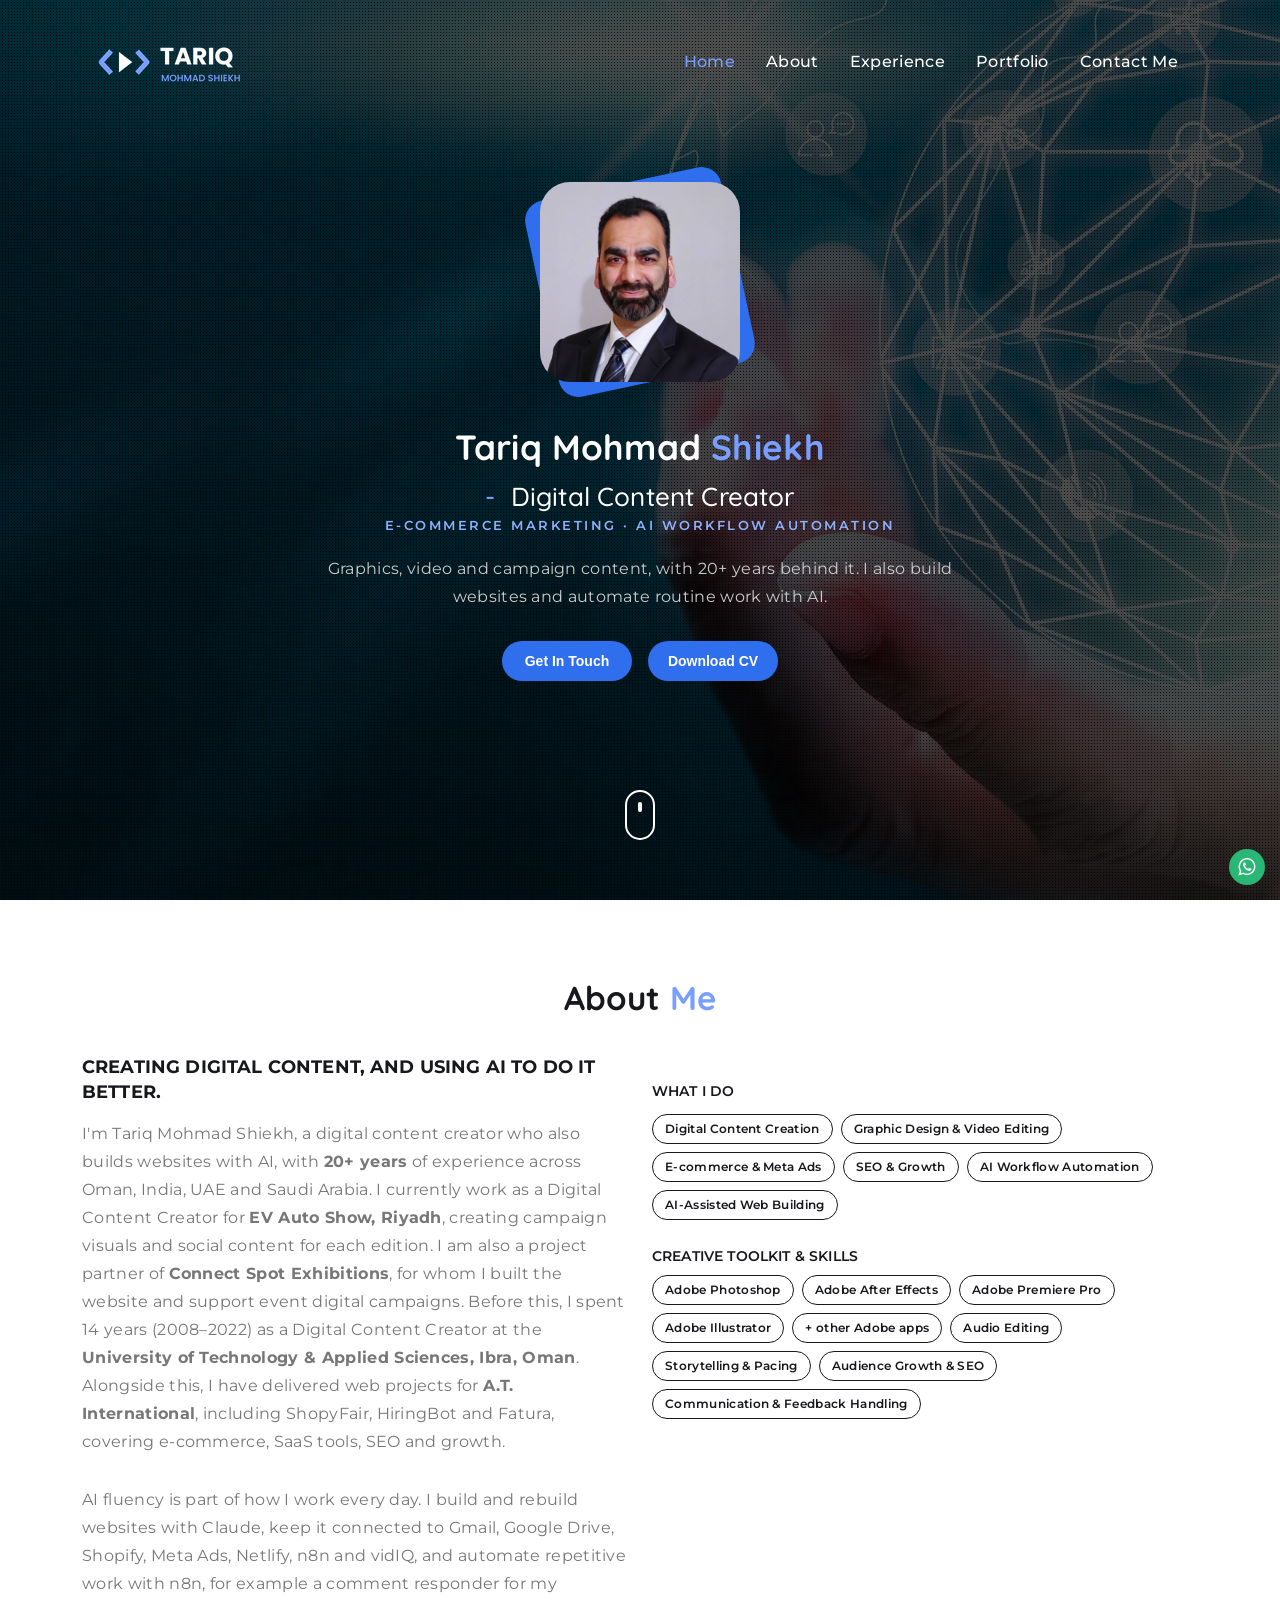
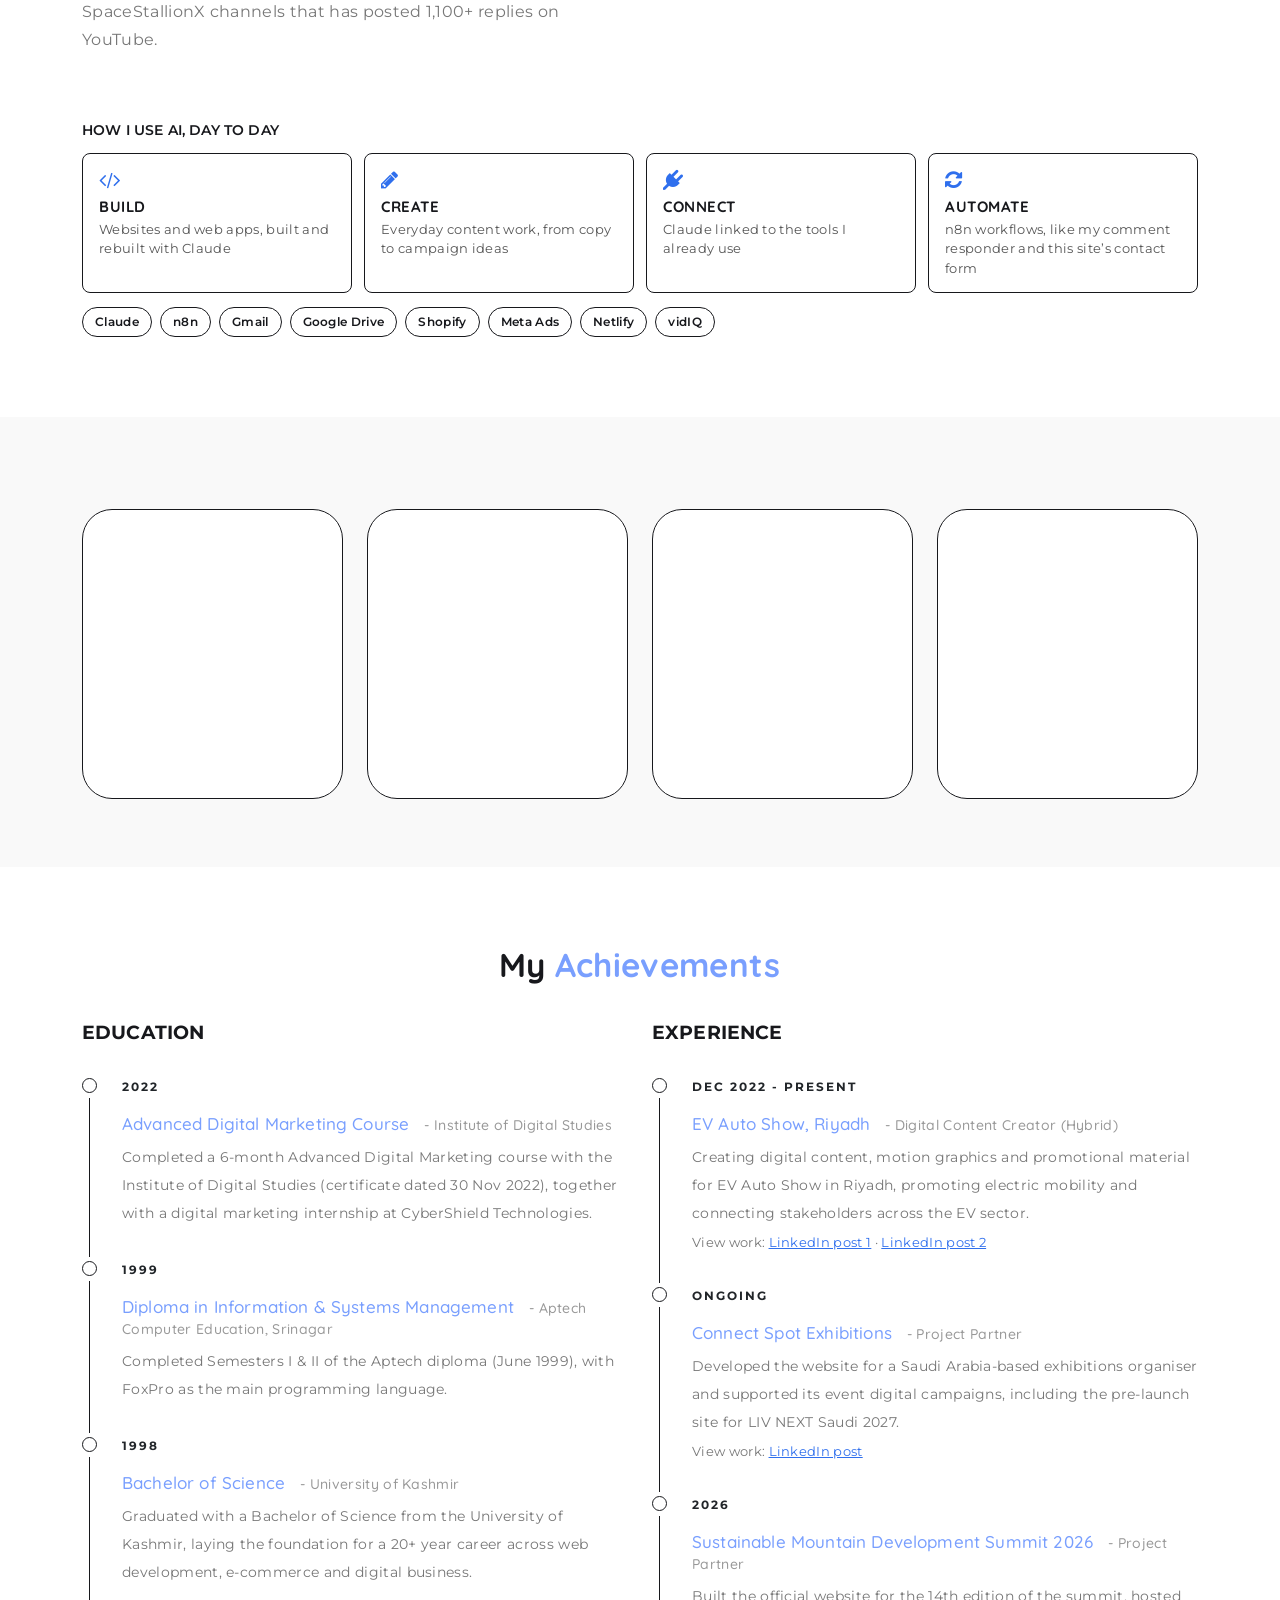
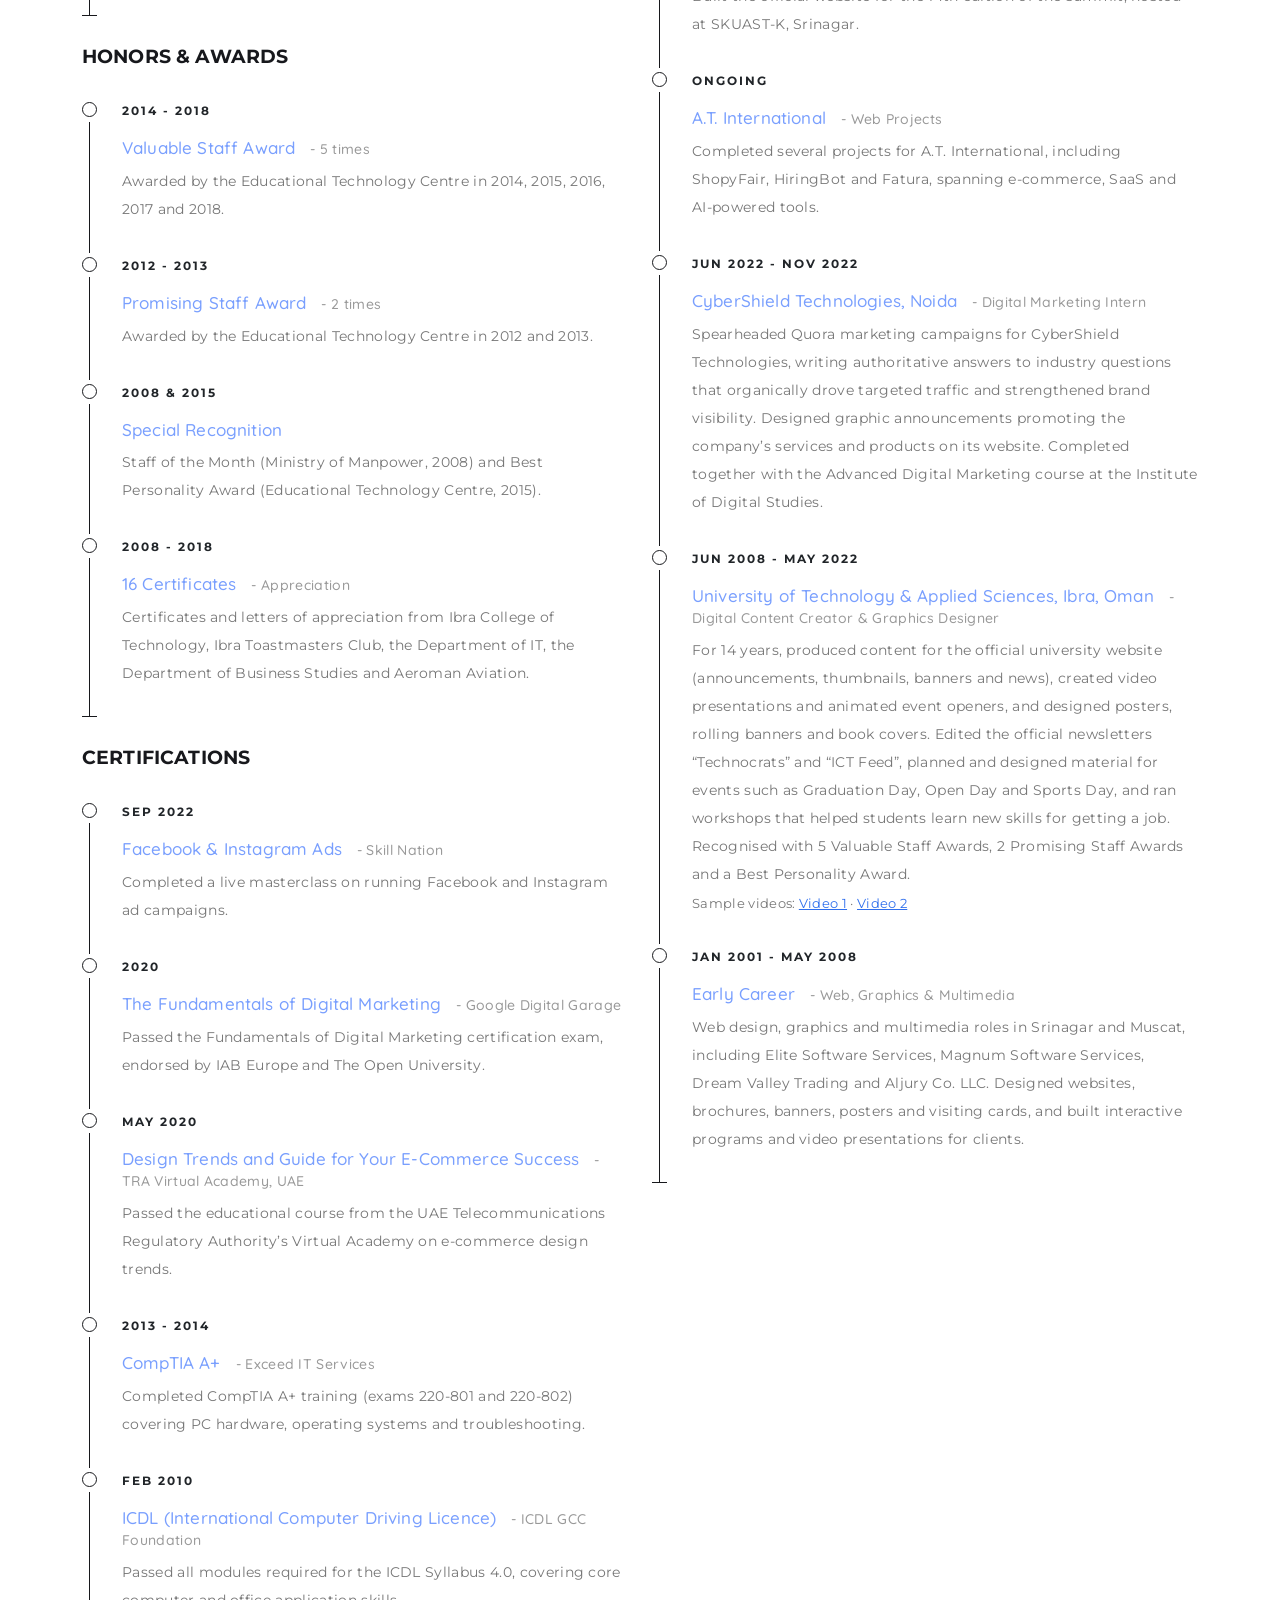
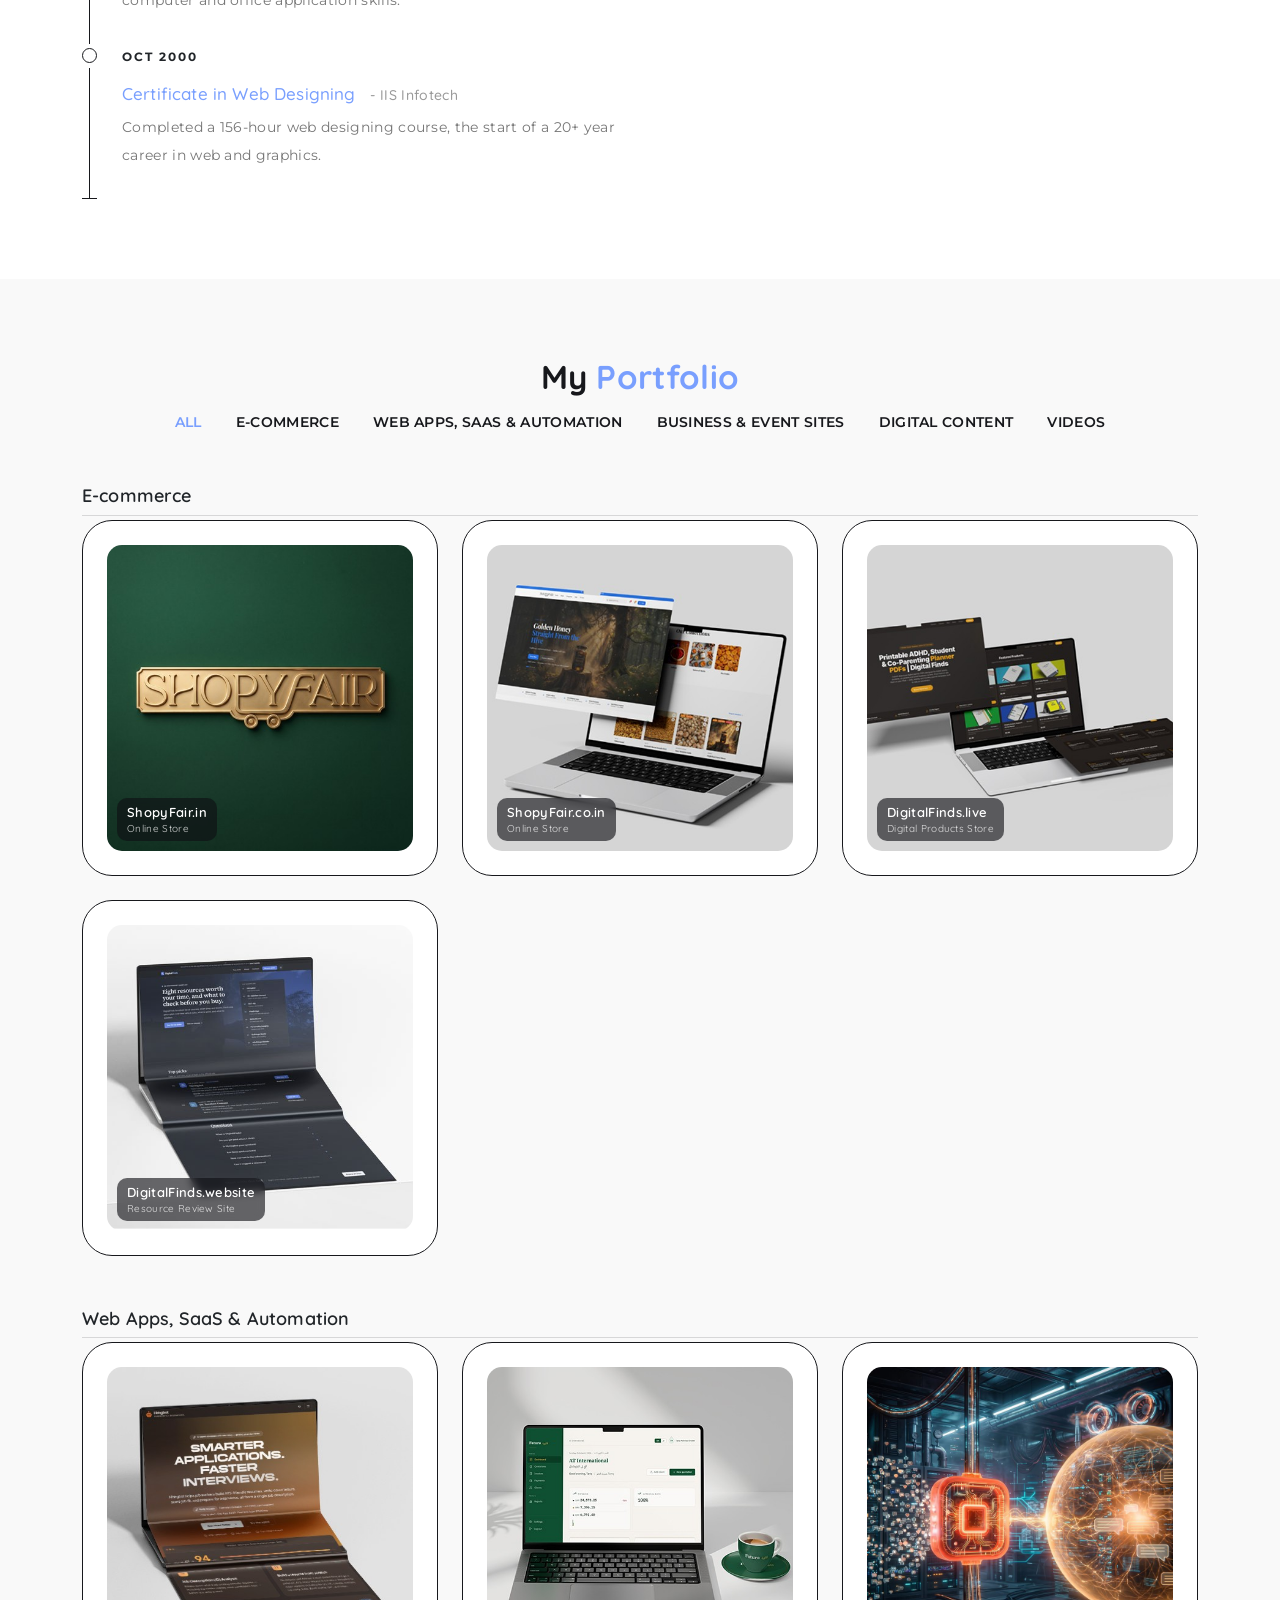
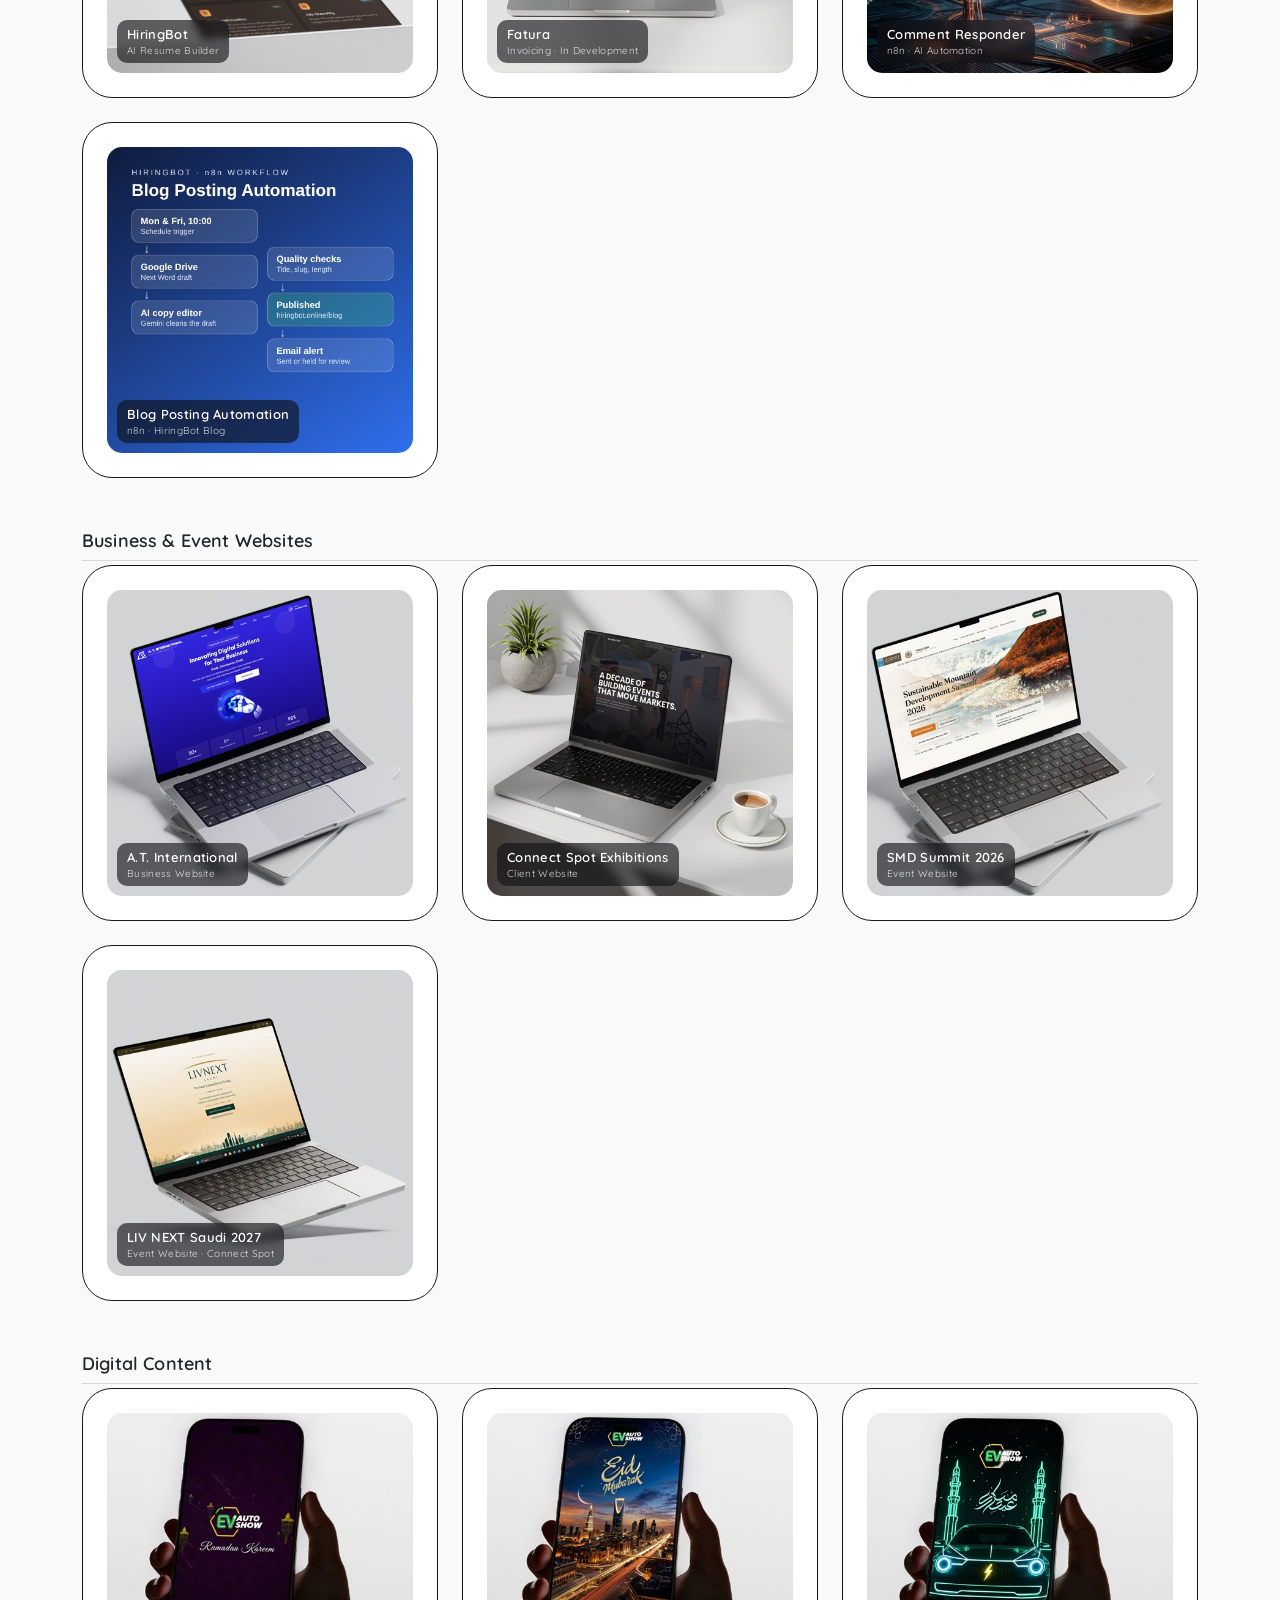
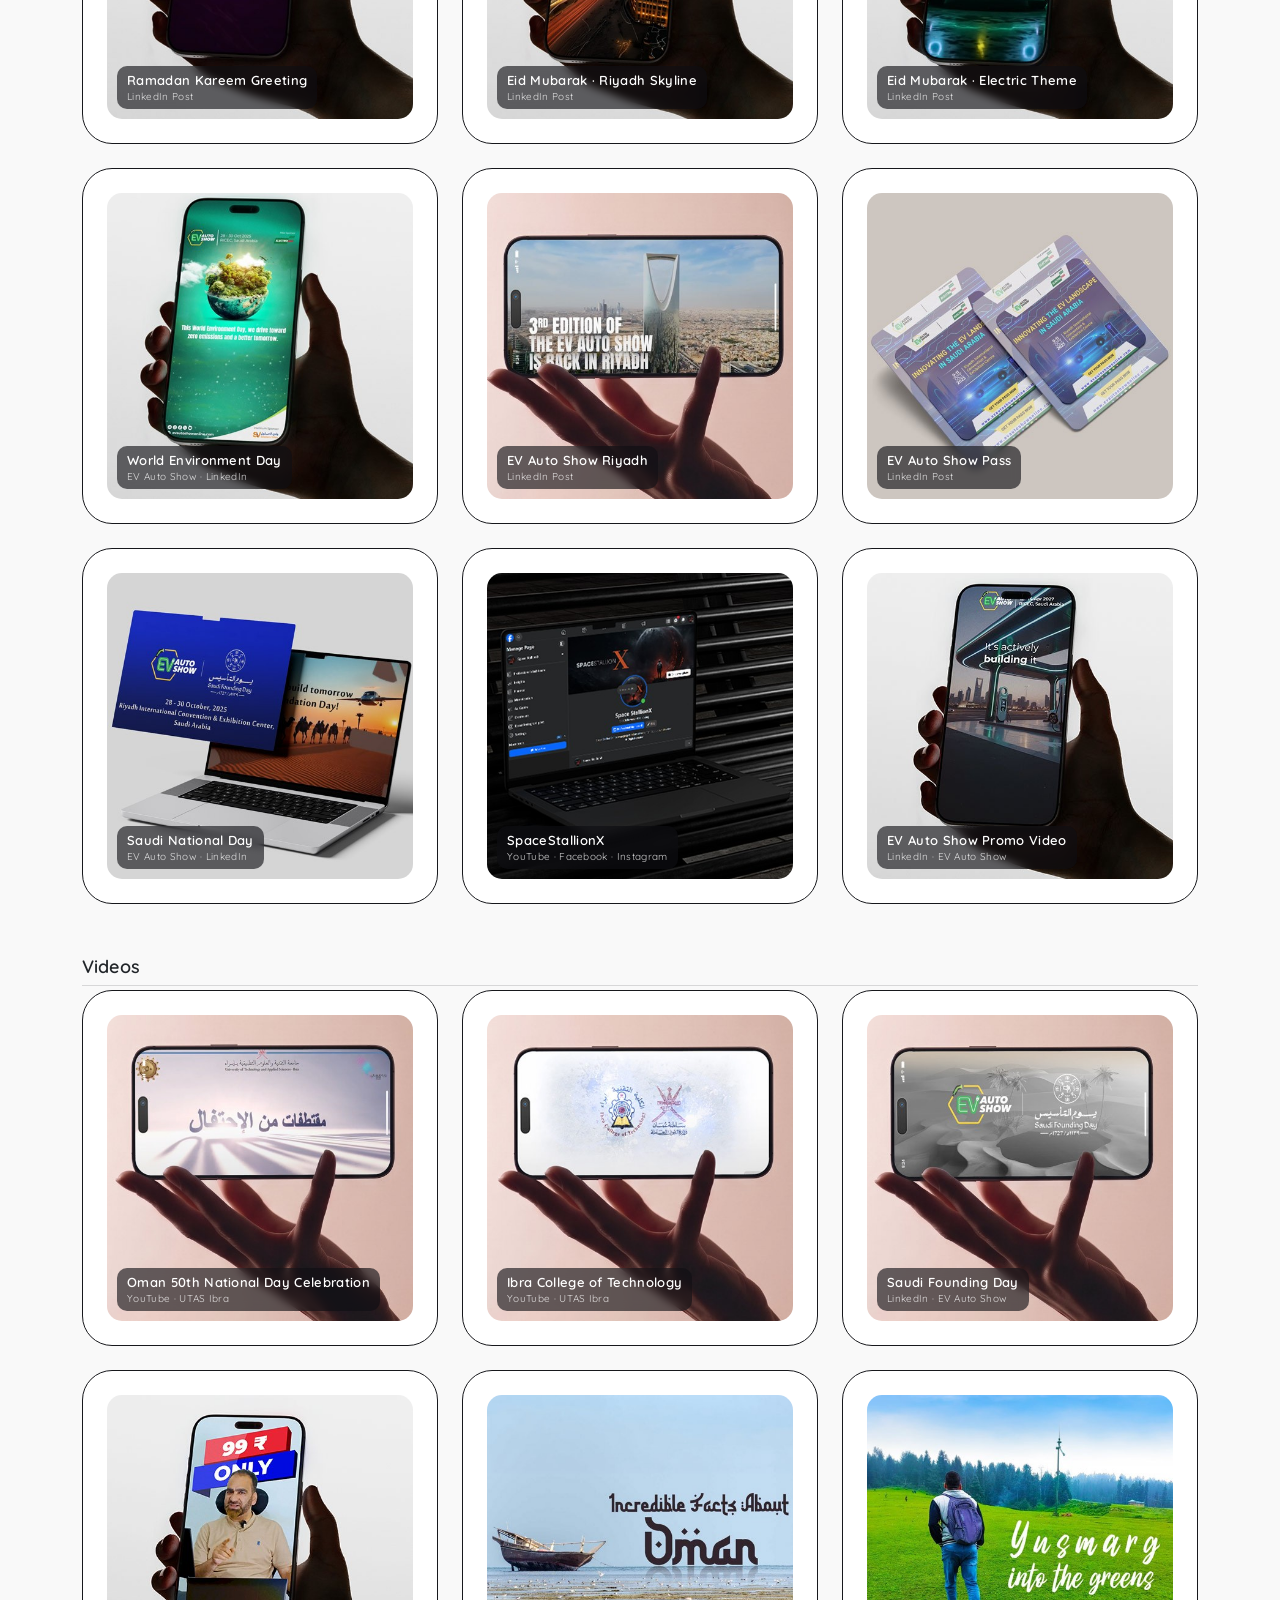
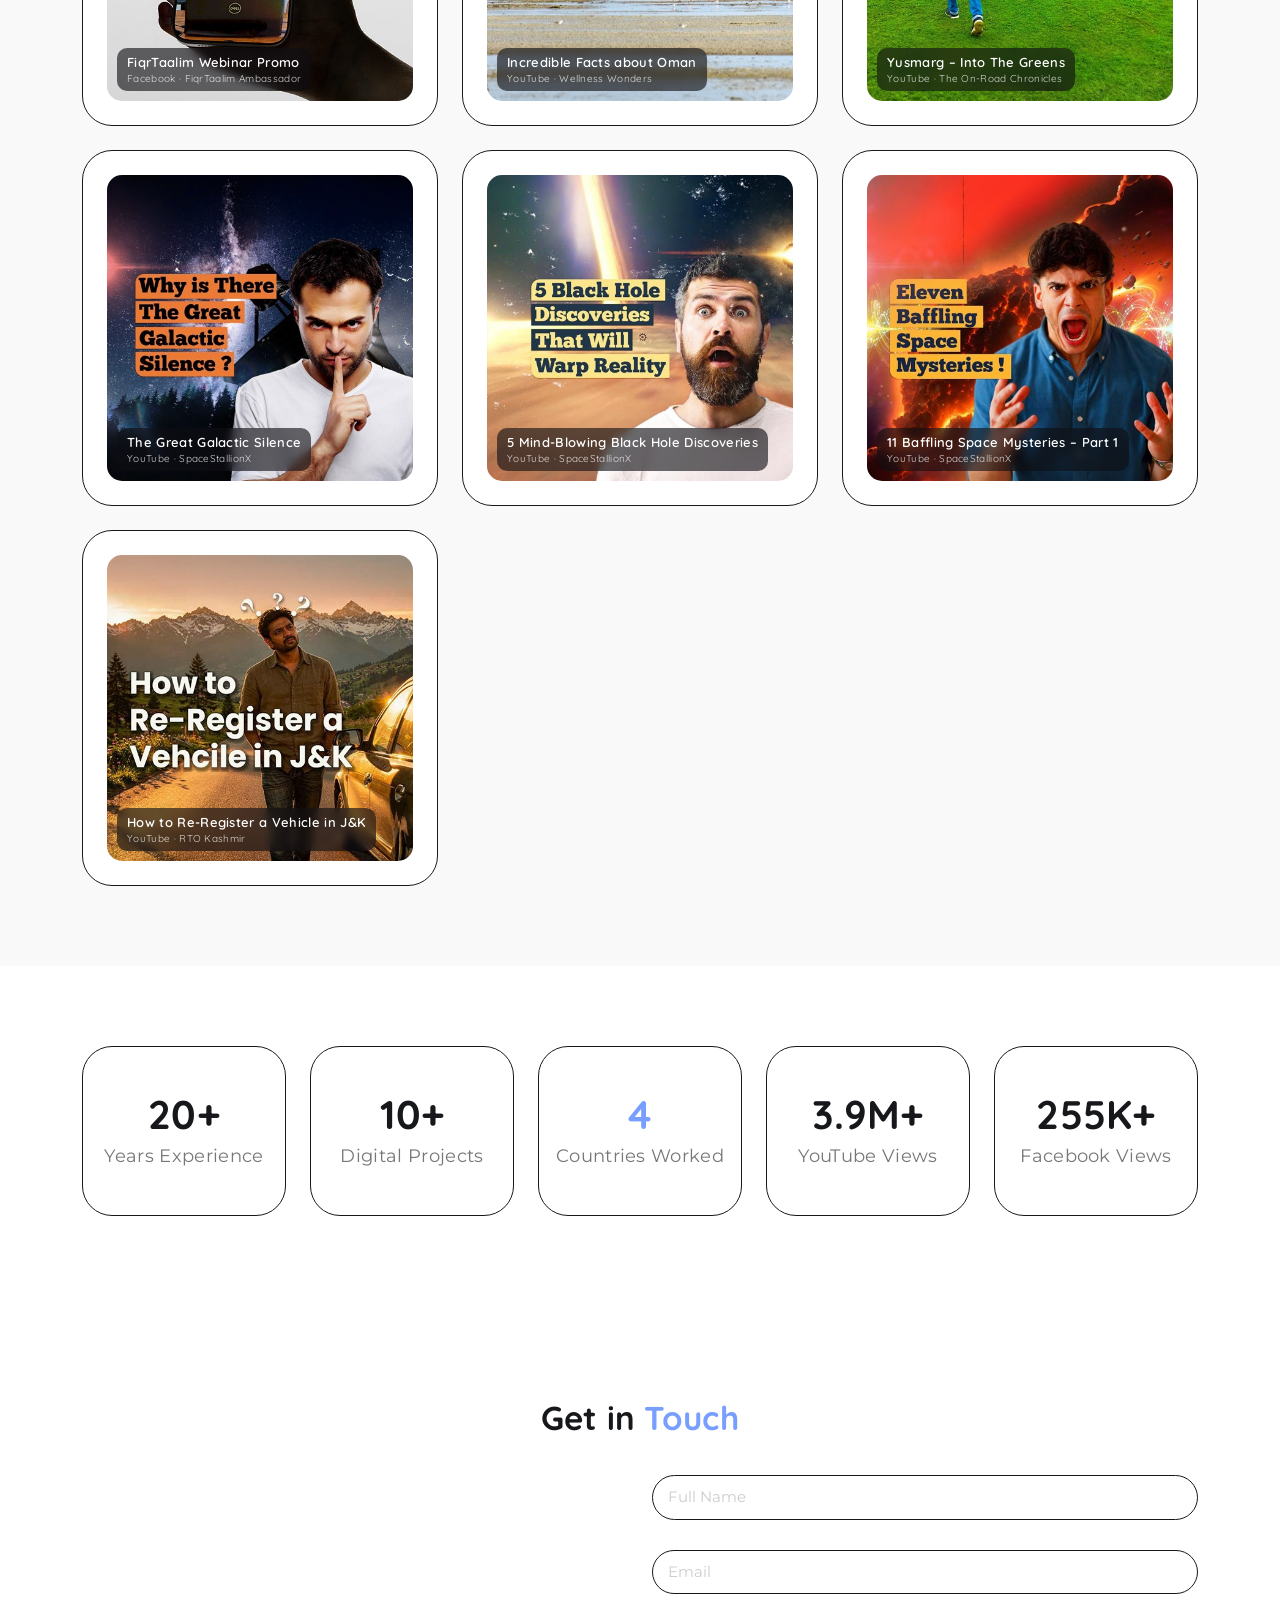
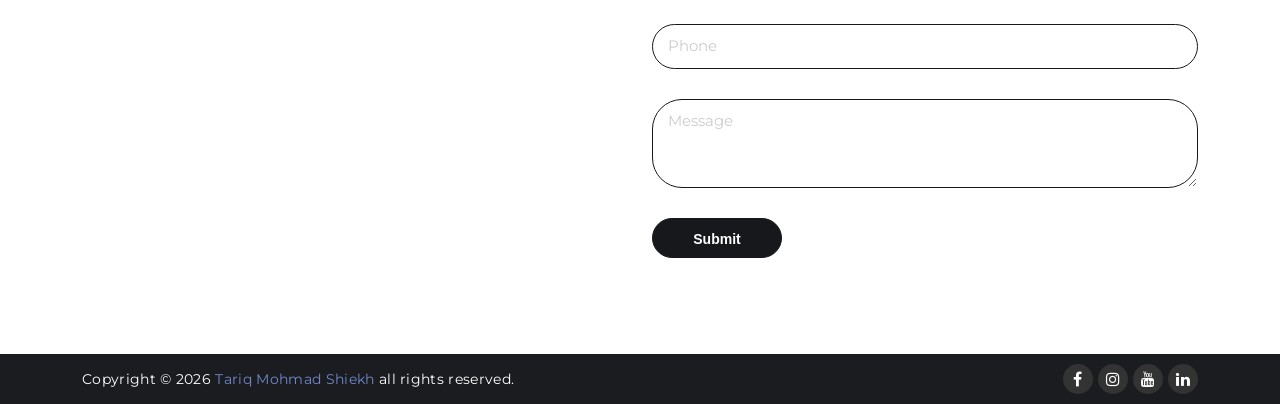
==== index.html @ 43890eb1 "Portfolio: add HiringBot blog posting automation card Co-Authored-By: Claude Sonnet 5.5 <noreply@ant" ====
<!DOCTYPE html>
<html lang="en">

<head>
    <meta charset="UTF-8">
    <meta http-equiv="x-ua-compatible" content="ie=edge" />
    <meta name="viewport" content="width=device-width, initial-scale=1.0, minimum-scale=1.0">
    
    <title>Tariq Mohmad Shiekh | Digital Content Creator</title>
    <meta name="keywords" content="Tariq Mohmad Shiekh, digital content creator, Adobe Photoshop, After Effects, Premiere Pro, Illustrator, video editing, AI-assisted web builder, e-commerce, ShopyFair, HiringBot, DigitalFinds, SpaceStallionX, portfolio" />
    <meta name="description" content="Digital content creator with 20+ years in graphics, video and campaign content across India and the Gulf. Also builds websites and automates routine work with AI.">
    <meta name="author" content="Tariq Mohmad Shiekh">

    <link rel="canonical" href="https://tarxspace.online/">
    <meta name="robots" content="index, follow, max-image-preview:large">
    <meta name="theme-color" content="#2f6fed">

    <!-- Share cards -->
    <meta property="og:type" content="profile">
    <meta property="og:site_name" content="Tariq Mohmad Shiekh">
    <meta property="og:title" content="Tariq Mohmad Shiekh | Digital Content Creator">
    <meta property="og:description" content="Digital content creator with 20+ years in graphics, video and campaign content across India and the Gulf. Also builds websites and automates routine work with AI.">
    <meta property="og:url" content="https://tarxspace.online/">
    <meta property="og:image" content="https://tarxspace.online/assets/img/og-image.jpg">
    <meta property="og:image:width" content="1200">
    <meta property="og:image:height" content="630">
    <meta property="og:image:alt" content="Tariq Mohmad Shiekh, Digital Content Creator, portrait and name on a dark blue background">
    <meta property="profile:first_name" content="Tariq">
    <meta property="profile:last_name" content="Shiekh">
    <meta name="twitter:card" content="summary_large_image">
    <meta name="twitter:title" content="Tariq Mohmad Shiekh | Digital Content Creator">
    <meta name="twitter:description" content="Digital content creator with 20+ years in graphics, video and campaign content across India and the Gulf. Also builds websites and automates routine work with AI.">
    <meta name="twitter:image" content="https://tarxspace.online/assets/img/og-image.jpg">

    <!-- Favicons -->
    <link rel="icon" href="favicon.ico" sizes="48x48">
    <link rel="icon" href="assets/img/favicon/favicon.svg" type="image/svg+xml">
    <link rel="apple-touch-icon" href="assets/img/favicon/apple-touch-icon.png">
    <link rel="manifest" href="site.webmanifest">

    <!-- Icon font, bundled locally (replaces the template's external Font Awesome "Kit" loader, which depended on an access token and could be blocked by ad-blockers/firewalls) -->
    <link rel="stylesheet" href="assets/fontawesome/css/font-awesome.min.css" />

    <!-- css All Plugins Files -->
    <link rel="stylesheet" href="assets/css/plugins/bootstrap.css" />
    <link rel="stylesheet" href="assets/css/plugins/jquery.fancybox.min.css" />
    <link rel="stylesheet" href="assets/css/plugins/aos.min.css" />

    <!-- Main Style -->
    <link rel="stylesheet" id="main_style" href="assets/css/style.css?v=20261019" />
    <link rel="stylesheet" href="assets/css/responsive.css" />

    <script type="application/ld+json">
{
  "@context": "https://schema.org",
  "@graph": [
    {
      "@type": "WebSite",
      "@id": "https://tarxspace.online/#website",
      "url": "https://tarxspace.online/",
      "name": "Tariq Mohmad Shiekh",
      "description": "Digital content creator with 20+ years in graphics, video and campaign content across India and the Gulf. Also builds websites and automates routine work with AI.",
      "inLanguage": "en",
      "publisher": {
        "@id": "https://tarxspace.online/#person"
      }
    },
    {
      "@type": "ProfilePage",
      "@id": "https://tarxspace.online/#profile",
      "url": "https://tarxspace.online/",
      "name": "Tariq Mohmad Shiekh | Digital Content Creator",
      "isPartOf": {
        "@id": "https://tarxspace.online/#website"
      },
      "about": {
        "@id": "https://tarxspace.online/#person"
      },
      "primaryImageOfPage": {
        "@type": "ImageObject",
        "url": "https://tarxspace.online/assets/img/og-image.jpg",
        "width": 1200,
        "height": 630
      }
    },
    {
      "@type": "Person",
      "@id": "https://tarxspace.online/#person",
      "name": "Tariq Mohmad Shiekh",
      "givenName": "Tariq",
      "familyName": "Shiekh",
      "jobTitle": "Digital Content Creator",
      "description": "Digital content creator with 20+ years in graphics, video and campaign content across India and the Gulf. Also builds websites and automates routine work with AI.",
      "url": "https://tarxspace.online/",
      "image": "https://tarxspace.online/assets/img/profile.png",
      "address": {
        "@type": "PostalAddress",
        "addressLocality": "Srinagar",
        "addressRegion": "Jammu and Kashmir",
        "addressCountry": "IN"
      },
      "worksFor": {
        "@type": "Organization",
        "name": "EV Auto Show",
        "address": {
          "@type": "PostalAddress",
          "addressLocality": "Riyadh",
          "addressCountry": "SA"
        }
      },
      "alumniOf": [
        {
          "@type": "CollegeOrUniversity",
          "name": "University of Kashmir"
        }
      ],
      "knowsAbout": [
        "Digital content creation",
        "Graphic design",
        "Video editing",
        "Motion graphics",
        "Adobe Photoshop",
        "Adobe After Effects",
        "Adobe Premiere Pro",
        "Adobe Illustrator",
        "Social media content",
        "SEO",
        "Web design",
        "E-commerce",
        "AI-assisted web building",
        "Workflow automation"
      ],
      "sameAs": [
        "https://www.linkedin.com/in/shiekhtariq/",
        "https://www.youtube.com/@SpaceStallionX",
        "https://www.facebook.com/CreatarX/",
        "https://www.instagram.com/spacestallionx/"
      ]
    }
  ]
}
    </script>

</head>

<body class="body-bg">
 
    <!-- Loader -->
    <div id="ms-overlay">
        <div class="ms-roller">
            <div></div><div></div><div></div><div></div><div></div><div></div><div></div><div></div>
        </div>
    </div>

    <!-- Header section -->
    <header class="ms-static">
        <div class="container">
            <div class="nav-sec">
        <nav class="navbar navbar-expand-lg navbar-dark">
            <div class="container-fluid">
              <a class="navbar-brand" href="/"><img src="assets/img/logo/logo.png" alt="Tariq Mohmad Shiekh"></a>
              <button class="navbar-toggler" type="button" data-bs-toggle="collapse" data-bs-target="#navbarSupportedContent" aria-controls="navbarSupportedContent" aria-expanded="false" aria-label="Toggle navigation">
                <i class="fa fa-bars" aria-hidden="true"></i>
              </button>
              <div class="collapse navbar-collapse" id="navbarSupportedContent">
                <ul class="navbar-nav mb-2 ml-auto" id="top-menu">
                  <li class="nav-item active">
                    <a class="nav-link ms-nav" aria-current="page" href="#home">Home</a>
                  </li>
                  <li class="nav-item">
                    <a class="nav-link ms-nav" href="#about">About</a>
                  </li>
                  <li class="nav-item">
                    <a class="nav-link ms-nav" href="#experience">Experience</a>
                  </li>
                  <li class="nav-item">
                    <a class="nav-link ms-nav" href="#portfolio">Portfolio</a>
                  </li>
                  <li class="nav-item">
                    <a class="nav-link ms-nav" href="#contact">Contact Me</a>
                  </li>
                </ul>
              </div>
            </div>
          </nav>
        </div>
    </div>
    </header>

    <!-- Home section -->
    <section id="home" class="ms-home home-section ms-section bg-shape-hero">
        <div class="container p-0">
            <div class="ms-row">
                <div class="profile-img" data-aos="fade-up" data-aos-duration="4000">
                    <div class="profile-detail">
                        <img src="assets/img/profile.png" class="profile" alt="Portrait of Tariq Mohmad Shiekh" fetchpriority="high">
                        
                    </div>
                </div>
                <div class="ms-detail" data-aos="fade-up" data-aos-duration="2000">
                    <div class="info">
                        <h1>Tariq Mohmad <span>Shiekh</span></h1>
                        <h2><span>-</span>Digital Content Creator</h2>
                        <div class="hero-sub">E-commerce Marketing &middot; AI Workflow Automation</div>
                        <p>Graphics, video and campaign content, with 20+ years behind it. I also build websites and automate routine work with AI.</p>
                        <a class="custom-btn ms-btn-1 nav-about" href="#contact">Get In Touch</a>
                        <a class="custom-btn ms-btn-1 hero-cv" href="assets/Tariq-Mohmad-Shiekh-CV.pdf" download>Download CV</a>
                    </div>
                </div>
                <div class="scroll-down"></div>
            </div>
        </div>
    </section> 
    <!-- Home section End -->

    <!-- About section -->
    <section id="about" class="ms-about-section ms-section padding-tb-80 body-bg">
        <div class="container">
            <div class="row">
                <div class="section-title">
                    <h2>About<span> Me</span></h2>
                    <span class="ligh-title">About</span>
                </div>
                <div class="col-lg-6">
                    <div class="ms-about-detail">
                        <h4>Creating digital content, and using AI to do it better.</h4>
                        <p class="ms-text">I'm Tariq Mohmad Shiekh, a digital content creator who also builds websites with AI, with <b>20+ years</b> of experience across Oman, India, UAE and Saudi Arabia. I currently work as a Digital Content Creator for <b>EV Auto Show, Riyadh</b>, creating campaign visuals and social content for each edition. I am also a project partner of <b>Connect Spot Exhibitions</b>, for whom I built the website and support event digital campaigns. Before this, I spent 14 years (2008&ndash;2022) as a Digital Content Creator at the <b>University of Technology &amp; Applied Sciences, Ibra, Oman</b>. Alongside this, I have delivered web projects for <b>A.T. International</b>, including ShopyFair, HiringBot and Fatura, covering e-commerce, SaaS tools, SEO and growth.</p>
                        <p class="ms-text">AI fluency is part of how I work every day. I build and rebuild websites with Claude, keep it connected to Gmail, Google Drive, Shopify, Meta Ads, Netlify, n8n and vidIQ, and automate repetitive work with n8n, for example a comment responder for my SpaceStallionX channels that has posted 1,100+ replies on YouTube.</p>
                    </div>
                </div>
                <div class="col-lg-6">
                    <div class="ms-skill-progress">
                                                <div class="ai-fluency what-i-do">
                            <h5>WHAT I DO</h5>
                            <div class="ai-chips"><span>Digital Content Creation</span><span>Graphic Design &amp; Video Editing</span><span>E-commerce &amp; Meta Ads</span><span>SEO &amp; Growth</span><span>AI Workflow Automation</span><span>AI-Assisted Web Building</span></div>
                        </div>
                                                <div class="ai-fluency creative-toolkit">
                            <h5>CREATIVE TOOLKIT &amp; SKILLS</h5>
                            <div class="ai-chips"><span>Adobe Photoshop</span><span>Adobe After Effects</span><span>Adobe Premiere Pro</span><span>Adobe Illustrator</span><span>+ other Adobe apps</span><span>Audio Editing</span><span>Storytelling &amp; Pacing</span><span>Audience Growth &amp; SEO</span><span>Communication &amp; Feedback Handling</span></div>
                        </div>
                    </div>
                </div>
                <div class="col-12 ai-full">
                    <div class="ai-fluency">
                            <h5>HOW I USE AI, DAY TO DAY</h5>
                            <div class="ai-grid">
                                <div class="ai-tile"><i class="fa fa-code" aria-hidden="true"></i><h6>Build</h6><p>Websites and web apps, built and rebuilt with Claude</p></div>
                                <div class="ai-tile"><i class="fa fa-pencil" aria-hidden="true"></i><h6>Create</h6><p>Everyday content work, from copy to campaign ideas</p></div>
                                <div class="ai-tile"><i class="fa fa-plug" aria-hidden="true"></i><h6>Connect</h6><p>Claude linked to the tools I already use</p></div>
                                <div class="ai-tile"><i class="fa fa-refresh" aria-hidden="true"></i><h6>Automate</h6><p>n8n workflows, like my comment responder and this site&rsquo;s contact form</p></div>
                            </div>
                            <div class="ai-chips"><span>Claude</span><span>n8n</span><span>Gmail</span><span>Google Drive</span><span>Shopify</span><span>Meta Ads</span><span>Netlify</span><span>vidIQ</span></div>
                        </div>
                </div>
            </div>           
        </div>
    </section>
    <!-- About section End -->

    <!-- Start service section -->
    <section id="service" class="ms-service-section ms-section padding-tb-80 bg-shape">
        <div class="container">
            <div class="section-title d-none">
                <h2>My<span> service</span></h2>
                <span class="ligh-title">service</span>
            </div>
            <div class="row service-box m-b-minus-24px">
                <div class="col-lg-3 col-md-6 col-xs-12" data-aos="fade-up" data-aos-duration="2000" data-aos-delay="200">
                    <div class="flipper">
                        <div class="main-box">
                            <div class="box-front height-300 white-bg">
                                <img class="bg-img svg_img" src="assets/img/service/1.svg" alt="" aria-hidden="true">
                                <div class="content-wrap">
                                    <img class="icofont icofont-headphone-alt font-40px dark-color svg_img" src="assets/img/service/1.svg" alt="" aria-hidden="true">
                                    <h3>Graphic Design &amp; Video Editing</h3>
                                    <p>Posters, social creatives, event visuals and edited videos, made in Adobe Photoshop, After Effects, Premiere Pro and Illustrator</p>
                                </div>
                            </div>
                            <div class="box-back height-300 gradient-bg">
                                <div class="content-wrap">
                                    <h3>Graphic Design &amp; Video Editing</h3>
                                    <p>Posters, social creatives, event visuals and edited videos, made in Adobe Photoshop, After Effects, Premiere Pro and Illustrator</p>
                                    <a href="#portfolio" class="btn service-link" data-filter=".content">See my work</a>
                                </div>
                            </div>
                        </div>
                    </div>
                </div>
                <div class="col-lg-3 col-md-6 col-xs-12" data-aos="fade-up" data-aos-duration="2000" data-aos-delay="300">
                    <div class="flipper">
                        <div class="main-box">
                            <div class="box-front height-300 white-bg">
                                <img class="bg-img svg_img" src="assets/img/service/2.svg" alt="" aria-hidden="true">
                                <div class="content-wrap">
                                    <img class="icofont icofont-headphone-alt font-40px dark-color svg_img" src="assets/img/service/2.svg" alt="" aria-hidden="true">
                                    <h3>AI-Assisted Web &amp; App Building</h3>
                                    <p>Websites and web apps, planned around your business goals and built with AI assistance</p>
                                </div>
                            </div>
                            <div class="box-back height-300 gradient-bg">
                                <div class="content-wrap">
                                    <h3>AI-Assisted Web &amp; App Building</h3>
                                    <p>Websites and web apps, planned around your business goals and built with AI assistance</p>
                                    <a href="#portfolio" class="btn service-link" data-filter=".saas">See my work</a>
                                </div>
                            </div>
                        </div>
                    </div>
                </div>
                <div class="col-lg-3 col-md-6 col-xs-12" data-aos="fade-up" data-aos-duration="2000" data-aos-delay="400">
                    <div class="flipper">
                        <div class="main-box">
                            <div class="box-front height-300 white-bg">
                                <img class="bg-img svg_img" src="assets/img/service/3.svg" alt="" aria-hidden="true">
                                <div class="content-wrap">
                                    <img class="icofont icofont-headphone-alt font-40px dark-color svg_img" src="assets/img/service/3.svg" alt="" aria-hidden="true">
                                    <h3>E-Commerce Solutions</h3>
                                    <p>Launching and migrating online stores, from catalogue to checkout</p>
                                </div>
                            </div>
                            <div class="box-back height-300 gradient-bg">
                                <div class="content-wrap">
                                    <h3>E-Commerce Solutions</h3>
                                    <p>Launching and migrating online stores, from catalogue to checkout</p>
                                    <a href="#portfolio" class="btn service-link" data-filter=".ecommerce">See my work</a>
                                </div>
                            </div>
                        </div>
                    </div>
                </div>
                <div class="col-lg-3 col-md-6 col-xs-12" data-aos="fade-up" data-aos-duration="2000" data-aos-delay="500">
                    <div class="flipper">
                        <div class="main-box">
                            <div class="box-front height-300 white-bg">
                                <img class="bg-img svg_img" src="assets/img/service/5.svg" alt="" aria-hidden="true">
                                <div class="content-wrap">
                                    <img class="icofont icofont-headphone-alt font-40px dark-color svg_img" src="assets/img/service/5.svg" alt="" aria-hidden="true">
                                    <h3>AI Workflow Automation</h3>
                                    <p>Automated workflows with n8n and Claude, like a comment responder for YouTube and Facebook pages</p>
                                </div>
                            </div>
                            <div class="box-back height-300 gradient-bg">
                                <div class="content-wrap">
                                    <h3>AI Workflow Automation</h3>
                                    <p>Automated workflows with n8n and Claude, like a comment responder for YouTube and Facebook pages</p>
                                    <a href="#portfolio" class="btn service-link" data-filter=".content">See my work</a>
                                </div>
                            </div>
                        </div>
                    </div>
                </div>
            </div>
        </div>
    </section>

    <!-- Start Experience & Education section -->
    <section id="experience" class="ms-experience-section ms-section padding-tb-80 body-bg">
        <div class="container">
            <div class="row">
                <div class="section-title" data-aos="fade-up" data-aos-duration="2000" data-aos-delay="200">
                    <h2>My <span>Achievements</span></h2>
                    <span class="ligh-title">Achievements</span>
                </div>
                <div class="col-lg-6 col-md-12 col-sm-12">
                    <div class="education ms-box" data-aos="fade-up" data-aos-duration="2000" data-aos-delay="400">
                        <h4>Education</h4>
                        <ul class="timeline">
                            <li class="timeline-item" data-aos="fade-up" data-aos-duration="2000" data-aos-delay="300">
                                <div class="timeline-info">
                                    <span>2022</span>
                                </div>
                                <div class="timeline-marker"></div>
                                <div class="timeline-content">
                                    <h5 class="timeline-title">Advanced Digital Marketing Course<span class="sub">- Institute of Digital Studies</span></h5>
                                    <p>Completed a 6-month Advanced Digital Marketing course with the Institute of Digital Studies (certificate dated 30 Nov 2022), together with a digital marketing internship at CyberShield Technologies.</p>
                                </div>
                            </li>
                            <li class="timeline-item" data-aos="fade-up" data-aos-duration="2000" data-aos-delay="350">
                                <div class="timeline-info">
                                    <span>1999</span>
                                </div>
                                <div class="timeline-marker"></div>
                                <div class="timeline-content">
                                    <h5 class="timeline-title">Diploma in Information &amp; Systems Management<span class="sub">- Aptech Computer Education, Srinagar</span></h5>
                                    <p>Completed Semesters I &amp; II of the Aptech diploma (June 1999), with FoxPro as the main programming language.</p>
                                </div>
                            </li>
                            <li class="timeline-item" data-aos="fade-up" data-aos-duration="2000" data-aos-delay="400">
                                <div class="timeline-info">
                                    <span>1998</span>
                                </div>
                                <div class="timeline-marker"></div>
                                <div class="timeline-content">
                                    <h5 class="timeline-title">Bachelor of Science<span class="sub">- University of Kashmir</span></h5>
                                    <p>Graduated with a Bachelor of Science from the University of Kashmir, laying the foundation for a 20+ year career across web development, e-commerce and digital business.</p>
                                </div>
                            </li>
                        </ul>
                        
                    </div>
                    <div class="education ms-box" data-aos="fade-up" data-aos-duration="2000" data-aos-delay="500" style="margin-top:30px">
                        <h4>Honors &amp; Awards</h4>
                        <ul class="timeline">
                            <li class="timeline-item">
                                <div class="timeline-info"><span>2014 - 2018</span></div>
                                <div class="timeline-marker"></div>
                                <div class="timeline-content">
                                    <h5 class="timeline-title">Valuable Staff Award<span class="sub">- 5 times</span></h5>
                                    <p>Awarded by the Educational Technology Centre in 2014, 2015, 2016, 2017 and 2018.</p>
                                </div>
                            </li>
                            <li class="timeline-item">
                                <div class="timeline-info"><span>2012 - 2013</span></div>
                                <div class="timeline-marker"></div>
                                <div class="timeline-content">
                                    <h5 class="timeline-title">Promising Staff Award<span class="sub">- 2 times</span></h5>
                                    <p>Awarded by the Educational Technology Centre in 2012 and 2013.</p>
                                </div>
                            </li>
                            <li class="timeline-item">
                                <div class="timeline-info"><span>2008 &amp; 2015</span></div>
                                <div class="timeline-marker"></div>
                                <div class="timeline-content">
                                    <h5 class="timeline-title">Special Recognition</h5>
                                    <p>Staff of the Month (Ministry of Manpower, 2008) and Best Personality Award (Educational Technology Centre, 2015).</p>
                                </div>
                            </li>
                            <li class="timeline-item">
                                <div class="timeline-info"><span>2008 - 2018</span></div>
                                <div class="timeline-marker"></div>
                                <div class="timeline-content">
                                    <h5 class="timeline-title">16 Certificates<span class="sub">- Appreciation</span></h5>
                                    <p>Certificates and letters of appreciation from Ibra College of Technology, Ibra Toastmasters Club, the Department of IT, the Department of Business Studies and Aeroman Aviation.</p>
                                </div>
                            </li>
                        </ul>
                    </div>
                    <div class="education ms-box" data-aos="fade-up" data-aos-duration="2000" data-aos-delay="600" style="margin-top:30px">
                        <h4>Certifications</h4>
                        <ul class="timeline">
                            <li class="timeline-item">
                                <div class="timeline-info"><span>Sep 2022</span></div>
                                <div class="timeline-marker"></div>
                                <div class="timeline-content">
                                    <h5 class="timeline-title">Facebook &amp; Instagram Ads<span class="sub">- Skill Nation</span></h5>
                                    <p>Completed a live masterclass on running Facebook and Instagram ad campaigns.</p>
                                </div>
                            </li>
                            <li class="timeline-item">
                                <div class="timeline-info"><span>2020</span></div>
                                <div class="timeline-marker"></div>
                                <div class="timeline-content">
                                    <h5 class="timeline-title">The Fundamentals of Digital Marketing<span class="sub">- Google Digital Garage</span></h5>
                                    <p>Passed the Fundamentals of Digital Marketing certification exam, endorsed by IAB Europe and The Open University.</p>
                                </div>
                            </li>
                            <li class="timeline-item">
                                <div class="timeline-info"><span>May 2020</span></div>
                                <div class="timeline-marker"></div>
                                <div class="timeline-content">
                                    <h5 class="timeline-title">Design Trends and Guide for Your E-Commerce Success<span class="sub">- TRA Virtual Academy, UAE</span></h5>
                                    <p>Passed the educational course from the UAE Telecommunications Regulatory Authority&rsquo;s Virtual Academy on e-commerce design trends.</p>
                                </div>
                            </li>
                            <li class="timeline-item">
                                <div class="timeline-info"><span>2013 - 2014</span></div>
                                <div class="timeline-marker"></div>
                                <div class="timeline-content">
                                    <h5 class="timeline-title">CompTIA A+<span class="sub">- Exceed IT Services</span></h5>
                                    <p>Completed CompTIA A+ training (exams 220-801 and 220-802) covering PC hardware, operating systems and troubleshooting.</p>
                                </div>
                            </li>
                            <li class="timeline-item">
                                <div class="timeline-info"><span>Feb 2010</span></div>
                                <div class="timeline-marker"></div>
                                <div class="timeline-content">
                                    <h5 class="timeline-title">ICDL (International Computer Driving Licence)<span class="sub">- ICDL GCC Foundation</span></h5>
                                    <p>Passed all modules required for the ICDL Syllabus 4.0, covering core computer and office application skills.</p>
                                </div>
                            </li>
                            <li class="timeline-item">
                                <div class="timeline-info"><span>Oct 2000</span></div>
                                <div class="timeline-marker"></div>
                                <div class="timeline-content">
                                    <h5 class="timeline-title">Certificate in Web Designing<span class="sub">- IIS Infotech</span></h5>
                                    <p>Completed a 156-hour web designing course, the start of a 20+ year career in web and graphics.</p>
                                </div>
                            </li>
                        </ul>
                    </div>
                </div>
                <div class="col-lg-6 col-md-12 col-sm-12">
                    <div class="experiense ms-box" data-aos="fade-up" data-aos-duration="2000" data-aos-delay="300">
                        <h4>Experience</h4>
                        <ul class="timeline">
                            <li class="timeline-item" data-aos="fade-up" data-aos-duration="2000" data-aos-delay="400">
                                <div class="timeline-info">
                                    <span>Dec 2022 - Present</span>
                                </div>
                                <div class="timeline-marker"></div>
                                <div class="timeline-content">
                                    <h5 class="timeline-title">EV Auto Show, Riyadh<span class="sub">- Digital Content Creator (Hybrid)</span></h5>
                                    <p>Creating digital content, motion graphics and promotional material for EV Auto Show in Riyadh, promoting electric mobility and connecting stakeholders across the EV sector.</p>
                                    <p class="work-links">View work: <a href="https://www.linkedin.com/feed/update/urn:li:activity:7166466845179420673/" target="_blank" rel="noopener noreferrer">LinkedIn post 1</a> &middot; <a href="https://www.linkedin.com/feed/update/urn:li:activity:7219985707967107074/" target="_blank" rel="noopener noreferrer">LinkedIn post 2</a></p>
                                </div>
                            </li>
                            <li class="timeline-item" data-aos="fade-up" data-aos-duration="2000" data-aos-delay="600">
                                <div class="timeline-info">
                                    <span>Ongoing</span>
                                </div>
                                <div class="timeline-marker"></div>
                                <div class="timeline-content">
                                    <h5 class="timeline-title">Connect Spot Exhibitions<span class="sub">- Project Partner</span></h5>
                                    <p>Developed the website for a Saudi Arabia-based exhibitions organiser and supported its event digital campaigns, including the pre-launch site for LIV NEXT Saudi 2027.</p>
                                    <p class="work-links">View work: <a href="https://www.linkedin.com/feed/update/urn:li:activity:7028327886218477568/" target="_blank" rel="noopener noreferrer">LinkedIn post</a></p>
                                </div>
                            </li>
                            <li class="timeline-item" data-aos="fade-up" data-aos-duration="2000" data-aos-delay="700">
                                <div class="timeline-info">
                                    <span>2026</span>
                                </div>
                                <div class="timeline-marker"></div>
                                <div class="timeline-content">
                                    <h5 class="timeline-title">Sustainable Mountain Development Summit 2026<span class="sub">- Project Partner</span></h5>
                                    <p>Built the official website for the 14th edition of the summit, hosted at SKUAST-K, Srinagar.</p>
                                </div>
                            </li>
                            <li class="timeline-item" data-aos="fade-up" data-aos-duration="2000" data-aos-delay="800">
                                <div class="timeline-info">
                                    <span>Ongoing</span>
                                </div>
                                <div class="timeline-marker"></div>
                                <div class="timeline-content">
                                    <h5 class="timeline-title">A.T. International<span class="sub">- Web Projects</span></h5>
                                    <p>Completed several projects for A.T. International, including ShopyFair, HiringBot and Fatura, spanning e-commerce, SaaS and AI-powered tools.</p>
                                </div>
                            </li>
                            <li class="timeline-item" data-aos="fade-up" data-aos-duration="2000" data-aos-delay="850">
                                <div class="timeline-info">
                                    <span>Jun 2022 - Nov 2022</span>
                                </div>
                                <div class="timeline-marker"></div>
                                <div class="timeline-content">
                                    <h5 class="timeline-title">CyberShield Technologies, Noida<span class="sub">- Digital Marketing Intern</span></h5>
                                    <p>Spearheaded Quora marketing campaigns for CyberShield Technologies, writing authoritative answers to industry questions that organically drove targeted traffic and strengthened brand visibility. Designed graphic announcements promoting the company&rsquo;s services and products on its website. Completed together with the Advanced Digital Marketing course at the Institute of Digital Studies.</p>
                                </div>
                            </li>
                            <li class="timeline-item" data-aos="fade-up" data-aos-duration="2000" data-aos-delay="900">
                                <div class="timeline-info">
                                    <span>Jun 2008 - May 2022</span>
                                </div>
                                <div class="timeline-marker"></div>
                                <div class="timeline-content">
                                    <h5 class="timeline-title">University of Technology &amp; Applied Sciences, Ibra, Oman<span class="sub">- Digital Content Creator &amp; Graphics Designer</span></h5>
                                    <p>For 14 years, produced content for the official university website (announcements, thumbnails, banners and news), created video presentations and animated event openers, and designed posters, rolling banners and book covers. Edited the official newsletters &ldquo;Technocrats&rdquo; and &ldquo;ICT Feed&rdquo;, planned and designed material for events such as Graduation Day, Open Day and Sports Day, and ran workshops that helped students learn new skills for getting a job.</p>
                                    <p>Recognised with 5 Valuable Staff Awards, 2 Promising Staff Awards and a Best Personality Award.</p>
                                    <p class="work-links">Sample videos: <a href="https://www.youtube.com/watch?v=HHuTL-d-cHI" target="_blank" rel="noopener noreferrer">Video 1</a> &middot; <a href="https://www.youtube.com/watch?v=wZlSXh08wkg" target="_blank" rel="noopener noreferrer">Video 2</a></p>
                                </div>
                            </li>
                            <li class="timeline-item" data-aos="fade-up" data-aos-duration="2000" data-aos-delay="1000">
                                <div class="timeline-info">
                                    <span>Jan 2001 - May 2008</span>
                                </div>
                                <div class="timeline-marker"></div>
                                <div class="timeline-content">
                                    <h5 class="timeline-title">Early Career<span class="sub">- Web, Graphics &amp; Multimedia</span></h5>
                                    <p>Web design, graphics and multimedia roles in Srinagar and Muscat, including Elite Software Services, Magnum Software Services, Dream Valley Trading and Aljury Co. LLC. Designed websites, brochures, banners, posters and visiting cards, and built interactive programs and video presentations for clients.</p>
                                </div>
                            </li>
                        </ul>
                    </div>
                </div>
            </div>
            
        </div>
    </section>
    <!-- End Experience & Education Section -->

    <!-- Start Portfolio Section -->
    <section id="portfolio" class="ms-portfolio-section ms-section portfolio padding-tb-80 bg-shape">
        <div class="container">
            <div class="section-title p-b-15" data-aos="fade-up" data-aos-duration="2000" data-aos-delay="300">
                <h2>My <span>Portfolio</span></h2>
                <span class="ligh-title">Portfolio</span>
            </div>
            <div class="row m-b-minus-24px">
                <div class="portfolio-content">
                    <div>
                        <div class="row">
                            <div class="col-sm-12" data-aos="fade-up" data-aos-duration="2000" data-aos-delay="400">
                                <div class="portfolio-tabs">
                                    <ul>
                                        <li class="filter" data-filter="all">ALL</li>
                                        <li class="filter" data-filter=".ecommerce">E-COMMERCE</li>
                                        <li class="filter" data-filter=".saas">WEB APPS, SAAS &amp; AUTOMATION</li>
                                        <li class="filter" data-filter=".event">BUSINESS &amp; EVENT SITES</li>
                                        <li class="filter" data-filter=".content">DIGITAL CONTENT</li>
                                        <li class="filter" data-filter=".video">VIDEOS</li>
                                    </ul>
                                </div>
                            </div>
                            <div class="col-md-12 col-sm-12" data-aos="fade-up" data-aos-duration="2000" data-aos-delay="600">
                                <div class="portfolio-content-items">
                                    <div class="row">
                                        <div class="col-12 mix cat-label"><h4>E-commerce</h4></div>
                                        <div class="col-lg-4 col-md-6 col-xs-12 mix ecommerce">
                                            <div class="hovereffect">
                                                <div class="portfolio-img">
                                                    <img src="assets/img/portfolio/11.jpg" alt="ShopyFair.in, Online Store" width="500" height="500" loading="lazy" decoding="async">
                                                    <h3><span>ShopyFair.in</span><span>Online Store</span></h3>
                                                </div>
                                                <div class="overlay">
                                                    <div class="overlay-info">
                                            <a class="info" href="https://shopyfair.in" target="_blank" rel="noopener noreferrer"><i class="fa fa-link" aria-hidden="true"></i></a>
                                            <a class="info" data-fancybox="gallery" href="assets/img/portfolio/1.jpg"><i class="fa fa-search" aria-hidden="true"></i></a>
                                                    </div>
                                                </div>
                                            </div>
                                        </div>
                                        <div class="col-lg-4 col-md-6 col-xs-12 mix ecommerce">
                                            <div class="hovereffect">
                                                <div class="portfolio-img">
                                                    <img src="assets/img/portfolio/shopyfair-co-in.jpg" alt="ShopyFair.co.in, Online Store" width="500" height="500" loading="lazy" decoding="async">
                                                    <h3><span>ShopyFair.co.in</span><span>Online Store</span></h3>
                                                </div>
                                                <div class="overlay">
                                                    <div class="overlay-info">
                                            <a class="info" href="https://shopyfair.co.in" target="_blank" rel="noopener noreferrer"><i class="fa fa-link" aria-hidden="true"></i></a>
                                            <a class="info" data-fancybox="gallery" href="assets/img/portfolio/shopyfair-co-in-big.jpg"><i class="fa fa-search" aria-hidden="true"></i></a>
                                                    </div>
                                                </div>
                                            </div>
                                        </div>
                                        <div class="col-lg-4 col-md-6 col-xs-12 mix ecommerce">
                                            <div class="hovereffect">
                                                <div class="portfolio-img">
                                                    <img src="assets/img/portfolio/33.jpg" alt="DigitalFinds.live, Digital Products Store" width="500" height="500" loading="lazy" decoding="async">
                                                    <h3><span>DigitalFinds.live</span><span>Digital Products Store</span></h3>
                                                </div>
                                                <div class="overlay">
                                                    <div class="overlay-info">
                                            <a class="info" href="https://digitalfinds.live" target="_blank" rel="noopener noreferrer"><i class="fa fa-link" aria-hidden="true"></i></a>
                                            <a class="info" data-fancybox="gallery" href="assets/img/portfolio/3.jpg"><i class="fa fa-search" aria-hidden="true"></i></a>
                                                    </div>
                                                </div>
                                            </div>
                                        </div>
                                        <div class="col-lg-4 col-md-6 col-xs-12 mix ecommerce">
                                            <div class="hovereffect">
                                                <div class="portfolio-img">
                                                    <img src="assets/img/portfolio/77.jpg" alt="DigitalFinds.website, Resource Review Site" width="500" height="500" loading="lazy" decoding="async">
                                                    <h3><span>DigitalFinds.website</span><span>Resource Review Site</span></h3>
                                                </div>
                                                <div class="overlay">
                                                    <div class="overlay-info">
                                            <a class="info" href="https://digitalfinds.website" target="_blank" rel="noopener noreferrer"><i class="fa fa-link" aria-hidden="true"></i></a>
                                            <a class="info" data-fancybox="gallery" href="assets/img/portfolio/7.jpg"><i class="fa fa-search" aria-hidden="true"></i></a>
                                                    </div>
                                                </div>
                                            </div>
                                        </div>
                                        <div class="col-12 mix cat-label"><h4>Web Apps, SaaS &amp; Automation</h4></div>
                                        <div class="col-lg-4 col-md-6 col-xs-12 mix saas">
                                            <div class="hovereffect">
                                                <div class="portfolio-img">
                                                    <img src="assets/img/portfolio/22.jpg" alt="HiringBot, AI Resume Builder" width="500" height="500" loading="lazy" decoding="async">
                                                    <h3><span>HiringBot</span><span>AI Resume Builder</span></h3>
                                                </div>
                                                <div class="overlay">
                                                    <div class="overlay-info">
                                            <a class="info" href="https://hiringbot.online" target="_blank" rel="noopener noreferrer"><i class="fa fa-link" aria-hidden="true"></i></a>
                                            <a class="info" data-fancybox="gallery" href="assets/img/portfolio/2.jpg"><i class="fa fa-search" aria-hidden="true"></i></a>
                                                    </div>
                                                </div>
                                            </div>
                                        </div>
                                        <div class="col-lg-4 col-md-6 col-xs-12 mix saas">
                                            <div class="hovereffect">
                                                <div class="portfolio-img">
                                                    <img src="assets/img/portfolio/55.jpg" alt="Fatura, Invoicing &middot; In Development" width="500" height="500" loading="lazy" decoding="async">
                                                    <h3><span>Fatura</span><span>Invoicing &middot; In Development</span></h3>
                                                </div>
                                                <div class="overlay">
                                                    <div class="overlay-info">
                                            <a class="info" data-fancybox="gallery" href="assets/img/portfolio/5.jpg"><i class="fa fa-search" aria-hidden="true"></i></a>
                                                    </div>
                                                </div>
                                            </div>
                                        </div>
                                        <div class="col-lg-4 col-md-6 col-xs-12 mix saas">
                                            <div class="hovereffect">
                                                <div class="portfolio-img">
                                                    <img src="assets/img/portfolio/comment-responder.jpg" alt="Glowing AI chip turning a stream of comments into replies inside a server room" width="500" height="500" loading="lazy" decoding="async">
                                                    <h3><span>Comment Responder</span><span>n8n &middot; AI Automation</span></h3>
                                                </div>
                                                <div class="overlay">
                                                    <div class="overlay-info">
                                            <a class="info" data-fancybox data-src="#responder-demo" href="javascript:;" title="See auto-replies in action"><i class="fa fa-comments" aria-hidden="true"></i></a>
                                                    </div>
                                                </div>
                                            </div>
                                        </div>
                                        <div class="col-lg-4 col-md-6 col-xs-12 mix saas">
                                            <div class="hovereffect">
                                                <div class="portfolio-img">
                                                    <img src="assets/img/portfolio/blog-automation.jpg" alt="Diagram of the HiringBot blog automation: a Monday and Friday schedule picks the next draft from Google Drive, an AI copy editor cleans it, checks run, and the post is published with an email alert" width="500" height="500" loading="lazy" decoding="async">
                                                    <h3><span>Blog Posting Automation</span><span>n8n &middot; HiringBot Blog</span></h3>
                                                </div>
                                                <div class="overlay">
                                                    <div class="overlay-info">
                                            <a class="info" href="https://hiringbot.online/blog" target="_blank" rel="noopener noreferrer" title="See the blog"><i class="fa fa-link" aria-hidden="true"></i></a>
                                                    </div>
                                                </div>
                                            </div>
                                        </div>
                                        <div class="col-12 mix cat-label"><h4>Business &amp; Event Websites</h4></div>
                                        <div class="col-lg-4 col-md-6 col-xs-12 mix event">
                                            <div class="hovereffect">
                                                <div class="portfolio-img">
                                                    <img src="assets/img/portfolio/at-intl.jpg" alt="A.T. International, Business Website" width="500" height="500" loading="lazy" decoding="async">
                                                    <h3><span>A.T. International</span><span>Business Website</span></h3>
                                                </div>
                                                <div class="overlay">
                                                    <div class="overlay-info">
                                            <a class="info" href="https://atinternational.online/" target="_blank" rel="noopener noreferrer" title="Visit website"><i class="fa fa-link" aria-hidden="true"></i></a>
                                            <a class="info" data-fancybox="gallery" href="assets/img/portfolio/at-intl-big.jpg"><i class="fa fa-search" aria-hidden="true"></i></a>
                                                    </div>
                                                </div>
                                            </div>
                                        </div>
                                        <div class="col-lg-4 col-md-6 col-xs-12 mix event">
                                            <div class="hovereffect">
                                                <div class="portfolio-img">
                                                    <img src="assets/img/portfolio/66.jpg" alt="Connect Spot Exhibitions, Client Website" width="500" height="500" loading="lazy" decoding="async">
                                                    <h3><span>Connect Spot Exhibitions</span><span>Client Website</span></h3>
                                                </div>
                                                <div class="overlay">
                                                    <div class="overlay-info">
                                            <a class="info" href="https://connectspotexhibitions.com/" target="_blank" rel="noopener noreferrer"><i class="fa fa-link" aria-hidden="true"></i></a>
                                            <a class="info" data-fancybox="gallery" href="assets/img/portfolio/6.jpg"><i class="fa fa-search" aria-hidden="true"></i></a>
                                                    </div>
                                                </div>
                                            </div>
                                        </div>
                                        <div class="col-lg-4 col-md-6 col-xs-12 mix event">
                                            <div class="hovereffect">
                                                <div class="portfolio-img">
                                                    <img src="assets/img/portfolio/smd-summit.jpg" alt="SMD Summit 2026, Event Website" width="500" height="500" loading="lazy" decoding="async">
                                                    <h3><span>SMD Summit 2026</span><span>Event Website</span></h3>
                                                </div>
                                                <div class="overlay">
                                                    <div class="overlay-info">
                                            <a class="info" href="https://www.smdsummit2026.in/" target="_blank" rel="noopener noreferrer"><i class="fa fa-link" aria-hidden="true"></i></a>
                                            <a class="info" data-fancybox="gallery" href="assets/img/portfolio/smd-summit-big.jpg"><i class="fa fa-search" aria-hidden="true"></i></a>
                                                    </div>
                                                </div>
                                            </div>
                                        </div>
                                        <div class="col-lg-4 col-md-6 col-xs-12 mix event">
                                            <div class="hovereffect">
                                                <div class="portfolio-img">
                                                    <img src="assets/img/portfolio/livnext.jpg" alt="LIV NEXT Saudi 2027, Event Website" width="500" height="500" loading="lazy" decoding="async">
                                                    <h3><span>LIV NEXT Saudi 2027</span><span>Event Website &middot; Connect Spot</span></h3>
                                                </div>
                                                <div class="overlay">
                                                    <div class="overlay-info">
                                            <a class="info" href="https://livnextsaudi.com/" target="_blank" rel="noopener noreferrer" title="Visit website"><i class="fa fa-link" aria-hidden="true"></i></a>
                                                    </div>
                                                </div>
                                            </div>
                                        </div>
                                        <div class="col-12 mix cat-label"><h4>Digital Content</h4></div>
                                        <div class="col-lg-4 col-md-6 col-xs-12 mix content">
                                            <div class="hovereffect">
                                                <div class="portfolio-img">
                                                    <img src="assets/img/portfolio/ev-1.jpg" alt="Ramadan Kareem Greeting, LinkedIn Post" width="500" height="500" loading="lazy" decoding="async">
                                                    <h3><span>Ramadan Kareem Greeting</span><span>LinkedIn Post</span></h3>
                                                </div>
                                                <div class="overlay">
                                                    <div class="overlay-info">
                                            <a class="info" href="https://www.linkedin.com/feed/update/urn:li:activity:7430153793259978752/" target="_blank" rel="noopener noreferrer"><i class="fa fa-linkedin" aria-hidden="true"></i></a>
                                            <a class="info" data-fancybox="gallery" href="assets/img/portfolio/ev-1-big.jpg"><i class="fa fa-search" aria-hidden="true"></i></a>
                                                    </div>
                                                </div>
                                            </div>
                                        </div>
                                        <div class="col-lg-4 col-md-6 col-xs-12 mix content">
                                            <div class="hovereffect">
                                                <div class="portfolio-img">
                                                    <img src="assets/img/portfolio/ev-2.jpg" alt="Eid Mubarak &middot; Riyadh Skyline, LinkedIn Post" width="500" height="500" loading="lazy" decoding="async">
                                                    <h3><span>Eid Mubarak &middot; Riyadh Skyline</span><span>LinkedIn Post</span></h3>
                                                </div>
                                                <div class="overlay">
                                                    <div class="overlay-info">
                                            <a class="info" href="https://www.linkedin.com/feed/update/urn:li:activity:7440445094689656832/" target="_blank" rel="noopener noreferrer"><i class="fa fa-linkedin" aria-hidden="true"></i></a>
                                            <a class="info" data-fancybox="gallery" href="assets/img/portfolio/ev-2-big.jpg"><i class="fa fa-search" aria-hidden="true"></i></a>
                                                    </div>
                                                </div>
                                            </div>
                                        </div>
                                        <div class="col-lg-4 col-md-6 col-xs-12 mix content">
                                            <div class="hovereffect">
                                                <div class="portfolio-img">
                                                    <img src="assets/img/portfolio/ev-3.jpg" alt="Eid Mubarak &middot; Electric Theme, LinkedIn Post" width="500" height="500" loading="lazy" decoding="async">
                                                    <h3><span>Eid Mubarak &middot; Electric Theme</span><span>LinkedIn Post</span></h3>
                                                </div>
                                                <div class="overlay">
                                                    <div class="overlay-info">
                                            <a class="info" href="https://www.linkedin.com/feed/update/urn:li:activity:7464957056924651520/" target="_blank" rel="noopener noreferrer"><i class="fa fa-linkedin" aria-hidden="true"></i></a>
                                            <a class="info" data-fancybox="gallery" href="assets/img/portfolio/ev-3-big.jpg"><i class="fa fa-search" aria-hidden="true"></i></a>
                                                    </div>
                                                </div>
                                            </div>
                                        </div>
                                        <div class="col-lg-4 col-md-6 col-xs-12 mix content">
                                            <div class="hovereffect">
                                                <div class="portfolio-img">
                                                    <img src="assets/img/portfolio/ev-4.jpg" alt="World Environment Day, EV Auto Show &middot; LinkedIn" width="500" height="500" loading="lazy" decoding="async">
                                                    <h3><span>World Environment Day</span><span>EV Auto Show &middot; LinkedIn</span></h3>
                                                </div>
                                                <div class="overlay">
                                                    <div class="overlay-info">
                                            <a class="info" href="https://www.linkedin.com/feed/update/urn:li:activity:7336413662947004417/" target="_blank" rel="noopener noreferrer"><i class="fa fa-linkedin" aria-hidden="true"></i></a>
                                            <a class="info" data-fancybox="gallery" href="assets/img/portfolio/ev-4-big.jpg"><i class="fa fa-search" aria-hidden="true"></i></a>
                                                    </div>
                                                </div>
                                            </div>
                                        </div>
                                        <div class="col-lg-4 col-md-6 col-xs-12 mix content">
                                            <div class="hovereffect">
                                                <div class="portfolio-img">
                                                    <img src="assets/img/portfolio/ev-5.jpg" alt="EV Auto Show Riyadh, LinkedIn Post" width="500" height="500" loading="lazy" decoding="async">
                                                    <h3><span>EV Auto Show Riyadh</span><span>LinkedIn Post</span></h3>
                                                </div>
                                                <div class="overlay">
                                                    <div class="overlay-info">
                                            <a class="info" href="https://www.linkedin.com/feed/update/urn:li:activity:7219985707967107074/" target="_blank" rel="noopener noreferrer"><i class="fa fa-linkedin" aria-hidden="true"></i></a>
                                            <a class="info" data-fancybox="gallery" href="assets/img/portfolio/ev-5-big.jpg"><i class="fa fa-search" aria-hidden="true"></i></a>
                                                    </div>
                                                </div>
                                            </div>
                                        </div>
                                        <div class="col-lg-4 col-md-6 col-xs-12 mix content">
                                            <div class="hovereffect">
                                                <div class="portfolio-img">
                                                    <img src="assets/img/portfolio/ev-6.jpg" alt="EV Auto Show Pass, LinkedIn Post" width="500" height="500" loading="lazy" decoding="async">
                                                    <h3><span>EV Auto Show Pass</span><span>LinkedIn Post</span></h3>
                                                </div>
                                                <div class="overlay">
                                                    <div class="overlay-info">
                                            <a class="info" href="https://www.linkedin.com/feed/update/urn:li:activity:7106260617270898688/" target="_blank" rel="noopener noreferrer"><i class="fa fa-linkedin" aria-hidden="true"></i></a>
                                            <a class="info" data-fancybox="gallery" href="assets/img/portfolio/ev-6-big.jpg"><i class="fa fa-search" aria-hidden="true"></i></a>
                                                    </div>
                                                </div>
                                            </div>
                                        </div>
                                        <div class="col-lg-4 col-md-6 col-xs-12 mix content">
                                            <div class="hovereffect">
                                                <div class="portfolio-img">
                                                    <img src="assets/img/portfolio/ev-7.jpg" alt="Saudi National Day, EV Auto Show &middot; LinkedIn" width="500" height="500" loading="lazy" decoding="async">
                                                    <h3><span>Saudi National Day</span><span>EV Auto Show &middot; LinkedIn</span></h3>
                                                </div>
                                                <div class="overlay">
                                                    <div class="overlay-info">
                                            <a class="info" href="https://www.linkedin.com/feed/update/urn:li:activity:7299075683446571008/" target="_blank" rel="noopener noreferrer"><i class="fa fa-linkedin" aria-hidden="true"></i></a>
                                            <a class="info" data-fancybox="gallery" href="assets/img/portfolio/ev-7-big.jpg"><i class="fa fa-search" aria-hidden="true"></i></a>
                                                    </div>
                                                </div>
                                            </div>
                                        </div>
                                        <div class="col-lg-4 col-md-6 col-xs-12 mix content">
                                            <div class="hovereffect">
                                                <div class="portfolio-img">
                                                    <img src="assets/img/portfolio/44.jpg" alt="SpaceStallionX, YouTube &middot; Facebook &middot; Instagram" width="500" height="500" loading="lazy" decoding="async">
                                                    <h3><span>SpaceStallionX</span><span>YouTube &middot; Facebook &middot; Instagram</span></h3>
                                                </div>
                                                <div class="overlay">
                                                    <div class="overlay-info">
                                            <a class="info" href="https://www.youtube.com/@SpaceStallionX" target="_blank" rel="noopener noreferrer" title="YouTube"><i class="fa fa-youtube-play" aria-hidden="true"></i></a>
                                            <a class="info" href="https://www.facebook.com/SpaceStallionX/" target="_blank" rel="noopener noreferrer" title="Facebook"><i class="fa fa-facebook" aria-hidden="true"></i></a>
                                            <a class="info" href="https://www.instagram.com/spacestallionx/" target="_blank" rel="noopener noreferrer" title="Instagram"><i class="fa fa-instagram" aria-hidden="true"></i></a>
                                            <a class="info" data-fancybox="gallery" href="assets/img/portfolio/4.jpg"><i class="fa fa-search" aria-hidden="true"></i></a>
                                                    </div>
                                                </div>
                                            </div>
                                        </div>
                                        <div class="col-lg-4 col-md-6 col-xs-12 mix content">
                                            <div class="hovereffect">
                                                <div class="portfolio-img">
                                                    <img src="assets/img/portfolio/ev-video.jpg" alt="Saudi Arabia's EV Dream Is Becoming Reality, EV Auto Show promo video on a phone" width="500" height="500" loading="lazy" decoding="async">
                                                    <h3><span>EV Auto Show Promo Video</span><span>LinkedIn &middot; EV Auto Show</span></h3>
                                                </div>
                                                <div class="overlay">
                                                    <div class="overlay-info">
                                            <a class="info" href="https://www.linkedin.com/posts/saudi-arabias-ev-dream-is-becoming-reality-ugcPost-7520390716137705472-tUkk/" target="_blank" rel="noopener noreferrer" title="Watch on LinkedIn"><i class="fa fa-linkedin" aria-hidden="true"></i></a>
                                                    </div>
                                                </div>
                                            </div>
                                        </div>
                                        <div class="col-12 mix cat-label"><h4>Videos</h4></div>
                                        <div class="col-lg-4 col-md-6 col-xs-12 mix video">
                                            <div class="hovereffect">
                                                <div class="portfolio-img">
                                                    <img src="assets/img/portfolio/video-7.jpg" alt="Oman 50th National Day Celebration, YouTube &middot; UTAS Ibra" width="500" height="500" loading="lazy" decoding="async">
                                                    <h3><span>Oman 50th National Day Celebration</span><span>YouTube &middot; UTAS Ibra</span></h3>
                                                </div>
                                                <div class="overlay">
                                                    <div class="overlay-info">
                                            <a class="info" href="https://www.youtube.com/watch?v=HHuTL-d-cHI" target="_blank" rel="noopener noreferrer" title="Watch on YouTube"><i class="fa fa-youtube-play" aria-hidden="true"></i></a>
                                                    </div>
                                                </div>
                                            </div>
                                        </div>
                                        <div class="col-lg-4 col-md-6 col-xs-12 mix video">
                                            <div class="hovereffect">
                                                <div class="portfolio-img">
                                                    <img src="assets/img/portfolio/video-8.jpg" alt="Ibra College of Technology, YouTube &middot; UTAS Ibra" width="500" height="500" loading="lazy" decoding="async">
                                                    <h3><span>Ibra College of Technology</span><span>YouTube &middot; UTAS Ibra</span></h3>
                                                </div>
                                                <div class="overlay">
                                                    <div class="overlay-info">
                                            <a class="info" href="https://www.youtube.com/watch?v=wZlSXh08wkg" target="_blank" rel="noopener noreferrer" title="Watch on YouTube"><i class="fa fa-youtube-play" aria-hidden="true"></i></a>
                                                    </div>
                                                </div>
                                            </div>
                                        </div>
                                        <div class="col-lg-4 col-md-6 col-xs-12 mix video">
                                            <div class="hovereffect">
                                                <div class="portfolio-img">
                                                    <img src="assets/img/portfolio/video-9.jpg" alt="Saudi Founding Day, LinkedIn &middot; EV Auto Show" width="500" height="500" loading="lazy" decoding="async">
                                                    <h3><span>Saudi Founding Day</span><span>LinkedIn &middot; EV Auto Show</span></h3>
                                                </div>
                                                <div class="overlay">
                                                    <div class="overlay-info">
                                            <a class="info" href="https://www.linkedin.com/feed/update/urn:li:activity:7166466845179420673/" target="_blank" rel="noopener noreferrer" title="Watch on LinkedIn"><i class="fa fa-linkedin" aria-hidden="true"></i></a>
                                                    </div>
                                                </div>
                                            </div>
                                        </div>
                                        <div class="col-lg-4 col-md-6 col-xs-12 mix video">
                                            <div class="hovereffect">
                                                <div class="portfolio-img">
                                                    <img src="assets/img/portfolio/video-10.jpg" alt="FiqrTaalim webinar promo video shown on a phone, with a 99 rupees only price banner" width="500" height="500" loading="lazy" decoding="async">
                                                    <h3><span>FiqrTaalim Webinar Promo</span><span>Facebook &middot; FiqrTaalim Ambassador</span></h3>
                                                </div>
                                                <div class="overlay">
                                                    <div class="overlay-info">
                                            <a class="info" href="https://www.facebook.com/61587231973369/posts/122128240995241065/" target="_blank" rel="noopener noreferrer" title="Watch on Facebook"><i class="fa fa-facebook" aria-hidden="true"></i></a>
                                                    </div>
                                                </div>
                                            </div>
                                        </div>
                                        <div class="col-lg-4 col-md-6 col-xs-12 mix video">
                                            <div class="hovereffect">
                                                <div class="portfolio-img">
                                                    <img src="assets/img/portfolio/video-2.jpg" alt="Incredible Facts about Oman, YouTube &middot; Wellness Wonders" width="500" height="500" loading="lazy" decoding="async">
                                                    <h3><span>Incredible Facts about Oman</span><span>YouTube &middot; Wellness Wonders</span></h3>
                                                </div>
                                                <div class="overlay">
                                                    <div class="overlay-info">
                                            <a class="info" href="https://www.youtube.com/watch?v=v7yC-_45yOw" target="_blank" rel="noopener noreferrer" title="Watch on YouTube"><i class="fa fa-youtube-play" aria-hidden="true"></i></a>
                                                    </div>
                                                </div>
                                            </div>
                                        </div>
                                        <div class="col-lg-4 col-md-6 col-xs-12 mix video">
                                            <div class="hovereffect">
                                                <div class="portfolio-img">
                                                    <img src="assets/img/portfolio/video-3.jpg" alt="Yusmarg &ndash; Into The Greens, YouTube &middot; The On-Road Chronicles" width="500" height="500" loading="lazy" decoding="async">
                                                    <h3><span>Yusmarg &ndash; Into The Greens</span><span>YouTube &middot; The On-Road Chronicles</span></h3>
                                                </div>
                                                <div class="overlay">
                                                    <div class="overlay-info">
                                            <a class="info" href="https://www.youtube.com/watch?v=JSf-J9HMnfU" target="_blank" rel="noopener noreferrer" title="Watch on YouTube"><i class="fa fa-youtube-play" aria-hidden="true"></i></a>
                                                    </div>
                                                </div>
                                            </div>
                                        </div>
                                        <div class="col-lg-4 col-md-6 col-xs-12 mix video">
                                            <div class="hovereffect">
                                                <div class="portfolio-img">
                                                    <img src="assets/img/portfolio/video-4.jpg" alt="The Great Galactic Silence, YouTube &middot; SpaceStallionX" width="500" height="500" loading="lazy" decoding="async">
                                                    <h3><span>The Great Galactic Silence</span><span>YouTube &middot; SpaceStallionX</span></h3>
                                                </div>
                                                <div class="overlay">
                                                    <div class="overlay-info">
                                            <a class="info" href="https://www.youtube.com/watch?v=VKn-ex73DTc" target="_blank" rel="noopener noreferrer" title="Watch on YouTube"><i class="fa fa-youtube-play" aria-hidden="true"></i></a>
                                                    </div>
                                                </div>
                                            </div>
                                        </div>
                                        <div class="col-lg-4 col-md-6 col-xs-12 mix video">
                                            <div class="hovereffect">
                                                <div class="portfolio-img">
                                                    <img src="assets/img/portfolio/video-5.jpg" alt="5 Mind-Blowing Black Hole Discoveries, YouTube &middot; SpaceStallionX" width="500" height="500" loading="lazy" decoding="async">
                                                    <h3><span>5 Mind-Blowing Black Hole Discoveries</span><span>YouTube &middot; SpaceStallionX</span></h3>
                                                </div>
                                                <div class="overlay">
                                                    <div class="overlay-info">
                                            <a class="info" href="https://www.youtube.com/watch?v=XLG_PfdkJss" target="_blank" rel="noopener noreferrer" title="Watch on YouTube"><i class="fa fa-youtube-play" aria-hidden="true"></i></a>
                                                    </div>
                                                </div>
                                            </div>
                                        </div>
                                        <div class="col-lg-4 col-md-6 col-xs-12 mix video">
                                            <div class="hovereffect">
                                                <div class="portfolio-img">
                                                    <img src="assets/img/portfolio/video-6.jpg" alt="11 Baffling Space Mysteries &ndash; Part 1, YouTube &middot; SpaceStallionX" width="500" height="500" loading="lazy" decoding="async">
                                                    <h3><span>11 Baffling Space Mysteries &ndash; Part 1</span><span>YouTube &middot; SpaceStallionX</span></h3>
                                                </div>
                                                <div class="overlay">
                                                    <div class="overlay-info">
                                            <a class="info" href="https://www.youtube.com/watch?v=zbjob0fC_Zk" target="_blank" rel="noopener noreferrer" title="Watch on YouTube"><i class="fa fa-youtube-play" aria-hidden="true"></i></a>
                                                    </div>
                                                </div>
                                            </div>
                                        </div>
                                        <div class="col-lg-4 col-md-6 col-xs-12 mix video">
                                            <div class="hovereffect">
                                                <div class="portfolio-img">
                                                    <img src="assets/img/portfolio/video-1.jpg" alt="How to Re-Register a Vehicle in J&amp;K, YouTube &middot; RTO Kashmir" width="500" height="500" loading="lazy" decoding="async">
                                                    <h3><span>How to Re-Register a Vehicle in J&amp;K</span><span>YouTube &middot; RTO Kashmir</span></h3>
                                                </div>
                                                <div class="overlay">
                                                    <div class="overlay-info">
                                            <a class="info" href="https://www.youtube.com/watch?v=GZiJOCa8lNQ&amp;t=56s" target="_blank" rel="noopener noreferrer" title="Watch on YouTube"><i class="fa fa-youtube-play" aria-hidden="true"></i></a>
                                                    </div>
                                                </div>
                                            </div>
                                        </div>
                                    </div>
                                </div>
                            </div>
                        </div>
                    </div>
                </div>
            </div>
        </div>
    </section>
    <!-- End Portfolio Section -->

    <!-- Start Counter Section -->
    <section id="counters" class="ms-counter-section ms-section padding-tb-80 body-bg">
        <div class="container">
            <div class="section-title d-none" data-aos="fade-up" data-aos-duration="2000" data-aos-delay="200">
                <h2>My <span>Achievements</span></h2>
                <span class="ligh-title">Achievements</span>
            </div>
            <div class="row achive m-tb-minus-12px" id="counter">
                <div class="col-lg col-md-6" data-aos="fade-up" data-aos-duration="2000" data-aos-delay="200">
                    <div class="count-block" data-tilt>
                        <h3><span class="counter counter-value" data-count="20">20</span>+</h3>
                        <p>Years Experience</p>
                    </div>
                </div>
                <div class="col-lg col-md-6" data-aos="fade-up" data-aos-duration="2000" data-aos-delay="300">
                    <div class="count-block" data-tilt>
                        <h3><span class="counter counter-value" data-count="10">10</span>+</h3>
                        <p>Digital Projects</p>
                    </div>
                </div>
                <div class="col-lg col-md-6" data-aos="fade-up" data-aos-duration="2000" data-aos-delay="400">
                    <div class="count-block" data-tilt>
                        <h3 class="active-num"><span class="counter counter-value" data-count="4">4</span></h3>
                        <p>Countries Worked</p>
                    </div>
                </div>
                <div class="col-lg col-md-6" data-aos="fade-up" data-aos-duration="2000" data-aos-delay="500">
                    <div class="count-block" data-tilt>
                        <h3><span class="counter counter-value" data-count="3.9">3.9</span>M+</h3>
                        <p>YouTube Views</p>
                    </div>
                </div>
                <div class="col-lg col-md-6" data-aos="fade-up" data-aos-duration="2000" data-aos-delay="600">
                    <div class="count-block" data-tilt>
                        <h3><span class="counter counter-value" data-count="255">255</span>K+</h3>
                        <p>Facebook Views</p>
                    </div>
                </div>
            </div>
        </div>
    </section>
    <!-- End Counter Section -->

    <!-- Start Contact Me Section -->
    <section id="contact" class="ms-contact-section ms-section padding-tb-80 body-bg">
        <div class="container">
            <div class="section-title" data-aos="fade-up" data-aos-duration="2000" data-aos-delay="200">
                <h2>Get in <span>Touch</span></h2>
                <span class="ligh-title">Contact</span>
            </div>
            <div class="row">
                <div class="col-md-6" data-aos="fade-up" data-aos-duration="2000" data-aos-delay="200">
                    <iframe src="https://maps.google.com/maps?q=34.0837,74.7973&z=12&output=embed" title="Map of Srinagar, Kashmir" loading="lazy" referrerpolicy="no-referrer-when-downgrade" allowfullscreen></iframe>
                </div>
                <div class="col-md-6" data-aos="fade-up" data-aos-duration="2000" data-aos-delay="300">
                    <form id="contact-form" novalidate>
                        <div class="form-group" data-aos="fade-up" data-aos-duration="2000" data-aos-delay="300">
                            <input type="text" class="form-control" id="fname" name="name" placeholder="Full Name" aria-label="Full name" autocomplete="name" required>
                        </div>
                        <div class="form-group" data-aos="fade-up" data-aos-duration="2000" data-aos-delay="400">
                          <input type="email" class="form-control" id="umail" name="email" placeholder="Email" aria-label="Email address" autocomplete="email" required>
                        </div>
                        <div class="form-group" data-aos="fade-up" data-aos-duration="2000" data-aos-delay="500">
                            <input type="text" class="form-control" id="phone" name="phone" placeholder="Phone" aria-label="Phone number" autocomplete="tel">
                        </div>
                        <div class="form-group" data-aos="fade-up" data-aos-duration="2000" data-aos-delay="600">
                          <textarea class="form-control" id="message" name="message" rows="3" placeholder="Message" aria-label="Message" required></textarea>
                        </div>
                        <div style="position:absolute;left:-9999px;" aria-hidden="true"><input type="text" name="website" tabindex="-1" autocomplete="off"></div>
                        <button type="submit" class="custom-btn ms-btn-1" data-aos="fade-up" data-aos-duration="2000" data-aos-delay="700">Submit</button>
                        <p id="contact-status" role="status" style="margin-top:14px;font-weight:600;"></p>
                      </form>
                </div>
            </div>
        </div>
    </section>
    <!-- End Contact Me Section -->

    <!-- Start Footer -->
    <footer>
        <div class="container">
            <div class="ms-footer-detail">
                <div class="ms-copy">
                   Copyright &copy; 2026
                   <a class="site-name" href="/">Tariq Mohmad Shiekh</a>
                   all rights reserved.
                </div>
                <div class="ms-social">
                    <ul>
                        <li><a href="https://www.facebook.com/CreatarX/" target="_blank" rel="noopener noreferrer" aria-label="Facebook"><i class="fa fa-facebook" aria-hidden="true"></i></a></li>
                        <li><a href="https://www.instagram.com/spacestallionx/" target="_blank" rel="noopener noreferrer" aria-label="Instagram"><i class="fa fa-instagram" aria-hidden="true"></i></a></li>
                        <li><a href="https://www.youtube.com/@SpaceStallionX" target="_blank" rel="noopener noreferrer" aria-label="YouTube"><i class="fa fa-youtube" aria-hidden="true"></i></a></li>
                        <li><a href="https://www.linkedin.com/in/shiekhtariq/" target="_blank" rel="noopener noreferrer" aria-label="LinkedIn"><i class="fa fa-linkedin" aria-hidden="true"></i></a></li>
                    </ul>
                </div>
            </div>
        </div>
    </footer>
    <!-- End Footer -->

    <!-- Whatsapp -->
    <div class="ms-style ms-right-bottom">
        <!-- Start Floating Panel Container -->
        <div class="ms-panel">
            <!-- Panel Header -->
            <div class="ms-header">
                <strong>Need Help?</strong>
                <p>Chat with Tariq on WhatsApp</p>
            </div>
            <!-- Panel Content -->
            <div class="ms-body">
                <ul>
                    <!-- Start Single Contact List -->
                    <li>
                        <a class="ms-list" href="https://wa.me/919906561058?text=Hi%20Tariq%2C%20I%20came%20across%20your%20website%20and%20wanted%20to%20get%20in%20touch..." target="_blank" rel="noopener noreferrer">
                            <div class="d-flex bd-highlight">
                                <!-- Profile Picture -->
                                <div class="ms-img-cont">
                                    <img src="assets/img/chat/profile_02.jpg" class="ms-user-img"
                                        alt="Tariq">
                                    <span class="ms-status-icon ms-online"></span>
                                </div>
                                <!-- Display Name & Last Seen -->
                                <div class="ms-user-info">
                                    <span>Tariq</span>
                                    <p>Usually replies within an hour</p>
                                </div>
                            </div>
                        </a>
                    </li>
                    <!--/ End Single Contact List -->

                </ul>
            </div>
        </div>
        <!--/ End Floating Panel Container -->
        <!-- Start Right Floating Button-->
        <div class="ms-right-bottom">
            <div class="ms-box">
                <div class="ms-button rotateBackward" role="button" aria-label="Chat on WhatsApp">
                    <i class="fa fa-whatsapp"></i>
                </div>
            </div>
        </div>
        <!--/ End Right Floating Button-->
    </div>
    <!-- Whatsapp end -->

    <!-- Page Scroll Top -->
    <div id="scrollup">
        <i class="fa fa-arrow-up" aria-hidden="true"></i>
    </div>


    <!-- Plugins JS -->
    <script src="assets/js/plugins/jquery-3.5.1.min.js"></script>
    <script src="assets/js/plugins/bootstrap.bundle.min.js"></script>
    <script src="assets/js/plugins/jquery.fancybox.min.js"></script>
    <script src="assets/js/plugins/mixitup.min.js"></script>
    <script src="assets/js/plugins/tilt.jquery.js"></script>
    <script src="assets/js/plugins/aos.min.js"></script>
    
    <!-- Main Js -->
    <script src="assets/js/main.js?v=20261019"></script>

    <!-- Loader safety net: hide it even if an external resource (e.g. Font Awesome CDN) is slow or blocked -->
    <script>
        setTimeout(function () {
            var overlay = document.getElementById('ms-overlay');
            if (overlay) { overlay.style.display = 'none'; }
        }, 2500);
    </script>

<script>
$(function () {
    $('.service-link').on('click', function (e) {
        e.preventDefault();
        var f = $(this).data('filter');
        $('#portfolio .filter[data-filter="' + f + '"]').trigger('click');
        $('html, body').animate({ scrollTop: $('#portfolio').offset().top - 70 }, 600);
    });
});
</script>

    <!-- Comment Responder demo (opens from the portfolio card) -->
    <div id="responder-demo" class="responder-demo" style="display:none">
        <h3>SpaceStallionX Comment Responder</h3>
        <p class="rd-lead">An automated workflow, built with n8n and AI, that replies to viewer comments on the SpaceStallionX YouTube channel and Facebook page.</p>
        <ol class="rd-flow">
            <li>New comment arrives</li>
            <li>n8n filters spam and repeats</li>
            <li>AI writes a short reply</li>
            <li>Reply is posted and logged</li>
        </ol>
        <p class="rd-stat"><b>1,100+</b> replies posted automatically on YouTube, with a log that prevents duplicate replies.</p>
        <h4>Real examples</h4>
            <div class="rd-ex">
                <div class="rd-meta"><span class="rd-badge rd-youtube">YouTube</span><a class="rd-link" href="https://www.youtube.com/watch?v=iCDCB8gbq9c&amp;lc=Ugwj7SOmytdVngvGXYF4AaABAg" target="_blank" rel="noopener">View comment &#8599;</a></div>
                <div class="rd-bubble rd-in"><span class="rd-who">Viewer</span>&ldquo;Hollywood studios were the videos were recorded forgot to add some stars to the footage that&rsquo;s why the sky look like a black sheet, [&hellip;]&rdquo;</div>
                <div class="rd-bubble rd-out"><span class="rd-who">Auto-reply &middot; SpaceStallionX</span>It&rsquo;s actually because the surface of the moon is so bright that the cameras had to use a short exposure, which makes the faint stars disappear.</div>
            </div>
            <div class="rd-ex">
                <div class="rd-meta"><span class="rd-badge rd-youtube">YouTube</span><a class="rd-link" href="https://www.youtube.com/watch?v=iCDCB8gbq9c&amp;lc=Ugxuq5701HbuPrMxFhF4AaABAg" target="_blank" rel="noopener">View comment &#8599;</a></div>
                <div class="rd-bubble rd-in"><span class="rd-who">Viewer</span>&ldquo;&lsquo;Though it is a fine material yet it is very coarse&rsquo; you don&rsquo;t seem to understand the definition of &lsquo;fine material&rsquo; or the definition of &lsquo;coarse&rsquo;&hellip; However it would be accurate to call lunar dust an abrasive.&rdquo;</div>
                <div class="rd-bubble rd-out"><span class="rd-who">Auto-reply &middot; SpaceStallionX</span>You&rsquo;re right, abrasive is definitely the better word for it since it acts like tiny shards of glass. Thanks for the catch!</div>
            </div>
            <div class="rd-ex">
                <div class="rd-meta"><span class="rd-badge rd-youtube">YouTube</span><a class="rd-link" href="https://www.youtube.com/watch?v=iCDCB8gbq9c&amp;lc=Ugzmk3kDT-G7tXsfUUp4AaABAg" target="_blank" rel="noopener">View comment &#8599;</a></div>
                <div class="rd-bubble rd-in"><span class="rd-who">Viewer</span>&ldquo;MEXICAN ASTRONAUTS DID NOT VISIT THE MOON EVER. LIE.&rdquo;</div>
                <div class="rd-bubble rd-out"><span class="rd-who">Auto-reply &middot; SpaceStallionX</span>You&rsquo;re right, no Mexican astronauts have walked on the moon yet, but Rodolfo Neri Vela did go to space on the shuttle back in 85.</div>
            </div>
            <div class="rd-ex">
                <div class="rd-meta"><span class="rd-badge rd-facebook">Facebook</span></div>
                <div class="rd-bubble rd-in"><span class="rd-who">Viewer</span>&ldquo;What do you call &ldquo;eventually&rdquo;? Nothing drifts forever, but he might take hundreds of billions of years to finally fall into another object&rsquo;s gravity well.&rdquo;</div>
                <div class="rd-bubble rd-out"><span class="rd-who">Auto-reply &middot; SpaceStallionX</span>True, &ldquo;eventually&rdquo; in space is a whole different ballgame. it could definitely be billions of years of just floating in the void. Time scales out there are just wild to think about.</div>
            </div>
            <div class="rd-ex">
                <div class="rd-meta"><span class="rd-badge rd-facebook">Facebook</span></div>
                <div class="rd-bubble rd-in"><span class="rd-who">Viewer</span>&ldquo;It will evaporate instantly&rdquo;</div>
                <div class="rd-bubble rd-out"><span class="rd-who">Auto-reply &middot; SpaceStallionX</span>pretty much lol. space is brutal like that, wouldnt stand a chance.</div>
            </div>
        <p class="rd-note">Examples are real comments and replies, shortened where marked [&hellip;] to leave out rude language. They were written by the first, Gemini-powered version; the YouTube responder now runs on Claude.</p>
    </div>

    <script>
    (function () {
        var f = document.getElementById('contact-form');
        if (!f) return;
        var st = document.getElementById('contact-status');
        var btn = f.querySelector('button[type="submit"]');
        f.addEventListener('submit', function (e) {
            e.preventDefault();
            var email = f.email.value.trim(), msg = f.message.value.trim();
            if (!email || !/^[^@\s]+@[^@\s]+\.[^@\s]+$/.test(email) || !msg) {
                st.style.color = '#c0392b';
                st.textContent = 'Please enter a valid email and a message.';
                return;
            }
            btn.disabled = true; st.style.color = ''; st.textContent = 'Sending...';
            fetch('https://tarixspace.app.n8n.cloud/webhook/tarxspace-contact', {
                method: 'POST',
                body: new URLSearchParams(new FormData(f))
            }).then(function (r) {
                if (!r.ok) throw new Error('bad status');
                f.reset(); st.style.color = '#1e8449';
                st.textContent = 'Thank you! Your message has been sent. I will get back to you soon.';
            }).catch(function () {
                st.style.color = '#c0392b';
                st.textContent = 'Sorry, something went wrong. Please try again or email me directly.';
            }).then(function () { btn.disabled = false; });
        });
    })();
    </script>
</body>

</html>
---- assets/css/style.css ----
/* Tariq Mohmad Shiekh, personal site styles. Main accent: #2f6fed */
/*-------------------------------------------------
  Fonts Family & Style CSS
---------------------------------------------------*/
/*--  Quicksand font  --*/
@font-face {
  font-family: "Quicksand";
  src: url("./../fonts/quicksand/Quicksand-Light.ttf") format("truetype");
  font-weight: 300;
  font-style: normal;
}
@font-face {
  font-family: "Quicksand";
  src: url("./../fonts/quicksand/Quicksand-Regular.ttf") format("truetype");
  font-weight: 400;
  font-style: normal;
}
@font-face {
  font-family: "Quicksand";
  src: url("./../fonts/quicksand/Quicksand-Medium.ttf") format("truetype");
  font-weight: 500;
  font-style: normal;
}
@font-face {
  font-family: "Quicksand";
  src: url("./../fonts/quicksand/Quicksand-SemiBold.ttf") format("truetype");
  font-weight: 600;
  font-style: normal;
}
@font-face {
  font-family: "Quicksand";
  src: url("./../fonts/quicksand/Quicksand-Bold.ttf") format("truetype");
  font-weight: 700;
  font-style: normal;
}
/*--  Montserrat font  --*/
@font-face {
  font-family: "Montserrat";
  src: url("./../fonts/montserrat/Montserrat-Thin.ttf") format("truetype");
  font-weight: 100;
  font-style: normal;
}
@font-face {
  font-family: "Montserrat";
  src: url("./../fonts/montserrat/Montserrat-ThinItalic.ttf") format("truetype");
  font-weight: 100;
  font-style: italic;
}
@font-face {
  font-family: "Montserrat";
  src: url("./../fonts/montserrat/Montserrat-ExtraLight.ttf") format("truetype");
  font-weight: 200;
  font-style: normal;
}
@font-face {
  font-family: "Montserrat";
  src: url("./../fonts/montserrat/Montserrat-ExtraLightItalic.ttf") format("truetype");
  font-weight: 100;
  font-style: italic;
}
@font-face {
  font-family: "Montserrat";
  src: url("./../fonts/montserrat/Montserrat-Light.ttf") format("truetype");
  font-weight: 300;
  font-style: normal;
}
@font-face {
  font-family: "Montserrat";
  src: url("./../fonts/montserrat/Montserrat-LightItalic.ttf") format("truetype");
  font-weight: 300;
  font-style: italic;
}
@font-face {
  font-family: "Montserrat";
  src: url("./../fonts/montserrat/Montserrat-Regular.ttf") format("truetype");
  font-weight: 400;
  font-style: normal;
}
@font-face {
  font-family: "Montserrat";
  src: url("./../fonts/montserrat/Montserrat-Regular.ttf") format("truetype");
  font-weight: 400;
  font-style: italic;
}
@font-face {
  font-family: "Montserrat";
  src: url("./../fonts/montserrat/Montserrat-Medium.ttf") format("truetype");
  font-weight: 500;
  font-style: normal;
}
@font-face {
  font-family: "Montserrat";
  src: url("./../fonts/montserrat/Montserrat-MediumItalic.ttf") format("truetype");
  font-weight: 500;
  font-style: italic;
}
@font-face {
  font-family: "Montserrat";
  src: url("./../fonts/montserrat/Montserrat-SemiBold.ttf") format("truetype");
  font-weight: 600;
  font-style: normal;
}
@font-face {
  font-family: "Montserrat";
  src: url("./../fonts/montserrat/Montserrat-SemiBoldItalic.ttf") format("truetype");
  font-weight: 600;
  font-style: italic;
}
@font-face {
  font-family: "Montserrat";
  src: url("./../fonts/montserrat/Montserrat-Bold.ttf") format("truetype");
  font-weight: 700;
  font-style: normal;
}
@font-face {
  font-family: "Montserrat";
  src: url("./../fonts/montserrat/Montserrat-BoldItalic.ttf") format("truetype");
  font-weight: 700;
  font-style: italic;
}
@font-face {
  font-family: "Montserrat";
  src: url("./../fonts/montserrat/Montserrat-ExtraBold.ttf") format("truetype");
  font-weight: 800;
  font-style: normal;
}
@font-face {
  font-family: "Montserrat";
  src: url("./../fonts/montserrat/Montserrat-ExtraBoldItalic.ttf") format("truetype");
  font-weight: 800;
  font-style: italic;
}
@font-face {
  font-family: "Montserrat";
  src: url("./../fonts/montserrat/Montserrat-Black.ttf") format("truetype");
  font-weight: 900;
  font-style: normal;
}
@font-face {
  font-family: "Montserrat";
  src: url("./../fonts/montserrat/Montserrat-BlackItalic.ttf") format("truetype");
  font-weight: 900;
  font-style: italic;
}
/*===== Commen css =====*/
body {
  width: 100%;
  height: 100%;
  position: relative;
  font-family: "Montserrat";
  font-weight: 400;
}
body::-webkit-scrollbar {
  width: 10px !important;
  height: 10px !important;
  padding: 8px !important;
  border-radius: 10px !important;
}
body::-webkit-scrollbar-track {
  height: 10px !important;
  padding: 8px !important;
  background-color: #ececec !important;
  -webkit-box-shadow: inset 0 0 0px rgba(0, 0, 0, 0) !important;
  border-radius: 10px !important;
}
body::-webkit-scrollbar-thumb {
  height: 10px !important;
  padding: 8px !important;
  background-color: #7189cb !important;
  border-radius: 10px !important;
}
body::-webkit-scrollbar-thumb:hover {
  background-color: #799ffe !important;
}

h1 {
  font-family: "Quicksand";
  font-weight: 700;
  letter-spacing: 0.01rem;
}

h2, h3, h4, h5, h6 {
  font-family: "Quicksand";
  font-weight: 400;
  letter-spacing: 0.01rem;
}

.padding-tb-80 {
  padding: 80px 0;
}

.padding-b-80 {
  padding: 0 0 80px 0;
}

p, li, span {
  letter-spacing: 0.02rem;
}

p {
  font-size: 16px;
  line-height: 28px;
}

ul {
  margin: 0;
  padding: 0;
}
ul li {
  list-style: none;
}

.navbar-dark .navbar-nav .nav-link {
  margin-left: 15px;
}

a {
  text-decoration: none;
}

.ms-flash:after {
  content: "";
  width: 2000px;
  height: 2000px;
  position: absolute;
  top: 0;
  background-color: rgba(0, 0, 0, 0.2);
  -webkit-transform: rotate(45deg);
          transform: rotate(45deg);
  -webkit-animation: ms-flash 3s ease-in-out infinite;
          animation: ms-flash 3s ease-in-out infinite;
  z-index: 99;
}

@-webkit-keyframes ms-flash {
  0% {
    -webkit-transform: translateX(-100%) rotate(45deg);
            transform: translateX(-100%) rotate(45deg);
  }
  100% {
    -webkit-transform: translateX(100%) rotate(45deg);
            transform: translateX(100%) rotate(45deg);
  }
}
.m-r-5px {
  margin-right: 5px;
}

.m-r-30 {
  margin-right: 30px;
}

.m-t-80 {
  margin-top: 80px;
}

.p-b-30 {
  padding-bottom: 30px !important;
}

.p-b-15 {
  padding-bottom: 15px !important;
}

.m-b-minus-24px {
  margin-bottom: -24px;
}

.m-tb-minus-12px {
  margin: -12px;
}

.ml-auto {
  margin-left: auto;
}

.custom-btn {
  width: 130px;
  height: 40px;
  color: #fff;
  padding: 10px 15px;
  font-family: "Lato", sans-serif;
  font-weight: 500;
  background: transparent;
  cursor: pointer;
  -webkit-transition: all 0.3s ease;
  transition: all 0.3s ease;
  position: relative;
  display: inline-block;
  outline: none;
}

.ms-btn, .ms-btn-1 {
  border: none;
  background: #2f6fed;
  color: #fff;
  overflow: hidden;
  text-align: center;
  font-size: 14px;
  font-weight: 600;
  text-decoration: none;
  border-radius: 30px;
}

.ms-btn:before {
  position: absolute;
  content: "";
  display: inline-block;
  top: -180px;
  left: 0;
  width: 30px;
  height: 100%;
  background-color: #fff;
  -webkit-animation: shiny-btn1 3s ease-in-out infinite;
          animation: shiny-btn1 3s ease-in-out infinite;
}

.ms-btn:hover, .ms-btn-1:hover {
  opacity: 0.7;
  text-decoration: none;
  color: #fff;
}

#ms-overlay {
  display: block;
  width: 100%;
  height: 100%;
  position: fixed;
  top: 0;
  right: 0;
  left: 0;
  bottom: 0;
  background: #fff;
  z-index: 99;
  display: -webkit-box;
  display: -ms-flexbox;
  display: flex;
  -webkit-box-align: center;
      -ms-flex-align: center;
          align-items: center;
  -webkit-box-pack: center;
      -ms-flex-pack: center;
          justify-content: center;
}
#ms-overlay .ms-roller {
  display: inline-block;
  position: relative;
  width: 80px;
  height: 80px;
}
#ms-overlay .ms-roller div {
  -webkit-animation: ms-roller 1.2s cubic-bezier(0.5, 0, 0.5, 1) infinite;
          animation: ms-roller 1.2s cubic-bezier(0.5, 0, 0.5, 1) infinite;
  -webkit-transform-origin: 40px 40px;
          transform-origin: 40px 40px;
}
#ms-overlay .ms-roller div:after {
  content: " ";
  display: block;
  position: absolute;
  width: 7px;
  height: 7px;
  border-radius: 50%;
  background: #555;
  margin: -4px 0 0 -4px;
}
#ms-overlay .ms-roller div:nth-child(1) {
  -webkit-animation-delay: -0.036s;
          animation-delay: -0.036s;
}
#ms-overlay .ms-roller div:nth-child(1):after {
  top: 63px;
  left: 63px;
}
#ms-overlay .ms-roller div:nth-child(2) {
  -webkit-animation-delay: -0.072s;
          animation-delay: -0.072s;
}
#ms-overlay .ms-roller div:nth-child(2):after {
  top: 68px;
  left: 56px;
}
#ms-overlay .ms-roller div:nth-child(3) {
  -webkit-animation-delay: -0.108s;
          animation-delay: -0.108s;
}
#ms-overlay .ms-roller div:nth-child(3):after {
  top: 71px;
  left: 48px;
}
#ms-overlay .ms-roller div:nth-child(4) {
  -webkit-animation-delay: -0.144s;
          animation-delay: -0.144s;
}
#ms-overlay .ms-roller div:nth-child(4):after {
  top: 72px;
  left: 40px;
}
#ms-overlay .ms-roller div:nth-child(5) {
  -webkit-animation-delay: -0.18s;
          animation-delay: -0.18s;
}
#ms-overlay .ms-roller div:nth-child(5):after {
  top: 71px;
  left: 32px;
}
#ms-overlay .ms-roller div:nth-child(6) {
  -webkit-animation-delay: -0.216s;
          animation-delay: -0.216s;
}
#ms-overlay .ms-roller div:nth-child(6):after {
  top: 68px;
  left: 24px;
}
#ms-overlay .ms-roller div:nth-child(7) {
  -webkit-animation-delay: -0.252s;
          animation-delay: -0.252s;
}
#ms-overlay .ms-roller div:nth-child(7):after {
  top: 63px;
  left: 17px;
}
#ms-overlay .ms-roller div:nth-child(8) {
  -webkit-animation-delay: -0.288s;
          animation-delay: -0.288s;
}
#ms-overlay .ms-roller div:nth-child(8):after {
  top: 56px;
  left: 12px;
}
@-webkit-keyframes ms-roller {
  0% {
    -webkit-transform: rotate(0deg);
            transform: rotate(0deg);
  }
  100% {
    -webkit-transform: rotate(360deg);
            transform: rotate(360deg);
  }
}
@keyframes ms-roller {
  0% {
    -webkit-transform: rotate(0deg);
            transform: rotate(0deg);
  }
  100% {
    -webkit-transform: rotate(360deg);
            transform: rotate(360deg);
  }
}

#map {
  height: 400px;
  /* The height is 400 pixels */
  width: 100%;
  /* The width is the width of the web page */
}

.ms-btn:active {
  -webkit-box-shadow: 4px 4px 6px 0 rgba(255, 255, 255, 0.3), -4px -4px 6px 0 rgba(116, 125, 136, 0.2), inset -4px -4px 6px 0 rgba(255, 255, 255, 0.2), inset 4px 4px 6px 0 rgba(0, 0, 0, 0.2);
          box-shadow: 4px 4px 6px 0 rgba(255, 255, 255, 0.3), -4px -4px 6px 0 rgba(116, 125, 136, 0.2), inset -4px -4px 6px 0 rgba(255, 255, 255, 0.2), inset 4px 4px 6px 0 rgba(0, 0, 0, 0.2);
}

@-webkit-keyframes shiny-btn1 {
  0% {
    -webkit-transform: scale(0) rotate(45deg);
    opacity: 0;
  }
  80% {
    -webkit-transform: scale(0) rotate(45deg);
    opacity: 0.5;
  }
  81% {
    -webkit-transform: scale(4) rotate(45deg);
    opacity: 1;
  }
  100% {
    -webkit-transform: scale(50) rotate(45deg);
    opacity: 0;
  }
}
.border-r {
  border-right: 10px dashed #fff;
}

.main-bg {
  height: 100%;
  background: #2f6fed;
}

.ms-row {
  width: 100%;
  height: 100%;
  position: relative;
  display: -webkit-box;
  display: -ms-flexbox;
  display: flex;
  -webkit-box-align: center;
      -ms-flex-align: center;
          align-items: center;
  -webkit-box-pack: center;
      -ms-flex-pack: center;
          justify-content: center;
}

.section-bg {
  background-color: #fff;
}

.bg-shape {
  background: #f9f9f9;
}

.section-title {
  padding-bottom: 40px;
  display: -webkit-box;
  display: -ms-flexbox;
  display: flex;
  -webkit-box-pack: center;
      -ms-flex-pack: center;
          justify-content: center;
  z-index: 5;
}
.section-title h2 {
  max-width: 300px;
  margin-bottom: 0;
  font-size: 35px;
  line-height: 40px;
  font-weight: 700;
  color: #17181c;
}
.section-title h2 span {
  color: #799ffe;
}
.section-title .ligh-title {
  display: none;
  position: absolute;
  top: 0;
  right: 0;
  font-family: "Montserrat";
  font-size: 80px;
  font-weight: 700;
  color: #fff;
  line-height: 60px;
  text-shadow: 1px 0 0 #000, -1px 0 0 #000, 0 1px 0 #000, 0 -1px 0 #000, 1px 1px #000, -1px -1px 0 #000, 1px -1px 0 #000, -1px 1px 0 #000;
  opacity: 0.05;
  z-index: 1;
}

section {
  position: relative;
  background-color: #fff;
  -webkit-transition: all 0.5s ease;
  transition: all 0.5s ease;
  -webkit-transition: all 0.5s ease;
  transition: all 0.5s ease;
}

.show-section {
  display: block !important;
}

.hide-section {
  z-index: 7;
  -webkit-transform: translate3d(0px, -100%, 0px);
          transform: translate3d(0px, -100%, 0px);
  -webkit-backface-visibility: hidden;
          backface-visibility: hidden;
}

#overlay_shine {
  -webkit-transition: all 0.5s ease-in-out;
  transition: all 0.5s ease-in-out;
  position: fixed;
  z-index: 15;
  display: block;
  -webkit-transform: rotate(-30deg);
          transform: rotate(-30deg);
  top: 0px;
  left: -50%;
  width: 200%;
  height: 100%;
  -webkit-transform: translateY(-100%);
          transform: translateY(-100%);
}

#scrollup {
  display: inline-block;
  background: #2f6fed;
  width: 36px;
  height: 36px;
  text-align: center;
  border-radius: 30px;
  display: -webkit-box;
  display: -ms-flexbox;
  display: flex;
  -webkit-box-align: center;
      -ms-flex-align: center;
          align-items: center;
  -webkit-box-pack: center;
      -ms-flex-pack: center;
          justify-content: center;
  position: fixed;
  right: 15px;
  bottom: 65px;
  opacity: 0;
  visibility: hidden;
  z-index: 11;
}
#scrollup i {
  color: #fff;
}

#scrollup.show {
  opacity: 1;
  visibility: visible;
}

@-webkit-keyframes morphing-image {
  0% {
    border-radius: 50% 50% 50% 50%/50% 50% 50% 50%;
  }
  10% {
    border-radius: 39% 61% 38% 62%/53% 54% 46% 47%;
  }
  20% {
    border-radius: 56% 44% 52% 48%/57% 35% 65% 43%;
  }
  30% {
    border-radius: 41% 59% 45% 55%/43% 56% 44% 57%;
  }
  40% {
    border-radius: 46% 54% 60% 40%/55% 65% 26% 45%;
  }
  50% {
    border-radius: 44% 56% 42% 65%/41% 65% 46% 69%;
  }
  60% {
    border-radius: 41% 69% 42% 68%/41% 71% 29% 69%;
  }
  70% {
    border-radius: 44% 56% 60% 40%/63% 46% 64% 37%;
  }
  80% {
    border-radius: 46% 54% 38% 62%/44% 48% 52% 56%;
  }
  90% {
    border-radius: 66% 45% 57% 43%/49% 51% 49% 51%;
  }
  100% {
    border-radius: 50% 50% 50% 50%/50% 50% 50% 50%;
  }
}

@keyframes morphing-image {
  0% {
    border-radius: 50% 50% 50% 50%/50% 50% 50% 50%;
  }
  10% {
    border-radius: 39% 61% 38% 62%/53% 54% 46% 47%;
  }
  20% {
    border-radius: 56% 44% 52% 48%/57% 35% 65% 43%;
  }
  30% {
    border-radius: 41% 59% 45% 55%/43% 56% 44% 57%;
  }
  40% {
    border-radius: 46% 54% 60% 40%/55% 65% 26% 45%;
  }
  50% {
    border-radius: 44% 56% 42% 65%/41% 65% 46% 69%;
  }
  60% {
    border-radius: 41% 69% 42% 68%/41% 71% 29% 69%;
  }
  70% {
    border-radius: 44% 56% 60% 40%/63% 46% 64% 37%;
  }
  80% {
    border-radius: 46% 54% 38% 62%/44% 48% 52% 56%;
  }
  90% {
    border-radius: 66% 45% 57% 43%/49% 51% 49% 51%;
  }
  100% {
    border-radius: 50% 50% 50% 50%/50% 50% 50% 50%;
  }
}
/*===== Header css =====*/
header {
  -webkit-transition: all 0.3s ease-in-out;
  transition: all 0.3s ease-in-out;
}
header .nav-sec {
  -webkit-transition: all 0.3s ease-in-out;
  transition: all 0.3s ease-in-out;
  width: 100%;
  margin: 0;
  padding: 16px 0;
}
header .nav-sec nav {
  background-color: transparent;
}
header .active .nav-link {
  color: #799ffe !important;
}

.navbar-dark .navbar-nav {
  margin-bottom: 0 !important;
}
.navbar-dark .navbar-nav .nav-link {
  color: #fff;
  font-weight: 500;
}

.ms-fixed .navbar-dark .navbar-nav .nav-link {
  color: #777;
}

.ms-static {
  -webkit-transition: all 0.3s ease-in-out;
  transition: all 0.3s ease-in-out;
  width: 100%;
  margin: 0px;
  padding: 0px;
  position: absolute;
  top: 0;
  left: 0;
  z-index: 30;
}

.ms-fixed {
  -webkit-transition: all 0.3s ease-in-out;
  transition: all 0.3s ease-in-out;
  width: 100%;
  margin: 0px;
  padding: 0px;
  position: fixed;
  background-color: rgba(255, 255, 255, 0.95);
  -webkit-box-shadow: 0 0 10px 0 rgba(0, 0, 0, 0.12);
          box-shadow: 0 0 10px 0 rgba(0, 0, 0, 0.12);
  top: 0;
  left: 0;
  z-index: 30;
  -webkit-backdrop-filter: blur(5px);
          backdrop-filter: blur(5px);
}
.ms-fixed .nav-sec {
  padding: 0;
}

/** Start Contact Section **/
footer {
  padding: 5px 0;
  background: #1b1c20;
}

.ms-footer-detail {
  display: -webkit-box;
  display: -ms-flexbox;
  display: flex;
  -webkit-box-pack: justify;
      -ms-flex-pack: justify;
          justify-content: space-between;
  -webkit-box-align: center;
      -ms-flex-align: center;
          align-items: center;
}
.ms-footer-detail .ms-copy {
  color: #fff;
  font-size: 14px;
  letter-spacing: 0.02rem;
}
.ms-footer-detail .ms-copy a {
  color: #7189cb;
}
.ms-footer-detail .ms-social ul {
  width: 150px;
  padding: 5px 10px;
  margin: auto;
  display: -webkit-box;
  display: -ms-flexbox;
  display: flex;
  -ms-flex-pack: distribute;
      justify-content: space-around;
  border-radius: 30px;
}
.ms-footer-detail .ms-social ul li {
  margin-left: 5px;
}
.ms-footer-detail .ms-social ul li a {
  -webkit-transition: all 0.3s ease-in-out;
  transition: all 0.3s ease-in-out;
  width: 30px;
  height: 30px;
  line-height: 15px;
  display: -webkit-box;
  display: -ms-flexbox;
  display: flex;
  -webkit-box-pack: center;
      -ms-flex-pack: center;
          justify-content: center;
  -webkit-box-align: center;
      -ms-flex-align: center;
          align-items: center;
  background: #333;
  border-radius: 30px;
}
.ms-footer-detail .ms-social ul li a i {
  -webkit-transition: all 0.3s ease-in-out;
  transition: all 0.3s ease-in-out;
  color: #fff;
}
.ms-footer-detail .ms-social ul li a:hover {
  background: #fff;
}
.ms-footer-detail .ms-social ul li a:hover i {
  color: #7189cb;
}

.firefly {
  position: fixed;
  left: 50%;
  top: 50%;
  width: 0.4vw;
  height: 0.4vw;
  margin: -0.2vw 0 0 9.8vw;
  -webkit-animation: ease 200s alternate infinite;
          animation: ease 200s alternate infinite;
  pointer-events: none;
}
.firefly:before, .firefly:after {
  content: "";
  position: absolute;
  width: 100%;
  height: 100%;
  border-radius: 50%;
  -webkit-transform-origin: -10vw;
          transform-origin: -10vw;
}
.firefly:before {
  background: black;
  opacity: 0.4;
  -webkit-animation: drift ease alternate infinite;
          animation: drift ease alternate infinite;
}
.firefly:after {
  background: white;
  opacity: 0;
  -webkit-box-shadow: 0 0 0vw 0vw yellow;
          box-shadow: 0 0 0vw 0vw yellow;
  -webkit-animation: drift ease alternate infinite, flash ease infinite;
          animation: drift ease alternate infinite, flash ease infinite;
}
.firefly:nth-child(1) {
  -webkit-animation-name: move1;
          animation-name: move1;
}
.firefly:nth-child(1):before {
  -webkit-animation-duration: 16s;
          animation-duration: 16s;
}
.firefly:nth-child(1):after {
  -webkit-animation-duration: 16s, 10574ms;
          animation-duration: 16s, 10574ms;
  -webkit-animation-delay: 0ms, 8310ms;
          animation-delay: 0ms, 8310ms;
}

@-webkit-keyframes move1 {
  0% {
    -webkit-transform: translateX(-41vw) translateY(-42vh) scale(0.83);
            transform: translateX(-41vw) translateY(-42vh) scale(0.83);
  }
  5.2631578947% {
    -webkit-transform: translateX(29vw) translateY(28vh) scale(0.79);
            transform: translateX(29vw) translateY(28vh) scale(0.79);
  }
  10.5263157895% {
    -webkit-transform: translateX(31vw) translateY(48vh) scale(0.54);
            transform: translateX(31vw) translateY(48vh) scale(0.54);
  }
  15.7894736842% {
    -webkit-transform: translateX(-20vw) translateY(21vh) scale(0.26);
            transform: translateX(-20vw) translateY(21vh) scale(0.26);
  }
  21.0526315789% {
    -webkit-transform: translateX(25vw) translateY(-34vh) scale(0.74);
            transform: translateX(25vw) translateY(-34vh) scale(0.74);
  }
  26.3157894737% {
    -webkit-transform: translateX(23vw) translateY(49vh) scale(0.4);
            transform: translateX(23vw) translateY(49vh) scale(0.4);
  }
  31.5789473684% {
    -webkit-transform: translateX(9vw) translateY(-19vh) scale(1);
            transform: translateX(9vw) translateY(-19vh) scale(1);
  }
  36.8421052632% {
    -webkit-transform: translateX(-38vw) translateY(-8vh) scale(0.84);
            transform: translateX(-38vw) translateY(-8vh) scale(0.84);
  }
  42.1052631579% {
    -webkit-transform: translateX(-22vw) translateY(-27vh) scale(0.84);
            transform: translateX(-22vw) translateY(-27vh) scale(0.84);
  }
  47.3684210526% {
    -webkit-transform: translateX(48vw) translateY(1vh) scale(0.43);
            transform: translateX(48vw) translateY(1vh) scale(0.43);
  }
  52.6315789474% {
    -webkit-transform: translateX(23vw) translateY(-10vh) scale(0.56);
            transform: translateX(23vw) translateY(-10vh) scale(0.56);
  }
  57.8947368421% {
    -webkit-transform: translateX(43vw) translateY(-49vh) scale(0.9);
            transform: translateX(43vw) translateY(-49vh) scale(0.9);
  }
  63.1578947368% {
    -webkit-transform: translateX(22vw) translateY(26vh) scale(0.41);
            transform: translateX(22vw) translateY(26vh) scale(0.41);
  }
  68.4210526316% {
    -webkit-transform: translateX(-49vw) translateY(35vh) scale(0.35);
            transform: translateX(-49vw) translateY(35vh) scale(0.35);
  }
  73.6842105263% {
    -webkit-transform: translateX(-34vw) translateY(10vh) scale(0.96);
            transform: translateX(-34vw) translateY(10vh) scale(0.96);
  }
  78.9473684211% {
    -webkit-transform: translateX(40vw) translateY(20vh) scale(0.42);
            transform: translateX(40vw) translateY(20vh) scale(0.42);
  }
  84.2105263158% {
    -webkit-transform: translateX(25vw) translateY(45vh) scale(0.87);
            transform: translateX(25vw) translateY(45vh) scale(0.87);
  }
  89.4736842105% {
    -webkit-transform: translateX(-25vw) translateY(42vh) scale(0.84);
            transform: translateX(-25vw) translateY(42vh) scale(0.84);
  }
  94.7368421053% {
    -webkit-transform: translateX(10vw) translateY(-36vh) scale(0.45);
            transform: translateX(10vw) translateY(-36vh) scale(0.45);
  }
  100% {
    -webkit-transform: translateX(-16vw) translateY(-33vh) scale(0.74);
            transform: translateX(-16vw) translateY(-33vh) scale(0.74);
  }
}

@keyframes move1 {
  0% {
    -webkit-transform: translateX(-41vw) translateY(-42vh) scale(0.83);
            transform: translateX(-41vw) translateY(-42vh) scale(0.83);
  }
  5.2631578947% {
    -webkit-transform: translateX(29vw) translateY(28vh) scale(0.79);
            transform: translateX(29vw) translateY(28vh) scale(0.79);
  }
  10.5263157895% {
    -webkit-transform: translateX(31vw) translateY(48vh) scale(0.54);
            transform: translateX(31vw) translateY(48vh) scale(0.54);
  }
  15.7894736842% {
    -webkit-transform: translateX(-20vw) translateY(21vh) scale(0.26);
            transform: translateX(-20vw) translateY(21vh) scale(0.26);
  }
  21.0526315789% {
    -webkit-transform: translateX(25vw) translateY(-34vh) scale(0.74);
            transform: translateX(25vw) translateY(-34vh) scale(0.74);
  }
  26.3157894737% {
    -webkit-transform: translateX(23vw) translateY(49vh) scale(0.4);
            transform: translateX(23vw) translateY(49vh) scale(0.4);
  }
  31.5789473684% {
    -webkit-transform: translateX(9vw) translateY(-19vh) scale(1);
            transform: translateX(9vw) translateY(-19vh) scale(1);
  }
  36.8421052632% {
    -webkit-transform: translateX(-38vw) translateY(-8vh) scale(0.84);
            transform: translateX(-38vw) translateY(-8vh) scale(0.84);
  }
  42.1052631579% {
    -webkit-transform: translateX(-22vw) translateY(-27vh) scale(0.84);
            transform: translateX(-22vw) translateY(-27vh) scale(0.84);
  }
  47.3684210526% {
    -webkit-transform: translateX(48vw) translateY(1vh) scale(0.43);
            transform: translateX(48vw) translateY(1vh) scale(0.43);
  }
  52.6315789474% {
    -webkit-transform: translateX(23vw) translateY(-10vh) scale(0.56);
            transform: translateX(23vw) translateY(-10vh) scale(0.56);
  }
  57.8947368421% {
    -webkit-transform: translateX(43vw) translateY(-49vh) scale(0.9);
            transform: translateX(43vw) translateY(-49vh) scale(0.9);
  }
  63.1578947368% {
    -webkit-transform: translateX(22vw) translateY(26vh) scale(0.41);
            transform: translateX(22vw) translateY(26vh) scale(0.41);
  }
  68.4210526316% {
    -webkit-transform: translateX(-49vw) translateY(35vh) scale(0.35);
            transform: translateX(-49vw) translateY(35vh) scale(0.35);
  }
  73.6842105263% {
    -webkit-transform: translateX(-34vw) translateY(10vh) scale(0.96);
            transform: translateX(-34vw) translateY(10vh) scale(0.96);
  }
  78.9473684211% {
    -webkit-transform: translateX(40vw) translateY(20vh) scale(0.42);
            transform: translateX(40vw) translateY(20vh) scale(0.42);
  }
  84.2105263158% {
    -webkit-transform: translateX(25vw) translateY(45vh) scale(0.87);
            transform: translateX(25vw) translateY(45vh) scale(0.87);
  }
  89.4736842105% {
    -webkit-transform: translateX(-25vw) translateY(42vh) scale(0.84);
            transform: translateX(-25vw) translateY(42vh) scale(0.84);
  }
  94.7368421053% {
    -webkit-transform: translateX(10vw) translateY(-36vh) scale(0.45);
            transform: translateX(10vw) translateY(-36vh) scale(0.45);
  }
  100% {
    -webkit-transform: translateX(-16vw) translateY(-33vh) scale(0.74);
            transform: translateX(-16vw) translateY(-33vh) scale(0.74);
  }
}
.firefly:nth-child(2) {
  -webkit-animation-name: move2;
          animation-name: move2;
}
.firefly:nth-child(2):before {
  -webkit-animation-duration: 18s;
          animation-duration: 18s;
}
.firefly:nth-child(2):after {
  -webkit-animation-duration: 18s, 9215ms;
          animation-duration: 18s, 9215ms;
  -webkit-animation-delay: 0ms, 4217ms;
          animation-delay: 0ms, 4217ms;
}

@-webkit-keyframes move2 {
  0% {
    -webkit-transform: translateX(16vw) translateY(35vh) scale(0.58);
            transform: translateX(16vw) translateY(35vh) scale(0.58);
  }
  4.5454545455% {
    -webkit-transform: translateX(35vw) translateY(-38vh) scale(0.89);
            transform: translateX(35vw) translateY(-38vh) scale(0.89);
  }
  9.0909090909% {
    -webkit-transform: translateX(-12vw) translateY(48vh) scale(0.59);
            transform: translateX(-12vw) translateY(48vh) scale(0.59);
  }
  13.6363636364% {
    -webkit-transform: translateX(16vw) translateY(23vh) scale(0.41);
            transform: translateX(16vw) translateY(23vh) scale(0.41);
  }
  18.1818181818% {
    -webkit-transform: translateX(5vw) translateY(-12vh) scale(0.74);
            transform: translateX(5vw) translateY(-12vh) scale(0.74);
  }
  22.7272727273% {
    -webkit-transform: translateX(31vw) translateY(-1vh) scale(0.42);
            transform: translateX(31vw) translateY(-1vh) scale(0.42);
  }
  27.2727272727% {
    -webkit-transform: translateX(14vw) translateY(-31vh) scale(0.69);
            transform: translateX(14vw) translateY(-31vh) scale(0.69);
  }
  31.8181818182% {
    -webkit-transform: translateX(16vw) translateY(38vh) scale(0.77);
            transform: translateX(16vw) translateY(38vh) scale(0.77);
  }
  36.3636363636% {
    -webkit-transform: translateX(33vw) translateY(16vh) scale(0.51);
            transform: translateX(33vw) translateY(16vh) scale(0.51);
  }
  40.9090909091% {
    -webkit-transform: translateX(-22vw) translateY(34vh) scale(0.89);
            transform: translateX(-22vw) translateY(34vh) scale(0.89);
  }
  45.4545454545% {
    -webkit-transform: translateX(-4vw) translateY(-28vh) scale(0.8);
            transform: translateX(-4vw) translateY(-28vh) scale(0.8);
  }
  50% {
    -webkit-transform: translateX(-35vw) translateY(21vh) scale(0.86);
            transform: translateX(-35vw) translateY(21vh) scale(0.86);
  }
  54.5454545455% {
    -webkit-transform: translateX(-32vw) translateY(26vh) scale(0.78);
            transform: translateX(-32vw) translateY(26vh) scale(0.78);
  }
  59.0909090909% {
    -webkit-transform: translateX(-32vw) translateY(15vh) scale(0.69);
            transform: translateX(-32vw) translateY(15vh) scale(0.69);
  }
  63.6363636364% {
    -webkit-transform: translateX(-5vw) translateY(18vh) scale(0.69);
            transform: translateX(-5vw) translateY(18vh) scale(0.69);
  }
  68.1818181818% {
    -webkit-transform: translateX(18vw) translateY(6vh) scale(0.35);
            transform: translateX(18vw) translateY(6vh) scale(0.35);
  }
  72.7272727273% {
    -webkit-transform: translateX(48vw) translateY(31vh) scale(0.33);
            transform: translateX(48vw) translateY(31vh) scale(0.33);
  }
  77.2727272727% {
    -webkit-transform: translateX(-29vw) translateY(1vh) scale(0.57);
            transform: translateX(-29vw) translateY(1vh) scale(0.57);
  }
  81.8181818182% {
    -webkit-transform: translateX(-30vw) translateY(28vh) scale(0.67);
            transform: translateX(-30vw) translateY(28vh) scale(0.67);
  }
  86.3636363636% {
    -webkit-transform: translateX(24vw) translateY(32vh) scale(0.56);
            transform: translateX(24vw) translateY(32vh) scale(0.56);
  }
  90.9090909091% {
    -webkit-transform: translateX(-27vw) translateY(-11vh) scale(0.5);
            transform: translateX(-27vw) translateY(-11vh) scale(0.5);
  }
  95.4545454545% {
    -webkit-transform: translateX(48vw) translateY(42vh) scale(0.69);
            transform: translateX(48vw) translateY(42vh) scale(0.69);
  }
  100% {
    -webkit-transform: translateX(-33vw) translateY(-13vh) scale(0.79);
            transform: translateX(-33vw) translateY(-13vh) scale(0.79);
  }
}

@keyframes move2 {
  0% {
    -webkit-transform: translateX(16vw) translateY(35vh) scale(0.58);
            transform: translateX(16vw) translateY(35vh) scale(0.58);
  }
  4.5454545455% {
    -webkit-transform: translateX(35vw) translateY(-38vh) scale(0.89);
            transform: translateX(35vw) translateY(-38vh) scale(0.89);
  }
  9.0909090909% {
    -webkit-transform: translateX(-12vw) translateY(48vh) scale(0.59);
            transform: translateX(-12vw) translateY(48vh) scale(0.59);
  }
  13.6363636364% {
    -webkit-transform: translateX(16vw) translateY(23vh) scale(0.41);
            transform: translateX(16vw) translateY(23vh) scale(0.41);
  }
  18.1818181818% {
    -webkit-transform: translateX(5vw) translateY(-12vh) scale(0.74);
            transform: translateX(5vw) translateY(-12vh) scale(0.74);
  }
  22.7272727273% {
    -webkit-transform: translateX(31vw) translateY(-1vh) scale(0.42);
            transform: translateX(31vw) translateY(-1vh) scale(0.42);
  }
  27.2727272727% {
    -webkit-transform: translateX(14vw) translateY(-31vh) scale(0.69);
            transform: translateX(14vw) translateY(-31vh) scale(0.69);
  }
  31.8181818182% {
    -webkit-transform: translateX(16vw) translateY(38vh) scale(0.77);
            transform: translateX(16vw) translateY(38vh) scale(0.77);
  }
  36.3636363636% {
    -webkit-transform: translateX(33vw) translateY(16vh) scale(0.51);
            transform: translateX(33vw) translateY(16vh) scale(0.51);
  }
  40.9090909091% {
    -webkit-transform: translateX(-22vw) translateY(34vh) scale(0.89);
            transform: translateX(-22vw) translateY(34vh) scale(0.89);
  }
  45.4545454545% {
    -webkit-transform: translateX(-4vw) translateY(-28vh) scale(0.8);
            transform: translateX(-4vw) translateY(-28vh) scale(0.8);
  }
  50% {
    -webkit-transform: translateX(-35vw) translateY(21vh) scale(0.86);
            transform: translateX(-35vw) translateY(21vh) scale(0.86);
  }
  54.5454545455% {
    -webkit-transform: translateX(-32vw) translateY(26vh) scale(0.78);
            transform: translateX(-32vw) translateY(26vh) scale(0.78);
  }
  59.0909090909% {
    -webkit-transform: translateX(-32vw) translateY(15vh) scale(0.69);
            transform: translateX(-32vw) translateY(15vh) scale(0.69);
  }
  63.6363636364% {
    -webkit-transform: translateX(-5vw) translateY(18vh) scale(0.69);
            transform: translateX(-5vw) translateY(18vh) scale(0.69);
  }
  68.1818181818% {
    -webkit-transform: translateX(18vw) translateY(6vh) scale(0.35);
            transform: translateX(18vw) translateY(6vh) scale(0.35);
  }
  72.7272727273% {
    -webkit-transform: translateX(48vw) translateY(31vh) scale(0.33);
            transform: translateX(48vw) translateY(31vh) scale(0.33);
  }
  77.2727272727% {
    -webkit-transform: translateX(-29vw) translateY(1vh) scale(0.57);
            transform: translateX(-29vw) translateY(1vh) scale(0.57);
  }
  81.8181818182% {
    -webkit-transform: translateX(-30vw) translateY(28vh) scale(0.67);
            transform: translateX(-30vw) translateY(28vh) scale(0.67);
  }
  86.3636363636% {
    -webkit-transform: translateX(24vw) translateY(32vh) scale(0.56);
            transform: translateX(24vw) translateY(32vh) scale(0.56);
  }
  90.9090909091% {
    -webkit-transform: translateX(-27vw) translateY(-11vh) scale(0.5);
            transform: translateX(-27vw) translateY(-11vh) scale(0.5);
  }
  95.4545454545% {
    -webkit-transform: translateX(48vw) translateY(42vh) scale(0.69);
            transform: translateX(48vw) translateY(42vh) scale(0.69);
  }
  100% {
    -webkit-transform: translateX(-33vw) translateY(-13vh) scale(0.79);
            transform: translateX(-33vw) translateY(-13vh) scale(0.79);
  }
}
.firefly:nth-child(3) {
  -webkit-animation-name: move3;
          animation-name: move3;
}
.firefly:nth-child(3):before {
  -webkit-animation-duration: 13s;
          animation-duration: 13s;
}
.firefly:nth-child(3):after {
  -webkit-animation-duration: 13s, 8848ms;
          animation-duration: 13s, 8848ms;
  -webkit-animation-delay: 0ms, 3411ms;
          animation-delay: 0ms, 3411ms;
}

@-webkit-keyframes move3 {
  0% {
    -webkit-transform: translateX(-16vw) translateY(-22vh) scale(0.91);
            transform: translateX(-16vw) translateY(-22vh) scale(0.91);
  }
  5.5555555556% {
    -webkit-transform: translateX(0vw) translateY(18vh) scale(0.67);
            transform: translateX(0vw) translateY(18vh) scale(0.67);
  }
  11.1111111111% {
    -webkit-transform: translateX(-18vw) translateY(-8vh) scale(0.81);
            transform: translateX(-18vw) translateY(-8vh) scale(0.81);
  }
  16.6666666667% {
    -webkit-transform: translateX(20vw) translateY(25vh) scale(0.63);
            transform: translateX(20vw) translateY(25vh) scale(0.63);
  }
  22.2222222222% {
    -webkit-transform: translateX(-14vw) translateY(-10vh) scale(0.51);
            transform: translateX(-14vw) translateY(-10vh) scale(0.51);
  }
  27.7777777778% {
    -webkit-transform: translateX(39vw) translateY(34vh) scale(0.98);
            transform: translateX(39vw) translateY(34vh) scale(0.98);
  }
  33.3333333333% {
    -webkit-transform: translateX(-1vw) translateY(43vh) scale(0.56);
            transform: translateX(-1vw) translateY(43vh) scale(0.56);
  }
  38.8888888889% {
    -webkit-transform: translateX(45vw) translateY(-35vh) scale(0.68);
            transform: translateX(45vw) translateY(-35vh) scale(0.68);
  }
  44.4444444444% {
    -webkit-transform: translateX(-47vw) translateY(12vh) scale(0.33);
            transform: translateX(-47vw) translateY(12vh) scale(0.33);
  }
  50% {
    -webkit-transform: translateX(27vw) translateY(44vh) scale(0.44);
            transform: translateX(27vw) translateY(44vh) scale(0.44);
  }
  55.5555555556% {
    -webkit-transform: translateX(39vw) translateY(50vh) scale(0.44);
            transform: translateX(39vw) translateY(50vh) scale(0.44);
  }
  61.1111111111% {
    -webkit-transform: translateX(13vw) translateY(47vh) scale(0.69);
            transform: translateX(13vw) translateY(47vh) scale(0.69);
  }
  66.6666666667% {
    -webkit-transform: translateX(24vw) translateY(-35vh) scale(0.49);
            transform: translateX(24vw) translateY(-35vh) scale(0.49);
  }
  72.2222222222% {
    -webkit-transform: translateX(8vw) translateY(-29vh) scale(0.84);
            transform: translateX(8vw) translateY(-29vh) scale(0.84);
  }
  77.7777777778% {
    -webkit-transform: translateX(-8vw) translateY(36vh) scale(0.32);
            transform: translateX(-8vw) translateY(36vh) scale(0.32);
  }
  83.3333333333% {
    -webkit-transform: translateX(-2vw) translateY(29vh) scale(0.27);
            transform: translateX(-2vw) translateY(29vh) scale(0.27);
  }
  88.8888888889% {
    -webkit-transform: translateX(8vw) translateY(-42vh) scale(0.73);
            transform: translateX(8vw) translateY(-42vh) scale(0.73);
  }
  94.4444444444% {
    -webkit-transform: translateX(-42vw) translateY(-35vh) scale(0.91);
            transform: translateX(-42vw) translateY(-35vh) scale(0.91);
  }
  100% {
    -webkit-transform: translateX(-34vw) translateY(12vh) scale(0.89);
            transform: translateX(-34vw) translateY(12vh) scale(0.89);
  }
}

@keyframes move3 {
  0% {
    -webkit-transform: translateX(-16vw) translateY(-22vh) scale(0.91);
            transform: translateX(-16vw) translateY(-22vh) scale(0.91);
  }
  5.5555555556% {
    -webkit-transform: translateX(0vw) translateY(18vh) scale(0.67);
            transform: translateX(0vw) translateY(18vh) scale(0.67);
  }
  11.1111111111% {
    -webkit-transform: translateX(-18vw) translateY(-8vh) scale(0.81);
            transform: translateX(-18vw) translateY(-8vh) scale(0.81);
  }
  16.6666666667% {
    -webkit-transform: translateX(20vw) translateY(25vh) scale(0.63);
            transform: translateX(20vw) translateY(25vh) scale(0.63);
  }
  22.2222222222% {
    -webkit-transform: translateX(-14vw) translateY(-10vh) scale(0.51);
            transform: translateX(-14vw) translateY(-10vh) scale(0.51);
  }
  27.7777777778% {
    -webkit-transform: translateX(39vw) translateY(34vh) scale(0.98);
            transform: translateX(39vw) translateY(34vh) scale(0.98);
  }
  33.3333333333% {
    -webkit-transform: translateX(-1vw) translateY(43vh) scale(0.56);
            transform: translateX(-1vw) translateY(43vh) scale(0.56);
  }
  38.8888888889% {
    -webkit-transform: translateX(45vw) translateY(-35vh) scale(0.68);
            transform: translateX(45vw) translateY(-35vh) scale(0.68);
  }
  44.4444444444% {
    -webkit-transform: translateX(-47vw) translateY(12vh) scale(0.33);
            transform: translateX(-47vw) translateY(12vh) scale(0.33);
  }
  50% {
    -webkit-transform: translateX(27vw) translateY(44vh) scale(0.44);
            transform: translateX(27vw) translateY(44vh) scale(0.44);
  }
  55.5555555556% {
    -webkit-transform: translateX(39vw) translateY(50vh) scale(0.44);
            transform: translateX(39vw) translateY(50vh) scale(0.44);
  }
  61.1111111111% {
    -webkit-transform: translateX(13vw) translateY(47vh) scale(0.69);
            transform: translateX(13vw) translateY(47vh) scale(0.69);
  }
  66.6666666667% {
    -webkit-transform: translateX(24vw) translateY(-35vh) scale(0.49);
            transform: translateX(24vw) translateY(-35vh) scale(0.49);
  }
  72.2222222222% {
    -webkit-transform: translateX(8vw) translateY(-29vh) scale(0.84);
            transform: translateX(8vw) translateY(-29vh) scale(0.84);
  }
  77.7777777778% {
    -webkit-transform: translateX(-8vw) translateY(36vh) scale(0.32);
            transform: translateX(-8vw) translateY(36vh) scale(0.32);
  }
  83.3333333333% {
    -webkit-transform: translateX(-2vw) translateY(29vh) scale(0.27);
            transform: translateX(-2vw) translateY(29vh) scale(0.27);
  }
  88.8888888889% {
    -webkit-transform: translateX(8vw) translateY(-42vh) scale(0.73);
            transform: translateX(8vw) translateY(-42vh) scale(0.73);
  }
  94.4444444444% {
    -webkit-transform: translateX(-42vw) translateY(-35vh) scale(0.91);
            transform: translateX(-42vw) translateY(-35vh) scale(0.91);
  }
  100% {
    -webkit-transform: translateX(-34vw) translateY(12vh) scale(0.89);
            transform: translateX(-34vw) translateY(12vh) scale(0.89);
  }
}
.firefly:nth-child(4) {
  -webkit-animation-name: move4;
          animation-name: move4;
}
.firefly:nth-child(4):before {
  -webkit-animation-duration: 14s;
          animation-duration: 14s;
}
.firefly:nth-child(4):after {
  -webkit-animation-duration: 14s, 8492ms;
          animation-duration: 14s, 8492ms;
  -webkit-animation-delay: 0ms, 7220ms;
          animation-delay: 0ms, 7220ms;
}

@-webkit-keyframes move4 {
  0% {
    -webkit-transform: translateX(-20vw) translateY(-8vh) scale(0.82);
            transform: translateX(-20vw) translateY(-8vh) scale(0.82);
  }
  4% {
    -webkit-transform: translateX(34vw) translateY(39vh) scale(0.88);
            transform: translateX(34vw) translateY(39vh) scale(0.88);
  }
  8% {
    -webkit-transform: translateX(-49vw) translateY(-21vh) scale(0.67);
            transform: translateX(-49vw) translateY(-21vh) scale(0.67);
  }
  12% {
    -webkit-transform: translateX(-17vw) translateY(20vh) scale(0.54);
            transform: translateX(-17vw) translateY(20vh) scale(0.54);
  }
  16% {
    -webkit-transform: translateX(44vw) translateY(-1vh) scale(0.35);
            transform: translateX(44vw) translateY(-1vh) scale(0.35);
  }
  20% {
    -webkit-transform: translateX(0vw) translateY(-27vh) scale(0.45);
            transform: translateX(0vw) translateY(-27vh) scale(0.45);
  }
  24% {
    -webkit-transform: translateX(-38vw) translateY(-16vh) scale(0.65);
            transform: translateX(-38vw) translateY(-16vh) scale(0.65);
  }
  28% {
    -webkit-transform: translateX(15vw) translateY(-15vh) scale(0.52);
            transform: translateX(15vw) translateY(-15vh) scale(0.52);
  }
  32% {
    -webkit-transform: translateX(-17vw) translateY(-32vh) scale(0.45);
            transform: translateX(-17vw) translateY(-32vh) scale(0.45);
  }
  36% {
    -webkit-transform: translateX(-29vw) translateY(3vh) scale(0.33);
            transform: translateX(-29vw) translateY(3vh) scale(0.33);
  }
  40% {
    -webkit-transform: translateX(-37vw) translateY(28vh) scale(0.86);
            transform: translateX(-37vw) translateY(28vh) scale(0.86);
  }
  44% {
    -webkit-transform: translateX(-20vw) translateY(8vh) scale(0.65);
            transform: translateX(-20vw) translateY(8vh) scale(0.65);
  }
  48% {
    -webkit-transform: translateX(-44vw) translateY(5vh) scale(0.52);
            transform: translateX(-44vw) translateY(5vh) scale(0.52);
  }
  52% {
    -webkit-transform: translateX(48vw) translateY(-20vh) scale(0.68);
            transform: translateX(48vw) translateY(-20vh) scale(0.68);
  }
  56% {
    -webkit-transform: translateX(-46vw) translateY(33vh) scale(0.27);
            transform: translateX(-46vw) translateY(33vh) scale(0.27);
  }
  60% {
    -webkit-transform: translateX(40vw) translateY(29vh) scale(0.28);
            transform: translateX(40vw) translateY(29vh) scale(0.28);
  }
  64% {
    -webkit-transform: translateX(-15vw) translateY(-47vh) scale(0.87);
            transform: translateX(-15vw) translateY(-47vh) scale(0.87);
  }
  68% {
    -webkit-transform: translateX(-5vw) translateY(4vh) scale(0.81);
            transform: translateX(-5vw) translateY(4vh) scale(0.81);
  }
  72% {
    -webkit-transform: translateX(30vw) translateY(-27vh) scale(0.93);
            transform: translateX(30vw) translateY(-27vh) scale(0.93);
  }
  76% {
    -webkit-transform: translateX(-6vw) translateY(-20vh) scale(0.82);
            transform: translateX(-6vw) translateY(-20vh) scale(0.82);
  }
  80% {
    -webkit-transform: translateX(-27vw) translateY(0vh) scale(0.7);
            transform: translateX(-27vw) translateY(0vh) scale(0.7);
  }
  84% {
    -webkit-transform: translateX(-44vw) translateY(11vh) scale(0.7);
            transform: translateX(-44vw) translateY(11vh) scale(0.7);
  }
  88% {
    -webkit-transform: translateX(-46vw) translateY(-49vh) scale(0.65);
            transform: translateX(-46vw) translateY(-49vh) scale(0.65);
  }
  92% {
    -webkit-transform: translateX(-37vw) translateY(32vh) scale(0.89);
            transform: translateX(-37vw) translateY(32vh) scale(0.89);
  }
  96% {
    -webkit-transform: translateX(-47vw) translateY(-47vh) scale(0.54);
            transform: translateX(-47vw) translateY(-47vh) scale(0.54);
  }
  100% {
    -webkit-transform: translateX(31vw) translateY(-6vh) scale(0.67);
            transform: translateX(31vw) translateY(-6vh) scale(0.67);
  }
}

@keyframes move4 {
  0% {
    -webkit-transform: translateX(-20vw) translateY(-8vh) scale(0.82);
            transform: translateX(-20vw) translateY(-8vh) scale(0.82);
  }
  4% {
    -webkit-transform: translateX(34vw) translateY(39vh) scale(0.88);
            transform: translateX(34vw) translateY(39vh) scale(0.88);
  }
  8% {
    -webkit-transform: translateX(-49vw) translateY(-21vh) scale(0.67);
            transform: translateX(-49vw) translateY(-21vh) scale(0.67);
  }
  12% {
    -webkit-transform: translateX(-17vw) translateY(20vh) scale(0.54);
            transform: translateX(-17vw) translateY(20vh) scale(0.54);
  }
  16% {
    -webkit-transform: translateX(44vw) translateY(-1vh) scale(0.35);
            transform: translateX(44vw) translateY(-1vh) scale(0.35);
  }
  20% {
    -webkit-transform: translateX(0vw) translateY(-27vh) scale(0.45);
            transform: translateX(0vw) translateY(-27vh) scale(0.45);
  }
  24% {
    -webkit-transform: translateX(-38vw) translateY(-16vh) scale(0.65);
            transform: translateX(-38vw) translateY(-16vh) scale(0.65);
  }
  28% {
    -webkit-transform: translateX(15vw) translateY(-15vh) scale(0.52);
            transform: translateX(15vw) translateY(-15vh) scale(0.52);
  }
  32% {
    -webkit-transform: translateX(-17vw) translateY(-32vh) scale(0.45);
            transform: translateX(-17vw) translateY(-32vh) scale(0.45);
  }
  36% {
    -webkit-transform: translateX(-29vw) translateY(3vh) scale(0.33);
            transform: translateX(-29vw) translateY(3vh) scale(0.33);
  }
  40% {
    -webkit-transform: translateX(-37vw) translateY(28vh) scale(0.86);
            transform: translateX(-37vw) translateY(28vh) scale(0.86);
  }
  44% {
    -webkit-transform: translateX(-20vw) translateY(8vh) scale(0.65);
            transform: translateX(-20vw) translateY(8vh) scale(0.65);
  }
  48% {
    -webkit-transform: translateX(-44vw) translateY(5vh) scale(0.52);
            transform: translateX(-44vw) translateY(5vh) scale(0.52);
  }
  52% {
    -webkit-transform: translateX(48vw) translateY(-20vh) scale(0.68);
            transform: translateX(48vw) translateY(-20vh) scale(0.68);
  }
  56% {
    -webkit-transform: translateX(-46vw) translateY(33vh) scale(0.27);
            transform: translateX(-46vw) translateY(33vh) scale(0.27);
  }
  60% {
    -webkit-transform: translateX(40vw) translateY(29vh) scale(0.28);
            transform: translateX(40vw) translateY(29vh) scale(0.28);
  }
  64% {
    -webkit-transform: translateX(-15vw) translateY(-47vh) scale(0.87);
            transform: translateX(-15vw) translateY(-47vh) scale(0.87);
  }
  68% {
    -webkit-transform: translateX(-5vw) translateY(4vh) scale(0.81);
            transform: translateX(-5vw) translateY(4vh) scale(0.81);
  }
  72% {
    -webkit-transform: translateX(30vw) translateY(-27vh) scale(0.93);
            transform: translateX(30vw) translateY(-27vh) scale(0.93);
  }
  76% {
    -webkit-transform: translateX(-6vw) translateY(-20vh) scale(0.82);
            transform: translateX(-6vw) translateY(-20vh) scale(0.82);
  }
  80% {
    -webkit-transform: translateX(-27vw) translateY(0vh) scale(0.7);
            transform: translateX(-27vw) translateY(0vh) scale(0.7);
  }
  84% {
    -webkit-transform: translateX(-44vw) translateY(11vh) scale(0.7);
            transform: translateX(-44vw) translateY(11vh) scale(0.7);
  }
  88% {
    -webkit-transform: translateX(-46vw) translateY(-49vh) scale(0.65);
            transform: translateX(-46vw) translateY(-49vh) scale(0.65);
  }
  92% {
    -webkit-transform: translateX(-37vw) translateY(32vh) scale(0.89);
            transform: translateX(-37vw) translateY(32vh) scale(0.89);
  }
  96% {
    -webkit-transform: translateX(-47vw) translateY(-47vh) scale(0.54);
            transform: translateX(-47vw) translateY(-47vh) scale(0.54);
  }
  100% {
    -webkit-transform: translateX(31vw) translateY(-6vh) scale(0.67);
            transform: translateX(31vw) translateY(-6vh) scale(0.67);
  }
}
.firefly:nth-child(5) {
  -webkit-animation-name: move5;
          animation-name: move5;
}
.firefly:nth-child(5):before {
  -webkit-animation-duration: 16s;
          animation-duration: 16s;
}
.firefly:nth-child(5):after {
  -webkit-animation-duration: 16s, 7152ms;
          animation-duration: 16s, 7152ms;
  -webkit-animation-delay: 0ms, 5203ms;
          animation-delay: 0ms, 5203ms;
}

@-webkit-keyframes move5 {
  0% {
    -webkit-transform: translateX(-36vw) translateY(-15vh) scale(0.56);
            transform: translateX(-36vw) translateY(-15vh) scale(0.56);
  }
  4% {
    -webkit-transform: translateX(14vw) translateY(46vh) scale(0.93);
            transform: translateX(14vw) translateY(46vh) scale(0.93);
  }
  8% {
    -webkit-transform: translateX(-40vw) translateY(-40vh) scale(0.26);
            transform: translateX(-40vw) translateY(-40vh) scale(0.26);
  }
  12% {
    -webkit-transform: translateX(4vw) translateY(45vh) scale(0.29);
            transform: translateX(4vw) translateY(45vh) scale(0.29);
  }
  16% {
    -webkit-transform: translateX(-31vw) translateY(49vh) scale(0.91);
            transform: translateX(-31vw) translateY(49vh) scale(0.91);
  }
  20% {
    -webkit-transform: translateX(40vw) translateY(15vh) scale(0.28);
            transform: translateX(40vw) translateY(15vh) scale(0.28);
  }
  24% {
    -webkit-transform: translateX(-23vw) translateY(31vh) scale(0.56);
            transform: translateX(-23vw) translateY(31vh) scale(0.56);
  }
  28% {
    -webkit-transform: translateX(-23vw) translateY(36vh) scale(0.78);
            transform: translateX(-23vw) translateY(36vh) scale(0.78);
  }
  32% {
    -webkit-transform: translateX(0vw) translateY(-31vh) scale(0.51);
            transform: translateX(0vw) translateY(-31vh) scale(0.51);
  }
  36% {
    -webkit-transform: translateX(-28vw) translateY(19vh) scale(0.93);
            transform: translateX(-28vw) translateY(19vh) scale(0.93);
  }
  40% {
    -webkit-transform: translateX(-26vw) translateY(-38vh) scale(0.28);
            transform: translateX(-26vw) translateY(-38vh) scale(0.28);
  }
  44% {
    -webkit-transform: translateX(23vw) translateY(-1vh) scale(0.85);
            transform: translateX(23vw) translateY(-1vh) scale(0.85);
  }
  48% {
    -webkit-transform: translateX(-28vw) translateY(-35vh) scale(0.67);
            transform: translateX(-28vw) translateY(-35vh) scale(0.67);
  }
  52% {
    -webkit-transform: translateX(-23vw) translateY(4vh) scale(0.69);
            transform: translateX(-23vw) translateY(4vh) scale(0.69);
  }
  56% {
    -webkit-transform: translateX(20vw) translateY(30vh) scale(0.47);
            transform: translateX(20vw) translateY(30vh) scale(0.47);
  }
  60% {
    -webkit-transform: translateX(-23vw) translateY(-7vh) scale(0.4);
            transform: translateX(-23vw) translateY(-7vh) scale(0.4);
  }
  64% {
    -webkit-transform: translateX(-3vw) translateY(-8vh) scale(0.99);
            transform: translateX(-3vw) translateY(-8vh) scale(0.99);
  }
  68% {
    -webkit-transform: translateX(0vw) translateY(-7vh) scale(0.59);
            transform: translateX(0vw) translateY(-7vh) scale(0.59);
  }
  72% {
    -webkit-transform: translateX(29vw) translateY(-2vh) scale(0.48);
            transform: translateX(29vw) translateY(-2vh) scale(0.48);
  }
  76% {
    -webkit-transform: translateX(3vw) translateY(-29vh) scale(1);
            transform: translateX(3vw) translateY(-29vh) scale(1);
  }
  80% {
    -webkit-transform: translateX(-17vw) translateY(-30vh) scale(0.66);
            transform: translateX(-17vw) translateY(-30vh) scale(0.66);
  }
  84% {
    -webkit-transform: translateX(-11vw) translateY(-9vh) scale(0.28);
            transform: translateX(-11vw) translateY(-9vh) scale(0.28);
  }
  88% {
    -webkit-transform: translateX(16vw) translateY(-44vh) scale(1);
            transform: translateX(16vw) translateY(-44vh) scale(1);
  }
  92% {
    -webkit-transform: translateX(24vw) translateY(6vh) scale(0.86);
            transform: translateX(24vw) translateY(6vh) scale(0.86);
  }
  96% {
    -webkit-transform: translateX(-14vw) translateY(-12vh) scale(0.53);
            transform: translateX(-14vw) translateY(-12vh) scale(0.53);
  }
  100% {
    -webkit-transform: translateX(33vw) translateY(25vh) scale(0.86);
            transform: translateX(33vw) translateY(25vh) scale(0.86);
  }
}

@keyframes move5 {
  0% {
    -webkit-transform: translateX(-36vw) translateY(-15vh) scale(0.56);
            transform: translateX(-36vw) translateY(-15vh) scale(0.56);
  }
  4% {
    -webkit-transform: translateX(14vw) translateY(46vh) scale(0.93);
            transform: translateX(14vw) translateY(46vh) scale(0.93);
  }
  8% {
    -webkit-transform: translateX(-40vw) translateY(-40vh) scale(0.26);
            transform: translateX(-40vw) translateY(-40vh) scale(0.26);
  }
  12% {
    -webkit-transform: translateX(4vw) translateY(45vh) scale(0.29);
            transform: translateX(4vw) translateY(45vh) scale(0.29);
  }
  16% {
    -webkit-transform: translateX(-31vw) translateY(49vh) scale(0.91);
            transform: translateX(-31vw) translateY(49vh) scale(0.91);
  }
  20% {
    -webkit-transform: translateX(40vw) translateY(15vh) scale(0.28);
            transform: translateX(40vw) translateY(15vh) scale(0.28);
  }
  24% {
    -webkit-transform: translateX(-23vw) translateY(31vh) scale(0.56);
            transform: translateX(-23vw) translateY(31vh) scale(0.56);
  }
  28% {
    -webkit-transform: translateX(-23vw) translateY(36vh) scale(0.78);
            transform: translateX(-23vw) translateY(36vh) scale(0.78);
  }
  32% {
    -webkit-transform: translateX(0vw) translateY(-31vh) scale(0.51);
            transform: translateX(0vw) translateY(-31vh) scale(0.51);
  }
  36% {
    -webkit-transform: translateX(-28vw) translateY(19vh) scale(0.93);
            transform: translateX(-28vw) translateY(19vh) scale(0.93);
  }
  40% {
    -webkit-transform: translateX(-26vw) translateY(-38vh) scale(0.28);
            transform: translateX(-26vw) translateY(-38vh) scale(0.28);
  }
  44% {
    -webkit-transform: translateX(23vw) translateY(-1vh) scale(0.85);
            transform: translateX(23vw) translateY(-1vh) scale(0.85);
  }
  48% {
    -webkit-transform: translateX(-28vw) translateY(-35vh) scale(0.67);
            transform: translateX(-28vw) translateY(-35vh) scale(0.67);
  }
  52% {
    -webkit-transform: translateX(-23vw) translateY(4vh) scale(0.69);
            transform: translateX(-23vw) translateY(4vh) scale(0.69);
  }
  56% {
    -webkit-transform: translateX(20vw) translateY(30vh) scale(0.47);
            transform: translateX(20vw) translateY(30vh) scale(0.47);
  }
  60% {
    -webkit-transform: translateX(-23vw) translateY(-7vh) scale(0.4);
            transform: translateX(-23vw) translateY(-7vh) scale(0.4);
  }
  64% {
    -webkit-transform: translateX(-3vw) translateY(-8vh) scale(0.99);
            transform: translateX(-3vw) translateY(-8vh) scale(0.99);
  }
  68% {
    -webkit-transform: translateX(0vw) translateY(-7vh) scale(0.59);
            transform: translateX(0vw) translateY(-7vh) scale(0.59);
  }
  72% {
    -webkit-transform: translateX(29vw) translateY(-2vh) scale(0.48);
            transform: translateX(29vw) translateY(-2vh) scale(0.48);
  }
  76% {
    -webkit-transform: translateX(3vw) translateY(-29vh) scale(1);
            transform: translateX(3vw) translateY(-29vh) scale(1);
  }
  80% {
    -webkit-transform: translateX(-17vw) translateY(-30vh) scale(0.66);
            transform: translateX(-17vw) translateY(-30vh) scale(0.66);
  }
  84% {
    -webkit-transform: translateX(-11vw) translateY(-9vh) scale(0.28);
            transform: translateX(-11vw) translateY(-9vh) scale(0.28);
  }
  88% {
    -webkit-transform: translateX(16vw) translateY(-44vh) scale(1);
            transform: translateX(16vw) translateY(-44vh) scale(1);
  }
  92% {
    -webkit-transform: translateX(24vw) translateY(6vh) scale(0.86);
            transform: translateX(24vw) translateY(6vh) scale(0.86);
  }
  96% {
    -webkit-transform: translateX(-14vw) translateY(-12vh) scale(0.53);
            transform: translateX(-14vw) translateY(-12vh) scale(0.53);
  }
  100% {
    -webkit-transform: translateX(33vw) translateY(25vh) scale(0.86);
            transform: translateX(33vw) translateY(25vh) scale(0.86);
  }
}
.firefly:nth-child(6) {
  -webkit-animation-name: move6;
          animation-name: move6;
}
.firefly:nth-child(6):before {
  -webkit-animation-duration: 11s;
          animation-duration: 11s;
}
.firefly:nth-child(6):after {
  -webkit-animation-duration: 11s, 6519ms;
          animation-duration: 11s, 6519ms;
  -webkit-animation-delay: 0ms, 3077ms;
          animation-delay: 0ms, 3077ms;
}

@-webkit-keyframes move6 {
  0% {
    -webkit-transform: translateX(-48vw) translateY(20vh) scale(0.9);
            transform: translateX(-48vw) translateY(20vh) scale(0.9);
  }
  4.5454545455% {
    -webkit-transform: translateX(-26vw) translateY(-30vh) scale(0.81);
            transform: translateX(-26vw) translateY(-30vh) scale(0.81);
  }
  9.0909090909% {
    -webkit-transform: translateX(16vw) translateY(12vh) scale(0.29);
            transform: translateX(16vw) translateY(12vh) scale(0.29);
  }
  13.6363636364% {
    -webkit-transform: translateX(45vw) translateY(48vh) scale(0.75);
            transform: translateX(45vw) translateY(48vh) scale(0.75);
  }
  18.1818181818% {
    -webkit-transform: translateX(-9vw) translateY(-31vh) scale(0.9);
            transform: translateX(-9vw) translateY(-31vh) scale(0.9);
  }
  22.7272727273% {
    -webkit-transform: translateX(24vw) translateY(-22vh) scale(0.86);
            transform: translateX(24vw) translateY(-22vh) scale(0.86);
  }
  27.2727272727% {
    -webkit-transform: translateX(5vw) translateY(-31vh) scale(0.76);
            transform: translateX(5vw) translateY(-31vh) scale(0.76);
  }
  31.8181818182% {
    -webkit-transform: translateX(6vw) translateY(-28vh) scale(0.58);
            transform: translateX(6vw) translateY(-28vh) scale(0.58);
  }
  36.3636363636% {
    -webkit-transform: translateX(39vw) translateY(23vh) scale(0.32);
            transform: translateX(39vw) translateY(23vh) scale(0.32);
  }
  40.9090909091% {
    -webkit-transform: translateX(-14vw) translateY(18vh) scale(0.96);
            transform: translateX(-14vw) translateY(18vh) scale(0.96);
  }
  45.4545454545% {
    -webkit-transform: translateX(44vw) translateY(-42vh) scale(0.94);
            transform: translateX(44vw) translateY(-42vh) scale(0.94);
  }
  50% {
    -webkit-transform: translateX(33vw) translateY(28vh) scale(0.88);
            transform: translateX(33vw) translateY(28vh) scale(0.88);
  }
  54.5454545455% {
    -webkit-transform: translateX(6vw) translateY(11vh) scale(0.53);
            transform: translateX(6vw) translateY(11vh) scale(0.53);
  }
  59.0909090909% {
    -webkit-transform: translateX(-30vw) translateY(-31vh) scale(0.75);
            transform: translateX(-30vw) translateY(-31vh) scale(0.75);
  }
  63.6363636364% {
    -webkit-transform: translateX(-4vw) translateY(48vh) scale(0.77);
            transform: translateX(-4vw) translateY(48vh) scale(0.77);
  }
  68.1818181818% {
    -webkit-transform: translateX(47vw) translateY(15vh) scale(0.68);
            transform: translateX(47vw) translateY(15vh) scale(0.68);
  }
  72.7272727273% {
    -webkit-transform: translateX(-39vw) translateY(47vh) scale(0.37);
            transform: translateX(-39vw) translateY(47vh) scale(0.37);
  }
  77.2727272727% {
    -webkit-transform: translateX(24vw) translateY(38vh) scale(0.39);
            transform: translateX(24vw) translateY(38vh) scale(0.39);
  }
  81.8181818182% {
    -webkit-transform: translateX(11vw) translateY(-27vh) scale(0.7);
            transform: translateX(11vw) translateY(-27vh) scale(0.7);
  }
  86.3636363636% {
    -webkit-transform: translateX(17vw) translateY(-15vh) scale(0.53);
            transform: translateX(17vw) translateY(-15vh) scale(0.53);
  }
  90.9090909091% {
    -webkit-transform: translateX(14vw) translateY(-7vh) scale(0.66);
            transform: translateX(14vw) translateY(-7vh) scale(0.66);
  }
  95.4545454545% {
    -webkit-transform: translateX(13vw) translateY(29vh) scale(0.47);
            transform: translateX(13vw) translateY(29vh) scale(0.47);
  }
  100% {
    -webkit-transform: translateX(-31vw) translateY(6vh) scale(0.29);
            transform: translateX(-31vw) translateY(6vh) scale(0.29);
  }
}

@keyframes move6 {
  0% {
    -webkit-transform: translateX(-48vw) translateY(20vh) scale(0.9);
            transform: translateX(-48vw) translateY(20vh) scale(0.9);
  }
  4.5454545455% {
    -webkit-transform: translateX(-26vw) translateY(-30vh) scale(0.81);
            transform: translateX(-26vw) translateY(-30vh) scale(0.81);
  }
  9.0909090909% {
    -webkit-transform: translateX(16vw) translateY(12vh) scale(0.29);
            transform: translateX(16vw) translateY(12vh) scale(0.29);
  }
  13.6363636364% {
    -webkit-transform: translateX(45vw) translateY(48vh) scale(0.75);
            transform: translateX(45vw) translateY(48vh) scale(0.75);
  }
  18.1818181818% {
    -webkit-transform: translateX(-9vw) translateY(-31vh) scale(0.9);
            transform: translateX(-9vw) translateY(-31vh) scale(0.9);
  }
  22.7272727273% {
    -webkit-transform: translateX(24vw) translateY(-22vh) scale(0.86);
            transform: translateX(24vw) translateY(-22vh) scale(0.86);
  }
  27.2727272727% {
    -webkit-transform: translateX(5vw) translateY(-31vh) scale(0.76);
            transform: translateX(5vw) translateY(-31vh) scale(0.76);
  }
  31.8181818182% {
    -webkit-transform: translateX(6vw) translateY(-28vh) scale(0.58);
            transform: translateX(6vw) translateY(-28vh) scale(0.58);
  }
  36.3636363636% {
    -webkit-transform: translateX(39vw) translateY(23vh) scale(0.32);
            transform: translateX(39vw) translateY(23vh) scale(0.32);
  }
  40.9090909091% {
    -webkit-transform: translateX(-14vw) translateY(18vh) scale(0.96);
            transform: translateX(-14vw) translateY(18vh) scale(0.96);
  }
  45.4545454545% {
    -webkit-transform: translateX(44vw) translateY(-42vh) scale(0.94);
            transform: translateX(44vw) translateY(-42vh) scale(0.94);
  }
  50% {
    -webkit-transform: translateX(33vw) translateY(28vh) scale(0.88);
            transform: translateX(33vw) translateY(28vh) scale(0.88);
  }
  54.5454545455% {
    -webkit-transform: translateX(6vw) translateY(11vh) scale(0.53);
            transform: translateX(6vw) translateY(11vh) scale(0.53);
  }
  59.0909090909% {
    -webkit-transform: translateX(-30vw) translateY(-31vh) scale(0.75);
            transform: translateX(-30vw) translateY(-31vh) scale(0.75);
  }
  63.6363636364% {
    -webkit-transform: translateX(-4vw) translateY(48vh) scale(0.77);
            transform: translateX(-4vw) translateY(48vh) scale(0.77);
  }
  68.1818181818% {
    -webkit-transform: translateX(47vw) translateY(15vh) scale(0.68);
            transform: translateX(47vw) translateY(15vh) scale(0.68);
  }
  72.7272727273% {
    -webkit-transform: translateX(-39vw) translateY(47vh) scale(0.37);
            transform: translateX(-39vw) translateY(47vh) scale(0.37);
  }
  77.2727272727% {
    -webkit-transform: translateX(24vw) translateY(38vh) scale(0.39);
            transform: translateX(24vw) translateY(38vh) scale(0.39);
  }
  81.8181818182% {
    -webkit-transform: translateX(11vw) translateY(-27vh) scale(0.7);
            transform: translateX(11vw) translateY(-27vh) scale(0.7);
  }
  86.3636363636% {
    -webkit-transform: translateX(17vw) translateY(-15vh) scale(0.53);
            transform: translateX(17vw) translateY(-15vh) scale(0.53);
  }
  90.9090909091% {
    -webkit-transform: translateX(14vw) translateY(-7vh) scale(0.66);
            transform: translateX(14vw) translateY(-7vh) scale(0.66);
  }
  95.4545454545% {
    -webkit-transform: translateX(13vw) translateY(29vh) scale(0.47);
            transform: translateX(13vw) translateY(29vh) scale(0.47);
  }
  100% {
    -webkit-transform: translateX(-31vw) translateY(6vh) scale(0.29);
            transform: translateX(-31vw) translateY(6vh) scale(0.29);
  }
}
.firefly:nth-child(7) {
  -webkit-animation-name: move7;
          animation-name: move7;
}
.firefly:nth-child(7):before {
  -webkit-animation-duration: 10s;
          animation-duration: 10s;
}
.firefly:nth-child(7):after {
  -webkit-animation-duration: 10s, 8654ms;
          animation-duration: 10s, 8654ms;
  -webkit-animation-delay: 0ms, 4207ms;
          animation-delay: 0ms, 4207ms;
}

@-webkit-keyframes move7 {
  0% {
    -webkit-transform: translateX(-48vw) translateY(26vh) scale(0.49);
            transform: translateX(-48vw) translateY(26vh) scale(0.49);
  }
  4% {
    -webkit-transform: translateX(-19vw) translateY(-39vh) scale(0.29);
            transform: translateX(-19vw) translateY(-39vh) scale(0.29);
  }
  8% {
    -webkit-transform: translateX(-38vw) translateY(1vh) scale(0.74);
            transform: translateX(-38vw) translateY(1vh) scale(0.74);
  }
  12% {
    -webkit-transform: translateX(-38vw) translateY(49vh) scale(0.68);
            transform: translateX(-38vw) translateY(49vh) scale(0.68);
  }
  16% {
    -webkit-transform: translateX(-8vw) translateY(14vh) scale(0.99);
            transform: translateX(-8vw) translateY(14vh) scale(0.99);
  }
  20% {
    -webkit-transform: translateX(-12vw) translateY(48vh) scale(0.7);
            transform: translateX(-12vw) translateY(48vh) scale(0.7);
  }
  24% {
    -webkit-transform: translateX(38vw) translateY(41vh) scale(0.41);
            transform: translateX(38vw) translateY(41vh) scale(0.41);
  }
  28% {
    -webkit-transform: translateX(-5vw) translateY(16vh) scale(0.49);
            transform: translateX(-5vw) translateY(16vh) scale(0.49);
  }
  32% {
    -webkit-transform: translateX(21vw) translateY(36vh) scale(0.69);
            transform: translateX(21vw) translateY(36vh) scale(0.69);
  }
  36% {
    -webkit-transform: translateX(19vw) translateY(20vh) scale(0.52);
            transform: translateX(19vw) translateY(20vh) scale(0.52);
  }
  40% {
    -webkit-transform: translateX(13vw) translateY(-21vh) scale(0.49);
            transform: translateX(13vw) translateY(-21vh) scale(0.49);
  }
  44% {
    -webkit-transform: translateX(-25vw) translateY(-3vh) scale(0.72);
            transform: translateX(-25vw) translateY(-3vh) scale(0.72);
  }
  48% {
    -webkit-transform: translateX(6vw) translateY(28vh) scale(0.93);
            transform: translateX(6vw) translateY(28vh) scale(0.93);
  }
  52% {
    -webkit-transform: translateX(4vw) translateY(40vh) scale(0.55);
            transform: translateX(4vw) translateY(40vh) scale(0.55);
  }
  56% {
    -webkit-transform: translateX(-1vw) translateY(-9vh) scale(0.56);
            transform: translateX(-1vw) translateY(-9vh) scale(0.56);
  }
  60% {
    -webkit-transform: translateX(4vw) translateY(-6vh) scale(0.95);
            transform: translateX(4vw) translateY(-6vh) scale(0.95);
  }
  64% {
    -webkit-transform: translateX(12vw) translateY(10vh) scale(0.91);
            transform: translateX(12vw) translateY(10vh) scale(0.91);
  }
  68% {
    -webkit-transform: translateX(15vw) translateY(-6vh) scale(0.63);
            transform: translateX(15vw) translateY(-6vh) scale(0.63);
  }
  72% {
    -webkit-transform: translateX(-34vw) translateY(49vh) scale(0.62);
            transform: translateX(-34vw) translateY(49vh) scale(0.62);
  }
  76% {
    -webkit-transform: translateX(38vw) translateY(-43vh) scale(0.59);
            transform: translateX(38vw) translateY(-43vh) scale(0.59);
  }
  80% {
    -webkit-transform: translateX(49vw) translateY(12vh) scale(0.77);
            transform: translateX(49vw) translateY(12vh) scale(0.77);
  }
  84% {
    -webkit-transform: translateX(7vw) translateY(36vh) scale(0.46);
            transform: translateX(7vw) translateY(36vh) scale(0.46);
  }
  88% {
    -webkit-transform: translateX(27vw) translateY(10vh) scale(0.93);
            transform: translateX(27vw) translateY(10vh) scale(0.93);
  }
  92% {
    -webkit-transform: translateX(28vw) translateY(27vh) scale(0.41);
            transform: translateX(28vw) translateY(27vh) scale(0.41);
  }
  96% {
    -webkit-transform: translateX(1vw) translateY(-47vh) scale(0.6);
            transform: translateX(1vw) translateY(-47vh) scale(0.6);
  }
  100% {
    -webkit-transform: translateX(-11vw) translateY(-23vh) scale(0.6);
            transform: translateX(-11vw) translateY(-23vh) scale(0.6);
  }
}

@keyframes move7 {
  0% {
    -webkit-transform: translateX(-48vw) translateY(26vh) scale(0.49);
            transform: translateX(-48vw) translateY(26vh) scale(0.49);
  }
  4% {
    -webkit-transform: translateX(-19vw) translateY(-39vh) scale(0.29);
            transform: translateX(-19vw) translateY(-39vh) scale(0.29);
  }
  8% {
    -webkit-transform: translateX(-38vw) translateY(1vh) scale(0.74);
            transform: translateX(-38vw) translateY(1vh) scale(0.74);
  }
  12% {
    -webkit-transform: translateX(-38vw) translateY(49vh) scale(0.68);
            transform: translateX(-38vw) translateY(49vh) scale(0.68);
  }
  16% {
    -webkit-transform: translateX(-8vw) translateY(14vh) scale(0.99);
            transform: translateX(-8vw) translateY(14vh) scale(0.99);
  }
  20% {
    -webkit-transform: translateX(-12vw) translateY(48vh) scale(0.7);
            transform: translateX(-12vw) translateY(48vh) scale(0.7);
  }
  24% {
    -webkit-transform: translateX(38vw) translateY(41vh) scale(0.41);
            transform: translateX(38vw) translateY(41vh) scale(0.41);
  }
  28% {
    -webkit-transform: translateX(-5vw) translateY(16vh) scale(0.49);
            transform: translateX(-5vw) translateY(16vh) scale(0.49);
  }
  32% {
    -webkit-transform: translateX(21vw) translateY(36vh) scale(0.69);
            transform: translateX(21vw) translateY(36vh) scale(0.69);
  }
  36% {
    -webkit-transform: translateX(19vw) translateY(20vh) scale(0.52);
            transform: translateX(19vw) translateY(20vh) scale(0.52);
  }
  40% {
    -webkit-transform: translateX(13vw) translateY(-21vh) scale(0.49);
            transform: translateX(13vw) translateY(-21vh) scale(0.49);
  }
  44% {
    -webkit-transform: translateX(-25vw) translateY(-3vh) scale(0.72);
            transform: translateX(-25vw) translateY(-3vh) scale(0.72);
  }
  48% {
    -webkit-transform: translateX(6vw) translateY(28vh) scale(0.93);
            transform: translateX(6vw) translateY(28vh) scale(0.93);
  }
  52% {
    -webkit-transform: translateX(4vw) translateY(40vh) scale(0.55);
            transform: translateX(4vw) translateY(40vh) scale(0.55);
  }
  56% {
    -webkit-transform: translateX(-1vw) translateY(-9vh) scale(0.56);
            transform: translateX(-1vw) translateY(-9vh) scale(0.56);
  }
  60% {
    -webkit-transform: translateX(4vw) translateY(-6vh) scale(0.95);
            transform: translateX(4vw) translateY(-6vh) scale(0.95);
  }
  64% {
    -webkit-transform: translateX(12vw) translateY(10vh) scale(0.91);
            transform: translateX(12vw) translateY(10vh) scale(0.91);
  }
  68% {
    -webkit-transform: translateX(15vw) translateY(-6vh) scale(0.63);
            transform: translateX(15vw) translateY(-6vh) scale(0.63);
  }
  72% {
    -webkit-transform: translateX(-34vw) translateY(49vh) scale(0.62);
            transform: translateX(-34vw) translateY(49vh) scale(0.62);
  }
  76% {
    -webkit-transform: translateX(38vw) translateY(-43vh) scale(0.59);
            transform: translateX(38vw) translateY(-43vh) scale(0.59);
  }
  80% {
    -webkit-transform: translateX(49vw) translateY(12vh) scale(0.77);
            transform: translateX(49vw) translateY(12vh) scale(0.77);
  }
  84% {
    -webkit-transform: translateX(7vw) translateY(36vh) scale(0.46);
            transform: translateX(7vw) translateY(36vh) scale(0.46);
  }
  88% {
    -webkit-transform: translateX(27vw) translateY(10vh) scale(0.93);
            transform: translateX(27vw) translateY(10vh) scale(0.93);
  }
  92% {
    -webkit-transform: translateX(28vw) translateY(27vh) scale(0.41);
            transform: translateX(28vw) translateY(27vh) scale(0.41);
  }
  96% {
    -webkit-transform: translateX(1vw) translateY(-47vh) scale(0.6);
            transform: translateX(1vw) translateY(-47vh) scale(0.6);
  }
  100% {
    -webkit-transform: translateX(-11vw) translateY(-23vh) scale(0.6);
            transform: translateX(-11vw) translateY(-23vh) scale(0.6);
  }
}
.firefly:nth-child(8) {
  -webkit-animation-name: move8;
          animation-name: move8;
}
.firefly:nth-child(8):before {
  -webkit-animation-duration: 14s;
          animation-duration: 14s;
}
.firefly:nth-child(8):after {
  -webkit-animation-duration: 14s, 7322ms;
          animation-duration: 14s, 7322ms;
  -webkit-animation-delay: 0ms, 3836ms;
          animation-delay: 0ms, 3836ms;
}

@-webkit-keyframes move8 {
  0% {
    -webkit-transform: translateX(-36vw) translateY(-3vh) scale(0.56);
            transform: translateX(-36vw) translateY(-3vh) scale(0.56);
  }
  4.347826087% {
    -webkit-transform: translateX(-45vw) translateY(10vh) scale(0.7);
            transform: translateX(-45vw) translateY(10vh) scale(0.7);
  }
  8.6956521739% {
    -webkit-transform: translateX(16vw) translateY(-39vh) scale(0.88);
            transform: translateX(16vw) translateY(-39vh) scale(0.88);
  }
  13.0434782609% {
    -webkit-transform: translateX(40vw) translateY(-26vh) scale(0.31);
            transform: translateX(40vw) translateY(-26vh) scale(0.31);
  }
  17.3913043478% {
    -webkit-transform: translateX(-39vw) translateY(-39vh) scale(0.44);
            transform: translateX(-39vw) translateY(-39vh) scale(0.44);
  }
  21.7391304348% {
    -webkit-transform: translateX(36vw) translateY(-37vh) scale(0.93);
            transform: translateX(36vw) translateY(-37vh) scale(0.93);
  }
  26.0869565217% {
    -webkit-transform: translateX(50vw) translateY(-21vh) scale(0.4);
            transform: translateX(50vw) translateY(-21vh) scale(0.4);
  }
  30.4347826087% {
    -webkit-transform: translateX(45vw) translateY(-19vh) scale(0.77);
            transform: translateX(45vw) translateY(-19vh) scale(0.77);
  }
  34.7826086957% {
    -webkit-transform: translateX(-8vw) translateY(5vh) scale(0.84);
            transform: translateX(-8vw) translateY(5vh) scale(0.84);
  }
  39.1304347826% {
    -webkit-transform: translateX(-31vw) translateY(-5vh) scale(0.43);
            transform: translateX(-31vw) translateY(-5vh) scale(0.43);
  }
  43.4782608696% {
    -webkit-transform: translateX(-23vw) translateY(36vh) scale(0.71);
            transform: translateX(-23vw) translateY(36vh) scale(0.71);
  }
  47.8260869565% {
    -webkit-transform: translateX(-9vw) translateY(41vh) scale(0.36);
            transform: translateX(-9vw) translateY(41vh) scale(0.36);
  }
  52.1739130435% {
    -webkit-transform: translateX(34vw) translateY(-12vh) scale(0.42);
            transform: translateX(34vw) translateY(-12vh) scale(0.42);
  }
  56.5217391304% {
    -webkit-transform: translateX(0vw) translateY(-38vh) scale(0.35);
            transform: translateX(0vw) translateY(-38vh) scale(0.35);
  }
  60.8695652174% {
    -webkit-transform: translateX(-35vw) translateY(-37vh) scale(0.83);
            transform: translateX(-35vw) translateY(-37vh) scale(0.83);
  }
  65.2173913043% {
    -webkit-transform: translateX(-16vw) translateY(4vh) scale(0.49);
            transform: translateX(-16vw) translateY(4vh) scale(0.49);
  }
  69.5652173913% {
    -webkit-transform: translateX(-33vw) translateY(-43vh) scale(0.38);
            transform: translateX(-33vw) translateY(-43vh) scale(0.38);
  }
  73.9130434783% {
    -webkit-transform: translateX(-15vw) translateY(-21vh) scale(0.35);
            transform: translateX(-15vw) translateY(-21vh) scale(0.35);
  }
  78.2608695652% {
    -webkit-transform: translateX(43vw) translateY(-35vh) scale(0.68);
            transform: translateX(43vw) translateY(-35vh) scale(0.68);
  }
  82.6086956522% {
    -webkit-transform: translateX(-35vw) translateY(44vh) scale(0.55);
            transform: translateX(-35vw) translateY(44vh) scale(0.55);
  }
  86.9565217391% {
    -webkit-transform: translateX(11vw) translateY(49vh) scale(0.33);
            transform: translateX(11vw) translateY(49vh) scale(0.33);
  }
  91.3043478261% {
    -webkit-transform: translateX(-38vw) translateY(34vh) scale(0.62);
            transform: translateX(-38vw) translateY(34vh) scale(0.62);
  }
  95.652173913% {
    -webkit-transform: translateX(10vw) translateY(-46vh) scale(0.68);
            transform: translateX(10vw) translateY(-46vh) scale(0.68);
  }
  100% {
    -webkit-transform: translateX(-9vw) translateY(47vh) scale(0.52);
            transform: translateX(-9vw) translateY(47vh) scale(0.52);
  }
}

@keyframes move8 {
  0% {
    -webkit-transform: translateX(-36vw) translateY(-3vh) scale(0.56);
            transform: translateX(-36vw) translateY(-3vh) scale(0.56);
  }
  4.347826087% {
    -webkit-transform: translateX(-45vw) translateY(10vh) scale(0.7);
            transform: translateX(-45vw) translateY(10vh) scale(0.7);
  }
  8.6956521739% {
    -webkit-transform: translateX(16vw) translateY(-39vh) scale(0.88);
            transform: translateX(16vw) translateY(-39vh) scale(0.88);
  }
  13.0434782609% {
    -webkit-transform: translateX(40vw) translateY(-26vh) scale(0.31);
            transform: translateX(40vw) translateY(-26vh) scale(0.31);
  }
  17.3913043478% {
    -webkit-transform: translateX(-39vw) translateY(-39vh) scale(0.44);
            transform: translateX(-39vw) translateY(-39vh) scale(0.44);
  }
  21.7391304348% {
    -webkit-transform: translateX(36vw) translateY(-37vh) scale(0.93);
            transform: translateX(36vw) translateY(-37vh) scale(0.93);
  }
  26.0869565217% {
    -webkit-transform: translateX(50vw) translateY(-21vh) scale(0.4);
            transform: translateX(50vw) translateY(-21vh) scale(0.4);
  }
  30.4347826087% {
    -webkit-transform: translateX(45vw) translateY(-19vh) scale(0.77);
            transform: translateX(45vw) translateY(-19vh) scale(0.77);
  }
  34.7826086957% {
    -webkit-transform: translateX(-8vw) translateY(5vh) scale(0.84);
            transform: translateX(-8vw) translateY(5vh) scale(0.84);
  }
  39.1304347826% {
    -webkit-transform: translateX(-31vw) translateY(-5vh) scale(0.43);
            transform: translateX(-31vw) translateY(-5vh) scale(0.43);
  }
  43.4782608696% {
    -webkit-transform: translateX(-23vw) translateY(36vh) scale(0.71);
            transform: translateX(-23vw) translateY(36vh) scale(0.71);
  }
  47.8260869565% {
    -webkit-transform: translateX(-9vw) translateY(41vh) scale(0.36);
            transform: translateX(-9vw) translateY(41vh) scale(0.36);
  }
  52.1739130435% {
    -webkit-transform: translateX(34vw) translateY(-12vh) scale(0.42);
            transform: translateX(34vw) translateY(-12vh) scale(0.42);
  }
  56.5217391304% {
    -webkit-transform: translateX(0vw) translateY(-38vh) scale(0.35);
            transform: translateX(0vw) translateY(-38vh) scale(0.35);
  }
  60.8695652174% {
    -webkit-transform: translateX(-35vw) translateY(-37vh) scale(0.83);
            transform: translateX(-35vw) translateY(-37vh) scale(0.83);
  }
  65.2173913043% {
    -webkit-transform: translateX(-16vw) translateY(4vh) scale(0.49);
            transform: translateX(-16vw) translateY(4vh) scale(0.49);
  }
  69.5652173913% {
    -webkit-transform: translateX(-33vw) translateY(-43vh) scale(0.38);
            transform: translateX(-33vw) translateY(-43vh) scale(0.38);
  }
  73.9130434783% {
    -webkit-transform: translateX(-15vw) translateY(-21vh) scale(0.35);
            transform: translateX(-15vw) translateY(-21vh) scale(0.35);
  }
  78.2608695652% {
    -webkit-transform: translateX(43vw) translateY(-35vh) scale(0.68);
            transform: translateX(43vw) translateY(-35vh) scale(0.68);
  }
  82.6086956522% {
    -webkit-transform: translateX(-35vw) translateY(44vh) scale(0.55);
            transform: translateX(-35vw) translateY(44vh) scale(0.55);
  }
  86.9565217391% {
    -webkit-transform: translateX(11vw) translateY(49vh) scale(0.33);
            transform: translateX(11vw) translateY(49vh) scale(0.33);
  }
  91.3043478261% {
    -webkit-transform: translateX(-38vw) translateY(34vh) scale(0.62);
            transform: translateX(-38vw) translateY(34vh) scale(0.62);
  }
  95.652173913% {
    -webkit-transform: translateX(10vw) translateY(-46vh) scale(0.68);
            transform: translateX(10vw) translateY(-46vh) scale(0.68);
  }
  100% {
    -webkit-transform: translateX(-9vw) translateY(47vh) scale(0.52);
            transform: translateX(-9vw) translateY(47vh) scale(0.52);
  }
}
.firefly:nth-child(9) {
  -webkit-animation-name: move9;
          animation-name: move9;
}
.firefly:nth-child(9):before {
  -webkit-animation-duration: 17s;
          animation-duration: 17s;
}
.firefly:nth-child(9):after {
  -webkit-animation-duration: 17s, 9567ms;
          animation-duration: 17s, 9567ms;
  -webkit-animation-delay: 0ms, 4806ms;
          animation-delay: 0ms, 4806ms;
}

@-webkit-keyframes move9 {
  0% {
    -webkit-transform: translateX(-24vw) translateY(23vh) scale(0.44);
            transform: translateX(-24vw) translateY(23vh) scale(0.44);
  }
  4.1666666667% {
    -webkit-transform: translateX(31vw) translateY(-9vh) scale(0.79);
            transform: translateX(31vw) translateY(-9vh) scale(0.79);
  }
  8.3333333333% {
    -webkit-transform: translateX(-48vw) translateY(-24vh) scale(0.86);
            transform: translateX(-48vw) translateY(-24vh) scale(0.86);
  }
  12.5% {
    -webkit-transform: translateX(34vw) translateY(-5vh) scale(0.79);
            transform: translateX(34vw) translateY(-5vh) scale(0.79);
  }
  16.6666666667% {
    -webkit-transform: translateX(45vw) translateY(22vh) scale(0.27);
            transform: translateX(45vw) translateY(22vh) scale(0.27);
  }
  20.8333333333% {
    -webkit-transform: translateX(-43vw) translateY(-42vh) scale(0.43);
            transform: translateX(-43vw) translateY(-42vh) scale(0.43);
  }
  25% {
    -webkit-transform: translateX(-11vw) translateY(-6vh) scale(0.51);
            transform: translateX(-11vw) translateY(-6vh) scale(0.51);
  }
  29.1666666667% {
    -webkit-transform: translateX(27vw) translateY(48vh) scale(0.46);
            transform: translateX(27vw) translateY(48vh) scale(0.46);
  }
  33.3333333333% {
    -webkit-transform: translateX(-47vw) translateY(38vh) scale(0.64);
            transform: translateX(-47vw) translateY(38vh) scale(0.64);
  }
  37.5% {
    -webkit-transform: translateX(50vw) translateY(-40vh) scale(0.47);
            transform: translateX(50vw) translateY(-40vh) scale(0.47);
  }
  41.6666666667% {
    -webkit-transform: translateX(-46vw) translateY(33vh) scale(0.8);
            transform: translateX(-46vw) translateY(33vh) scale(0.8);
  }
  45.8333333333% {
    -webkit-transform: translateX(-16vw) translateY(1vh) scale(0.79);
            transform: translateX(-16vw) translateY(1vh) scale(0.79);
  }
  50% {
    -webkit-transform: translateX(-33vw) translateY(-29vh) scale(0.35);
            transform: translateX(-33vw) translateY(-29vh) scale(0.35);
  }
  54.1666666667% {
    -webkit-transform: translateX(28vw) translateY(33vh) scale(0.34);
            transform: translateX(28vw) translateY(33vh) scale(0.34);
  }
  58.3333333333% {
    -webkit-transform: translateX(3vw) translateY(-46vh) scale(0.73);
            transform: translateX(3vw) translateY(-46vh) scale(0.73);
  }
  62.5% {
    -webkit-transform: translateX(39vw) translateY(-41vh) scale(0.79);
            transform: translateX(39vw) translateY(-41vh) scale(0.79);
  }
  66.6666666667% {
    -webkit-transform: translateX(-20vw) translateY(-30vh) scale(0.38);
            transform: translateX(-20vw) translateY(-30vh) scale(0.38);
  }
  70.8333333333% {
    -webkit-transform: translateX(22vw) translateY(24vh) scale(0.88);
            transform: translateX(22vw) translateY(24vh) scale(0.88);
  }
  75% {
    -webkit-transform: translateX(-17vw) translateY(-33vh) scale(0.73);
            transform: translateX(-17vw) translateY(-33vh) scale(0.73);
  }
  79.1666666667% {
    -webkit-transform: translateX(-30vw) translateY(-26vh) scale(0.56);
            transform: translateX(-30vw) translateY(-26vh) scale(0.56);
  }
  83.3333333333% {
    -webkit-transform: translateX(15vw) translateY(2vh) scale(0.7);
            transform: translateX(15vw) translateY(2vh) scale(0.7);
  }
  87.5% {
    -webkit-transform: translateX(-16vw) translateY(-13vh) scale(0.73);
            transform: translateX(-16vw) translateY(-13vh) scale(0.73);
  }
  91.6666666667% {
    -webkit-transform: translateX(-17vw) translateY(-42vh) scale(0.53);
            transform: translateX(-17vw) translateY(-42vh) scale(0.53);
  }
  95.8333333333% {
    -webkit-transform: translateX(-43vw) translateY(4vh) scale(0.83);
            transform: translateX(-43vw) translateY(4vh) scale(0.83);
  }
  100% {
    -webkit-transform: translateX(-10vw) translateY(47vh) scale(0.91);
            transform: translateX(-10vw) translateY(47vh) scale(0.91);
  }
}

@keyframes move9 {
  0% {
    -webkit-transform: translateX(-24vw) translateY(23vh) scale(0.44);
            transform: translateX(-24vw) translateY(23vh) scale(0.44);
  }
  4.1666666667% {
    -webkit-transform: translateX(31vw) translateY(-9vh) scale(0.79);
            transform: translateX(31vw) translateY(-9vh) scale(0.79);
  }
  8.3333333333% {
    -webkit-transform: translateX(-48vw) translateY(-24vh) scale(0.86);
            transform: translateX(-48vw) translateY(-24vh) scale(0.86);
  }
  12.5% {
    -webkit-transform: translateX(34vw) translateY(-5vh) scale(0.79);
            transform: translateX(34vw) translateY(-5vh) scale(0.79);
  }
  16.6666666667% {
    -webkit-transform: translateX(45vw) translateY(22vh) scale(0.27);
            transform: translateX(45vw) translateY(22vh) scale(0.27);
  }
  20.8333333333% {
    -webkit-transform: translateX(-43vw) translateY(-42vh) scale(0.43);
            transform: translateX(-43vw) translateY(-42vh) scale(0.43);
  }
  25% {
    -webkit-transform: translateX(-11vw) translateY(-6vh) scale(0.51);
            transform: translateX(-11vw) translateY(-6vh) scale(0.51);
  }
  29.1666666667% {
    -webkit-transform: translateX(27vw) translateY(48vh) scale(0.46);
            transform: translateX(27vw) translateY(48vh) scale(0.46);
  }
  33.3333333333% {
    -webkit-transform: translateX(-47vw) translateY(38vh) scale(0.64);
            transform: translateX(-47vw) translateY(38vh) scale(0.64);
  }
  37.5% {
    -webkit-transform: translateX(50vw) translateY(-40vh) scale(0.47);
            transform: translateX(50vw) translateY(-40vh) scale(0.47);
  }
  41.6666666667% {
    -webkit-transform: translateX(-46vw) translateY(33vh) scale(0.8);
            transform: translateX(-46vw) translateY(33vh) scale(0.8);
  }
  45.8333333333% {
    -webkit-transform: translateX(-16vw) translateY(1vh) scale(0.79);
            transform: translateX(-16vw) translateY(1vh) scale(0.79);
  }
  50% {
    -webkit-transform: translateX(-33vw) translateY(-29vh) scale(0.35);
            transform: translateX(-33vw) translateY(-29vh) scale(0.35);
  }
  54.1666666667% {
    -webkit-transform: translateX(28vw) translateY(33vh) scale(0.34);
            transform: translateX(28vw) translateY(33vh) scale(0.34);
  }
  58.3333333333% {
    -webkit-transform: translateX(3vw) translateY(-46vh) scale(0.73);
            transform: translateX(3vw) translateY(-46vh) scale(0.73);
  }
  62.5% {
    -webkit-transform: translateX(39vw) translateY(-41vh) scale(0.79);
            transform: translateX(39vw) translateY(-41vh) scale(0.79);
  }
  66.6666666667% {
    -webkit-transform: translateX(-20vw) translateY(-30vh) scale(0.38);
            transform: translateX(-20vw) translateY(-30vh) scale(0.38);
  }
  70.8333333333% {
    -webkit-transform: translateX(22vw) translateY(24vh) scale(0.88);
            transform: translateX(22vw) translateY(24vh) scale(0.88);
  }
  75% {
    -webkit-transform: translateX(-17vw) translateY(-33vh) scale(0.73);
            transform: translateX(-17vw) translateY(-33vh) scale(0.73);
  }
  79.1666666667% {
    -webkit-transform: translateX(-30vw) translateY(-26vh) scale(0.56);
            transform: translateX(-30vw) translateY(-26vh) scale(0.56);
  }
  83.3333333333% {
    -webkit-transform: translateX(15vw) translateY(2vh) scale(0.7);
            transform: translateX(15vw) translateY(2vh) scale(0.7);
  }
  87.5% {
    -webkit-transform: translateX(-16vw) translateY(-13vh) scale(0.73);
            transform: translateX(-16vw) translateY(-13vh) scale(0.73);
  }
  91.6666666667% {
    -webkit-transform: translateX(-17vw) translateY(-42vh) scale(0.53);
            transform: translateX(-17vw) translateY(-42vh) scale(0.53);
  }
  95.8333333333% {
    -webkit-transform: translateX(-43vw) translateY(4vh) scale(0.83);
            transform: translateX(-43vw) translateY(4vh) scale(0.83);
  }
  100% {
    -webkit-transform: translateX(-10vw) translateY(47vh) scale(0.91);
            transform: translateX(-10vw) translateY(47vh) scale(0.91);
  }
}
.firefly:nth-child(10) {
  -webkit-animation-name: move10;
          animation-name: move10;
}
.firefly:nth-child(10):before {
  -webkit-animation-duration: 13s;
          animation-duration: 13s;
}
.firefly:nth-child(10):after {
  -webkit-animation-duration: 13s, 6067ms;
          animation-duration: 13s, 6067ms;
  -webkit-animation-delay: 0ms, 4700ms;
          animation-delay: 0ms, 4700ms;
}

@-webkit-keyframes move10 {
  0% {
    -webkit-transform: translateX(2vw) translateY(1vh) scale(0.72);
            transform: translateX(2vw) translateY(1vh) scale(0.72);
  }
  3.7037037037% {
    -webkit-transform: translateX(27vw) translateY(12vh) scale(0.38);
            transform: translateX(27vw) translateY(12vh) scale(0.38);
  }
  7.4074074074% {
    -webkit-transform: translateX(-2vw) translateY(42vh) scale(0.41);
            transform: translateX(-2vw) translateY(42vh) scale(0.41);
  }
  11.1111111111% {
    -webkit-transform: translateX(24vw) translateY(-41vh) scale(0.79);
            transform: translateX(24vw) translateY(-41vh) scale(0.79);
  }
  14.8148148148% {
    -webkit-transform: translateX(-27vw) translateY(7vh) scale(0.45);
            transform: translateX(-27vw) translateY(7vh) scale(0.45);
  }
  18.5185185185% {
    -webkit-transform: translateX(-26vw) translateY(41vh) scale(0.58);
            transform: translateX(-26vw) translateY(41vh) scale(0.58);
  }
  22.2222222222% {
    -webkit-transform: translateX(21vw) translateY(38vh) scale(0.87);
            transform: translateX(21vw) translateY(38vh) scale(0.87);
  }
  25.9259259259% {
    -webkit-transform: translateX(11vw) translateY(19vh) scale(0.41);
            transform: translateX(11vw) translateY(19vh) scale(0.41);
  }
  29.6296296296% {
    -webkit-transform: translateX(-40vw) translateY(-39vh) scale(0.82);
            transform: translateX(-40vw) translateY(-39vh) scale(0.82);
  }
  33.3333333333% {
    -webkit-transform: translateX(39vw) translateY(-24vh) scale(0.9);
            transform: translateX(39vw) translateY(-24vh) scale(0.9);
  }
  37.037037037% {
    -webkit-transform: translateX(-40vw) translateY(41vh) scale(0.49);
            transform: translateX(-40vw) translateY(41vh) scale(0.49);
  }
  40.7407407407% {
    -webkit-transform: translateX(11vw) translateY(-14vh) scale(0.31);
            transform: translateX(11vw) translateY(-14vh) scale(0.31);
  }
  44.4444444444% {
    -webkit-transform: translateX(1vw) translateY(8vh) scale(0.47);
            transform: translateX(1vw) translateY(8vh) scale(0.47);
  }
  48.1481481481% {
    -webkit-transform: translateX(9vw) translateY(13vh) scale(0.9);
            transform: translateX(9vw) translateY(13vh) scale(0.9);
  }
  51.8518518519% {
    -webkit-transform: translateX(-47vw) translateY(-44vh) scale(0.33);
            transform: translateX(-47vw) translateY(-44vh) scale(0.33);
  }
  55.5555555556% {
    -webkit-transform: translateX(-29vw) translateY(9vh) scale(0.43);
            transform: translateX(-29vw) translateY(9vh) scale(0.43);
  }
  59.2592592593% {
    -webkit-transform: translateX(-12vw) translateY(2vh) scale(0.74);
            transform: translateX(-12vw) translateY(2vh) scale(0.74);
  }
  62.962962963% {
    -webkit-transform: translateX(-15vw) translateY(18vh) scale(0.41);
            transform: translateX(-15vw) translateY(18vh) scale(0.41);
  }
  66.6666666667% {
    -webkit-transform: translateX(18vw) translateY(14vh) scale(0.93);
            transform: translateX(18vw) translateY(14vh) scale(0.93);
  }
  70.3703703704% {
    -webkit-transform: translateX(29vw) translateY(25vh) scale(0.49);
            transform: translateX(29vw) translateY(25vh) scale(0.49);
  }
  74.0740740741% {
    -webkit-transform: translateX(26vw) translateY(-12vh) scale(0.48);
            transform: translateX(26vw) translateY(-12vh) scale(0.48);
  }
  77.7777777778% {
    -webkit-transform: translateX(-13vw) translateY(20vh) scale(0.37);
            transform: translateX(-13vw) translateY(20vh) scale(0.37);
  }
  81.4814814815% {
    -webkit-transform: translateX(-31vw) translateY(-6vh) scale(0.4);
            transform: translateX(-31vw) translateY(-6vh) scale(0.4);
  }
  85.1851851852% {
    -webkit-transform: translateX(-6vw) translateY(-43vh) scale(0.54);
            transform: translateX(-6vw) translateY(-43vh) scale(0.54);
  }
  88.8888888889% {
    -webkit-transform: translateX(-23vw) translateY(-46vh) scale(0.6);
            transform: translateX(-23vw) translateY(-46vh) scale(0.6);
  }
  92.5925925926% {
    -webkit-transform: translateX(24vw) translateY(-49vh) scale(0.28);
            transform: translateX(24vw) translateY(-49vh) scale(0.28);
  }
  96.2962962963% {
    -webkit-transform: translateX(-46vw) translateY(31vh) scale(0.8);
            transform: translateX(-46vw) translateY(31vh) scale(0.8);
  }
  100% {
    -webkit-transform: translateX(-39vw) translateY(11vh) scale(0.67);
            transform: translateX(-39vw) translateY(11vh) scale(0.67);
  }
}

@keyframes move10 {
  0% {
    -webkit-transform: translateX(2vw) translateY(1vh) scale(0.72);
            transform: translateX(2vw) translateY(1vh) scale(0.72);
  }
  3.7037037037% {
    -webkit-transform: translateX(27vw) translateY(12vh) scale(0.38);
            transform: translateX(27vw) translateY(12vh) scale(0.38);
  }
  7.4074074074% {
    -webkit-transform: translateX(-2vw) translateY(42vh) scale(0.41);
            transform: translateX(-2vw) translateY(42vh) scale(0.41);
  }
  11.1111111111% {
    -webkit-transform: translateX(24vw) translateY(-41vh) scale(0.79);
            transform: translateX(24vw) translateY(-41vh) scale(0.79);
  }
  14.8148148148% {
    -webkit-transform: translateX(-27vw) translateY(7vh) scale(0.45);
            transform: translateX(-27vw) translateY(7vh) scale(0.45);
  }
  18.5185185185% {
    -webkit-transform: translateX(-26vw) translateY(41vh) scale(0.58);
            transform: translateX(-26vw) translateY(41vh) scale(0.58);
  }
  22.2222222222% {
    -webkit-transform: translateX(21vw) translateY(38vh) scale(0.87);
            transform: translateX(21vw) translateY(38vh) scale(0.87);
  }
  25.9259259259% {
    -webkit-transform: translateX(11vw) translateY(19vh) scale(0.41);
            transform: translateX(11vw) translateY(19vh) scale(0.41);
  }
  29.6296296296% {
    -webkit-transform: translateX(-40vw) translateY(-39vh) scale(0.82);
            transform: translateX(-40vw) translateY(-39vh) scale(0.82);
  }
  33.3333333333% {
    -webkit-transform: translateX(39vw) translateY(-24vh) scale(0.9);
            transform: translateX(39vw) translateY(-24vh) scale(0.9);
  }
  37.037037037% {
    -webkit-transform: translateX(-40vw) translateY(41vh) scale(0.49);
            transform: translateX(-40vw) translateY(41vh) scale(0.49);
  }
  40.7407407407% {
    -webkit-transform: translateX(11vw) translateY(-14vh) scale(0.31);
            transform: translateX(11vw) translateY(-14vh) scale(0.31);
  }
  44.4444444444% {
    -webkit-transform: translateX(1vw) translateY(8vh) scale(0.47);
            transform: translateX(1vw) translateY(8vh) scale(0.47);
  }
  48.1481481481% {
    -webkit-transform: translateX(9vw) translateY(13vh) scale(0.9);
            transform: translateX(9vw) translateY(13vh) scale(0.9);
  }
  51.8518518519% {
    -webkit-transform: translateX(-47vw) translateY(-44vh) scale(0.33);
            transform: translateX(-47vw) translateY(-44vh) scale(0.33);
  }
  55.5555555556% {
    -webkit-transform: translateX(-29vw) translateY(9vh) scale(0.43);
            transform: translateX(-29vw) translateY(9vh) scale(0.43);
  }
  59.2592592593% {
    -webkit-transform: translateX(-12vw) translateY(2vh) scale(0.74);
            transform: translateX(-12vw) translateY(2vh) scale(0.74);
  }
  62.962962963% {
    -webkit-transform: translateX(-15vw) translateY(18vh) scale(0.41);
            transform: translateX(-15vw) translateY(18vh) scale(0.41);
  }
  66.6666666667% {
    -webkit-transform: translateX(18vw) translateY(14vh) scale(0.93);
            transform: translateX(18vw) translateY(14vh) scale(0.93);
  }
  70.3703703704% {
    -webkit-transform: translateX(29vw) translateY(25vh) scale(0.49);
            transform: translateX(29vw) translateY(25vh) scale(0.49);
  }
  74.0740740741% {
    -webkit-transform: translateX(26vw) translateY(-12vh) scale(0.48);
            transform: translateX(26vw) translateY(-12vh) scale(0.48);
  }
  77.7777777778% {
    -webkit-transform: translateX(-13vw) translateY(20vh) scale(0.37);
            transform: translateX(-13vw) translateY(20vh) scale(0.37);
  }
  81.4814814815% {
    -webkit-transform: translateX(-31vw) translateY(-6vh) scale(0.4);
            transform: translateX(-31vw) translateY(-6vh) scale(0.4);
  }
  85.1851851852% {
    -webkit-transform: translateX(-6vw) translateY(-43vh) scale(0.54);
            transform: translateX(-6vw) translateY(-43vh) scale(0.54);
  }
  88.8888888889% {
    -webkit-transform: translateX(-23vw) translateY(-46vh) scale(0.6);
            transform: translateX(-23vw) translateY(-46vh) scale(0.6);
  }
  92.5925925926% {
    -webkit-transform: translateX(24vw) translateY(-49vh) scale(0.28);
            transform: translateX(24vw) translateY(-49vh) scale(0.28);
  }
  96.2962962963% {
    -webkit-transform: translateX(-46vw) translateY(31vh) scale(0.8);
            transform: translateX(-46vw) translateY(31vh) scale(0.8);
  }
  100% {
    -webkit-transform: translateX(-39vw) translateY(11vh) scale(0.67);
            transform: translateX(-39vw) translateY(11vh) scale(0.67);
  }
}
.firefly:nth-child(11) {
  -webkit-animation-name: move11;
          animation-name: move11;
}
.firefly:nth-child(11):before {
  -webkit-animation-duration: 16s;
          animation-duration: 16s;
}
.firefly:nth-child(11):after {
  -webkit-animation-duration: 16s, 10225ms;
          animation-duration: 16s, 10225ms;
  -webkit-animation-delay: 0ms, 2428ms;
          animation-delay: 0ms, 2428ms;
}

@-webkit-keyframes move11 {
  0% {
    -webkit-transform: translateX(-12vw) translateY(-8vh) scale(0.81);
            transform: translateX(-12vw) translateY(-8vh) scale(0.81);
  }
  5.2631578947% {
    -webkit-transform: translateX(-25vw) translateY(-34vh) scale(0.79);
            transform: translateX(-25vw) translateY(-34vh) scale(0.79);
  }
  10.5263157895% {
    -webkit-transform: translateX(-20vw) translateY(-27vh) scale(0.97);
            transform: translateX(-20vw) translateY(-27vh) scale(0.97);
  }
  15.7894736842% {
    -webkit-transform: translateX(-29vw) translateY(-35vh) scale(0.33);
            transform: translateX(-29vw) translateY(-35vh) scale(0.33);
  }
  21.0526315789% {
    -webkit-transform: translateX(-7vw) translateY(23vh) scale(0.34);
            transform: translateX(-7vw) translateY(23vh) scale(0.34);
  }
  26.3157894737% {
    -webkit-transform: translateX(43vw) translateY(43vh) scale(0.43);
            transform: translateX(43vw) translateY(43vh) scale(0.43);
  }
  31.5789473684% {
    -webkit-transform: translateX(-32vw) translateY(-41vh) scale(0.48);
            transform: translateX(-32vw) translateY(-41vh) scale(0.48);
  }
  36.8421052632% {
    -webkit-transform: translateX(-18vw) translateY(-1vh) scale(0.44);
            transform: translateX(-18vw) translateY(-1vh) scale(0.44);
  }
  42.1052631579% {
    -webkit-transform: translateX(-12vw) translateY(47vh) scale(0.61);
            transform: translateX(-12vw) translateY(47vh) scale(0.61);
  }
  47.3684210526% {
    -webkit-transform: translateX(-48vw) translateY(14vh) scale(0.46);
            transform: translateX(-48vw) translateY(14vh) scale(0.46);
  }
  52.6315789474% {
    -webkit-transform: translateX(16vw) translateY(-32vh) scale(0.91);
            transform: translateX(16vw) translateY(-32vh) scale(0.91);
  }
  57.8947368421% {
    -webkit-transform: translateX(46vw) translateY(21vh) scale(0.84);
            transform: translateX(46vw) translateY(21vh) scale(0.84);
  }
  63.1578947368% {
    -webkit-transform: translateX(47vw) translateY(-42vh) scale(0.72);
            transform: translateX(47vw) translateY(-42vh) scale(0.72);
  }
  68.4210526316% {
    -webkit-transform: translateX(9vw) translateY(32vh) scale(0.57);
            transform: translateX(9vw) translateY(32vh) scale(0.57);
  }
  73.6842105263% {
    -webkit-transform: translateX(-17vw) translateY(18vh) scale(0.67);
            transform: translateX(-17vw) translateY(18vh) scale(0.67);
  }
  78.9473684211% {
    -webkit-transform: translateX(50vw) translateY(-8vh) scale(0.59);
            transform: translateX(50vw) translateY(-8vh) scale(0.59);
  }
  84.2105263158% {
    -webkit-transform: translateX(45vw) translateY(3vh) scale(0.79);
            transform: translateX(45vw) translateY(3vh) scale(0.79);
  }
  89.4736842105% {
    -webkit-transform: translateX(-43vw) translateY(15vh) scale(0.99);
            transform: translateX(-43vw) translateY(15vh) scale(0.99);
  }
  94.7368421053% {
    -webkit-transform: translateX(44vw) translateY(-24vh) scale(0.75);
            transform: translateX(44vw) translateY(-24vh) scale(0.75);
  }
  100% {
    -webkit-transform: translateX(-34vw) translateY(16vh) scale(0.99);
            transform: translateX(-34vw) translateY(16vh) scale(0.99);
  }
}

@keyframes move11 {
  0% {
    -webkit-transform: translateX(-12vw) translateY(-8vh) scale(0.81);
            transform: translateX(-12vw) translateY(-8vh) scale(0.81);
  }
  5.2631578947% {
    -webkit-transform: translateX(-25vw) translateY(-34vh) scale(0.79);
            transform: translateX(-25vw) translateY(-34vh) scale(0.79);
  }
  10.5263157895% {
    -webkit-transform: translateX(-20vw) translateY(-27vh) scale(0.97);
            transform: translateX(-20vw) translateY(-27vh) scale(0.97);
  }
  15.7894736842% {
    -webkit-transform: translateX(-29vw) translateY(-35vh) scale(0.33);
            transform: translateX(-29vw) translateY(-35vh) scale(0.33);
  }
  21.0526315789% {
    -webkit-transform: translateX(-7vw) translateY(23vh) scale(0.34);
            transform: translateX(-7vw) translateY(23vh) scale(0.34);
  }
  26.3157894737% {
    -webkit-transform: translateX(43vw) translateY(43vh) scale(0.43);
            transform: translateX(43vw) translateY(43vh) scale(0.43);
  }
  31.5789473684% {
    -webkit-transform: translateX(-32vw) translateY(-41vh) scale(0.48);
            transform: translateX(-32vw) translateY(-41vh) scale(0.48);
  }
  36.8421052632% {
    -webkit-transform: translateX(-18vw) translateY(-1vh) scale(0.44);
            transform: translateX(-18vw) translateY(-1vh) scale(0.44);
  }
  42.1052631579% {
    -webkit-transform: translateX(-12vw) translateY(47vh) scale(0.61);
            transform: translateX(-12vw) translateY(47vh) scale(0.61);
  }
  47.3684210526% {
    -webkit-transform: translateX(-48vw) translateY(14vh) scale(0.46);
            transform: translateX(-48vw) translateY(14vh) scale(0.46);
  }
  52.6315789474% {
    -webkit-transform: translateX(16vw) translateY(-32vh) scale(0.91);
            transform: translateX(16vw) translateY(-32vh) scale(0.91);
  }
  57.8947368421% {
    -webkit-transform: translateX(46vw) translateY(21vh) scale(0.84);
            transform: translateX(46vw) translateY(21vh) scale(0.84);
  }
  63.1578947368% {
    -webkit-transform: translateX(47vw) translateY(-42vh) scale(0.72);
            transform: translateX(47vw) translateY(-42vh) scale(0.72);
  }
  68.4210526316% {
    -webkit-transform: translateX(9vw) translateY(32vh) scale(0.57);
            transform: translateX(9vw) translateY(32vh) scale(0.57);
  }
  73.6842105263% {
    -webkit-transform: translateX(-17vw) translateY(18vh) scale(0.67);
            transform: translateX(-17vw) translateY(18vh) scale(0.67);
  }
  78.9473684211% {
    -webkit-transform: translateX(50vw) translateY(-8vh) scale(0.59);
            transform: translateX(50vw) translateY(-8vh) scale(0.59);
  }
  84.2105263158% {
    -webkit-transform: translateX(45vw) translateY(3vh) scale(0.79);
            transform: translateX(45vw) translateY(3vh) scale(0.79);
  }
  89.4736842105% {
    -webkit-transform: translateX(-43vw) translateY(15vh) scale(0.99);
            transform: translateX(-43vw) translateY(15vh) scale(0.99);
  }
  94.7368421053% {
    -webkit-transform: translateX(44vw) translateY(-24vh) scale(0.75);
            transform: translateX(44vw) translateY(-24vh) scale(0.75);
  }
  100% {
    -webkit-transform: translateX(-34vw) translateY(16vh) scale(0.99);
            transform: translateX(-34vw) translateY(16vh) scale(0.99);
  }
}
.firefly:nth-child(12) {
  -webkit-animation-name: move12;
          animation-name: move12;
}
.firefly:nth-child(12):before {
  -webkit-animation-duration: 15s;
          animation-duration: 15s;
}
.firefly:nth-child(12):after {
  -webkit-animation-duration: 15s, 5597ms;
          animation-duration: 15s, 5597ms;
  -webkit-animation-delay: 0ms, 4132ms;
          animation-delay: 0ms, 4132ms;
}

@-webkit-keyframes move12 {
  0% {
    -webkit-transform: translateX(-17vw) translateY(-2vh) scale(0.54);
            transform: translateX(-17vw) translateY(-2vh) scale(0.54);
  }
  4% {
    -webkit-transform: translateX(-20vw) translateY(-18vh) scale(0.84);
            transform: translateX(-20vw) translateY(-18vh) scale(0.84);
  }
  8% {
    -webkit-transform: translateX(7vw) translateY(-3vh) scale(0.77);
            transform: translateX(7vw) translateY(-3vh) scale(0.77);
  }
  12% {
    -webkit-transform: translateX(25vw) translateY(-31vh) scale(0.77);
            transform: translateX(25vw) translateY(-31vh) scale(0.77);
  }
  16% {
    -webkit-transform: translateX(-9vw) translateY(17vh) scale(0.26);
            transform: translateX(-9vw) translateY(17vh) scale(0.26);
  }
  20% {
    -webkit-transform: translateX(12vw) translateY(-26vh) scale(0.29);
            transform: translateX(12vw) translateY(-26vh) scale(0.29);
  }
  24% {
    -webkit-transform: translateX(-11vw) translateY(26vh) scale(1);
            transform: translateX(-11vw) translateY(26vh) scale(1);
  }
  28% {
    -webkit-transform: translateX(27vw) translateY(15vh) scale(0.83);
            transform: translateX(27vw) translateY(15vh) scale(0.83);
  }
  32% {
    -webkit-transform: translateX(38vw) translateY(-27vh) scale(1);
            transform: translateX(38vw) translateY(-27vh) scale(1);
  }
  36% {
    -webkit-transform: translateX(42vw) translateY(-26vh) scale(0.52);
            transform: translateX(42vw) translateY(-26vh) scale(0.52);
  }
  40% {
    -webkit-transform: translateX(14vw) translateY(26vh) scale(0.5);
            transform: translateX(14vw) translateY(26vh) scale(0.5);
  }
  44% {
    -webkit-transform: translateX(-7vw) translateY(43vh) scale(0.47);
            transform: translateX(-7vw) translateY(43vh) scale(0.47);
  }
  48% {
    -webkit-transform: translateX(-17vw) translateY(15vh) scale(0.71);
            transform: translateX(-17vw) translateY(15vh) scale(0.71);
  }
  52% {
    -webkit-transform: translateX(8vw) translateY(32vh) scale(0.98);
            transform: translateX(8vw) translateY(32vh) scale(0.98);
  }
  56% {
    -webkit-transform: translateX(-41vw) translateY(21vh) scale(0.52);
            transform: translateX(-41vw) translateY(21vh) scale(0.52);
  }
  60% {
    -webkit-transform: translateX(-14vw) translateY(-25vh) scale(0.63);
            transform: translateX(-14vw) translateY(-25vh) scale(0.63);
  }
  64% {
    -webkit-transform: translateX(-37vw) translateY(44vh) scale(0.99);
            transform: translateX(-37vw) translateY(44vh) scale(0.99);
  }
  68% {
    -webkit-transform: translateX(-1vw) translateY(-9vh) scale(0.97);
            transform: translateX(-1vw) translateY(-9vh) scale(0.97);
  }
  72% {
    -webkit-transform: translateX(-9vw) translateY(-34vh) scale(0.6);
            transform: translateX(-9vw) translateY(-34vh) scale(0.6);
  }
  76% {
    -webkit-transform: translateX(4vw) translateY(-19vh) scale(0.42);
            transform: translateX(4vw) translateY(-19vh) scale(0.42);
  }
  80% {
    -webkit-transform: translateX(1vw) translateY(-35vh) scale(0.48);
            transform: translateX(1vw) translateY(-35vh) scale(0.48);
  }
  84% {
    -webkit-transform: translateX(-39vw) translateY(-27vh) scale(0.87);
            transform: translateX(-39vw) translateY(-27vh) scale(0.87);
  }
  88% {
    -webkit-transform: translateX(-24vw) translateY(17vh) scale(0.57);
            transform: translateX(-24vw) translateY(17vh) scale(0.57);
  }
  92% {
    -webkit-transform: translateX(-44vw) translateY(-9vh) scale(0.3);
            transform: translateX(-44vw) translateY(-9vh) scale(0.3);
  }
  96% {
    -webkit-transform: translateX(44vw) translateY(-48vh) scale(0.76);
            transform: translateX(44vw) translateY(-48vh) scale(0.76);
  }
  100% {
    -webkit-transform: translateX(45vw) translateY(0vh) scale(0.43);
            transform: translateX(45vw) translateY(0vh) scale(0.43);
  }
}

@keyframes move12 {
  0% {
    -webkit-transform: translateX(-17vw) translateY(-2vh) scale(0.54);
            transform: translateX(-17vw) translateY(-2vh) scale(0.54);
  }
  4% {
    -webkit-transform: translateX(-20vw) translateY(-18vh) scale(0.84);
            transform: translateX(-20vw) translateY(-18vh) scale(0.84);
  }
  8% {
    -webkit-transform: translateX(7vw) translateY(-3vh) scale(0.77);
            transform: translateX(7vw) translateY(-3vh) scale(0.77);
  }
  12% {
    -webkit-transform: translateX(25vw) translateY(-31vh) scale(0.77);
            transform: translateX(25vw) translateY(-31vh) scale(0.77);
  }
  16% {
    -webkit-transform: translateX(-9vw) translateY(17vh) scale(0.26);
            transform: translateX(-9vw) translateY(17vh) scale(0.26);
  }
  20% {
    -webkit-transform: translateX(12vw) translateY(-26vh) scale(0.29);
            transform: translateX(12vw) translateY(-26vh) scale(0.29);
  }
  24% {
    -webkit-transform: translateX(-11vw) translateY(26vh) scale(1);
            transform: translateX(-11vw) translateY(26vh) scale(1);
  }
  28% {
    -webkit-transform: translateX(27vw) translateY(15vh) scale(0.83);
            transform: translateX(27vw) translateY(15vh) scale(0.83);
  }
  32% {
    -webkit-transform: translateX(38vw) translateY(-27vh) scale(1);
            transform: translateX(38vw) translateY(-27vh) scale(1);
  }
  36% {
    -webkit-transform: translateX(42vw) translateY(-26vh) scale(0.52);
            transform: translateX(42vw) translateY(-26vh) scale(0.52);
  }
  40% {
    -webkit-transform: translateX(14vw) translateY(26vh) scale(0.5);
            transform: translateX(14vw) translateY(26vh) scale(0.5);
  }
  44% {
    -webkit-transform: translateX(-7vw) translateY(43vh) scale(0.47);
            transform: translateX(-7vw) translateY(43vh) scale(0.47);
  }
  48% {
    -webkit-transform: translateX(-17vw) translateY(15vh) scale(0.71);
            transform: translateX(-17vw) translateY(15vh) scale(0.71);
  }
  52% {
    -webkit-transform: translateX(8vw) translateY(32vh) scale(0.98);
            transform: translateX(8vw) translateY(32vh) scale(0.98);
  }
  56% {
    -webkit-transform: translateX(-41vw) translateY(21vh) scale(0.52);
            transform: translateX(-41vw) translateY(21vh) scale(0.52);
  }
  60% {
    -webkit-transform: translateX(-14vw) translateY(-25vh) scale(0.63);
            transform: translateX(-14vw) translateY(-25vh) scale(0.63);
  }
  64% {
    -webkit-transform: translateX(-37vw) translateY(44vh) scale(0.99);
            transform: translateX(-37vw) translateY(44vh) scale(0.99);
  }
  68% {
    -webkit-transform: translateX(-1vw) translateY(-9vh) scale(0.97);
            transform: translateX(-1vw) translateY(-9vh) scale(0.97);
  }
  72% {
    -webkit-transform: translateX(-9vw) translateY(-34vh) scale(0.6);
            transform: translateX(-9vw) translateY(-34vh) scale(0.6);
  }
  76% {
    -webkit-transform: translateX(4vw) translateY(-19vh) scale(0.42);
            transform: translateX(4vw) translateY(-19vh) scale(0.42);
  }
  80% {
    -webkit-transform: translateX(1vw) translateY(-35vh) scale(0.48);
            transform: translateX(1vw) translateY(-35vh) scale(0.48);
  }
  84% {
    -webkit-transform: translateX(-39vw) translateY(-27vh) scale(0.87);
            transform: translateX(-39vw) translateY(-27vh) scale(0.87);
  }
  88% {
    -webkit-transform: translateX(-24vw) translateY(17vh) scale(0.57);
            transform: translateX(-24vw) translateY(17vh) scale(0.57);
  }
  92% {
    -webkit-transform: translateX(-44vw) translateY(-9vh) scale(0.3);
            transform: translateX(-44vw) translateY(-9vh) scale(0.3);
  }
  96% {
    -webkit-transform: translateX(44vw) translateY(-48vh) scale(0.76);
            transform: translateX(44vw) translateY(-48vh) scale(0.76);
  }
  100% {
    -webkit-transform: translateX(45vw) translateY(0vh) scale(0.43);
            transform: translateX(45vw) translateY(0vh) scale(0.43);
  }
}
.firefly:nth-child(13) {
  -webkit-animation-name: move13;
          animation-name: move13;
}
.firefly:nth-child(13):before {
  -webkit-animation-duration: 12s;
          animation-duration: 12s;
}
.firefly:nth-child(13):after {
  -webkit-animation-duration: 12s, 9236ms;
          animation-duration: 12s, 9236ms;
  -webkit-animation-delay: 0ms, 2493ms;
          animation-delay: 0ms, 2493ms;
}

@-webkit-keyframes move13 {
  0% {
    -webkit-transform: translateX(-19vw) translateY(-17vh) scale(0.97);
            transform: translateX(-19vw) translateY(-17vh) scale(0.97);
  }
  4.1666666667% {
    -webkit-transform: translateX(-32vw) translateY(36vh) scale(0.91);
            transform: translateX(-32vw) translateY(36vh) scale(0.91);
  }
  8.3333333333% {
    -webkit-transform: translateX(-43vw) translateY(-19vh) scale(0.27);
            transform: translateX(-43vw) translateY(-19vh) scale(0.27);
  }
  12.5% {
    -webkit-transform: translateX(6vw) translateY(18vh) scale(0.86);
            transform: translateX(6vw) translateY(18vh) scale(0.86);
  }
  16.6666666667% {
    -webkit-transform: translateX(-8vw) translateY(-14vh) scale(0.34);
            transform: translateX(-8vw) translateY(-14vh) scale(0.34);
  }
  20.8333333333% {
    -webkit-transform: translateX(11vw) translateY(-48vh) scale(0.27);
            transform: translateX(11vw) translateY(-48vh) scale(0.27);
  }
  25% {
    -webkit-transform: translateX(6vw) translateY(4vh) scale(0.62);
            transform: translateX(6vw) translateY(4vh) scale(0.62);
  }
  29.1666666667% {
    -webkit-transform: translateX(8vw) translateY(-45vh) scale(0.85);
            transform: translateX(8vw) translateY(-45vh) scale(0.85);
  }
  33.3333333333% {
    -webkit-transform: translateX(-11vw) translateY(5vh) scale(0.43);
            transform: translateX(-11vw) translateY(5vh) scale(0.43);
  }
  37.5% {
    -webkit-transform: translateX(-46vw) translateY(40vh) scale(0.29);
            transform: translateX(-46vw) translateY(40vh) scale(0.29);
  }
  41.6666666667% {
    -webkit-transform: translateX(16vw) translateY(49vh) scale(0.4);
            transform: translateX(16vw) translateY(49vh) scale(0.4);
  }
  45.8333333333% {
    -webkit-transform: translateX(45vw) translateY(-10vh) scale(0.85);
            transform: translateX(45vw) translateY(-10vh) scale(0.85);
  }
  50% {
    -webkit-transform: translateX(9vw) translateY(33vh) scale(0.84);
            transform: translateX(9vw) translateY(33vh) scale(0.84);
  }
  54.1666666667% {
    -webkit-transform: translateX(-46vw) translateY(-25vh) scale(0.71);
            transform: translateX(-46vw) translateY(-25vh) scale(0.71);
  }
  58.3333333333% {
    -webkit-transform: translateX(24vw) translateY(44vh) scale(0.58);
            transform: translateX(24vw) translateY(44vh) scale(0.58);
  }
  62.5% {
    -webkit-transform: translateX(-28vw) translateY(37vh) scale(0.77);
            transform: translateX(-28vw) translateY(37vh) scale(0.77);
  }
  66.6666666667% {
    -webkit-transform: translateX(-19vw) translateY(-11vh) scale(0.89);
            transform: translateX(-19vw) translateY(-11vh) scale(0.89);
  }
  70.8333333333% {
    -webkit-transform: translateX(-11vw) translateY(-4vh) scale(0.88);
            transform: translateX(-11vw) translateY(-4vh) scale(0.88);
  }
  75% {
    -webkit-transform: translateX(47vw) translateY(20vh) scale(0.54);
            transform: translateX(47vw) translateY(20vh) scale(0.54);
  }
  79.1666666667% {
    -webkit-transform: translateX(-20vw) translateY(-15vh) scale(0.97);
            transform: translateX(-20vw) translateY(-15vh) scale(0.97);
  }
  83.3333333333% {
    -webkit-transform: translateX(-33vw) translateY(38vh) scale(0.39);
            transform: translateX(-33vw) translateY(38vh) scale(0.39);
  }
  87.5% {
    -webkit-transform: translateX(-15vw) translateY(19vh) scale(0.3);
            transform: translateX(-15vw) translateY(19vh) scale(0.3);
  }
  91.6666666667% {
    -webkit-transform: translateX(50vw) translateY(21vh) scale(0.65);
            transform: translateX(50vw) translateY(21vh) scale(0.65);
  }
  95.8333333333% {
    -webkit-transform: translateX(9vw) translateY(-16vh) scale(0.43);
            transform: translateX(9vw) translateY(-16vh) scale(0.43);
  }
  100% {
    -webkit-transform: translateX(39vw) translateY(22vh) scale(0.65);
            transform: translateX(39vw) translateY(22vh) scale(0.65);
  }
}

@keyframes move13 {
  0% {
    -webkit-transform: translateX(-19vw) translateY(-17vh) scale(0.97);
            transform: translateX(-19vw) translateY(-17vh) scale(0.97);
  }
  4.1666666667% {
    -webkit-transform: translateX(-32vw) translateY(36vh) scale(0.91);
            transform: translateX(-32vw) translateY(36vh) scale(0.91);
  }
  8.3333333333% {
    -webkit-transform: translateX(-43vw) translateY(-19vh) scale(0.27);
            transform: translateX(-43vw) translateY(-19vh) scale(0.27);
  }
  12.5% {
    -webkit-transform: translateX(6vw) translateY(18vh) scale(0.86);
            transform: translateX(6vw) translateY(18vh) scale(0.86);
  }
  16.6666666667% {
    -webkit-transform: translateX(-8vw) translateY(-14vh) scale(0.34);
            transform: translateX(-8vw) translateY(-14vh) scale(0.34);
  }
  20.8333333333% {
    -webkit-transform: translateX(11vw) translateY(-48vh) scale(0.27);
            transform: translateX(11vw) translateY(-48vh) scale(0.27);
  }
  25% {
    -webkit-transform: translateX(6vw) translateY(4vh) scale(0.62);
            transform: translateX(6vw) translateY(4vh) scale(0.62);
  }
  29.1666666667% {
    -webkit-transform: translateX(8vw) translateY(-45vh) scale(0.85);
            transform: translateX(8vw) translateY(-45vh) scale(0.85);
  }
  33.3333333333% {
    -webkit-transform: translateX(-11vw) translateY(5vh) scale(0.43);
            transform: translateX(-11vw) translateY(5vh) scale(0.43);
  }
  37.5% {
    -webkit-transform: translateX(-46vw) translateY(40vh) scale(0.29);
            transform: translateX(-46vw) translateY(40vh) scale(0.29);
  }
  41.6666666667% {
    -webkit-transform: translateX(16vw) translateY(49vh) scale(0.4);
            transform: translateX(16vw) translateY(49vh) scale(0.4);
  }
  45.8333333333% {
    -webkit-transform: translateX(45vw) translateY(-10vh) scale(0.85);
            transform: translateX(45vw) translateY(-10vh) scale(0.85);
  }
  50% {
    -webkit-transform: translateX(9vw) translateY(33vh) scale(0.84);
            transform: translateX(9vw) translateY(33vh) scale(0.84);
  }
  54.1666666667% {
    -webkit-transform: translateX(-46vw) translateY(-25vh) scale(0.71);
            transform: translateX(-46vw) translateY(-25vh) scale(0.71);
  }
  58.3333333333% {
    -webkit-transform: translateX(24vw) translateY(44vh) scale(0.58);
            transform: translateX(24vw) translateY(44vh) scale(0.58);
  }
  62.5% {
    -webkit-transform: translateX(-28vw) translateY(37vh) scale(0.77);
            transform: translateX(-28vw) translateY(37vh) scale(0.77);
  }
  66.6666666667% {
    -webkit-transform: translateX(-19vw) translateY(-11vh) scale(0.89);
            transform: translateX(-19vw) translateY(-11vh) scale(0.89);
  }
  70.8333333333% {
    -webkit-transform: translateX(-11vw) translateY(-4vh) scale(0.88);
            transform: translateX(-11vw) translateY(-4vh) scale(0.88);
  }
  75% {
    -webkit-transform: translateX(47vw) translateY(20vh) scale(0.54);
            transform: translateX(47vw) translateY(20vh) scale(0.54);
  }
  79.1666666667% {
    -webkit-transform: translateX(-20vw) translateY(-15vh) scale(0.97);
            transform: translateX(-20vw) translateY(-15vh) scale(0.97);
  }
  83.3333333333% {
    -webkit-transform: translateX(-33vw) translateY(38vh) scale(0.39);
            transform: translateX(-33vw) translateY(38vh) scale(0.39);
  }
  87.5% {
    -webkit-transform: translateX(-15vw) translateY(19vh) scale(0.3);
            transform: translateX(-15vw) translateY(19vh) scale(0.3);
  }
  91.6666666667% {
    -webkit-transform: translateX(50vw) translateY(21vh) scale(0.65);
            transform: translateX(50vw) translateY(21vh) scale(0.65);
  }
  95.8333333333% {
    -webkit-transform: translateX(9vw) translateY(-16vh) scale(0.43);
            transform: translateX(9vw) translateY(-16vh) scale(0.43);
  }
  100% {
    -webkit-transform: translateX(39vw) translateY(22vh) scale(0.65);
            transform: translateX(39vw) translateY(22vh) scale(0.65);
  }
}
.firefly:nth-child(14) {
  -webkit-animation-name: move14;
          animation-name: move14;
}
.firefly:nth-child(14):before {
  -webkit-animation-duration: 12s;
          animation-duration: 12s;
}
.firefly:nth-child(14):after {
  -webkit-animation-duration: 12s, 5663ms;
          animation-duration: 12s, 5663ms;
  -webkit-animation-delay: 0ms, 2421ms;
          animation-delay: 0ms, 2421ms;
}

@-webkit-keyframes move14 {
  0% {
    -webkit-transform: translateX(-48vw) translateY(-5vh) scale(0.36);
            transform: translateX(-48vw) translateY(-5vh) scale(0.36);
  }
  5.8823529412% {
    -webkit-transform: translateX(-25vw) translateY(20vh) scale(0.31);
            transform: translateX(-25vw) translateY(20vh) scale(0.31);
  }
  11.7647058824% {
    -webkit-transform: translateX(-20vw) translateY(4vh) scale(0.38);
            transform: translateX(-20vw) translateY(4vh) scale(0.38);
  }
  17.6470588235% {
    -webkit-transform: translateX(-24vw) translateY(7vh) scale(0.3);
            transform: translateX(-24vw) translateY(7vh) scale(0.3);
  }
  23.5294117647% {
    -webkit-transform: translateX(-31vw) translateY(48vh) scale(0.51);
            transform: translateX(-31vw) translateY(48vh) scale(0.51);
  }
  29.4117647059% {
    -webkit-transform: translateX(-30vw) translateY(-22vh) scale(0.51);
            transform: translateX(-30vw) translateY(-22vh) scale(0.51);
  }
  35.2941176471% {
    -webkit-transform: translateX(-44vw) translateY(31vh) scale(0.49);
            transform: translateX(-44vw) translateY(31vh) scale(0.49);
  }
  41.1764705882% {
    -webkit-transform: translateX(-14vw) translateY(-4vh) scale(0.65);
            transform: translateX(-14vw) translateY(-4vh) scale(0.65);
  }
  47.0588235294% {
    -webkit-transform: translateX(-12vw) translateY(1vh) scale(0.67);
            transform: translateX(-12vw) translateY(1vh) scale(0.67);
  }
  52.9411764706% {
    -webkit-transform: translateX(50vw) translateY(2vh) scale(0.26);
            transform: translateX(50vw) translateY(2vh) scale(0.26);
  }
  58.8235294118% {
    -webkit-transform: translateX(34vw) translateY(46vh) scale(0.53);
            transform: translateX(34vw) translateY(46vh) scale(0.53);
  }
  64.7058823529% {
    -webkit-transform: translateX(-41vw) translateY(17vh) scale(0.85);
            transform: translateX(-41vw) translateY(17vh) scale(0.85);
  }
  70.5882352941% {
    -webkit-transform: translateX(-20vw) translateY(-35vh) scale(0.41);
            transform: translateX(-20vw) translateY(-35vh) scale(0.41);
  }
  76.4705882353% {
    -webkit-transform: translateX(-34vw) translateY(-31vh) scale(0.55);
            transform: translateX(-34vw) translateY(-31vh) scale(0.55);
  }
  82.3529411765% {
    -webkit-transform: translateX(26vw) translateY(-7vh) scale(0.8);
            transform: translateX(26vw) translateY(-7vh) scale(0.8);
  }
  88.2352941176% {
    -webkit-transform: translateX(-33vw) translateY(-28vh) scale(0.88);
            transform: translateX(-33vw) translateY(-28vh) scale(0.88);
  }
  94.1176470588% {
    -webkit-transform: translateX(13vw) translateY(22vh) scale(0.97);
            transform: translateX(13vw) translateY(22vh) scale(0.97);
  }
  100% {
    -webkit-transform: translateX(-26vw) translateY(-9vh) scale(0.57);
            transform: translateX(-26vw) translateY(-9vh) scale(0.57);
  }
}

@keyframes move14 {
  0% {
    -webkit-transform: translateX(-48vw) translateY(-5vh) scale(0.36);
            transform: translateX(-48vw) translateY(-5vh) scale(0.36);
  }
  5.8823529412% {
    -webkit-transform: translateX(-25vw) translateY(20vh) scale(0.31);
            transform: translateX(-25vw) translateY(20vh) scale(0.31);
  }
  11.7647058824% {
    -webkit-transform: translateX(-20vw) translateY(4vh) scale(0.38);
            transform: translateX(-20vw) translateY(4vh) scale(0.38);
  }
  17.6470588235% {
    -webkit-transform: translateX(-24vw) translateY(7vh) scale(0.3);
            transform: translateX(-24vw) translateY(7vh) scale(0.3);
  }
  23.5294117647% {
    -webkit-transform: translateX(-31vw) translateY(48vh) scale(0.51);
            transform: translateX(-31vw) translateY(48vh) scale(0.51);
  }
  29.4117647059% {
    -webkit-transform: translateX(-30vw) translateY(-22vh) scale(0.51);
            transform: translateX(-30vw) translateY(-22vh) scale(0.51);
  }
  35.2941176471% {
    -webkit-transform: translateX(-44vw) translateY(31vh) scale(0.49);
            transform: translateX(-44vw) translateY(31vh) scale(0.49);
  }
  41.1764705882% {
    -webkit-transform: translateX(-14vw) translateY(-4vh) scale(0.65);
            transform: translateX(-14vw) translateY(-4vh) scale(0.65);
  }
  47.0588235294% {
    -webkit-transform: translateX(-12vw) translateY(1vh) scale(0.67);
            transform: translateX(-12vw) translateY(1vh) scale(0.67);
  }
  52.9411764706% {
    -webkit-transform: translateX(50vw) translateY(2vh) scale(0.26);
            transform: translateX(50vw) translateY(2vh) scale(0.26);
  }
  58.8235294118% {
    -webkit-transform: translateX(34vw) translateY(46vh) scale(0.53);
            transform: translateX(34vw) translateY(46vh) scale(0.53);
  }
  64.7058823529% {
    -webkit-transform: translateX(-41vw) translateY(17vh) scale(0.85);
            transform: translateX(-41vw) translateY(17vh) scale(0.85);
  }
  70.5882352941% {
    -webkit-transform: translateX(-20vw) translateY(-35vh) scale(0.41);
            transform: translateX(-20vw) translateY(-35vh) scale(0.41);
  }
  76.4705882353% {
    -webkit-transform: translateX(-34vw) translateY(-31vh) scale(0.55);
            transform: translateX(-34vw) translateY(-31vh) scale(0.55);
  }
  82.3529411765% {
    -webkit-transform: translateX(26vw) translateY(-7vh) scale(0.8);
            transform: translateX(26vw) translateY(-7vh) scale(0.8);
  }
  88.2352941176% {
    -webkit-transform: translateX(-33vw) translateY(-28vh) scale(0.88);
            transform: translateX(-33vw) translateY(-28vh) scale(0.88);
  }
  94.1176470588% {
    -webkit-transform: translateX(13vw) translateY(22vh) scale(0.97);
            transform: translateX(13vw) translateY(22vh) scale(0.97);
  }
  100% {
    -webkit-transform: translateX(-26vw) translateY(-9vh) scale(0.57);
            transform: translateX(-26vw) translateY(-9vh) scale(0.57);
  }
}
.firefly:nth-child(15) {
  -webkit-animation-name: move15;
          animation-name: move15;
}
.firefly:nth-child(15):before {
  -webkit-animation-duration: 14s;
          animation-duration: 14s;
}
.firefly:nth-child(15):after {
  -webkit-animation-duration: 14s, 8235ms;
          animation-duration: 14s, 8235ms;
  -webkit-animation-delay: 0ms, 7850ms;
          animation-delay: 0ms, 7850ms;
}

@-webkit-keyframes move15 {
  0% {
    -webkit-transform: translateX(-1vw) translateY(4vh) scale(0.88);
            transform: translateX(-1vw) translateY(4vh) scale(0.88);
  }
  3.7037037037% {
    -webkit-transform: translateX(-18vw) translateY(46vh) scale(0.56);
            transform: translateX(-18vw) translateY(46vh) scale(0.56);
  }
  7.4074074074% {
    -webkit-transform: translateX(44vw) translateY(-23vh) scale(0.44);
            transform: translateX(44vw) translateY(-23vh) scale(0.44);
  }
  11.1111111111% {
    -webkit-transform: translateX(-6vw) translateY(28vh) scale(0.5);
            transform: translateX(-6vw) translateY(28vh) scale(0.5);
  }
  14.8148148148% {
    -webkit-transform: translateX(21vw) translateY(-6vh) scale(0.82);
            transform: translateX(21vw) translateY(-6vh) scale(0.82);
  }
  18.5185185185% {
    -webkit-transform: translateX(42vw) translateY(14vh) scale(0.67);
            transform: translateX(42vw) translateY(14vh) scale(0.67);
  }
  22.2222222222% {
    -webkit-transform: translateX(23vw) translateY(-47vh) scale(0.28);
            transform: translateX(23vw) translateY(-47vh) scale(0.28);
  }
  25.9259259259% {
    -webkit-transform: translateX(-46vw) translateY(-20vh) scale(0.76);
            transform: translateX(-46vw) translateY(-20vh) scale(0.76);
  }
  29.6296296296% {
    -webkit-transform: translateX(-45vw) translateY(12vh) scale(0.67);
            transform: translateX(-45vw) translateY(12vh) scale(0.67);
  }
  33.3333333333% {
    -webkit-transform: translateX(-34vw) translateY(-40vh) scale(0.87);
            transform: translateX(-34vw) translateY(-40vh) scale(0.87);
  }
  37.037037037% {
    -webkit-transform: translateX(-12vw) translateY(-43vh) scale(0.75);
            transform: translateX(-12vw) translateY(-43vh) scale(0.75);
  }
  40.7407407407% {
    -webkit-transform: translateX(13vw) translateY(33vh) scale(0.98);
            transform: translateX(13vw) translateY(33vh) scale(0.98);
  }
  44.4444444444% {
    -webkit-transform: translateX(12vw) translateY(16vh) scale(0.93);
            transform: translateX(12vw) translateY(16vh) scale(0.93);
  }
  48.1481481481% {
    -webkit-transform: translateX(2vw) translateY(26vh) scale(0.95);
            transform: translateX(2vw) translateY(26vh) scale(0.95);
  }
  51.8518518519% {
    -webkit-transform: translateX(-5vw) translateY(38vh) scale(0.54);
            transform: translateX(-5vw) translateY(38vh) scale(0.54);
  }
  55.5555555556% {
    -webkit-transform: translateX(-4vw) translateY(-1vh) scale(0.59);
            transform: translateX(-4vw) translateY(-1vh) scale(0.59);
  }
  59.2592592593% {
    -webkit-transform: translateX(6vw) translateY(-2vh) scale(0.28);
            transform: translateX(6vw) translateY(-2vh) scale(0.28);
  }
  62.962962963% {
    -webkit-transform: translateX(33vw) translateY(15vh) scale(0.9);
            transform: translateX(33vw) translateY(15vh) scale(0.9);
  }
  66.6666666667% {
    -webkit-transform: translateX(12vw) translateY(6vh) scale(0.85);
            transform: translateX(12vw) translateY(6vh) scale(0.85);
  }
  70.3703703704% {
    -webkit-transform: translateX(-30vw) translateY(-28vh) scale(0.34);
            transform: translateX(-30vw) translateY(-28vh) scale(0.34);
  }
  74.0740740741% {
    -webkit-transform: translateX(-8vw) translateY(-42vh) scale(0.89);
            transform: translateX(-8vw) translateY(-42vh) scale(0.89);
  }
  77.7777777778% {
    -webkit-transform: translateX(28vw) translateY(30vh) scale(0.45);
            transform: translateX(28vw) translateY(30vh) scale(0.45);
  }
  81.4814814815% {
    -webkit-transform: translateX(18vw) translateY(50vh) scale(0.81);
            transform: translateX(18vw) translateY(50vh) scale(0.81);
  }
  85.1851851852% {
    -webkit-transform: translateX(16vw) translateY(-37vh) scale(0.68);
            transform: translateX(16vw) translateY(-37vh) scale(0.68);
  }
  88.8888888889% {
    -webkit-transform: translateX(3vw) translateY(-1vh) scale(0.99);
            transform: translateX(3vw) translateY(-1vh) scale(0.99);
  }
  92.5925925926% {
    -webkit-transform: translateX(39vw) translateY(11vh) scale(0.96);
            transform: translateX(39vw) translateY(11vh) scale(0.96);
  }
  96.2962962963% {
    -webkit-transform: translateX(22vw) translateY(-24vh) scale(0.57);
            transform: translateX(22vw) translateY(-24vh) scale(0.57);
  }
  100% {
    -webkit-transform: translateX(-10vw) translateY(-7vh) scale(0.96);
            transform: translateX(-10vw) translateY(-7vh) scale(0.96);
  }
}

@keyframes move15 {
  0% {
    -webkit-transform: translateX(-1vw) translateY(4vh) scale(0.88);
            transform: translateX(-1vw) translateY(4vh) scale(0.88);
  }
  3.7037037037% {
    -webkit-transform: translateX(-18vw) translateY(46vh) scale(0.56);
            transform: translateX(-18vw) translateY(46vh) scale(0.56);
  }
  7.4074074074% {
    -webkit-transform: translateX(44vw) translateY(-23vh) scale(0.44);
            transform: translateX(44vw) translateY(-23vh) scale(0.44);
  }
  11.1111111111% {
    -webkit-transform: translateX(-6vw) translateY(28vh) scale(0.5);
            transform: translateX(-6vw) translateY(28vh) scale(0.5);
  }
  14.8148148148% {
    -webkit-transform: translateX(21vw) translateY(-6vh) scale(0.82);
            transform: translateX(21vw) translateY(-6vh) scale(0.82);
  }
  18.5185185185% {
    -webkit-transform: translateX(42vw) translateY(14vh) scale(0.67);
            transform: translateX(42vw) translateY(14vh) scale(0.67);
  }
  22.2222222222% {
    -webkit-transform: translateX(23vw) translateY(-47vh) scale(0.28);
            transform: translateX(23vw) translateY(-47vh) scale(0.28);
  }
  25.9259259259% {
    -webkit-transform: translateX(-46vw) translateY(-20vh) scale(0.76);
            transform: translateX(-46vw) translateY(-20vh) scale(0.76);
  }
  29.6296296296% {
    -webkit-transform: translateX(-45vw) translateY(12vh) scale(0.67);
            transform: translateX(-45vw) translateY(12vh) scale(0.67);
  }
  33.3333333333% {
    -webkit-transform: translateX(-34vw) translateY(-40vh) scale(0.87);
            transform: translateX(-34vw) translateY(-40vh) scale(0.87);
  }
  37.037037037% {
    -webkit-transform: translateX(-12vw) translateY(-43vh) scale(0.75);
            transform: translateX(-12vw) translateY(-43vh) scale(0.75);
  }
  40.7407407407% {
    -webkit-transform: translateX(13vw) translateY(33vh) scale(0.98);
            transform: translateX(13vw) translateY(33vh) scale(0.98);
  }
  44.4444444444% {
    -webkit-transform: translateX(12vw) translateY(16vh) scale(0.93);
            transform: translateX(12vw) translateY(16vh) scale(0.93);
  }
  48.1481481481% {
    -webkit-transform: translateX(2vw) translateY(26vh) scale(0.95);
            transform: translateX(2vw) translateY(26vh) scale(0.95);
  }
  51.8518518519% {
    -webkit-transform: translateX(-5vw) translateY(38vh) scale(0.54);
            transform: translateX(-5vw) translateY(38vh) scale(0.54);
  }
  55.5555555556% {
    -webkit-transform: translateX(-4vw) translateY(-1vh) scale(0.59);
            transform: translateX(-4vw) translateY(-1vh) scale(0.59);
  }
  59.2592592593% {
    -webkit-transform: translateX(6vw) translateY(-2vh) scale(0.28);
            transform: translateX(6vw) translateY(-2vh) scale(0.28);
  }
  62.962962963% {
    -webkit-transform: translateX(33vw) translateY(15vh) scale(0.9);
            transform: translateX(33vw) translateY(15vh) scale(0.9);
  }
  66.6666666667% {
    -webkit-transform: translateX(12vw) translateY(6vh) scale(0.85);
            transform: translateX(12vw) translateY(6vh) scale(0.85);
  }
  70.3703703704% {
    -webkit-transform: translateX(-30vw) translateY(-28vh) scale(0.34);
            transform: translateX(-30vw) translateY(-28vh) scale(0.34);
  }
  74.0740740741% {
    -webkit-transform: translateX(-8vw) translateY(-42vh) scale(0.89);
            transform: translateX(-8vw) translateY(-42vh) scale(0.89);
  }
  77.7777777778% {
    -webkit-transform: translateX(28vw) translateY(30vh) scale(0.45);
            transform: translateX(28vw) translateY(30vh) scale(0.45);
  }
  81.4814814815% {
    -webkit-transform: translateX(18vw) translateY(50vh) scale(0.81);
            transform: translateX(18vw) translateY(50vh) scale(0.81);
  }
  85.1851851852% {
    -webkit-transform: translateX(16vw) translateY(-37vh) scale(0.68);
            transform: translateX(16vw) translateY(-37vh) scale(0.68);
  }
  88.8888888889% {
    -webkit-transform: translateX(3vw) translateY(-1vh) scale(0.99);
            transform: translateX(3vw) translateY(-1vh) scale(0.99);
  }
  92.5925925926% {
    -webkit-transform: translateX(39vw) translateY(11vh) scale(0.96);
            transform: translateX(39vw) translateY(11vh) scale(0.96);
  }
  96.2962962963% {
    -webkit-transform: translateX(22vw) translateY(-24vh) scale(0.57);
            transform: translateX(22vw) translateY(-24vh) scale(0.57);
  }
  100% {
    -webkit-transform: translateX(-10vw) translateY(-7vh) scale(0.96);
            transform: translateX(-10vw) translateY(-7vh) scale(0.96);
  }
}
@-webkit-keyframes drift {
  0% {
    -webkit-transform: rotate(0deg);
            transform: rotate(0deg);
  }
  100% {
    -webkit-transform: rotate(360deg);
            transform: rotate(360deg);
  }
}
@keyframes drift {
  0% {
    -webkit-transform: rotate(0deg);
            transform: rotate(0deg);
  }
  100% {
    -webkit-transform: rotate(360deg);
            transform: rotate(360deg);
  }
}
@-webkit-keyframes flash {
  0%, 30%, 100% {
    opacity: 0;
    -webkit-box-shadow: 0 0 0vw 0vw yellow;
            box-shadow: 0 0 0vw 0vw yellow;
  }
  5% {
    opacity: 1;
    -webkit-box-shadow: 0 0 2vw 0.4vw yellow;
            box-shadow: 0 0 2vw 0.4vw yellow;
  }
}
@keyframes flash {
  0%, 30%, 100% {
    opacity: 0;
    -webkit-box-shadow: 0 0 0vw 0vw yellow;
            box-shadow: 0 0 0vw 0vw yellow;
  }
  5% {
    opacity: 1;
    -webkit-box-shadow: 0 0 2vw 0.4vw yellow;
            box-shadow: 0 0 2vw 0.4vw yellow;
  }
}
/*===== Hero section css =====*/
.ms-home.body-bg {
  background: url(../img/bg/hero.jpg);
}

.ms-home {
  width: 100%;
  height: 100vh;
  padding: 0 !important;
  background-image: url(../img/bg/hero.jpg) !important;
  background: transparent;
  background-repeat: no-repeat;
  background-position: center;
  background-blend-mode: overlay;
  background-color: rgba(0, 0, 0, 0.7) !important;
  -webkit-animation: bg-move 30s infinite;
          animation: bg-move 30s infinite;
}
.ms-home:after {
  content: "";
  width: 100%;
  height: 100%;
  background: url(../img/bg/hero-dot.png);
  position: absolute;
  bottom: 0;
  left: 0;
  z-index: 2;
}
.ms-home .water-bg {
  height: 100vh;
}
.ms-home .container, .ms-home .container-fluid {
  height: 100%;
  position: relative;
  z-index: 5;
}
.ms-home .profile-img {
  max-width: 400px;
  padding: 0 15px;
  position: relative;
}
.ms-home .profile-img:after {
  -webkit-transition: all 0.3s ease-in-out;
  transition: all 0.3s ease-in-out;
  content: "";
  width: 330px;
  height: 330px;
  margin: auto;
  background: #2f6fed;
  -webkit-transform: rotate(-12deg);
          transform: rotate(-12deg);
  border-radius: 20px;
  position: absolute;
  top: 0;
  bottom: 0;
  left: 0;
  right: 0;
  z-index: 2;
}
.ms-home .profile-img .profile-detail {
  padding: 0 30px;
  position: relative;
}
.ms-home .profile-img img {
  max-width: 100%;
  border-radius: 30px;
  position: relative;
  z-index: 3;
}
.ms-home .ms-detail {
  padding: 0 15px 0 30px;
}
.ms-home .ms-detail .info {
  max-width: 500px;
}
.ms-home .ms-detail .info h1 {
  color: #fff;
  font-size: 40px;
  line-height: 45px;
}
.ms-home .ms-detail .info h1 span {
  color: #799ffe;
}
.ms-home .ms-detail .info h2 {
  margin-top: 15px;
  color: #fff;
  font-size: 26px;
  line-height: 30px;
  text-transform: capitalize;
  font-weight: 500;
}
.ms-home .ms-detail .info h2 span {
  margin-right: 15px;
  color: #799ffe;
}
.ms-home .ms-detail .info p {
  margin: 20px 0 30px 0;
  font-size: 16px;
  color: #ccc;
  line-height: 28px;
  letter-spacing: 0.02rem;
}
.ms-home .border-content {
  padding: 50px 0 50px 50px;
}
.ms-home .border-content-color {
  height: 100%;
  padding: 50px 50px 50px 0;
}
.ms-home .scroll-down {
  width: 30px;
  height: 50px;
  margin: 0 auto;
  border: 2px solid #fff;
  border-radius: 20px;
  bottom: 60px;
  left: 0;
  position: absolute;
  right: 0;
  cursor: pointer;
}
.ms-home .scroll-down:before {
  width: 4px;
  height: 10px;
  margin: 0 auto;
  background-color: #fff;
  border-radius: 5px;
  content: "";
  position: absolute;
  left: 0;
  right: 0;
  top: 10px;
  -webkit-animation: scrollDownAnimation 2s infinite;
          animation: scrollDownAnimation 2s infinite;
}
@-webkit-keyframes scrollDownAnimation {
  0% {
    opacity: 0;
    -webkit-transform: translate(0, 0);
            transform: translate(0, 0);
  }
  40% {
    opacity: 1;
  }
  80% {
    opacity: 0;
    -webkit-transform: translate(0, 20px);
            transform: translate(0, 20px);
  }
  100% {
    opacity: 0;
  }
}
@keyframes scrollDownAnimation {
  0% {
    opacity: 0;
    -webkit-transform: translate(0, 0);
            transform: translate(0, 0);
  }
  40% {
    opacity: 1;
  }
  80% {
    opacity: 0;
    -webkit-transform: translate(0, 20px);
            transform: translate(0, 20px);
  }
  100% {
    opacity: 0;
  }
}
@-webkit-keyframes bg-move {
  0% {
    background-position: left;
    background-size: 100% 100%;
  }
  30% {
    background-position: right;
    background-size: 125% 125%;
  }
  60% {
    background-position: left;
    background-size: 125% 125%;
  }
  100% {
    background-position: right;
    background-size: 100% 100%;
  }
}
@keyframes bg-move {
  0% {
    background-position: left;
    background-size: 100% 100%;
  }
  30% {
    background-position: right;
    background-size: 125% 125%;
  }
  60% {
    background-position: left;
    background-size: 125% 125%;
  }
  100% {
    background-position: right;
    background-size: 100% 100%;
  }
}

.ms-home-water:after {
  background: none !important;
  background-blend-mode: overlay;
  background-color: rgba(0, 0, 0, 0.7) !important;
}

.ms-home-snow {
  background-attachment: fixed !important;
  overflow: hidden;
}
.ms-home-snow:after {
  content: none !important;
}
.ms-home-snow #canvas {
  position: absolute;
  top: 0;
  left: 0;
}

.ms-home-insect {
  -webkit-animation: bg-move 30s infinite;
          animation: bg-move 30s infinite;
}
.ms-home-insect:after {
  content: none !important;
}

/*===== About css =====*/
.ms-about-detail h4 {
  margin-bottom: 15px;
  text-transform: uppercase;
  font-size: 20px;
  line-height: 28px;
  font-weight: 700;
  font-family: "Montserrat";
  color: #17181c;
}
.ms-about-detail .ms-text {
  margin-bottom: 30px;
  font-size: 16px;
  color: #777;
  font-family: "Montserrat";
  font-weight: 400;
  line-height: 28px;
}

.ms-skill-progress h5 {
  margin-bottom: 15px;
  font-family: "Montserrat";
  color: #17181c;
  font-weight: 600;
  font-size: 14px;
  text-transform: uppercase;
}
.ms-skill-progress .progress {
  width: 100%;
  height: 5px;
  position: relative;
  background-color: #fff;
  border: 1px solid #17181c;
  border-radius: 30px;
  font-size: 11px;
  overflow: initial;
}
.ms-skill-progress .progress:not(:last-child) {
  margin: 10px 0 40px 0;
}
.ms-skill-progress .progress-done {
  -webkit-transition: all 0.3s ease-in-out;
  transition: all 0.3s ease-in-out;
  width: 0;
  height: 100%;
  display: -webkit-box;
  display: -ms-flexbox;
  display: flex;
  -webkit-box-align: center;
      -ms-flex-align: center;
          align-items: center;
  -webkit-box-pack: center;
      -ms-flex-pack: center;
          justify-content: center;
  background: #17181c;
  border-radius: 0;
  color: #fff;
}
.ms-skill-progress .progress-done span {
  position: absolute;
  right: 0;
  top: -30px;
  color: #17181c;
}

.ms-about-info {
  display: -webkit-box;
  display: -ms-flexbox;
  display: flex;
  -webkit-box-orient: horizontal;
  -webkit-box-direction: normal;
      -ms-flex-direction: row;
          flex-direction: row;
}
.ms-about-info ul {
  margin: 0;
}
.ms-about-info ul li {
  padding: 10px 0;
  font-size: 16px;
  line-height: 18px;
  color: #777;
  font-family: "Montserrat";
  display: -webkit-box;
  display: -ms-flexbox;
  display: flex;
}
.ms-about-info ul li:last-child {
  padding-bottom: 0;
}
.ms-about-info ul li span {
  display: block;
}
.ms-about-info ul li .title {
  min-width: 110px;
  display: -webkit-inline-box;
  display: -ms-inline-flexbox;
  display: inline-flex;
  color: #17181c;
  font-weight: 600;
  position: relative;
}
.ms-about-info ul li b {
  margin-right: 10px;
  color: #17181c;
  font-weight: 600;
  position: absolute;
  right: 0;
}

/*===== Service css =====*/
.gradient-bg {
  background: #17181c !important;
}

.service-box {
  display: -webkit-box;
  display: -ms-flexbox;
  display: flex;
  -ms-flex-wrap: wrap;
      flex-wrap: wrap;
}
.service-box .main-box {
  position: relative;
  -webkit-perspective: 1000px;
  -moz-perspective: 1000px;
}
.service-box .main-box:hover .box-front {
  -webkit-transform: rotateY(180deg);
  transform: rotateY(180deg);
}
.service-box .main-box:hover .box-back {
  -webkit-transform: rotateY(0deg);
  transform: rotateY(0deg);
}
.service-box .main-box .box-front {
  text-align: center;
  z-index: 1;
  -webkit-transform-style: preserve-3d;
  transform-style: preserve-3d;
  -webkit-backface-visibility: hidden;
  backface-visibility: hidden;
  -webkit-perspective: inherit;
  perspective: inherit;
  -webkit-transition: -webkit-transform 0.8s cubic-bezier(0.5, 1.3, 0.5, 1.3);
  transition: -webkit-transform 0.8s cubic-bezier(0.5, 1.3, 0.5, 1.38);
  transition: -webkit-transform 0.8s cubic-bezier(0.5, 1.3, 0.5, 1.3);
  transition: transform 0.8s cubic-bezier(0.5, 1.3, 0.5, 1.3);
  transition: transform 0.8s cubic-bezier(0.5, 1.3, 0.5, 1.3), -webkit-transform 0.8s cubic-bezier(0.5, 1.3, 0.5, 1.3);
  border-radius: 30px;
  -webkit-transform: rotateY(0deg);
  transform: rotateY(0deg);
  border: 1px solid #17181c;
  background-color: #fff;
}
.service-box .main-box .box-back {
  text-align: center;
  z-index: 1;
  -webkit-transform-style: preserve-3d;
  transform-style: preserve-3d;
  -webkit-backface-visibility: hidden;
  backface-visibility: hidden;
  -webkit-perspective: inherit;
  perspective: inherit;
  -webkit-transition: -webkit-transform 0.8s cubic-bezier(0.5, 1.3, 0.5, 1.3);
  transition: -webkit-transform 0.8s cubic-bezier(0.5, 1.3, 0.5, 1.38);
  transition: -webkit-transform 0.8s cubic-bezier(0.5, 1.3, 0.5, 1.3);
  transition: transform 0.8s cubic-bezier(0.5, 1.3, 0.5, 1.3);
  transition: transform 0.8s cubic-bezier(0.5, 1.3, 0.5, 1.3), -webkit-transform 0.8s cubic-bezier(0.5, 1.3, 0.5, 1.3);
  border-radius: 30px;
  -webkit-transform: rotateY(-180deg);
  transform: rotateY(-180deg);
  position: absolute;
  display: block;
  top: 0;
  left: 0;
  width: 100%;
  height: 100%;
  -webkit-box-shadow: 0px 0px 5px 0px rgba(0, 0, 0, 0.1);
          box-shadow: 0px 0px 5px 0px rgba(0, 0, 0, 0.1);
  display: -webkit-box;
  display: -ms-flexbox;
  display: flex;
  -webkit-box-align: center;
      -ms-flex-align: center;
          align-items: center;
}
.service-box .flipper {
  position: relative;
  padding: 12px 0;
}
.service-box .flipper:hover .box-front {
  -webkit-transform-style: preserve-3d;
  transform-style: preserve-3d;
  -webkit-transition: all 1s cubic-bezier(0.5, 1, 0.5, 1);
  -webkit-transition: all 1s cubic-bezier(0.5, 1.3, 0.5, 1.3);
  transition: all 1s cubic-bezier(0.5, 1.3, 0.5, 1.3);
}
.service-box .flipper:hover .box-back {
  -webkit-transform-style: preserve-3d;
  transform-style: preserve-3d;
  -webkit-transition: all 1s cubic-bezier(0.5, 1, 0.5, 1);
  -webkit-transition: all 1s cubic-bezier(0.5, 1.3, 0.5, 1.3);
  transition: all 1s cubic-bezier(0.5, 1.3, 0.5, 1.3);
}

.flipper .content-wrap .svg_img {
  width: 50px;
  height: 50px;
  margin-bottom: 15px;
}
.flipper .content-wrap .svg_img path {
  fill: #17181c;
}

.main-box .content-wrap {
  width: 100%;
  display: block;
  -webkit-transform-style: preserve-3d;
  transform-style: preserve-3d;
  -webkit-perspective: inherit;
  perspective: inherit;
  -webkit-backface-visibility: hidden;
  backface-visibility: hidden;
  padding: 30px;
  -webkit-transform: translate3d(0, 0, 50px) scale(0.9);
  transform: translate3d(0, 0, 50px) scale(0.9);
}

.box-front .content-wrap h3 {
  margin-bottom: 15px;
  color: #17181c;
  text-align: center;
  font-size: 20px;
  line-height: 26px;
  font-weight: 600;
}
.box-front .content-wrap p {
  margin: 0;
  color: #777;
  text-align: center;
  font-size: 14px;
  line-height: 22px;
}
.box-front .bg-img {
  width: 64px;
  height: 64px;
  position: absolute;
  top: 0;
  right: 0;
  opacity: 0;
  border-radius: 0 30px 0 0;
}
.box-front .bg-img path {
  fill: #17181c;
}

.box-back .content-wrap h3 {
  margin-bottom: 15px;
  color: #fff;
  text-align: center;
  margin-top: 0;
  font-size: 20px;
  line-height: 26px;
  font-weight: 600;
}
.box-back .content-wrap p {
  margin: 0;
  color: #fff;
  text-align: center;
  font-size: 14px;
  line-height: 24px;
}
.box-back .btn {
  -webkit-transition: all 0.3s ease-in-out;
  transition: all 0.3s ease-in-out;
  padding: 6px 15PX;
  font-size: 14px;
  letter-spacing: 0.05rem;
  margin-top: 15px;
  font-weight: 500;
  border-radius: 0 20px 0 0;
  border: 1px solid #fff;
  border-radius: 15px;
  color: #fff;
}
.box-back .btn:hover {
  background-color: #fff;
  color: #17181c;
}

.content-wrap p {
  margin-bottom: 10px;
  text-align: left;
}

/* End Service Section */
.ms-about-section-2 {
  display: block;
  -webkit-transform: none;
          transform: none;
}

/*===== Resume css (EXPERIENCE & EDUCATION)=====*/
.education h4, .experiense h4 {
  margin-bottom: 30px;
  text-transform: uppercase;
  font-size: 20px;
  line-height: 24px;
  font-weight: 700;
  font-family: "Montserrat";
  color: #17181c;
}

.ms-experience-section .timeline {
  width: 100%;
  margin: 0;
  padding: 0;
  line-height: 1.5em;
  list-style: none;
  position: relative;
}
.ms-experience-section .timeline .timeline-item {
  padding-left: 40px;
  position: relative;
}
.ms-experience-section .timeline:after {
  content: "";
  background: transparent;
  width: 15px;
  height: auto;
  border: none;
  border-radius: 0;
  top: 0;
  bottom: 0px;
  position: absolute;
  border-bottom: 1px solid #17181c;
}
.ms-experience-section .timeline li {
  margin: 0;
}

.timeline-info span {
  font-size: 12px;
  font-weight: 700;
  letter-spacing: 2px;
  text-transform: uppercase;
}

.timeline-marker {
  position: absolute;
  top: 0;
  bottom: 0;
  left: 0;
  width: 15px;
}
.timeline-marker:before {
  content: "";
  width: 15px;
  border: 1px solid #17181c;
  border-radius: 100%;
  display: block;
  height: 15px;
  position: absolute;
  top: 4px;
  left: 0;
  -webkit-transition: background 0.3s ease-in-out, border 0.3s ease-in-out;
  transition: background 0.3s ease-in-out, border 0.3s ease-in-out;
}
.timeline-marker:after {
  content: "";
  width: 1px;
  border-right: 1px solid #17181c;
  display: block;
  position: absolute;
  top: 24px;
  bottom: 0;
  left: 7px;
}

.timeline-item:last-child, .timeline-item:after {
  content: none;
}
.timeline-item:hover .timeline-marker:before {
  background: transparent;
  border: 3px solid #799ffe;
}

.timeline-content {
  padding-bottom: 30px;
}
.timeline-content .timeline-title {
  margin-top: 15px;
  color: #799ffe;
  font-size: 18px;
  line-height: 22px;
  font-weight: 500;
}
.timeline-content .timeline-title .sub {
  margin-left: 15px;
  color: #999;
  font-size: 14px;
}
.timeline-content p {
  margin-bottom: 0;
  font-size: 14px;
  color: #777;
}

/** Start Portfolio Section **/
.portfolio .portfolio-content {
  width: 100%;
}

.portfolio-tabs {
  margin-bottom: 50px;
  text-align: center;
}
.portfolio-tabs ul {
  padding-left: 0;
}
.portfolio-tabs ul li {
  display: inline-block;
  cursor: pointer;
  padding: 0 10px;
  font-weight: 600;
  margin: 0px 10px;
  -webkit-transition: all 0.2s;
  transition: all 0.2s;
  text-transform: uppercase;
  color: #17181c;
  font-size: 16px;
  line-height: 11px;
}
.portfolio-tabs ul li:hover {
  color: #799ffe;
}

li.mixitup-control-active {
  color: #799ffe !important;
}

.portfolio-img img {
  width: 100%;
  height: 100%;
}

.fancybox-image {
  padding: 0 15px;
}

.hovereffect {
  -webkit-transition: all 0.3s ease-in-out;
  transition: all 0.3s ease-in-out;
  width: 100%;
  margin-bottom: 24px;
  float: left;
  overflow: hidden;
  position: relative;
  text-align: center;
  cursor: default;
  border: 1px solid #17181c;
  border: 1px solid #17181c;
  border-radius: 30px;
  background: #fff;
}
.hovereffect img {
  display: block;
  position: relative;
}
.hovereffect .portfolio-img {
  margin: 24px;
  overflow: hidden;
  border-radius: 15px;
  position: relative;
}
.hovereffect .portfolio-img img {
  -webkit-transition: all 0.3s ease-in-out;
  transition: all 0.3s ease-in-out;
}
.hovereffect .portfolio-img h3 {
  -webkit-transition: all 0.3s ease-in-out;
  transition: all 0.3s ease-in-out;
  margin: 0;
  position: absolute;
  top: 15px;
  right: 15px;
  display: -webkit-box;
  display: -ms-flexbox;
  display: flex;
  -webkit-box-orient: horizontal;
  -webkit-box-direction: normal;
      -ms-flex-direction: row;
          flex-direction: row;
}
.hovereffect .portfolio-img h3 span {
  margin: 0 0 10px 10px;
  padding: 2px 5px;
  color: #fff;
  background: rgba(23, 24, 28, 0.8);
  border-radius: 15px;
  font-size: 12px;
  line-height: 20px;
  text-align: center;
}
.hovereffect .overlay {
  -webkit-transition: all 0.3s ease-in-out;
  transition: all 0.3s ease-in-out;
  display: -webkit-box;
  display: -ms-flexbox;
  display: flex;
  -webkit-box-pack: center;
      -ms-flex-pack: center;
          justify-content: center;
  -webkit-box-align: center;
      -ms-flex-align: center;
          align-items: center;
  width: 100%;
  height: 100%;
  position: absolute;
  overflow: hidden;
  top: 0;
}
.hovereffect .overlay .overlay-info {
  position: relative;
  display: -webkit-box;
  display: -ms-flexbox;
  display: flex;
}
.hovereffect:hover .portfolio-img img {
  -webkit-transform: rotate(-5deg) scale(1.2);
          transform: rotate(-5deg) scale(1.2);
}
.hovereffect:hover .portfolio-img h3 {
  opacity: 0;
}
.hovereffect:hover .overlay {
  background: rgba(0, 0, 0, 0.6);
  -webkit-transition: all 0.4s ease-in;
  transition: all 0.4s ease-in;
}
.hovereffect:hover a.info {
  opacity: 1;
  filter: alpha(opacity=100);
  -webkit-transform: scale(1);
  transform: scale(1);
}
.hovereffect a.info {
  width: 40px;
  height: 40px;
  margin: 0 5px;
  display: -webkit-box;
  display: -ms-flexbox;
  display: flex;
  -webkit-box-align: center;
      -ms-flex-align: center;
          align-items: center;
  -webkit-box-pack: center;
      -ms-flex-pack: center;
          justify-content: center;
  text-decoration: none;
  border: 1px solid #fff;
  border-radius: 15px;
}
.hovereffect a.info:hover {
  background-color: #fff;
  color: #799ffe;
}
.hovereffect a.info {
  -webkit-transform: scale(0.7);
  transform: scale(0.7);
  -webkit-transition: all 0.2s ease-in;
  transition: all 0.2s ease-in;
  opacity: 0;
  filter: alpha(opacity=0);
  color: #fff;
}
.hovereffect h3 {
  color: #fff;
  text-align: center;
  margin-top: 0;
  font-size: 20px;
  font-weight: 600;
}

.fancybox-progress {
  background: #799ffe;
}

/** End Portfolio Section **/
/*===== Counter =====*/
.achive .count-block {
  width: 100%;
  margin: 12px 0;
  padding: 30px 15px;
  background: #fff;
  border-radius: 30px;
  border: 1px solid #17181c;
  position: relative;
  overflow: hidden;
  text-align: center;
}
.achive .count-block:hover .counter-icon {
  -webkit-transform: rotate(5deg);
          transform: rotate(5deg);
}
.achive .count-block .counter-icon {
  width: 64px;
  height: 64px;
  -webkit-transition: all 0.3s ease-in-out;
  transition: all 0.3s ease-in-out;
  position: absolute;
  top: 0;
  right: -15px;
  opacity: 0.05;
}
.achive .count-block .counter-icon path {
  fill: #17181c;
}
.achive .count-block h3 {
  display: block;
  margin: 0 0 5px 0;
  padding: 0;
  font-family: "Quicksand";
  font-size: 50px;
  line-height: 55px;
  font-weight: 700;
  color: #17181c;
}
.achive .count-block .active-num {
  color: #799ffe;
}
.achive .count-block p {
  margin: 0;
  padding: 0;
  font-size: 18px;
  color: #777;
  font-family: "Montserrat";
  font-weight: 400;
}

/** event Section **/
.ms-news-section .news-info {
  -webkit-transition: all 0.3s ease-in-out;
  transition: all 0.3s ease-in-out;
  width: 100%;
  margin-bottom: 24px;
  padding: 24px;
  background: #fff;
  border-radius: 30px;
  border: 1px solid #17181c;
}
.ms-news-section .news-info:hover .news-img img {
  -webkit-transform: rotate(-5deg) scale(1.2);
          transform: rotate(-5deg) scale(1.2);
}
.ms-news-section .news-info .news-img {
  width: 100%;
  height: auto;
  margin: 0;
  border-radius: 20px;
  position: relative;
  overflow: hidden;
}
.ms-news-section .news-info .news-img img {
  -webkit-transition: all 0.3s ease-in-out;
  transition: all 0.3s ease-in-out;
  border-radius: 20px;
  width: 100%;
  height: 100%;
}
.ms-news-section .news-info .detail {
  width: 100%;
  margin: 0;
}
.ms-news-section .news-info .detail label {
  margin-top: 20px;
  display: inline-block;
  font-size: 13px;
  color: #999;
  border-radius: 5px;
}
.ms-news-section .news-info .detail label a {
  -webkit-transition: all 0.3s ease-in-out;
  transition: all 0.3s ease-in-out;
  color: #999;
}
.ms-news-section .news-info .detail label a:hover {
  color: #799ffe;
}
.ms-news-section .news-info .detail h3 {
  margin: 10px 0 15px 0;
  padding: 0;
  line-height: 26px;
}
.ms-news-section .news-info .detail h3 a {
  color: #17181c;
  font-size: 16px;
  font-weight: 600;
  line-height: 22px;
  text-transform: uppercase;
}
.ms-news-section .news-info .detail p {
  margin-bottom: 15px;
  padding: 0;
  font-size: 14px;
  color: #777;
  line-height: 23px;
  font-weight: 400;
}
.ms-news-section .news-info .detail .more-info a {
  -webkit-transition: all 0.3s ease-in-out;
  transition: all 0.3s ease-in-out;
  padding: 5px 10px;
  background: #17181c !important;
  border: 1px solid #17181c;
  color: #fff;
  text-align: center;
  font-size: 13px;
  text-decoration: none;
  border-radius: 15px;
}
.ms-news-section .news-info .detail .more-info a:hover {
  background: #fff !important;
  color: #17181c !important;
}

/** End event Section **/
/** Start Contact Section **/
.ms-contact-section iframe {
  width: 100%;
  height: 308px;
  margin-bottom: -7px;
  border-radius: 30px;
}
.ms-contact-section form .form-group {
  margin-bottom: 30px;
}
.ms-contact-section form .form-group input, .ms-contact-section form .form-group textarea {
  padding: 10px 15px;
  border-color: #17181c;
  border-radius: 30px;
  font-size: 15px;
  color: #777;
}
.ms-contact-section form .form-group input:focus, .ms-contact-section form .form-group textarea:focus {
  outline: none;
  -webkit-box-shadow: none;
          box-shadow: none;
}
.ms-contact-section form .form-group input::-webkit-input-placeholder, .ms-contact-section form .form-group textarea::-webkit-input-placeholder {
  color: #ccc;
}
.ms-contact-section form .form-group input::-moz-placeholder, .ms-contact-section form .form-group textarea::-moz-placeholder {
  color: #ccc;
}
.ms-contact-section form .form-group input:-ms-input-placeholder, .ms-contact-section form .form-group textarea:-ms-input-placeholder {
  color: #ccc;
}
.ms-contact-section form .form-group input::-ms-input-placeholder, .ms-contact-section form .form-group textarea::-ms-input-placeholder {
  color: #ccc;
}
.ms-contact-section form .form-group input::placeholder, .ms-contact-section form .form-group textarea::placeholder {
  color: #ccc;
}
.ms-contact-section form .custom-btn {
  background: #17181c !important;
  border: 1px solid #17181c;
}
.ms-contact-section form .custom-btn:hover {
  background: #fff !important;
  color: #17181c;
}

/** End Contact Section **/
/*===== Whatsapp direct chat css =====*/
.ms-style {
  display: inline-block;
  position: fixed;
  letter-spacing: 0.1px;
  z-index: 13;
}
.ms-style .ms-button {
  width: 36px;
  height: 36px;
  display: -webkit-box;
  display: -ms-flexbox;
  display: flex;
  -webkit-box-align: center;
      -ms-flex-align: center;
          align-items: center;
  -webkit-box-pack: center;
      -ms-flex-pack: center;
          justify-content: center;
  border-radius: 30px;
}
.ms-style .ms-panel {
  display: none;
  margin-bottom: 5px;
  width: 275px;
  -webkit-box-shadow: 0 0 5px rgba(0, 0, 0, 0.479);
          box-shadow: 0 0 5px rgba(0, 0, 0, 0.479);
  background-color: #fff;
  border-radius: 30px;
  overflow: hidden;
}
.ms-style .ms-panel .ms-header {
  padding: 12px 15px 15px;
  text-align: center;
  color: #fff;
  background: #2ab674;
}
.ms-style .ms-panel .ms-body {
  min-width: 250px;
  white-space: nowrap;
  list-style: none;
  overflow-y: auto;
}
.ms-style .ms-header strong {
  font-size: 15px;
  line-height: 20px;
}
.ms-style .ms-header p {
  margin-bottom: 0;
  color: #fff;
  font-size: 12px;
  line-height: 20px;
}
.ms-style .ms-list .d-flex {
  display: -webkit-box;
  display: -ms-flexbox;
  display: flex;
}
.ms-style .ms-list .ms-img-cont {
  position: relative;
}
.ms-style .ms-list .ms-user-img {
  height: 40px;
  width: 40px;
  vertical-align: middle;
  border-radius: 50%;
}
.ms-style .ms-list .ms-status-icon {
  position: absolute;
  bottom: 5px;
  right: 1px;
  height: 10px;
  width: 10px;
  border-radius: 50%;
  border: 1px solid #fff;
  background-color: #a0a0a0;
}
.ms-style .ms-list .ms-online {
  background-color: #2ab674;
}
.ms-style .ms-list .ms-offline {
  background-color: #a0a0a0;
}
.ms-style .ms-list .ms-user-info {
  margin-top: 0;
  margin-bottom: auto;
  margin-left: 15px;
}
.ms-style .ms-list .ms-user-info span {
  font-size: 14px;
  font-weight: 600;
  line-height: 22px;
  color: #555;
}
.ms-style .ms-list .ms-user-info p {
  margin-bottom: 0;
  color: #888;
  font-size: 12px;
  line-height: 15px;
  font-weight: 300;
}
.ms-style .ms-body:hover {
  text-decoration: none;
  cursor: pointer;
}
.ms-style .ms-body:hover .ms-user-img {
  -webkit-transition: all 0.3s ease-in-out;
  transition: all 0.3s ease-in-out;
}
.ms-style .ms-body li {
  margin: 0;
  padding: 10px;
  display: block;
  position: relative;
  overflow-x: hidden;
  overflow-y: hidden;
  list-style-type: none;
  -webkit-transition: all 0.3s ease-in-out;
  transition: all 0.3s ease-in-out;
}
.ms-style .ms-body li:not(:last-child) {
  border-bottom: 1px solid #eee;
}
.ms-style .ms-body li:hover {
  background-color: rgba(42, 182, 116, 0.07);
}

.ms-right-bottom {
  bottom: 15px;
  right: 15px;
  float: right;
}
.ms-right-bottom .ms-box {
  background-color: #2ab674;
  border-radius: 30px;
  cursor: pointer;
}
.ms-right-bottom .ms-box i {
  font-size: 20px;
  color: #fff;
}
.ms-right-bottom .ms-box:hover {
  -webkit-transition: all 0.3s ease-in-out;
  transition: all 0.3s ease-in-out;
  -webkit-box-shadow: 0px 0px 8px rgba(0, 0, 0, 0.3);
          box-shadow: 0px 0px 8px rgba(0, 0, 0, 0.3);
}

@keyframes ms-fadein {
  from {
    opacity: 0;
  }
  to {
    opacity: 1;
  }
}
@-webkit-keyframes ms-fadein {
  from {
    opacity: 0;
  }
  to {
    opacity: 1;
  }
}
.rotateForward {
  -webkit-animation-name: rotateF;
          animation-name: rotateF;
  -webkit-animation-duration: 0.65s;
          animation-duration: 0.65s;
  -webkit-animation-iteration-count: 1;
          animation-iteration-count: 1;
}

@-webkit-keyframes rotateF {
  from {
    -webkit-transform: rotate(0deg);
            transform: rotate(0deg);
  }
  to {
    -webkit-transform: rotate(360deg);
            transform: rotate(360deg);
  }
}

@keyframes rotateF {
  from {
    -webkit-transform: rotate(0deg);
            transform: rotate(0deg);
  }
  to {
    -webkit-transform: rotate(360deg);
            transform: rotate(360deg);
  }
}
.rotateBackward {
  -webkit-animation-name: rotateB;
          animation-name: rotateB;
  -webkit-animation-duration: 0.65s;
          animation-duration: 0.65s;
  -webkit-animation-iteration-count: 1;
          animation-iteration-count: 1;
}

@-webkit-keyframes rotateB {
  from {
    -webkit-transform: rotate(360deg);
            transform: rotate(360deg);
  }
  to {
    -webkit-transform: rotate(0deg);
            transform: rotate(0deg);
  }
}

@keyframes rotateB {
  from {
    -webkit-transform: rotate(360deg);
            transform: rotate(360deg);
  }
  to {
    -webkit-transform: rotate(0deg);
            transform: rotate(0deg);
  }
}
/*-------------------------------------------------
    Instagram Section CSS
---------------------------------------------------*/
section.ms-instagram-section {
  overflow: hidden;
}

.ms-insta-wrapper {
  position: relative;
}
.ms-insta-wrapper .ms-title {
  width: 225px;
  margin: auto;
  padding: 0;
  position: absolute;
  top: 50%;
  left: 0;
  right: 0;
  -webkit-transform: translate(0, -50%);
          transform: translate(0, -50%);
  z-index: 2;
}
.ms-insta-wrapper .ms-title h2 {
  padding: 10px 20px;
  background-color: #fff;
  font-size: 26px;
  line-height: 30px;
  color: #202020;
  font-weight: 700;
  text-align: center;
  border-radius: 30px;
  -webkit-box-shadow: 0 0px 15px 0px rgba(0, 0, 0, 0.3);
          box-shadow: 0 0px 15px 0px rgba(0, 0, 0, 0.3);
}

.ms-insta-outer {
  display: -webkit-box;
  display: -ms-flexbox;
  display: flex;
  -webkit-box-pack: justify;
      -ms-flex-pack: justify;
          justify-content: space-between;
  border-radius: 30px;
  overflow: hidden;
}
.ms-insta-outer .insta-auto .ms-insta-item .ms-insta-inner a img {
  width: 230px;
}

.ms-insta-inner {
  padding: 0 15px;
}
.ms-insta-inner a {
  width: 100%;
  height: 100%;
  padding: 24px;
  position: relative;
  z-index: 1;
  display: -webkit-box;
  display: -ms-flexbox;
  display: flex;
  -webkit-box-align: center;
      -ms-flex-align: center;
          align-items: center;
  -webkit-box-pack: center;
      -ms-flex-pack: center;
          justify-content: center;
  -webkit-transition: all 0.3s ease 0s;
  transition: all 0.3s ease 0s;
  overflow: hidden;
  border-radius: 30px;
  border: 1px solid #17181c;
}
.ms-insta-inner a:after {
  position: absolute;
  top: 0;
  left: 0;
  width: 100%;
  height: 100%;
  content: "";
  background: rgba(0, 0, 0, 0.6);
  z-index: 2;
  opacity: 0;
  -webkit-transition: all 0.3s ease 0s;
  transition: all 0.3s ease 0s;
}
.ms-insta-inner a:hover:after {
  opacity: 1;
}
.ms-insta-inner a:hover:before {
  opacity: 1;
  visibility: visible;
}
.ms-insta-inner a:hover i {
  opacity: 1;
}
.ms-insta-inner a i {
  width: 40px;
  margin: auto;
  font-size: 40px;
  position: absolute;
  top: 50%;
  left: 0;
  right: 0;
  -webkit-transform: translate(0, -50%);
          transform: translate(0, -50%);
  color: #fff;
  z-index: 5;
  opacity: 0;
}
.ms-insta-inner img {
  max-width: 100;
  border-radius: 15px;
}
/* Keep the logo visible when the header turns white on scroll (white text -> dark, blue accent stays blue) */
.ms-fixed .navbar-brand img {
  -webkit-filter: invert(1) hue-rotate(180deg);
          filter: invert(1) hue-rotate(180deg);
}
/* Hero: always stack - photo on top, text centred below (desktop too) */
@media only screen and (min-width: 992px) {
  .ms-home { height: auto !important; min-height: 100vh; }
  .ms-home .container { height: auto; min-height: 100vh; }
  .ms-row { flex-direction: column; height: auto; min-height: 100vh; padding: 110px 0 140px; }
  .ms-home .profile-img { max-width: 290px; margin-bottom: 45px; }
  .ms-home .profile-img:after { width: 200px; height: 200px; }
  .ms-home .ms-detail { text-align: center; padding: 0 15px; }
  .ms-home .ms-detail .info { max-width: 700px; margin: 0 auto; }
}
/* Service cards: equal height at every width */
.service-box .main-box .box-front {
  min-height: 290px;
  display: flex;
  align-items: flex-start;
  justify-content: center;
}
.service-box .main-box .box-front .content-wrap { width: 100%; padding: 42px 15px 0; }
/* Work links under experience entries */
.timeline-content .work-links { margin-top: 4px; font-size: 13px; line-height: 22px; }
.timeline-content .work-links a { color: #2f6fed; text-decoration: underline; }
.timeline-content .work-links a:hover { color: #1d4fbf; }

/* Equal-size achievement cards */
.achive { display: flex; flex-wrap: wrap; }
.achive > [class*="col-"] { display: flex; margin-bottom: 24px; }
.achive .count-block {
  width: 100%;
  min-height: 170px;
  display: flex;
  flex-direction: column;
  align-items: center;
  justify-content: center;
  text-align: center;
}
.achive .count-block p { margin-bottom: 0; }

/* Comment Responder demo panel */
.responder-demo { max-width: 720px; width: 92vw; padding: 32px 30px 26px; border-radius: 24px; background: #fff; color: #17181c; text-align: left; }
.responder-demo h3 { margin: 0 0 8px; font-size: 26px; }
.responder-demo h4 { margin: 24px 0 12px; font-size: 18px; }
.responder-demo .rd-lead { margin: 0 0 16px; font-size: 15px; line-height: 24px; color: #555; }
.responder-demo .rd-flow { list-style: none; counter-reset: rd; display: flex; flex-wrap: wrap; gap: 8px; margin: 0 0 16px; padding: 0; }
.responder-demo .rd-flow li { counter-increment: rd; flex: 1 1 140px; padding: 10px 12px; border: 1px solid #17181c; border-radius: 14px; font-size: 13px; line-height: 18px; }
.responder-demo .rd-flow li:before { content: counter(rd) ". "; font-weight: 700; color: #3b6fe0; }
.responder-demo .rd-stat { margin: 0; font-size: 15px; }
.responder-demo .rd-stat b { color: #3b6fe0; font-size: 20px; }
.responder-demo .rd-ex { margin-bottom: 18px; padding-bottom: 16px; border-bottom: 1px solid #e6e8ee; }
.responder-demo .rd-ex:last-of-type { border-bottom: 0; }
.responder-demo .rd-meta { display: flex; align-items: center; justify-content: space-between; margin-bottom: 8px; }
.responder-demo .rd-badge { padding: 2px 10px; border-radius: 20px; font-size: 12px; font-weight: 700; color: #fff; background: #17181c; }
.responder-demo .rd-youtube { background: #d93025; }
.responder-demo .rd-facebook { background: #1b6ac9; }
.responder-demo .rd-link { font-size: 13px; color: #3b6fe0; text-decoration: underline; }
.responder-demo .rd-bubble { padding: 10px 14px; border-radius: 16px; font-size: 14.5px; line-height: 22px; max-width: 92%; }
.responder-demo .rd-who { display: block; margin-bottom: 2px; font-size: 11.5px; font-weight: 700; letter-spacing: .02em; text-transform: uppercase; opacity: .65; }
.responder-demo .rd-in { background: #f1f2f6; border-top-left-radius: 4px; }
.responder-demo .rd-out { margin: 8px 0 0 auto; background: #e6eeff; border-top-right-radius: 4px; }
.responder-demo .rd-note { margin: 4px 0 0; font-size: 12.5px; line-height: 19px; color: #777; }
@media (max-width: 575px) { .responder-demo { padding: 24px 18px 20px; } .responder-demo .rd-bubble { max-width: 100%; } }

/* Portfolio cards: small caption, bottom-left of each thumbnail */
.hovereffect .portfolio-img h3 {
  display: block;
  top: auto;
  right: auto;
  left: 10px;
  bottom: 10px;
  max-width: calc(100% - 20px);
  padding: 5px 10px 6px;
  background: rgba(15, 16, 20, 0.62);
  -webkit-backdrop-filter: blur(4px);
  backdrop-filter: blur(4px);
  border-radius: 10px;
  text-align: left;
  pointer-events: none;
}
.hovereffect .portfolio-img h3 span {
  display: block;
  margin: 0;
  padding: 0;
  background: none;
  border-radius: 0;
  text-align: left;
  font-size: 12px;
  font-weight: 600;
  line-height: 16px;
  color: #fff;
}
.hovereffect .portfolio-img h3 span + span {
  font-size: 10px;
  font-weight: 400;
  line-height: 13px;
  opacity: 0.8;
}

/* Portfolio: category headings shown in the ALL view */
.portfolio-content-items .cat-label { width: 100%; flex: 0 0 100%; max-width: 100%; margin: 28px 0 4px; }
.portfolio-content-items .cat-label:first-child { margin-top: 0; }
.portfolio-content-items .cat-label h4 { margin: 0; padding-bottom: 8px; font-size: 18px; font-weight: 600; border-bottom: 1px solid rgba(23, 24, 28, 0.15); }

/* AI fluency box */
.ai-fluency{margin-top:28px}
.ai-fluency h5{margin:0 0 14px}
.ai-grid{display:grid;grid-template-columns:1fr 1fr;gap:12px}
.ai-tile{padding:16px 16px 14px;border-radius:8px;background:transparent;border:1px solid #17181c;color:#17181c}
.ai-tile i{font-size:20px;color:#2f6fed;margin-bottom:8px;display:block}
.ai-tile h6{margin:0 0 4px;font-size:15px;font-weight:700;color:#17181c;text-transform:uppercase;letter-spacing:.5px}
.ai-tile p{margin:0;font-size:13px;line-height:1.5;color:#555}
.ai-chips{margin-top:14px;display:flex;flex-wrap:wrap;gap:8px}
.ai-chips span{padding:5px 12px;border:1px solid #17181c;border-radius:20px;font-size:12px;font-weight:600;color:#17181c}
@media (max-width:575px){.ai-grid{grid-template-columns:1fr}}
.creative-toolkit{margin-top:28px}.creative-toolkit h5{margin-bottom:10px}.creative-toolkit .ai-chips{margin-top:0}

.ai-full{margin-top:10px}
@media (min-width:992px){.ai-full .ai-grid{grid-template-columns:repeat(4,1fr)}}
.ai-full .ai-chips{justify-content:flex-start}
.ai-full .ai-fluency h5{font-family:"Montserrat";color:#17181c;font-weight:600;font-size:14px;text-transform:uppercase;margin-bottom:14px}

/* Hero sub heading */
.hero-sub{margin:-6px 0 14px;font-family:"Montserrat",sans-serif;font-size:13px;font-weight:600;letter-spacing:2.5px;text-transform:uppercase;color:#8fb0ff}
@media (min-width:992px){.ms-detail .info .hero-sub{margin-top:-4px}}


.hero-cv{margin-left:12px}
@media (max-width:575px){.hero-cv{margin-left:0;margin-top:12px}}
---- assets/css/responsive.css ----
/*---------------------------------------------------------------------------------
    Responsive css
-----------------------------------------------------------------------------------*/
@media only screen and (max-width: 1366px) {
  .ms-home .ms-detail .info h1 {
    font-size: 35px;
    line-height: 40px;
  }

  .section-title h2 {
    font-size: 33px;
    line-height: 35px;
  }

  .ms-about-detail h4 {
    font-size: 18px;
    line-height: 25px;
  }

  .box-front .content-wrap h3 {
    font-size: 19px;
    line-height: 22px;
  }

  .education h4, .experiense h4 {
    font-size: 19px;
    line-height: 22px;
  }

  .timeline-content .timeline-title {
    font-size: 17px;
    line-height: 20px;
  }

  .portfolio-tabs ul li {
    margin: 0px 5px;
    font-size: 14px;
    line-height: 26px;
  }

  .hovereffect .portfolio-img h3 span {
    font-size: 13px;
    line-height: 19px;
  }

  .achive .count-block h3 {
    font-size: 40px;
    line-height: 45px;
  }
}
@media only screen and (max-width: 1199px) {
  .hovereffect .portfolio-img h3 {
    -webkit-box-orient: vertical;
    -webkit-box-direction: normal;
        -ms-flex-direction: column;
            flex-direction: column;
  }

  .section-title h2 {
    font-size: 30px;
    line-height: 33px;
  }

  .achive .count-block h3 {
    font-size: 38px;
    line-height: 42px;
  }

  .ms-news-section .news-info .detail h3 a {
    font-size: 15px;
    line-height: 18px;
  }
}
@media only screen and (max-width: 991px) {
  .ms-row {
    -webkit-box-orient: vertical;
    -webkit-box-direction: normal;
        -ms-flex-direction: column;
            flex-direction: column;
  }

  .ms-home .profile-img {
    max-width: 250px;
    margin-bottom: 50px;
  }
  .ms-home .profile-img:after {
    width: 170px;
    height: 170px;
  }
  .ms-home .ms-detail {
    text-align: center;
  }

  .navbar-dark .navbar-toggler {
    padding: 5px 8px;
    color: #fff;
    border-color: #fff;
    border-radius: 10px;
  }
  .navbar-dark .navbar-toggler:focus {
    outline: none;
    -webkit-box-shadow: none;
            box-shadow: none;
  }

  .navbar-collapse .navbar-nav {
    margin: 15px 0 !important;
    padding: 15px;
    background: #fff;
    border-radius: 30px;
    border: 1px solid #eee;
  }
  .navbar-collapse .navbar-nav .nav-link {
    color: #777;
  }
  .navbar-collapse .navbar-nav .nav-link:hover {
    color: #777;
  }

  .ms-fixed .navbar-dark .navbar-toggler {
    border-color: #17181c;
  }
  .ms-fixed .navbar-dark .navbar-toggler i {
    color: #17181c;
  }

  .ms-about-detail {
    margin-bottom: 30px;
  }

  .education {
    margin-bottom: 50px;
  }

  .section-title h2 {
    font-size: 28px;
    line-height: 30px;
  }

  .ms-insta-wrapper .ms-title h2 {
    font-size: 24px;
    line-height: 28px;
  }

  .education h4, .experiense h4 {
    font-size: 17px;
    line-height: 20px;
  }

  .achive .count-block h3 {
    font-size: 35px;
    line-height: 40px;
  }

  .ms-cursor, .ms-cursor-2, .ms-hover-cursor, .ms-cursorinnerhover {
    display: none;
  }
}
@media only screen and (max-width: 767px) {
  .navbar-dark .navbar-brand img {
    width: 120px;
  }

  .padding-tb-80 {
    padding: 70px 0;
  }

  .padding-t-80 {
    padding-top: 70px;
  }

  .padding-b-80 {
    padding-bottom: 70px;
  }

  .ms-home {
    height: 90vh;
  }
  .ms-home .profile-img {
    max-width: 235px;
  }
  .ms-home .profile-img:after {
    width: 150px;
    height: 150px;
  }
  .ms-home .ms-detail .info h1 {
    font-size: 33px;
    line-height: 38px;
  }
  .ms-home .ms-detail .info h2 {
    font-size: 22px;
    line-height: 26px;
  }
  .ms-home .ms-detail .info p {
    font-size: 14px;
    line-height: 26px;
  }
  .ms-home .scroll-down {
    width: 25px;
    height: 45px;
  }
  .ms-home .scroll-down:before {
    height: 7px;
  }

  .ms-contact-section iframe {
    margin-bottom: 43px;
  }

  .ms-footer-detail {
    -webkit-box-orient: vertical;
    -webkit-box-direction: normal;
        -ms-flex-direction: column;
            flex-direction: column;
  }
  .ms-footer-detail .ms-copy {
    padding: 5px 0;
    text-align: center;
  }

  .ms-insta-wrapper .ms-title h2 {
    font-size: 22px;
    line-height: 26px;
  }

  .section-title h2 {
    font-size: 26px;
    line-height: 28px;
  }

  .ms-about-detail .ms-text {
    font-size: 15px;
    line-height: 26px;
  }
  .ms-about-detail h4 {
    font-size: 16px;
    line-height: 22px;
  }

  .ms-about-info ul li {
    font-size: 15px;
    line-height: 26px;
  }

  .box-front .content-wrap h3 {
    font-size: 17px;
    line-height: 20px;
  }

  .education h4, .experiense h4 {
    font-size: 16px;
    line-height: 18px;
  }

  .achive .count-block h3 {
    font-size: 32px;
    line-height: 38px;
  }
}
@media only screen and (max-width: 575px) {
  .ms-home .profile-img {
    max-width: 220px;
  }
  .ms-home .profile-img:after {
    width: 130px;
    height: 130px;
  }
  .ms-home .ms-detail .info h1 {
    font-size: 32px;
    line-height: 36px;
  }
  .ms-home .ms-detail .info h2 {
    font-size: 20px;
    line-height: 24px;
  }

  .navbar-dark .navbar-brand img {
    width: 100px;
  }

  .container {
    padding: 0 24px;
  }

  .nav-sec .container-fluid {
    padding: 0;
  }

  .section-title {
    padding-bottom: 30px;
  }
  .section-title h2 {
    font-size: 24px;
    line-height: 26px;
  }

  .ms-insta-wrapper .ms-title h2 {
    font-size: 18px;
    line-height: 24px;
  }

  .portfolio-tabs {
    margin-bottom: 30px;
  }

  .achive .count-block h3 {
    font-size: 30px;
    line-height: 36px;
  }
}
@media only screen and (max-width: 480px) {
  .education h4, .experiense h4 {
    font-size: 15px;
    line-height: 18px;
  }

  .ms-about-info ul li {
    font-size: 13px;
    line-height: 26px;
  }
  .ms-about-info ul li .title {
    min-width: 75px;
  }

  .ms-about-detail .ms-text {
    font-size: 14px;
  }
  .ms-about-detail h4 {
    font-size: 14px;
  }

  .timeline-content .timeline-title {
    font-size: 16px;
  }

  .ms-home .profile-img {
    max-width: 195px;
  }

  .ms-home .profile-img:after {
    width: 105px;
    height: 105px;
  }
  .ms-home .ms-detail .info h1 {
    font-size: 26px;
    line-height: 32px;
  }
  .ms-home .ms-detail .info h2 {
    font-size: 18px;
    line-height: 22px;
  }
  .ms-home .ms-btn, .ms-home .ms-btn-1 {
    font-size: 13px;
  }
  .ms-home .custom-btn {
    width: 120px;
    height: 36px;
  }
}
@media only screen and (max-width: 380px) {
  .ms-home .ms-detail .info h1 {
    font-size: 24px;
    line-height: 30px;
  }
  .ms-home .ms-detail .info h2 {
    margin-top: 5px;
  }
  .ms-home .ms-detail .info p {
    margin: 10px 0 15px 0;
    font-size: 13px;
    line-height: 24px;
  }
  .ms-home .profile-img {
    max-width: 180px;
    margin-bottom: 30px;
  }
  .ms-home .profile-img:after {
    width: 88px;
    height: 90px;
  }
  .ms-home .scroll-down {
    width: 22px;
    height: 40px;
    bottom: 55px;
  }
}
@media only screen and (max-width: 320px) {
  .ms-home .ms-detail .info h1 {
    font-size: 23px;
    line-height: 28px;
  }

  .box-front .content-wrap h3 {
    font-size: 16px;
    line-height: 20px;
  }

  .section-title h2 {
    font-size: 23px;
    line-height: 25px;
  }

  .ms-skill-progress h5 {
    font-size: 13px;
  }

  .achive .count-block h3 {
    font-size: 28px;
    line-height: 34px;
  }

  .ms-insta-wrapper .ms-title h2 {
    font-size: 17px;
    line-height: 22px;
  }
}
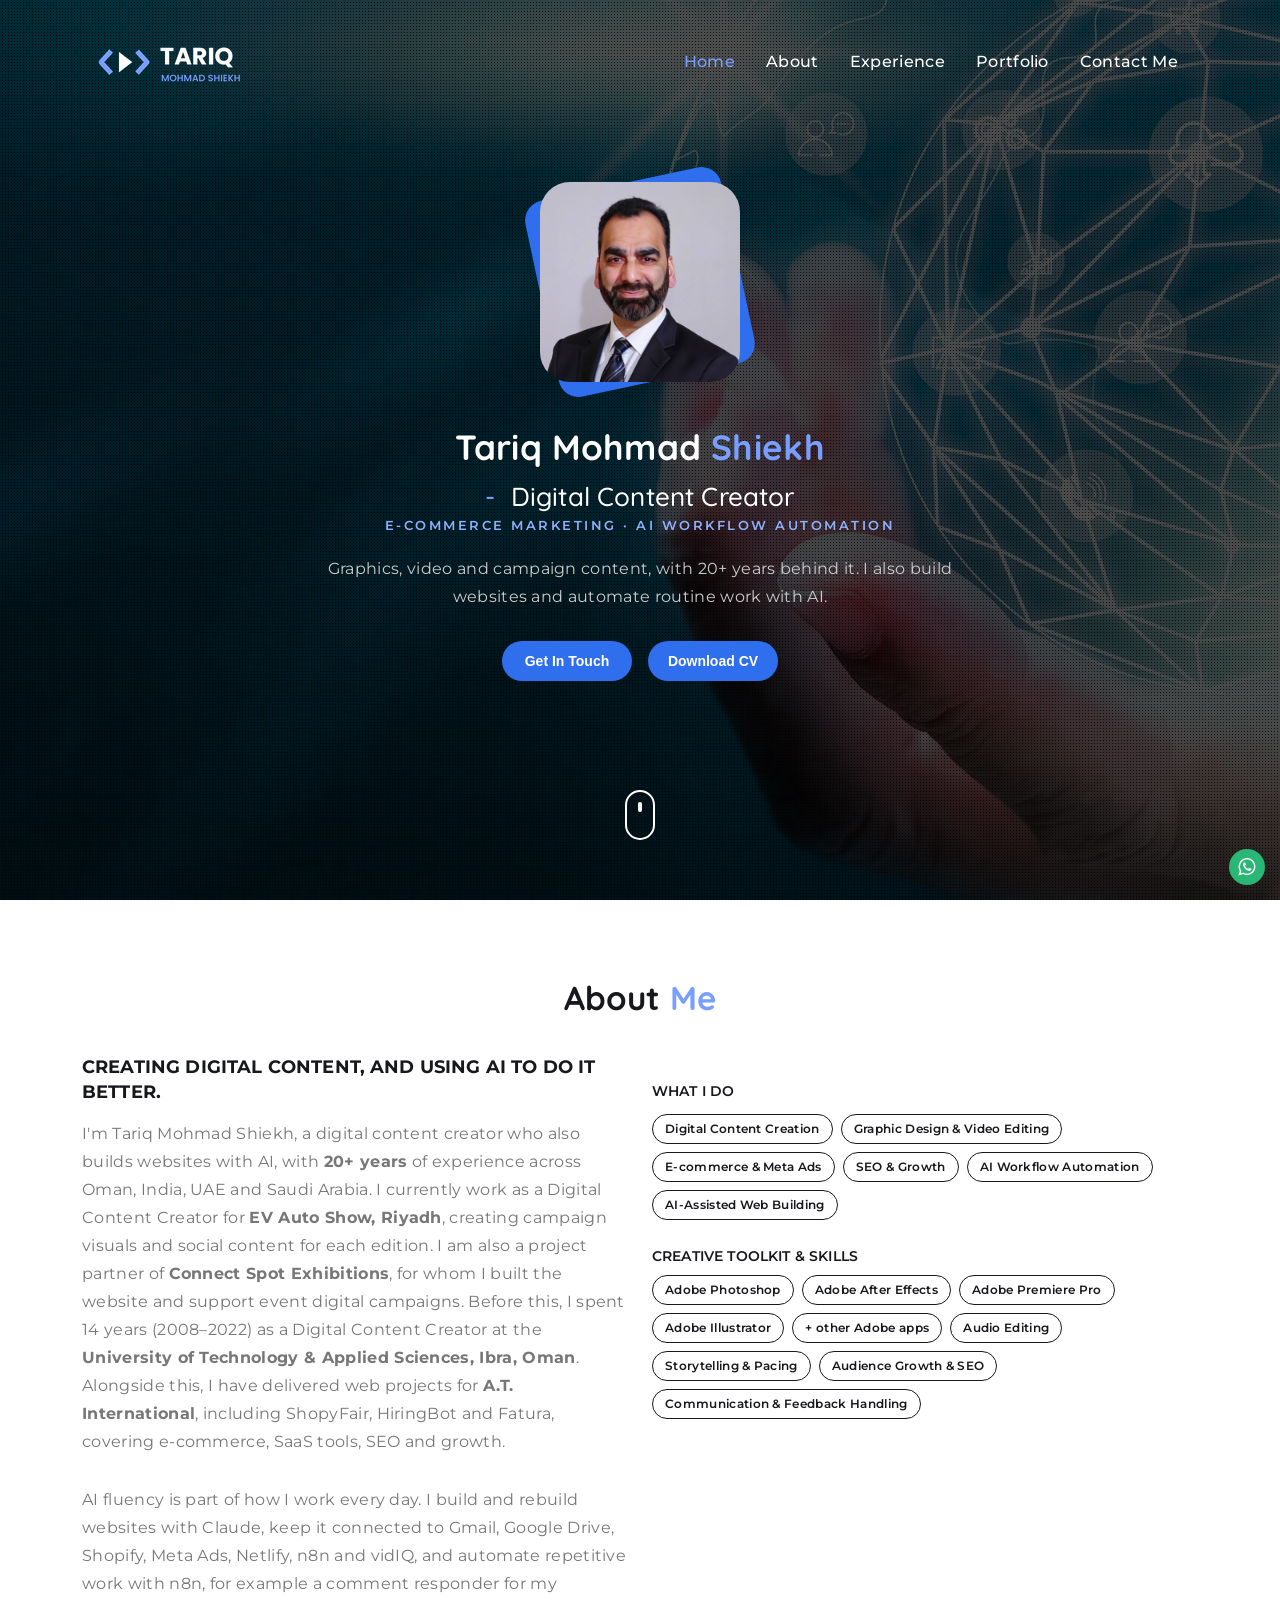
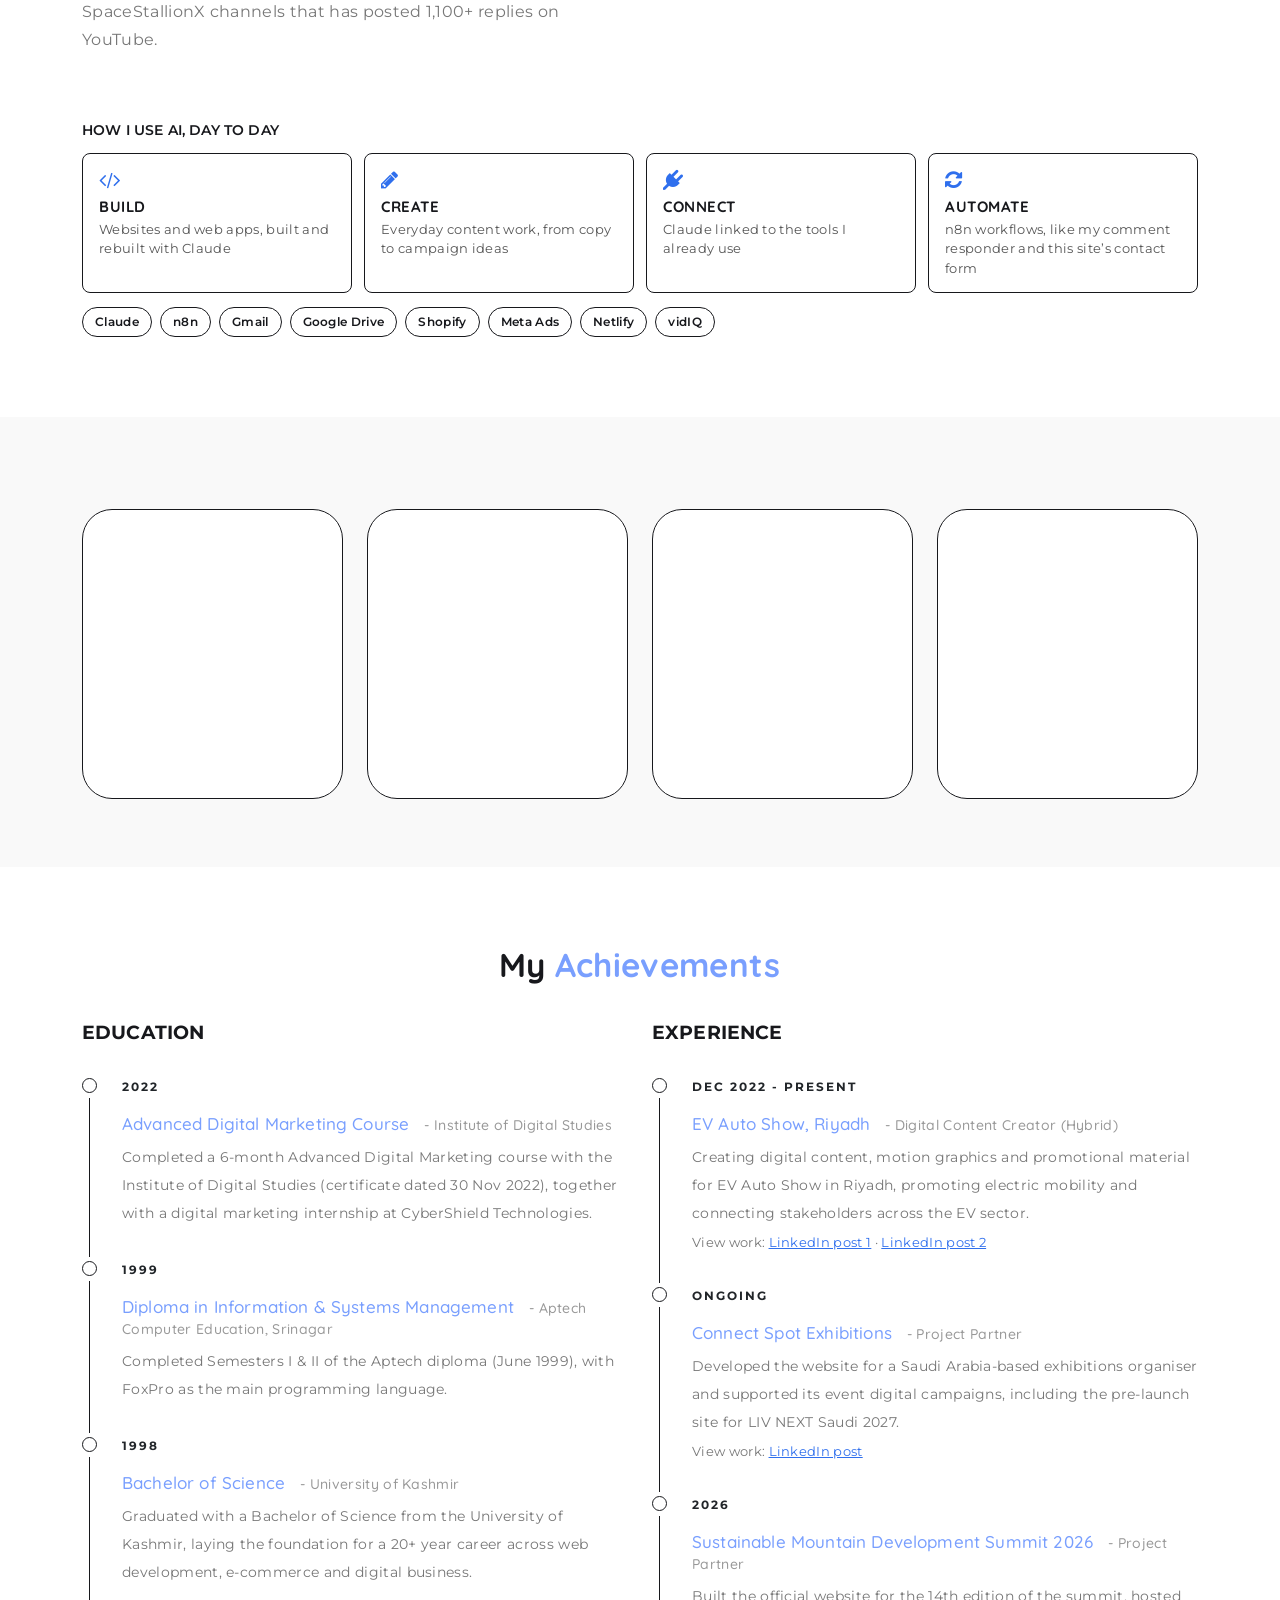
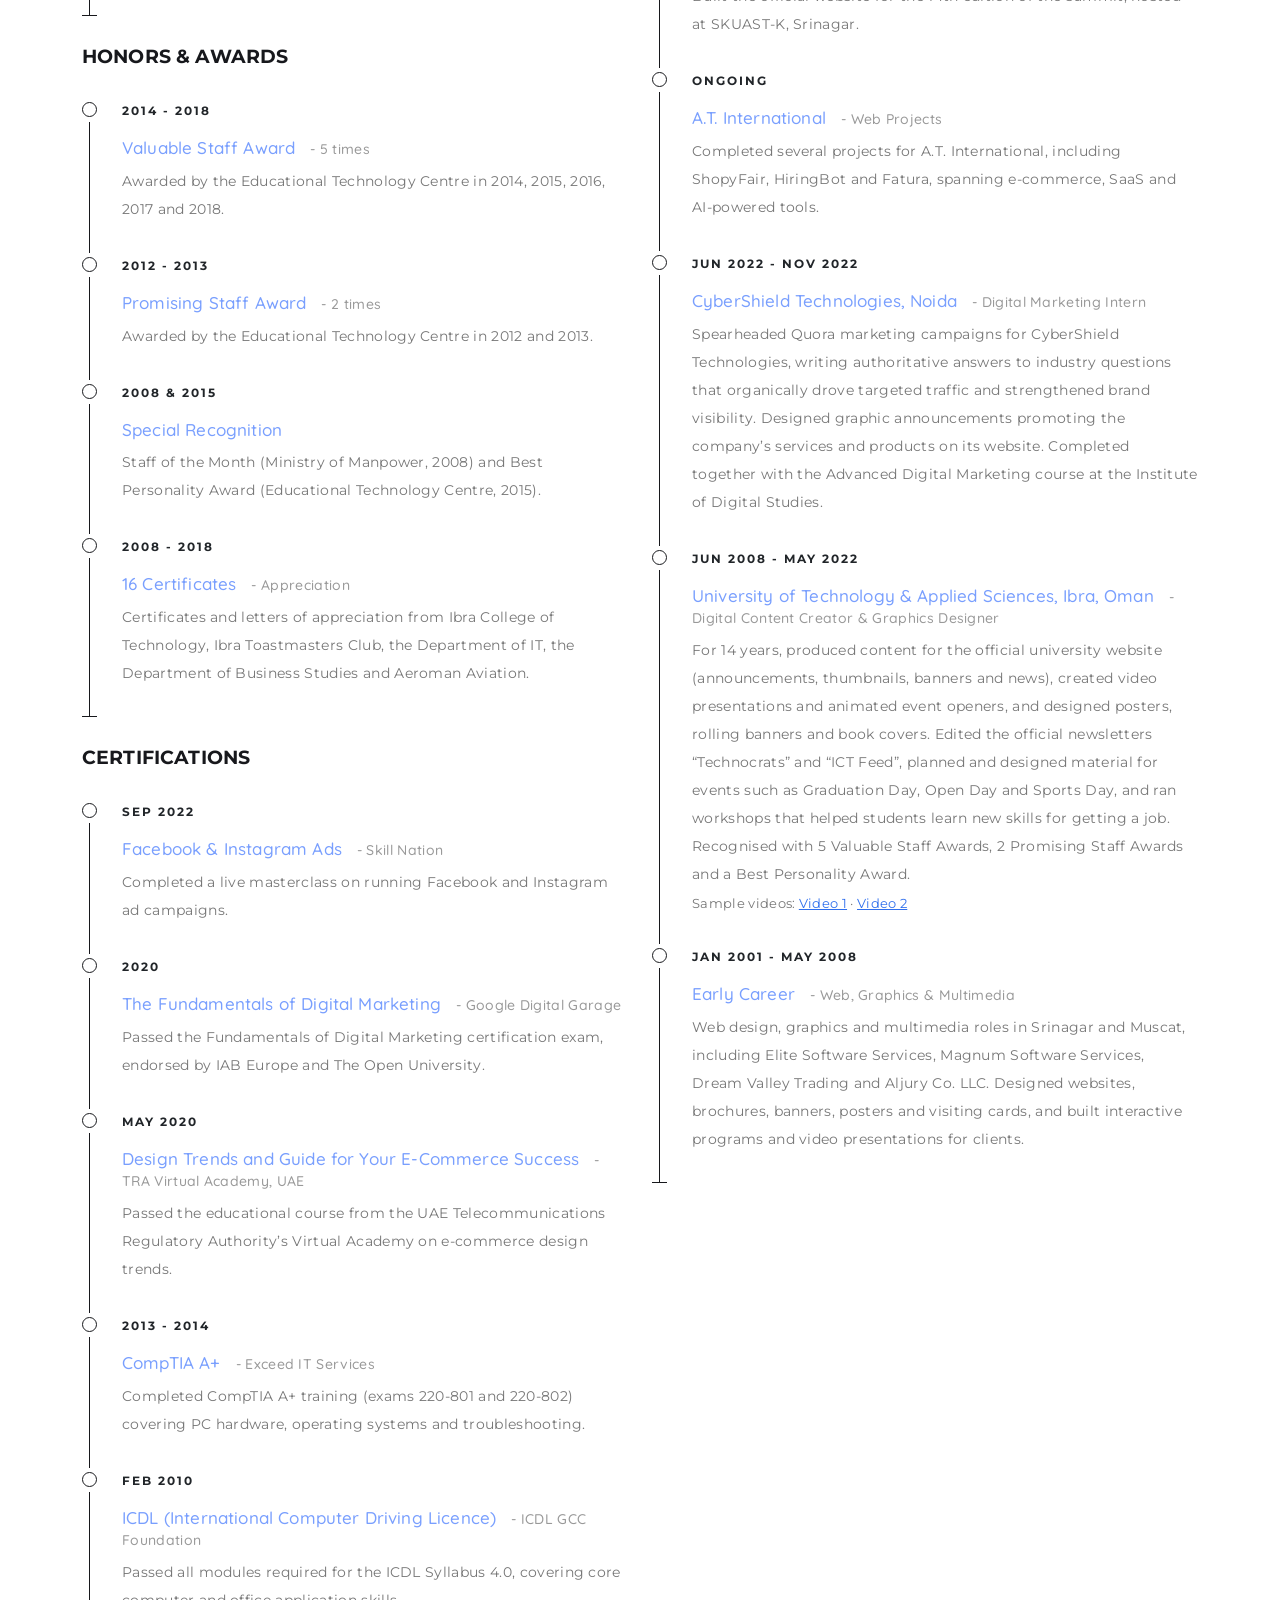
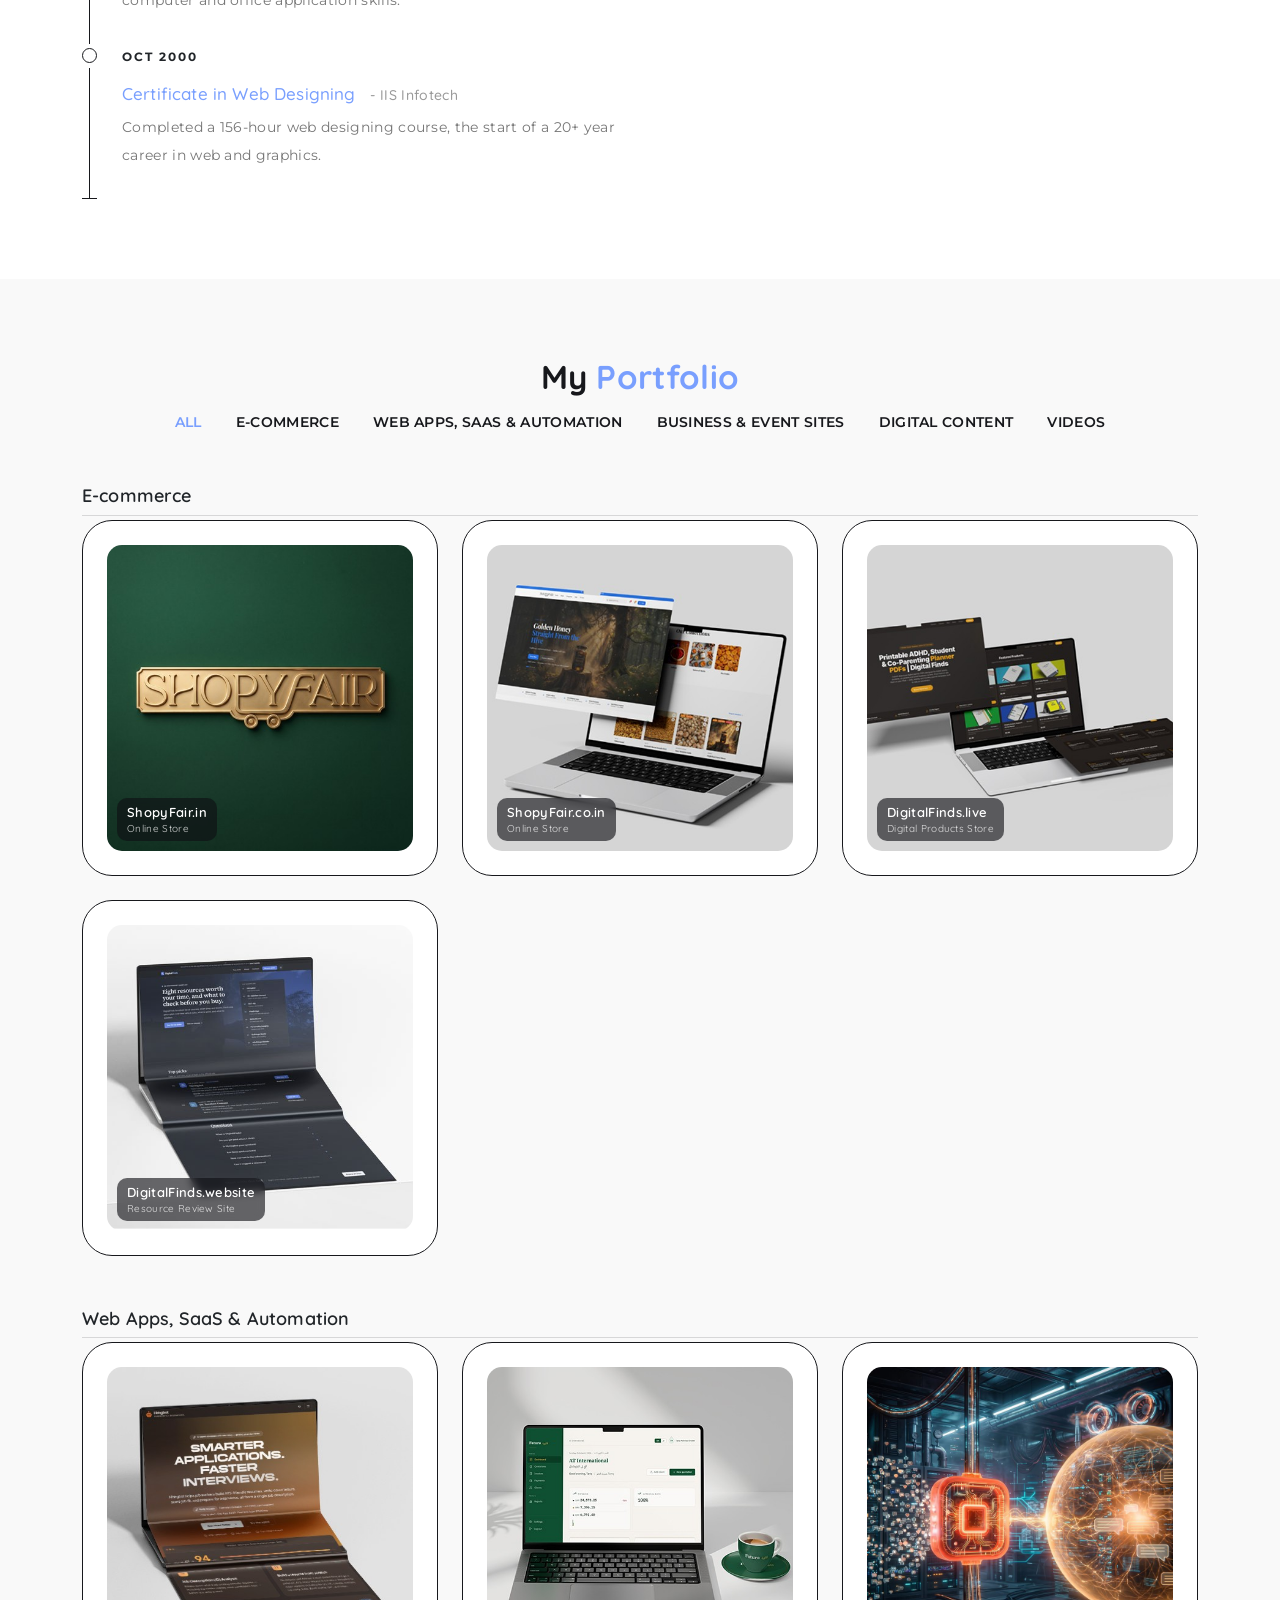
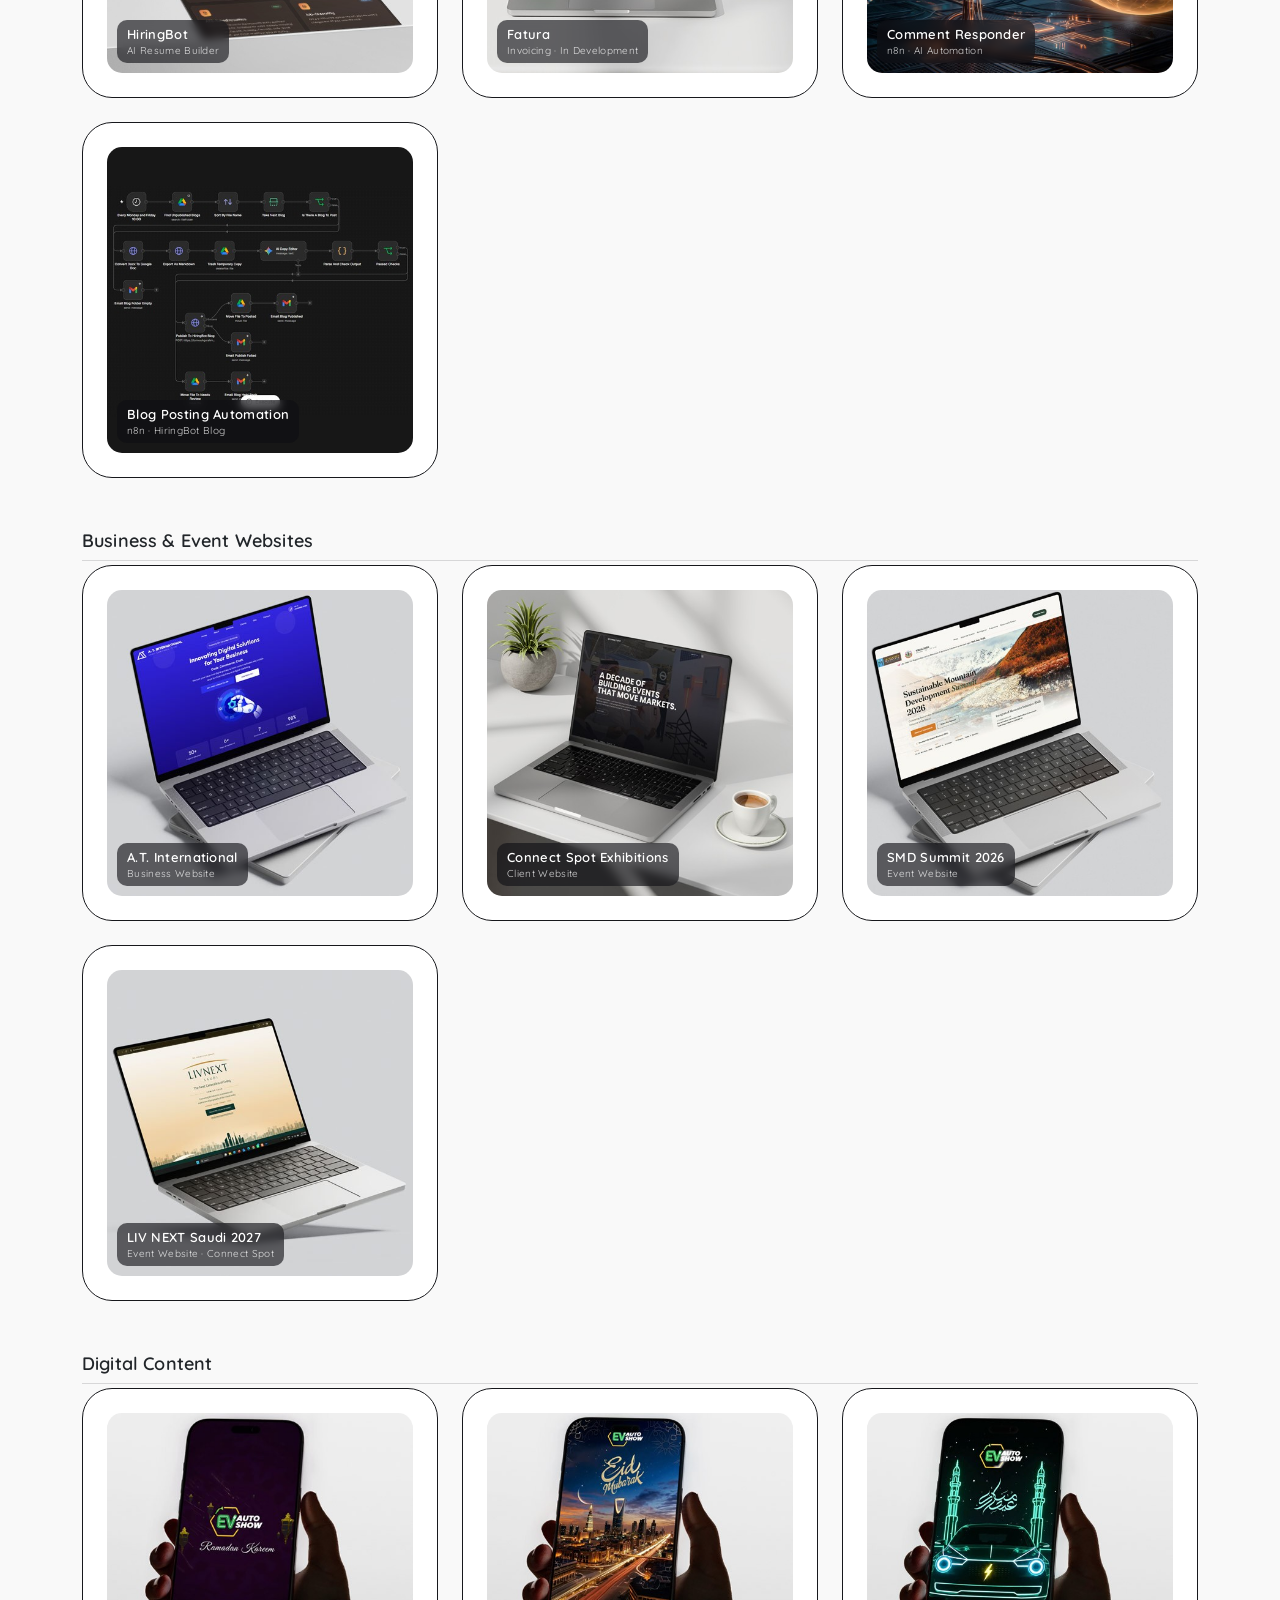
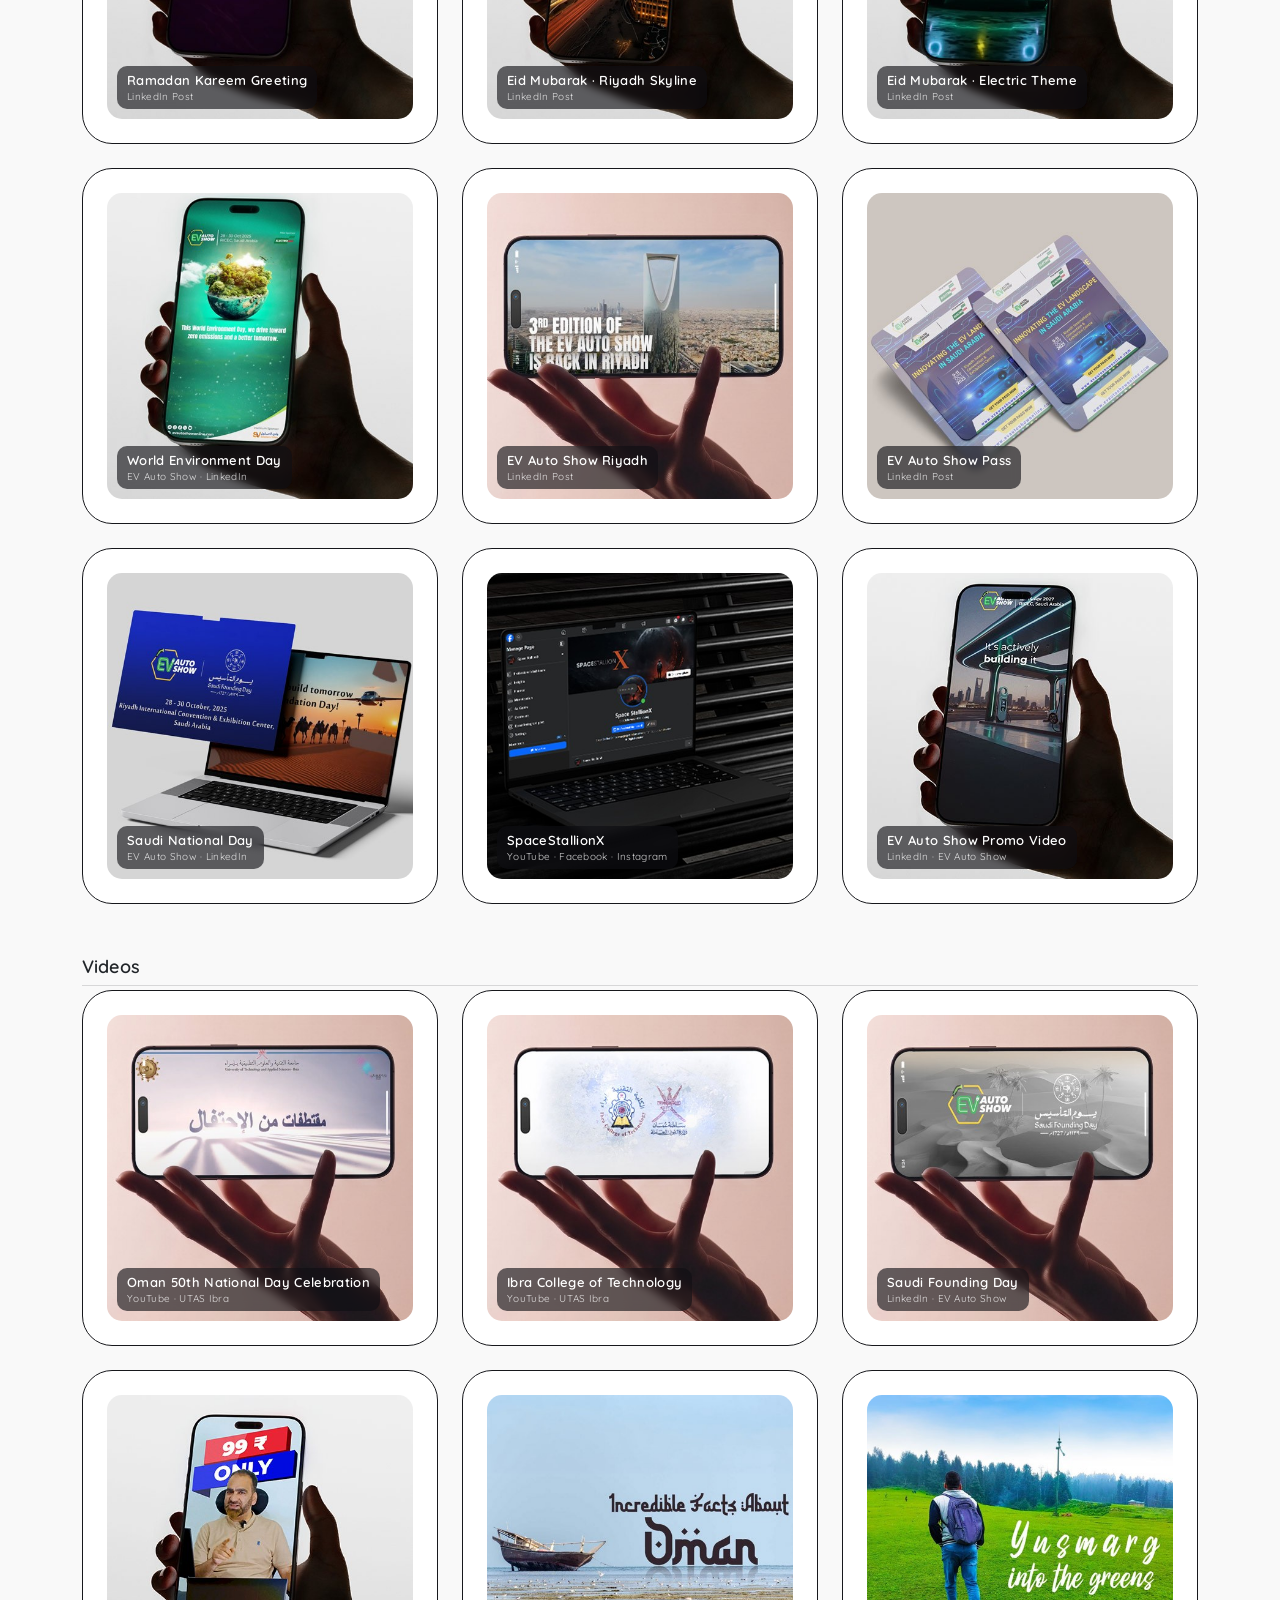
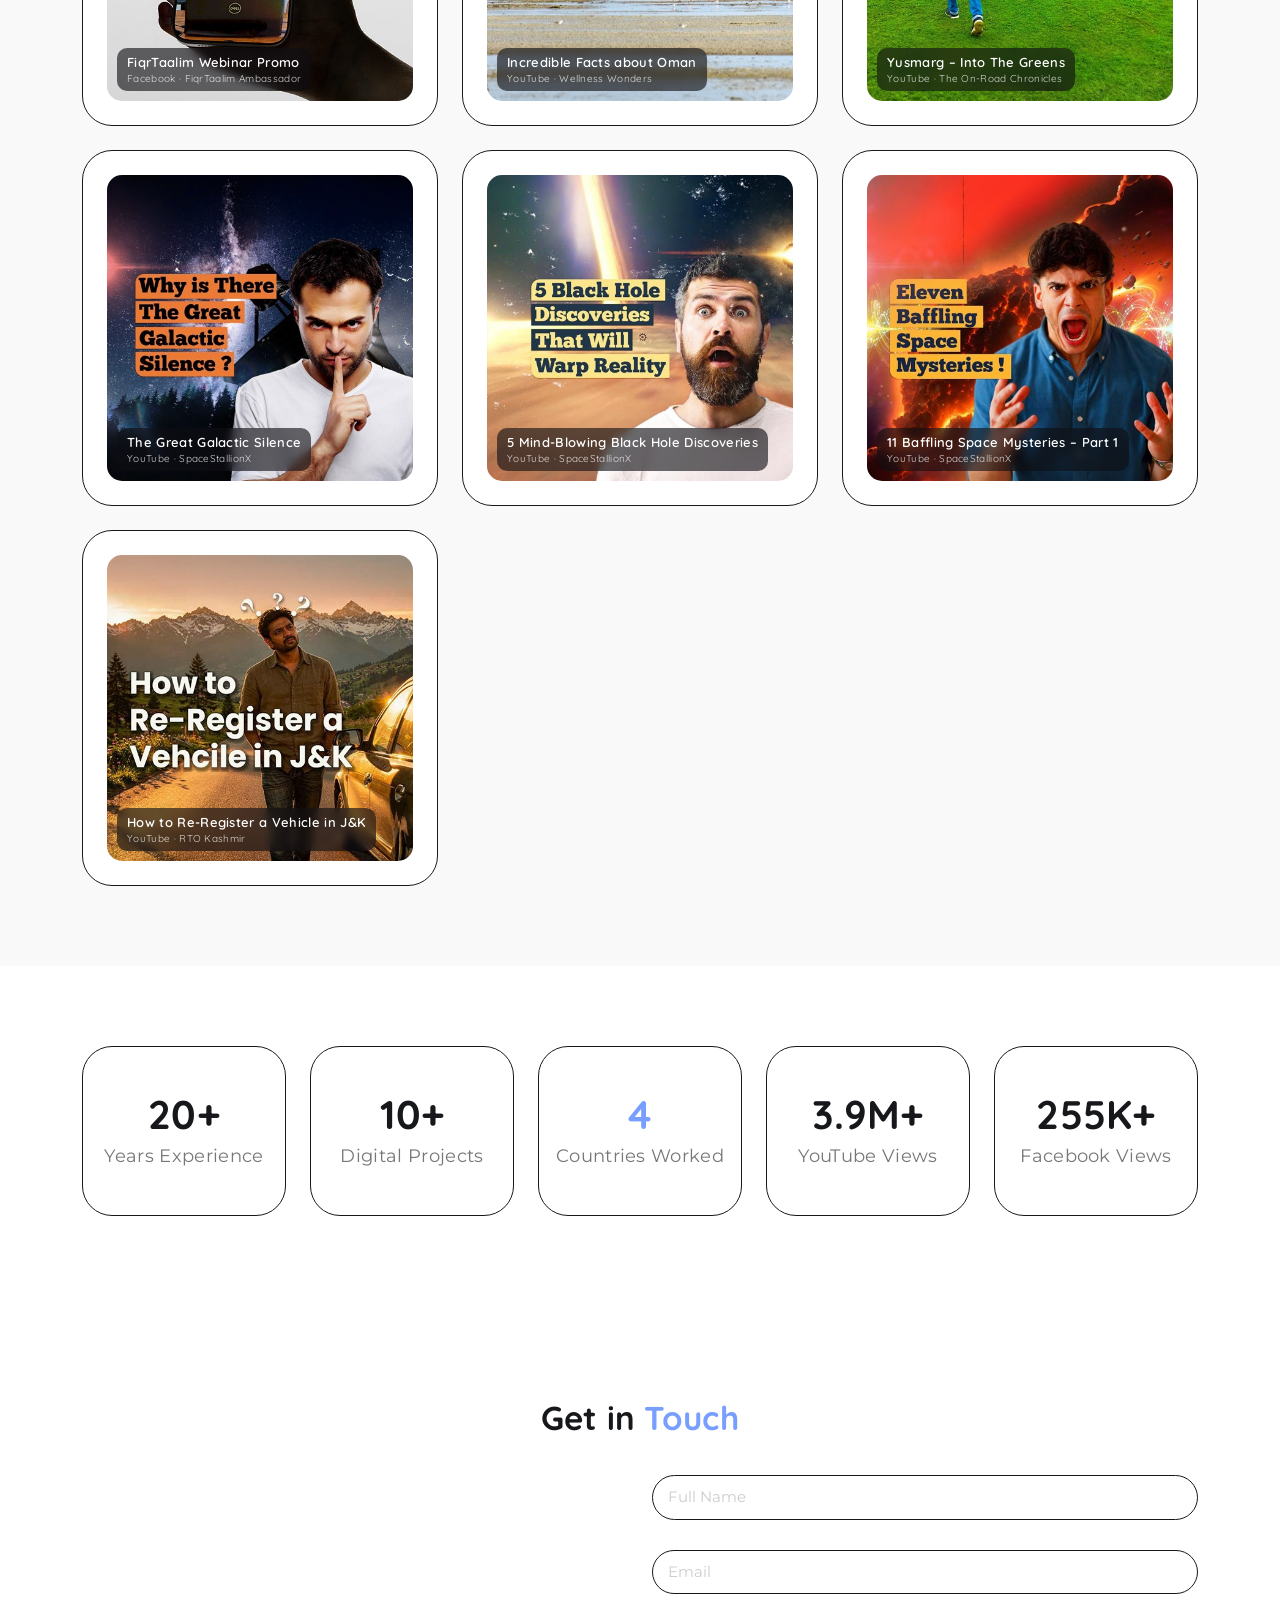
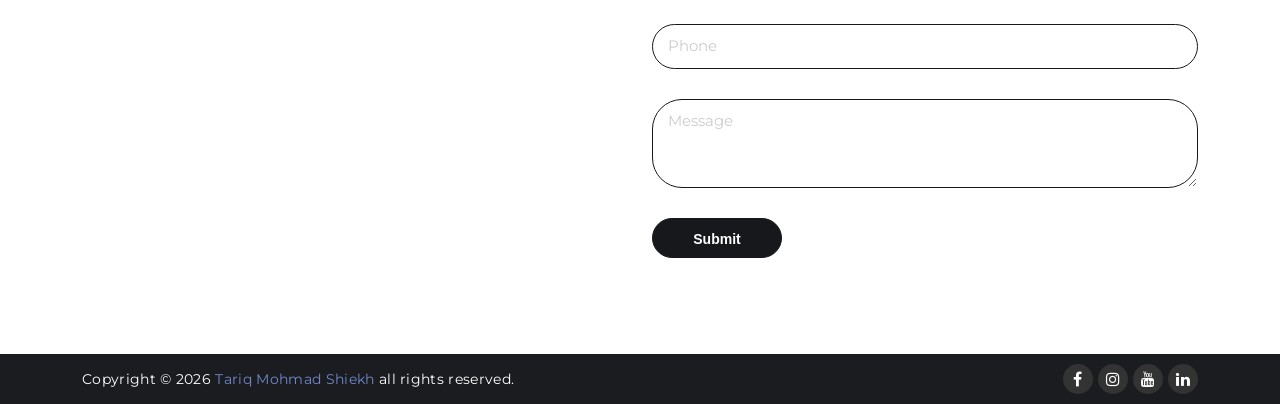
==== commit 7a447095: "Blog automation card: use the real n8n workflow screenshot, add zoom Co-Authored-By: Claude Sonnet 5" ====
--- a/index.html
+++ b/index.html
@@ -703,12 +703,13 @@
                                         <div class="col-lg-4 col-md-6 col-xs-12 mix saas">
                                             <div class="hovereffect">
                                                 <div class="portfolio-img">
-                                                    <img src="assets/img/portfolio/blog-automation.jpg" alt="Diagram of the HiringBot blog automation: a Monday and Friday schedule picks the next draft from Google Drive, an AI copy editor cleans it, checks run, and the post is published with an email alert" width="500" height="500" loading="lazy" decoding="async">
+                                                    <img src="assets/img/portfolio/blog-automation.jpg" alt="n8n workflow for the HiringBot blog automation: a Monday and Friday schedule, Google Drive, an AI copy editor, quality checks, publishing and email alerts" width="500" height="500" loading="lazy" decoding="async">
                                                     <h3><span>Blog Posting Automation</span><span>n8n &middot; HiringBot Blog</span></h3>
                                                 </div>
                                                 <div class="overlay">
                                                     <div class="overlay-info">
                                             <a class="info" href="https://hiringbot.online/blog" target="_blank" rel="noopener noreferrer" title="See the blog"><i class="fa fa-link" aria-hidden="true"></i></a>
+                                            <a class="info" data-fancybox="gallery" href="assets/img/portfolio/blog-automation-big.jpg"><i class="fa fa-search" aria-hidden="true"></i></a>
                                                     </div>
                                                 </div>
                                             </div>
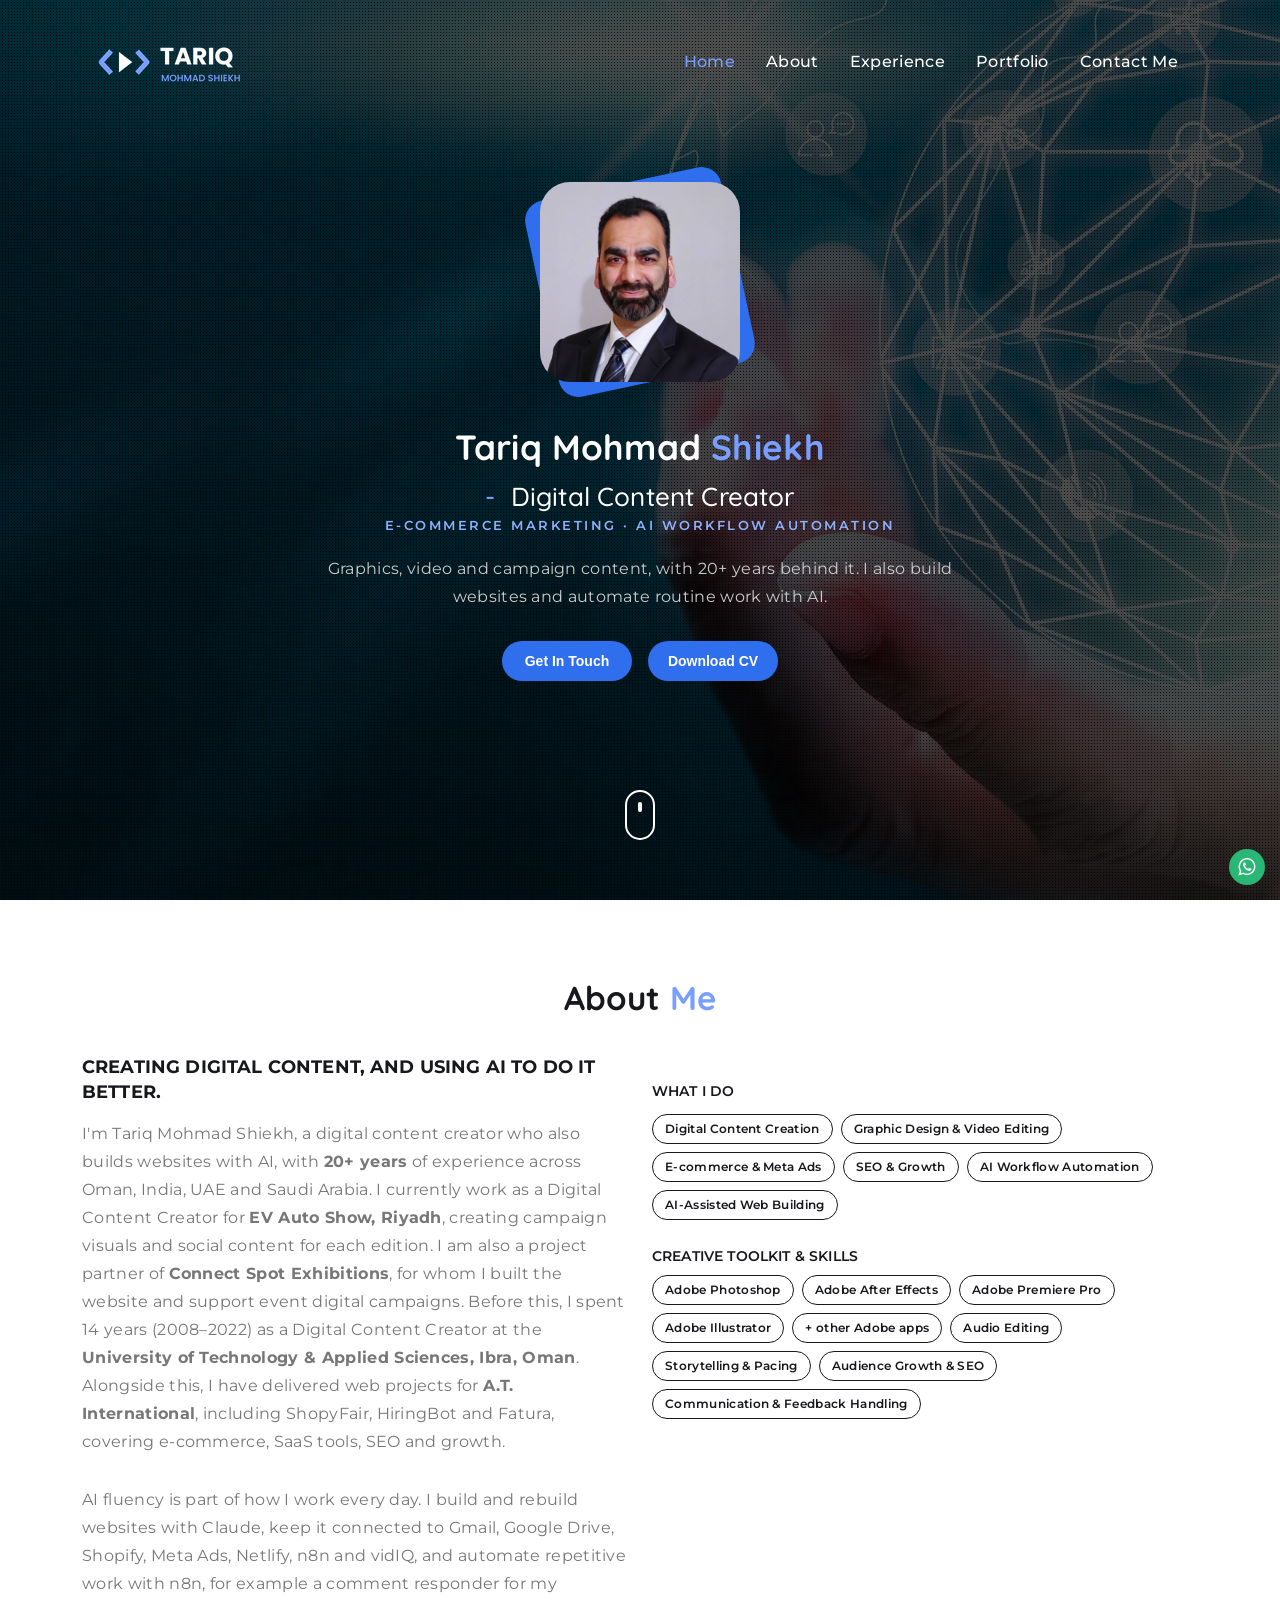
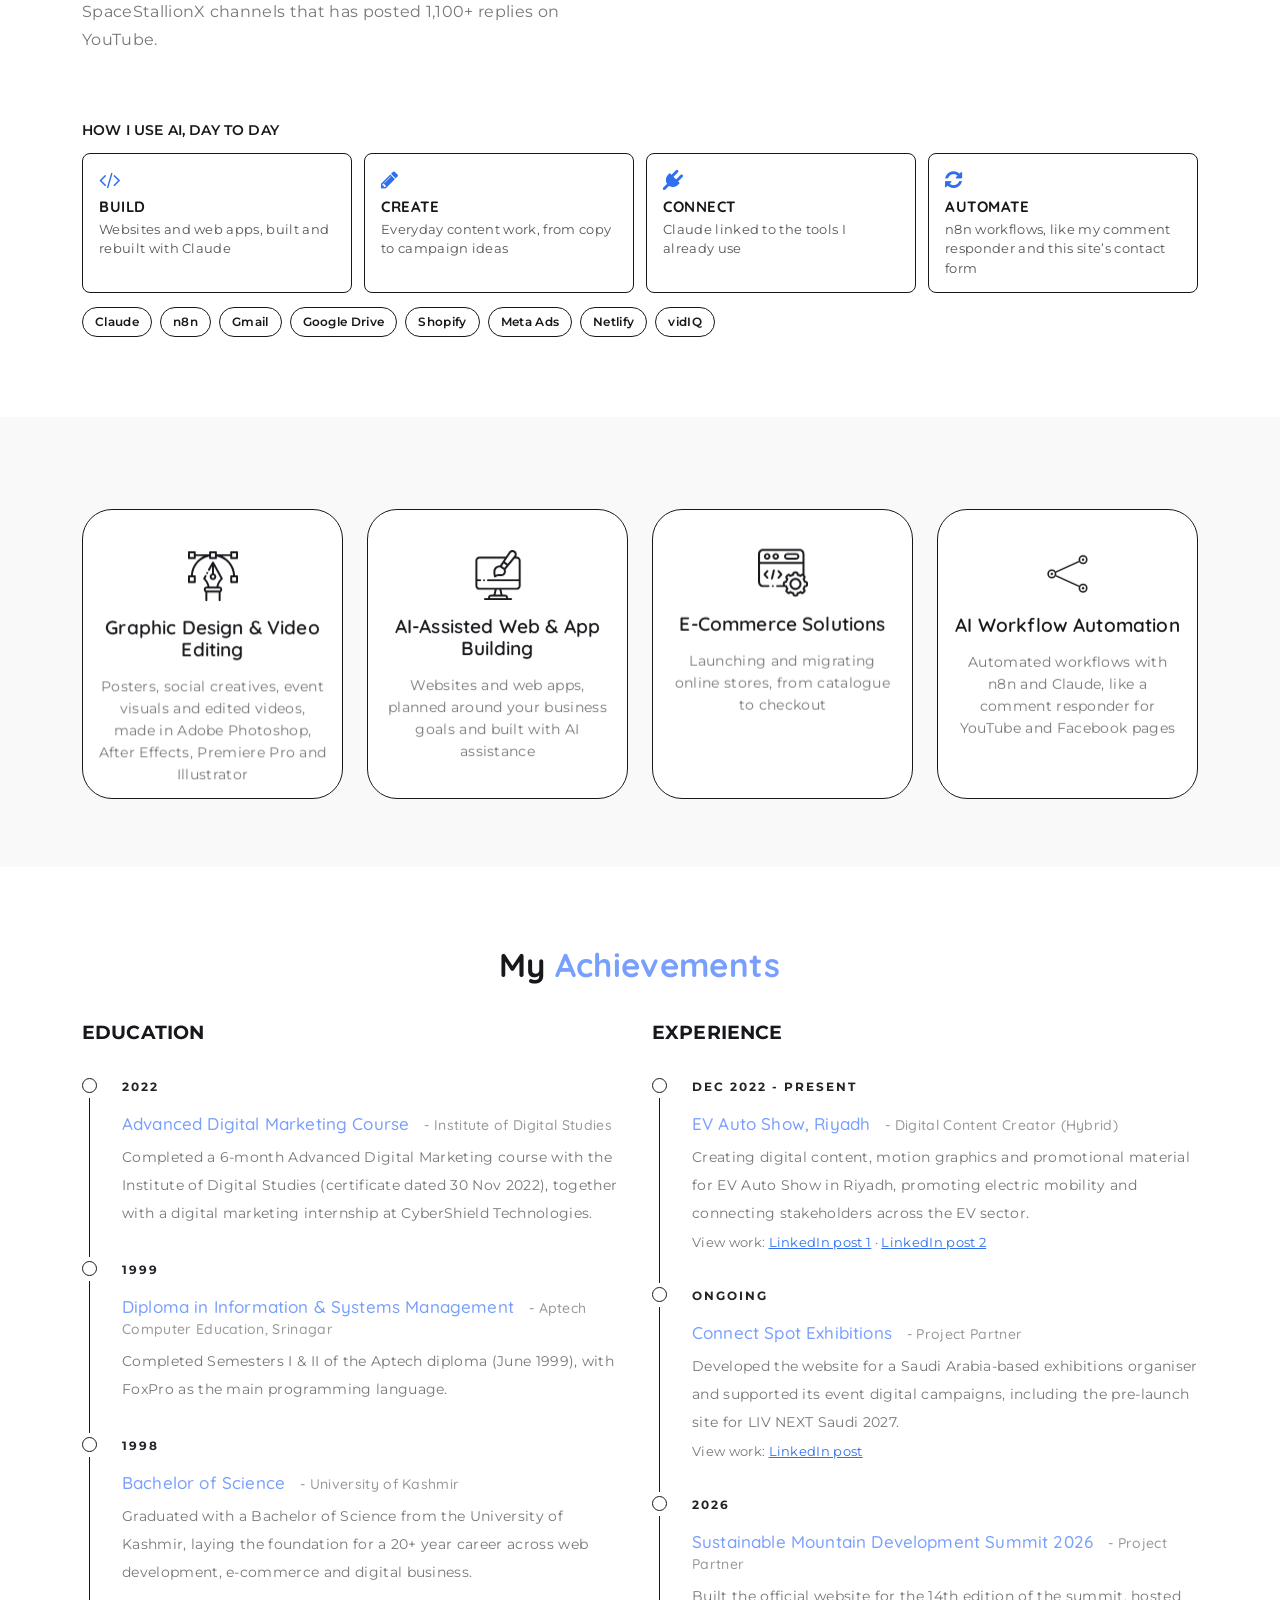
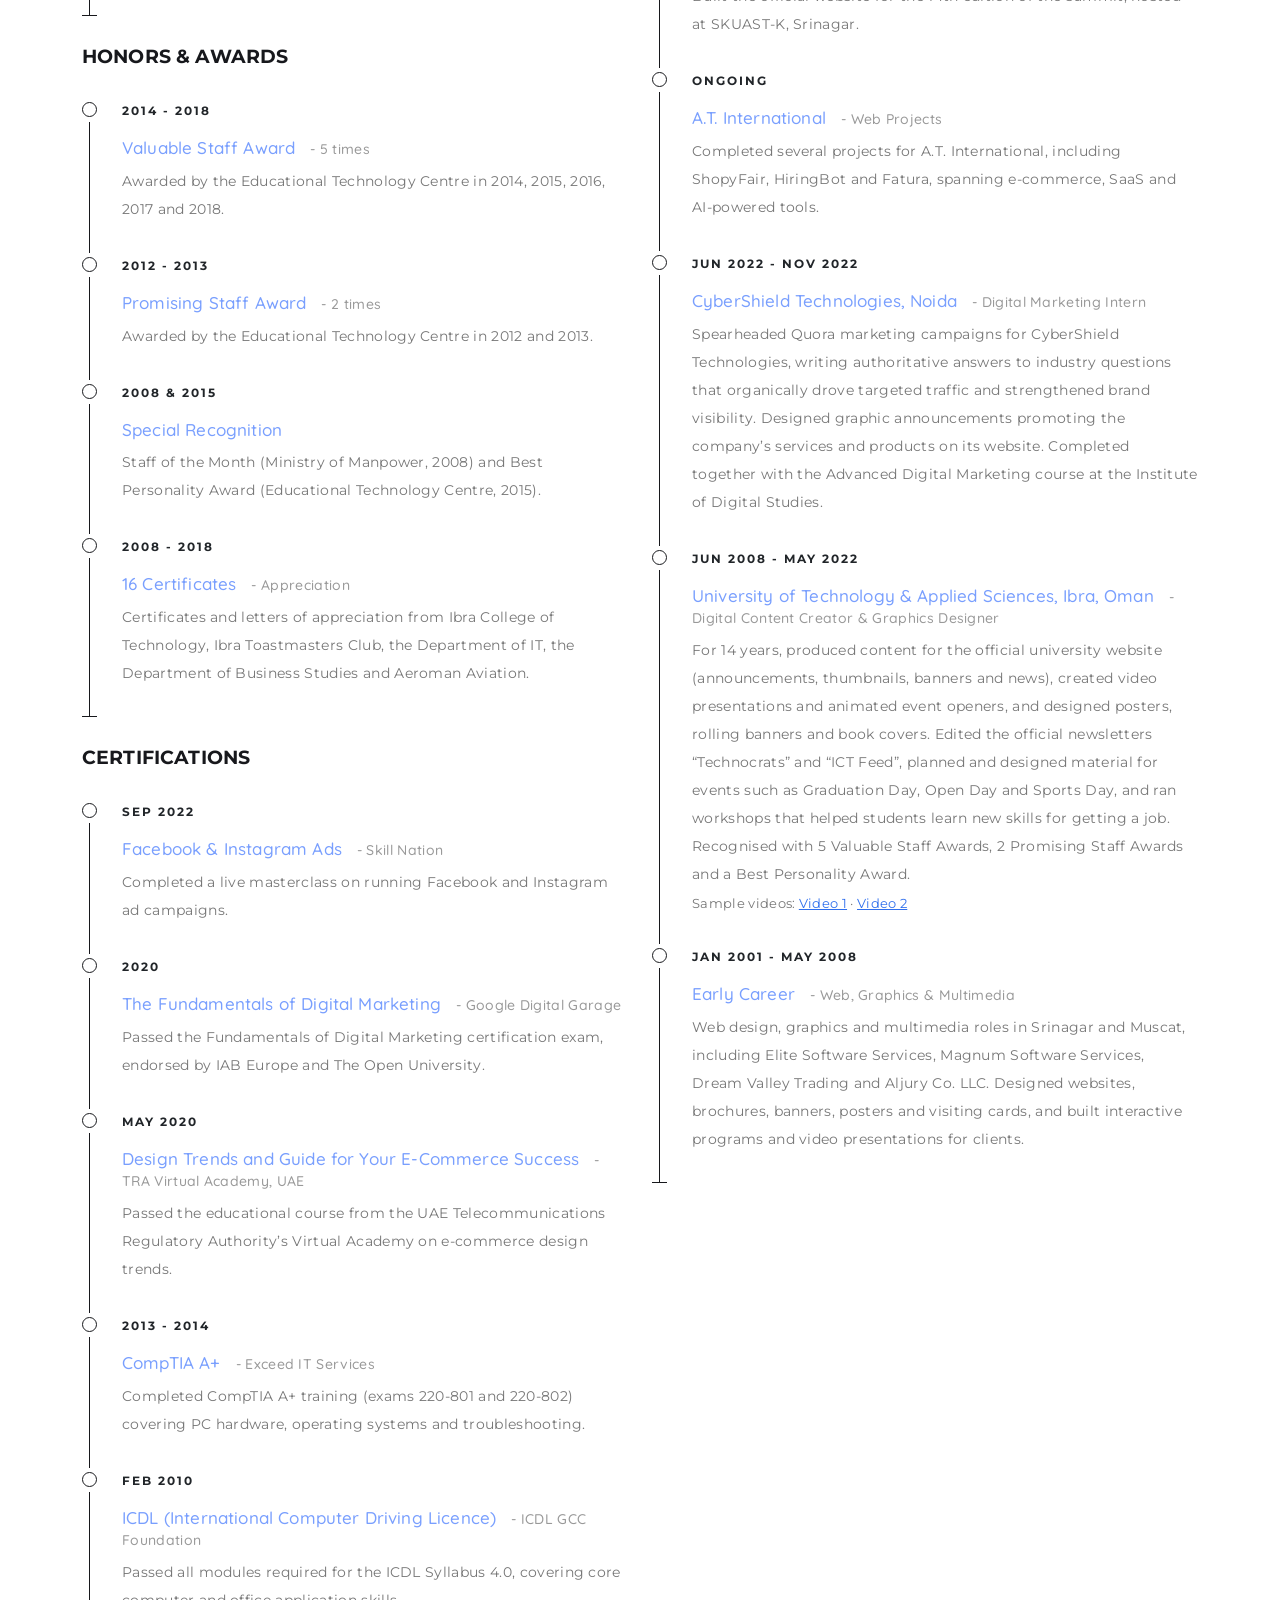
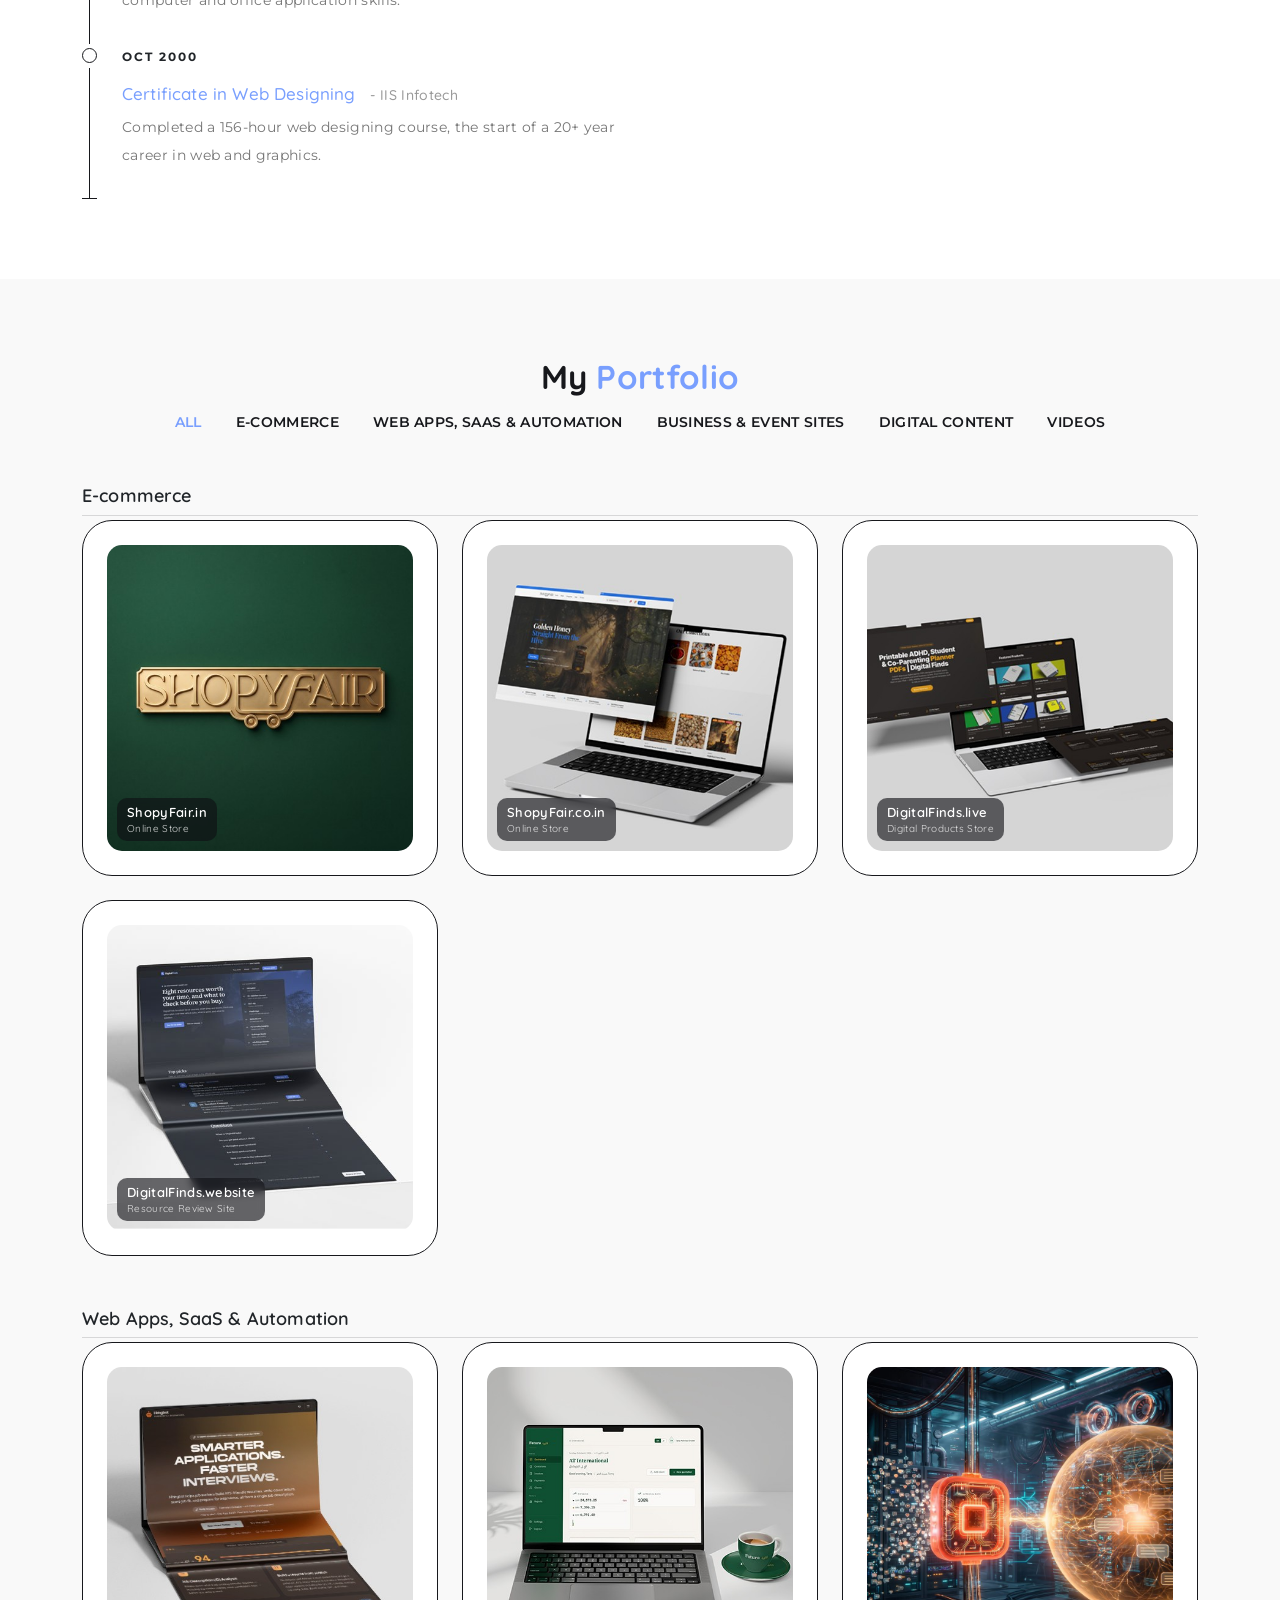
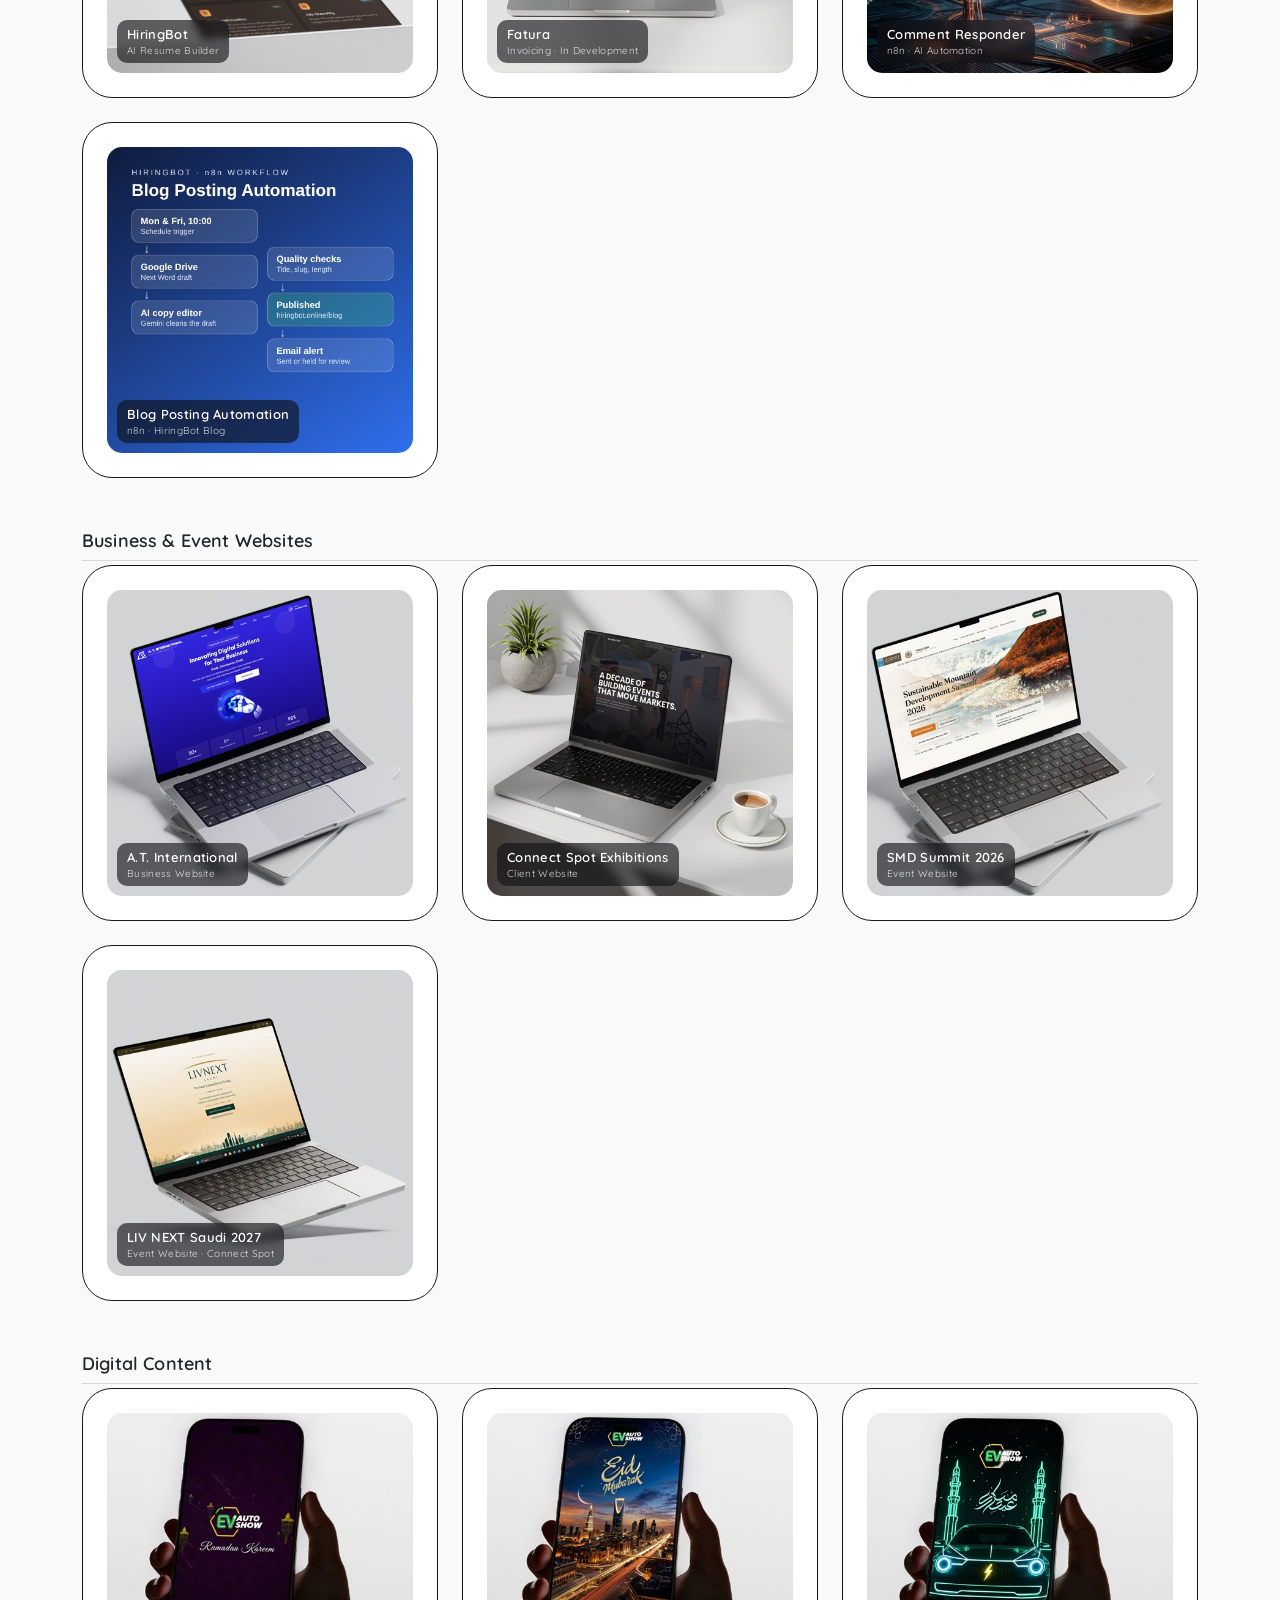
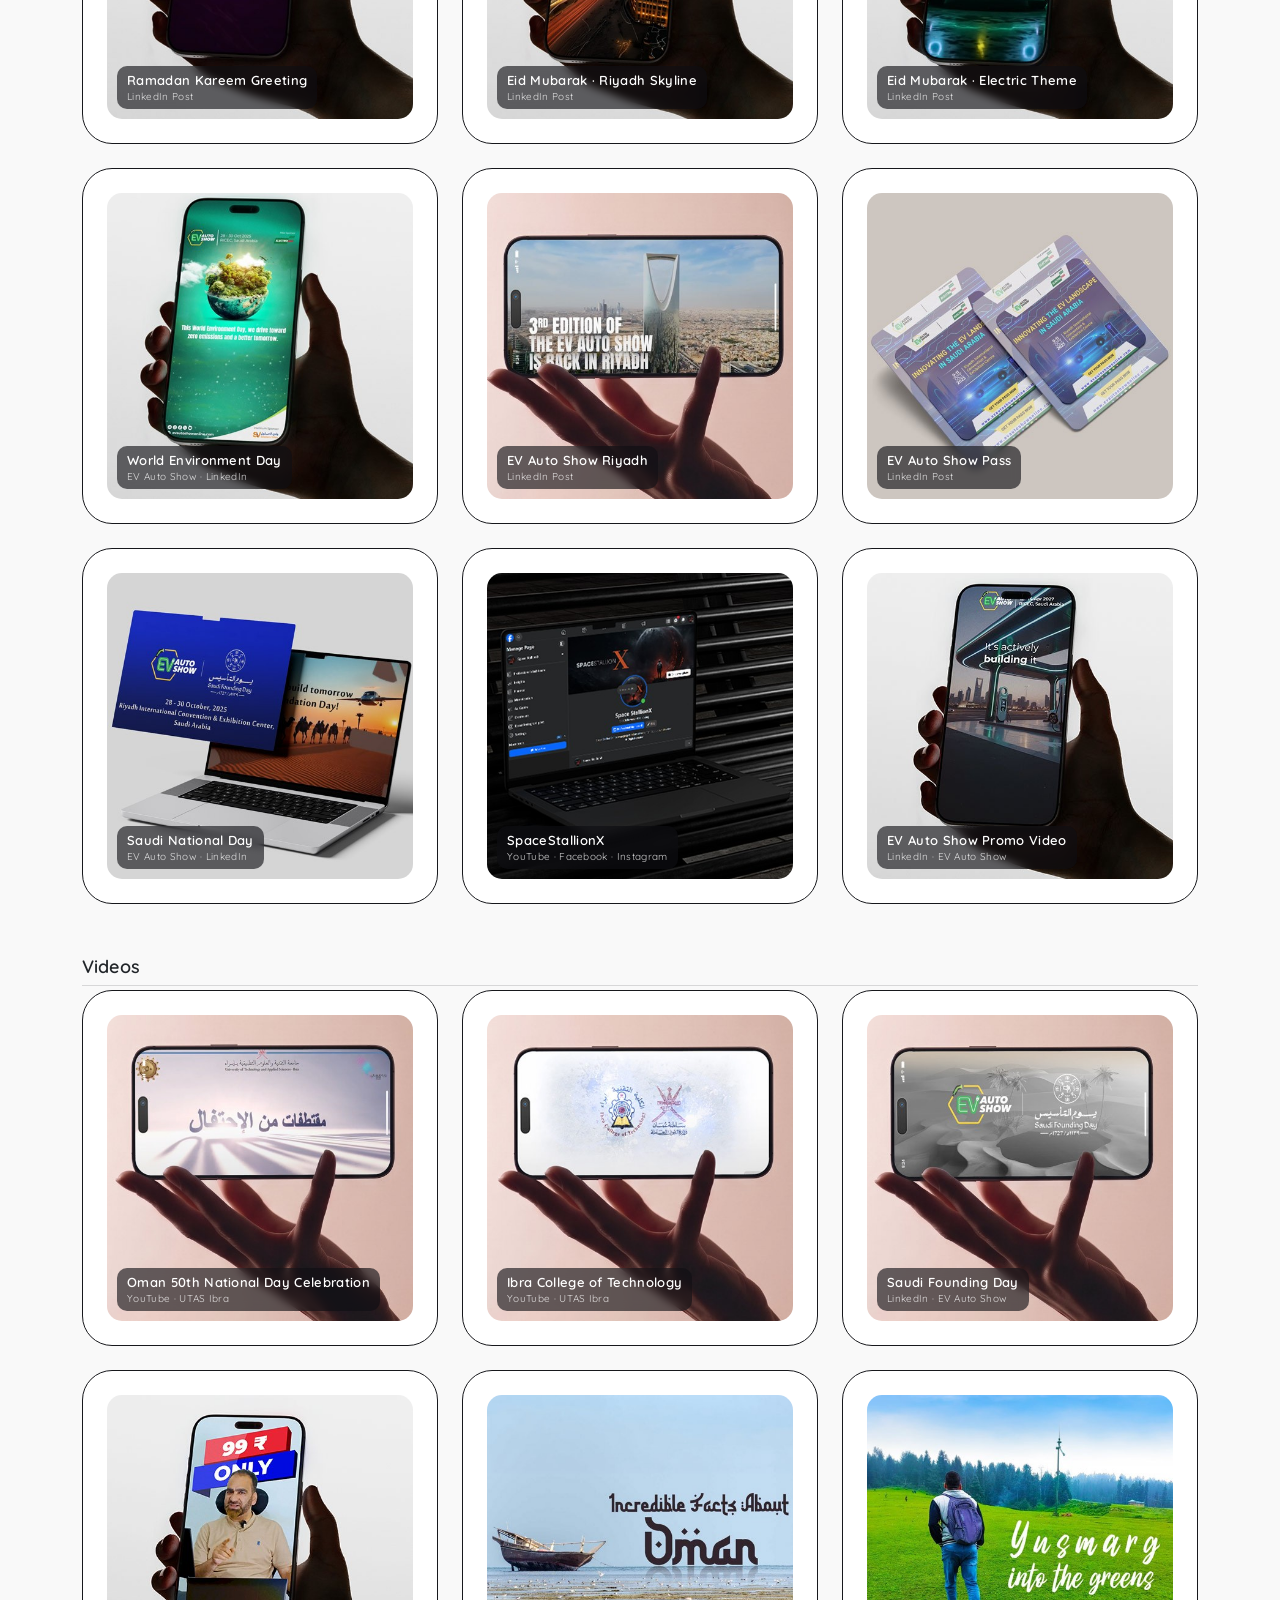
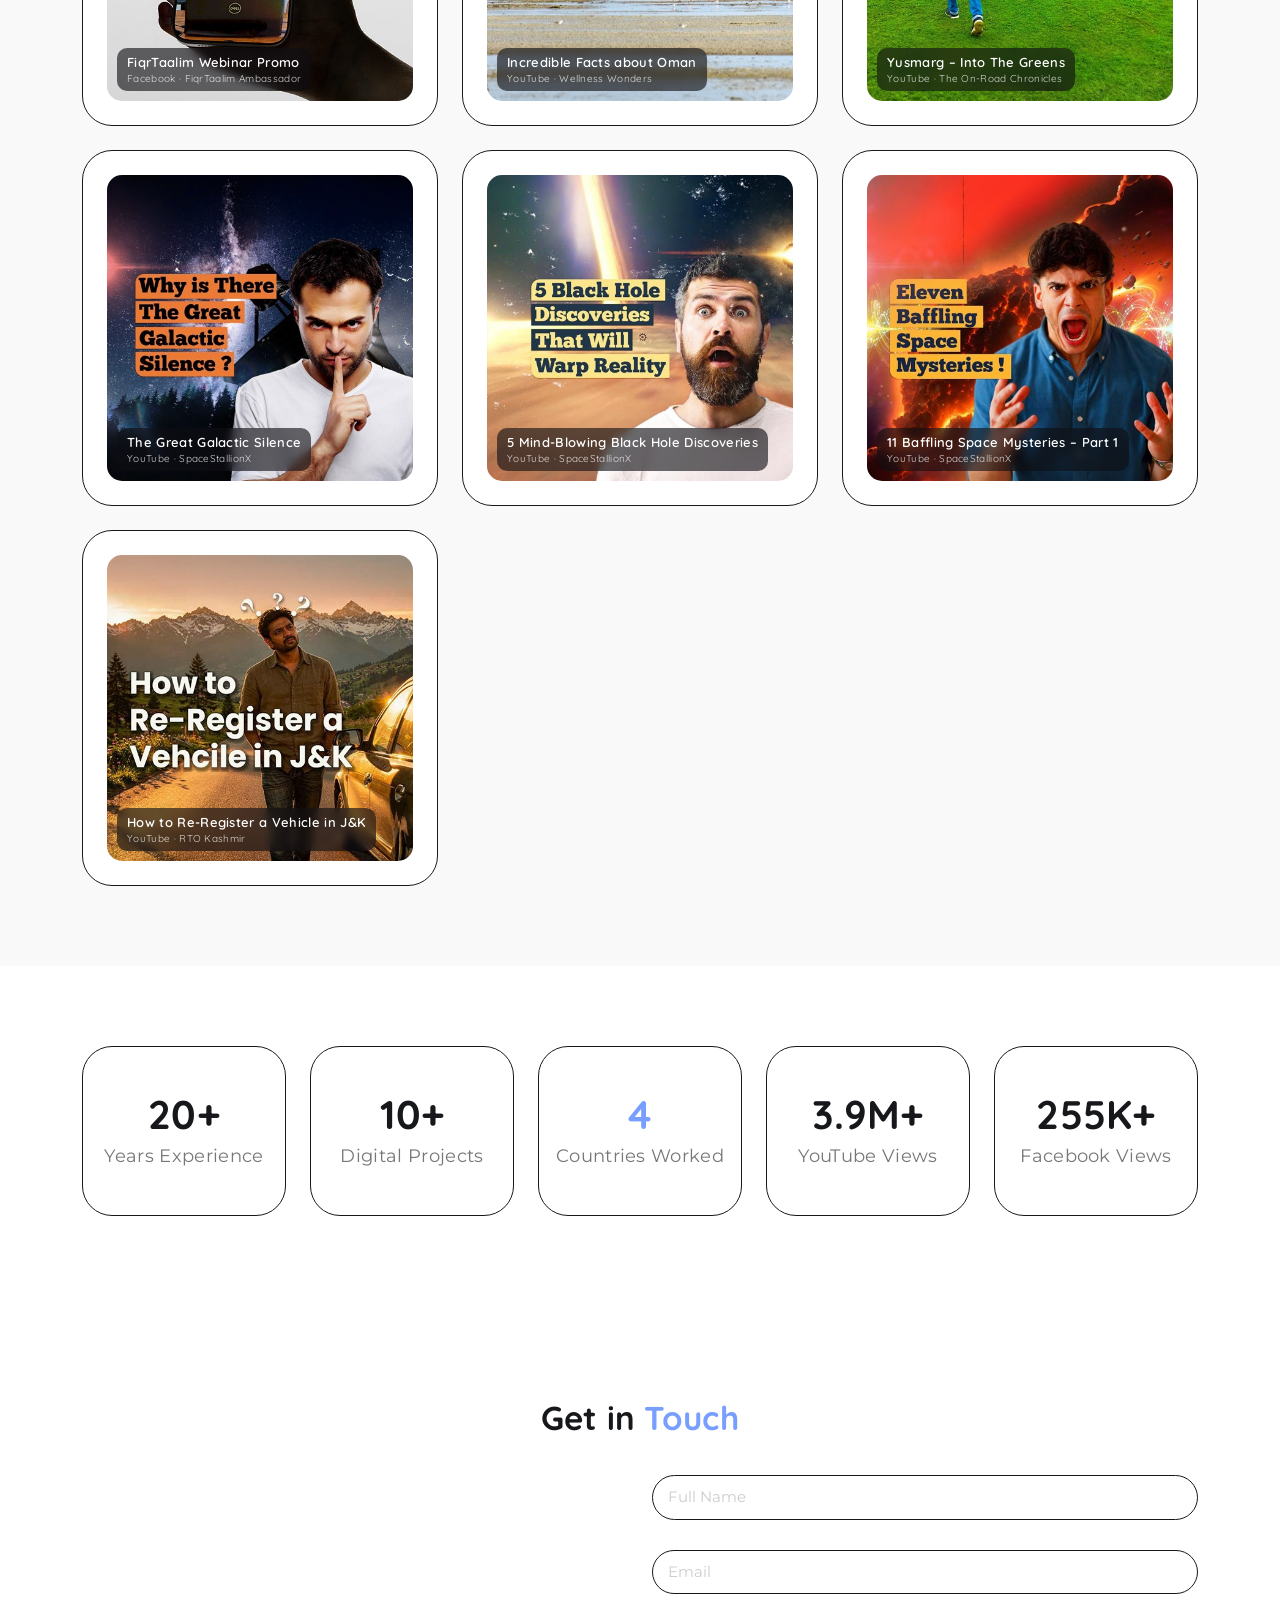
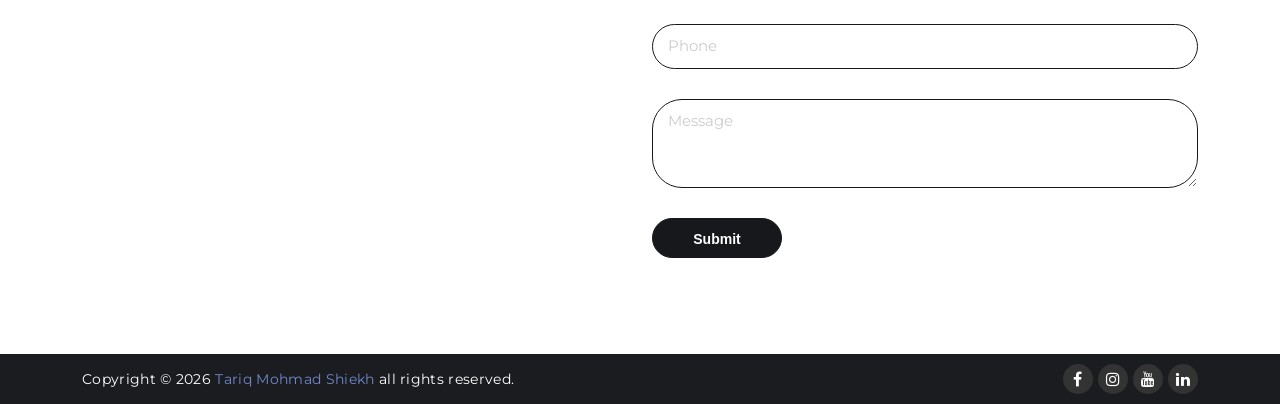
==== commit f7724eda: "Revert blog automation card to the diagram thumbnail Co-Authored-By: Claude Sonnet 5.5 <noreply@anth" ====
--- a/index.html
+++ b/index.html
@@ -703,13 +703,12 @@
                                         <div class="col-lg-4 col-md-6 col-xs-12 mix saas">
                                             <div class="hovereffect">
                                                 <div class="portfolio-img">
-                                                    <img src="assets/img/portfolio/blog-automation.jpg" alt="n8n workflow for the HiringBot blog automation: a Monday and Friday schedule, Google Drive, an AI copy editor, quality checks, publishing and email alerts" width="500" height="500" loading="lazy" decoding="async">
+                                                    <img src="assets/img/portfolio/blog-automation.jpg" alt="Diagram of the HiringBot blog automation: a Monday and Friday schedule picks the next draft from Google Drive, an AI copy editor cleans it, checks run, and the post is published with an email alert" width="500" height="500" loading="lazy" decoding="async">
                                                     <h3><span>Blog Posting Automation</span><span>n8n &middot; HiringBot Blog</span></h3>
                                                 </div>
                                                 <div class="overlay">
                                                     <div class="overlay-info">
                                             <a class="info" href="https://hiringbot.online/blog" target="_blank" rel="noopener noreferrer" title="See the blog"><i class="fa fa-link" aria-hidden="true"></i></a>
-                                            <a class="info" data-fancybox="gallery" href="assets/img/portfolio/blog-automation-big.jpg"><i class="fa fa-search" aria-hidden="true"></i></a>
                                                     </div>
                                                 </div>
                                             </div>
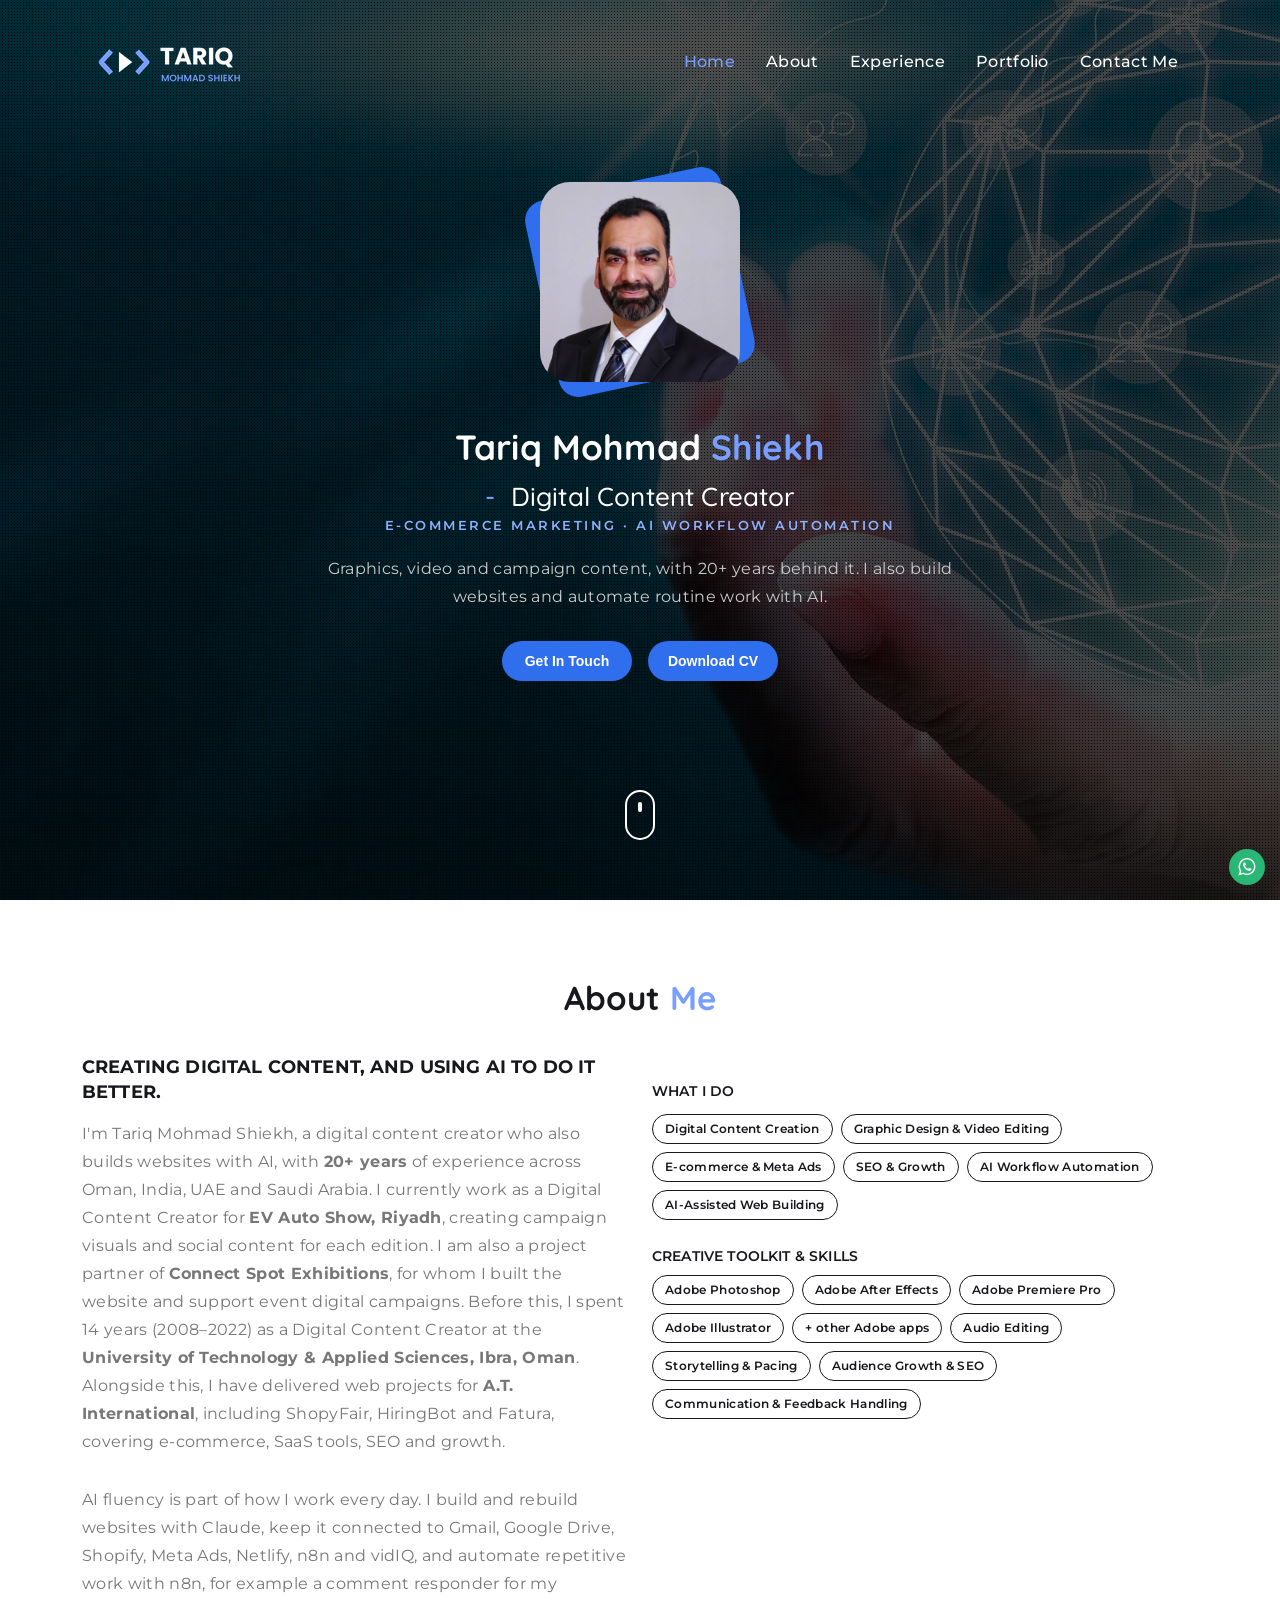
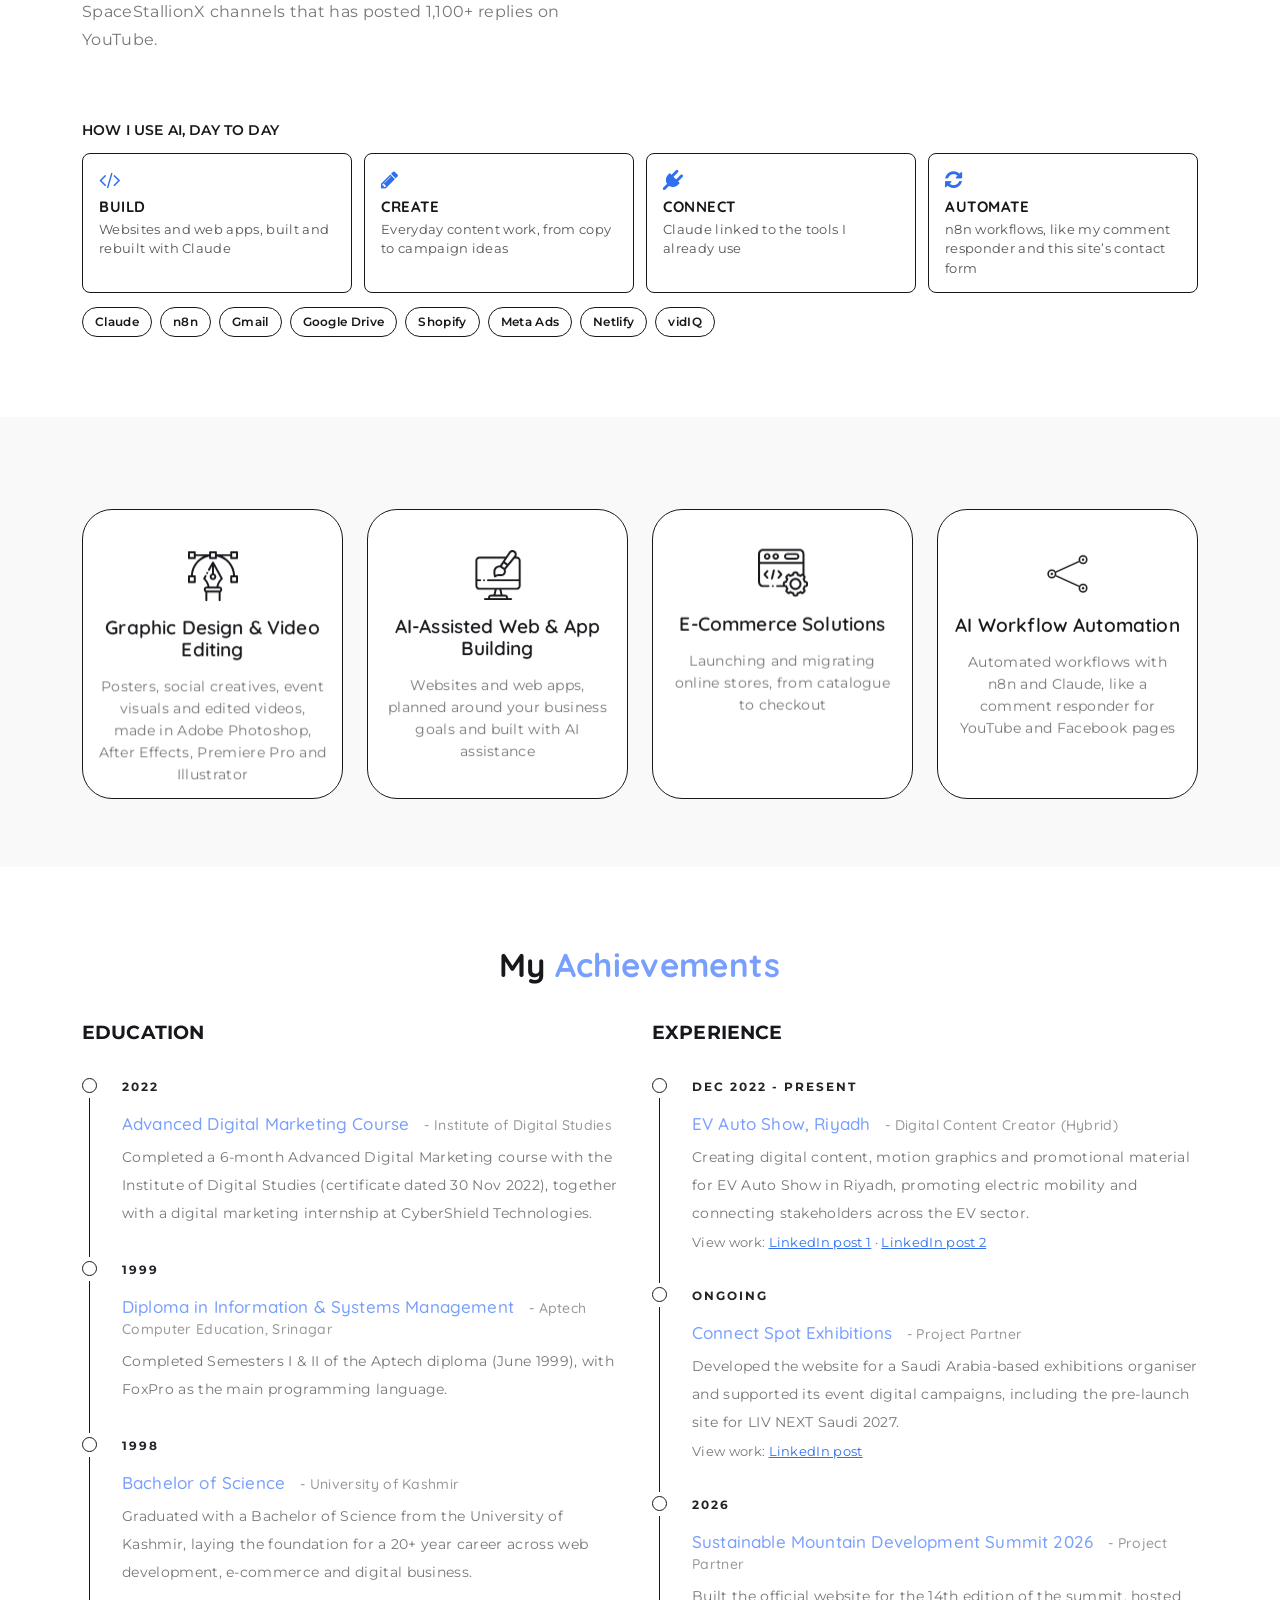
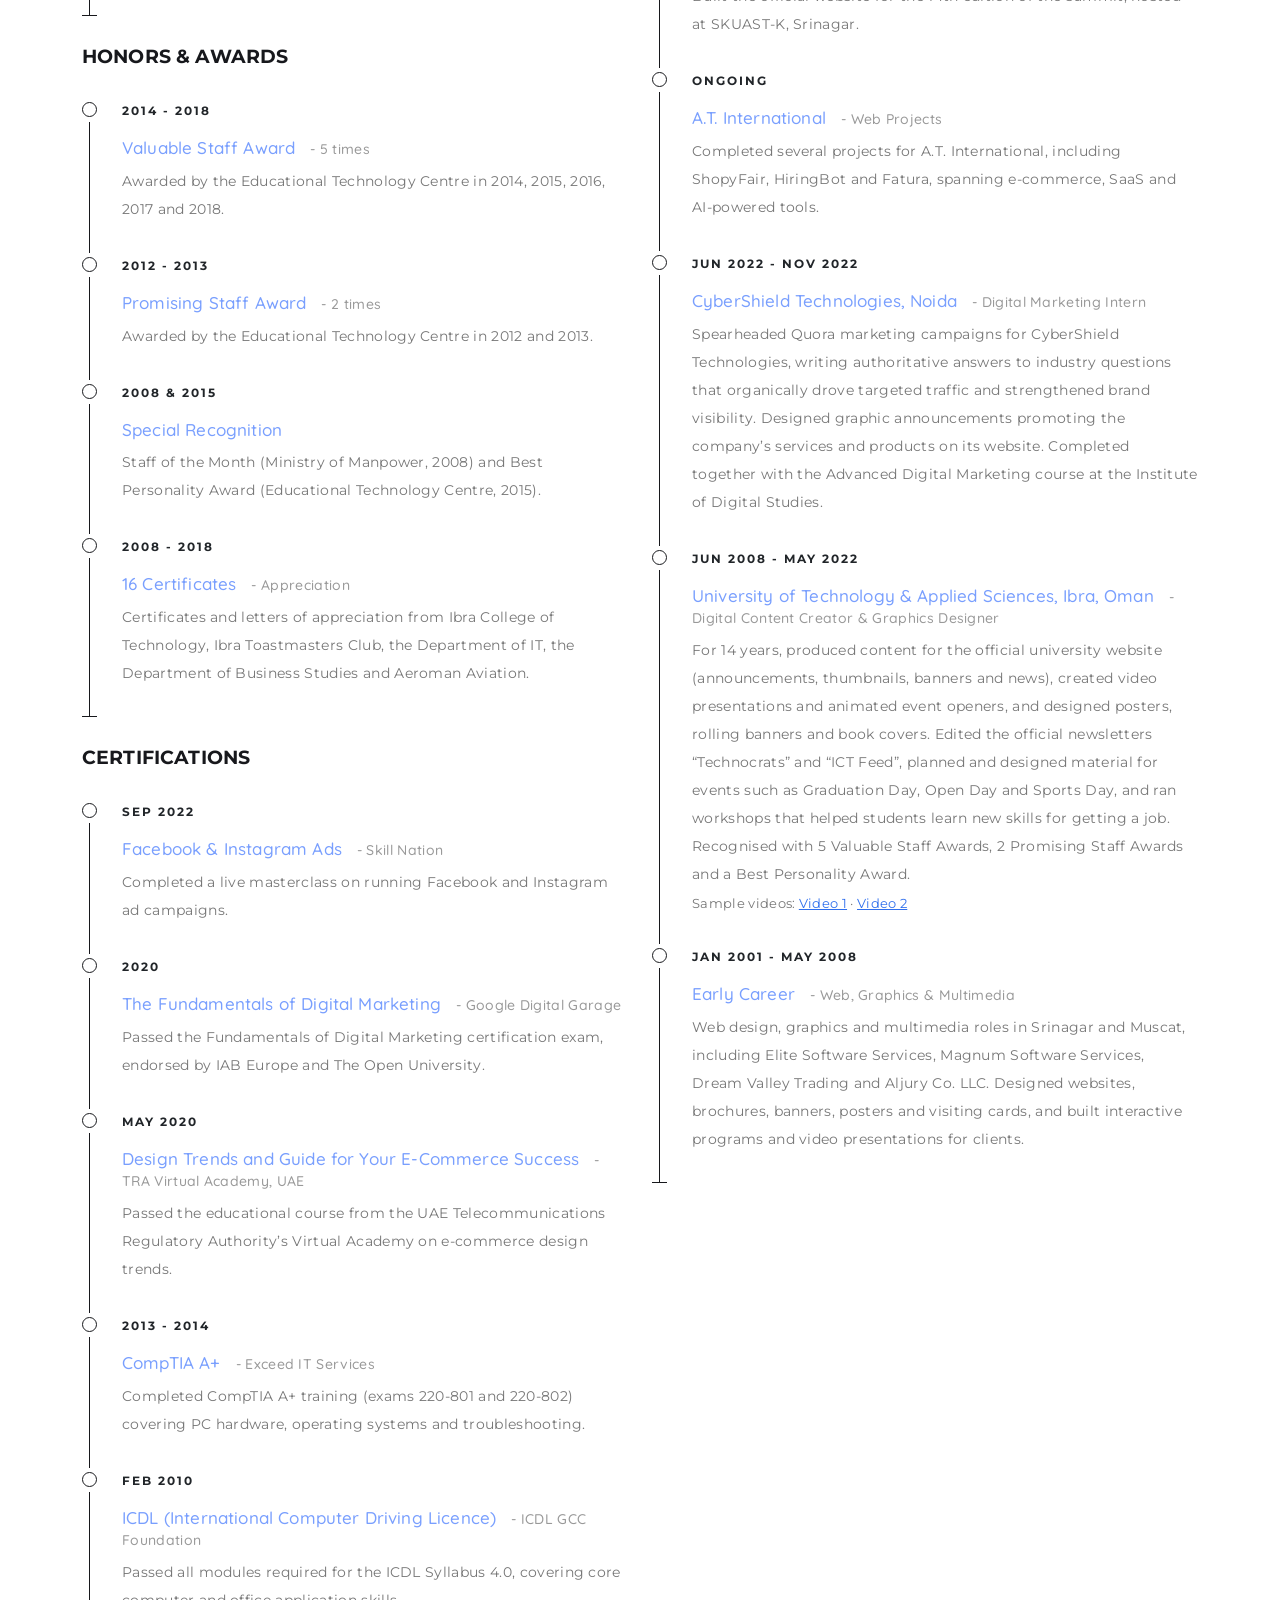
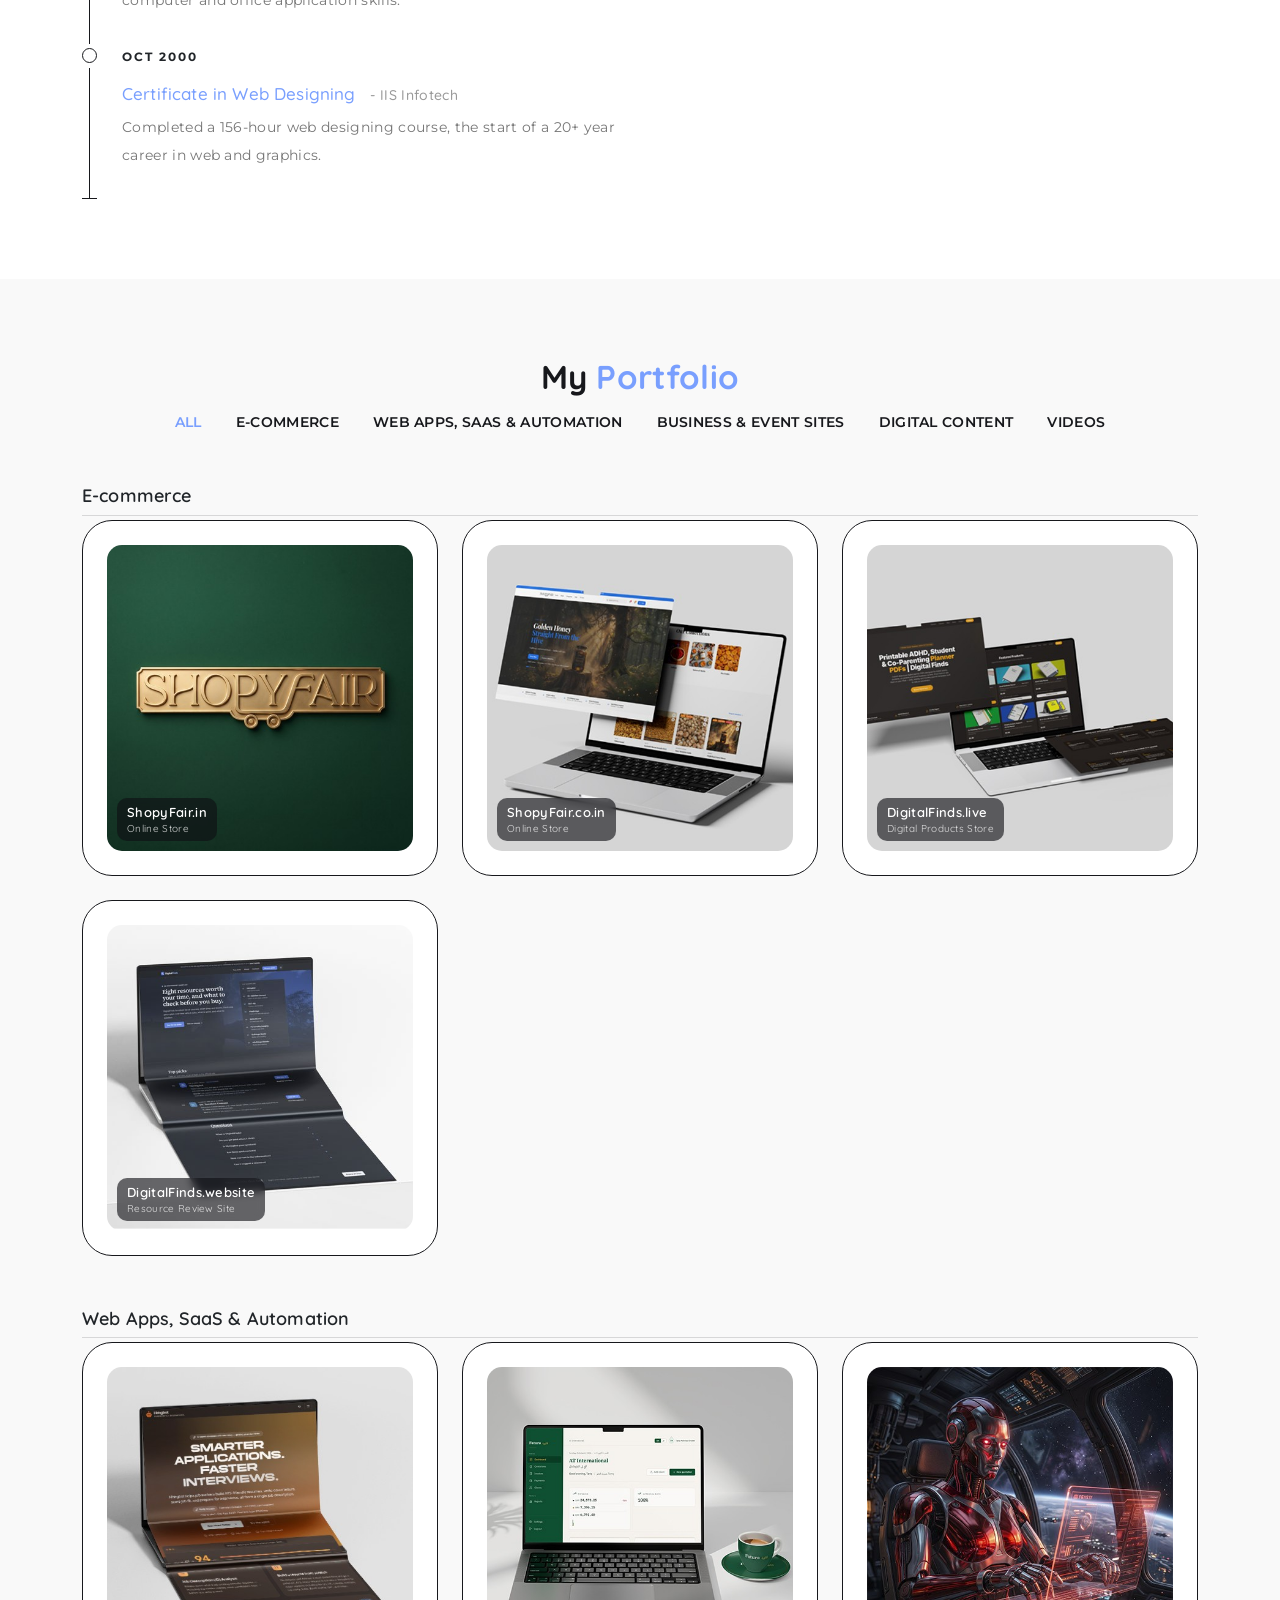
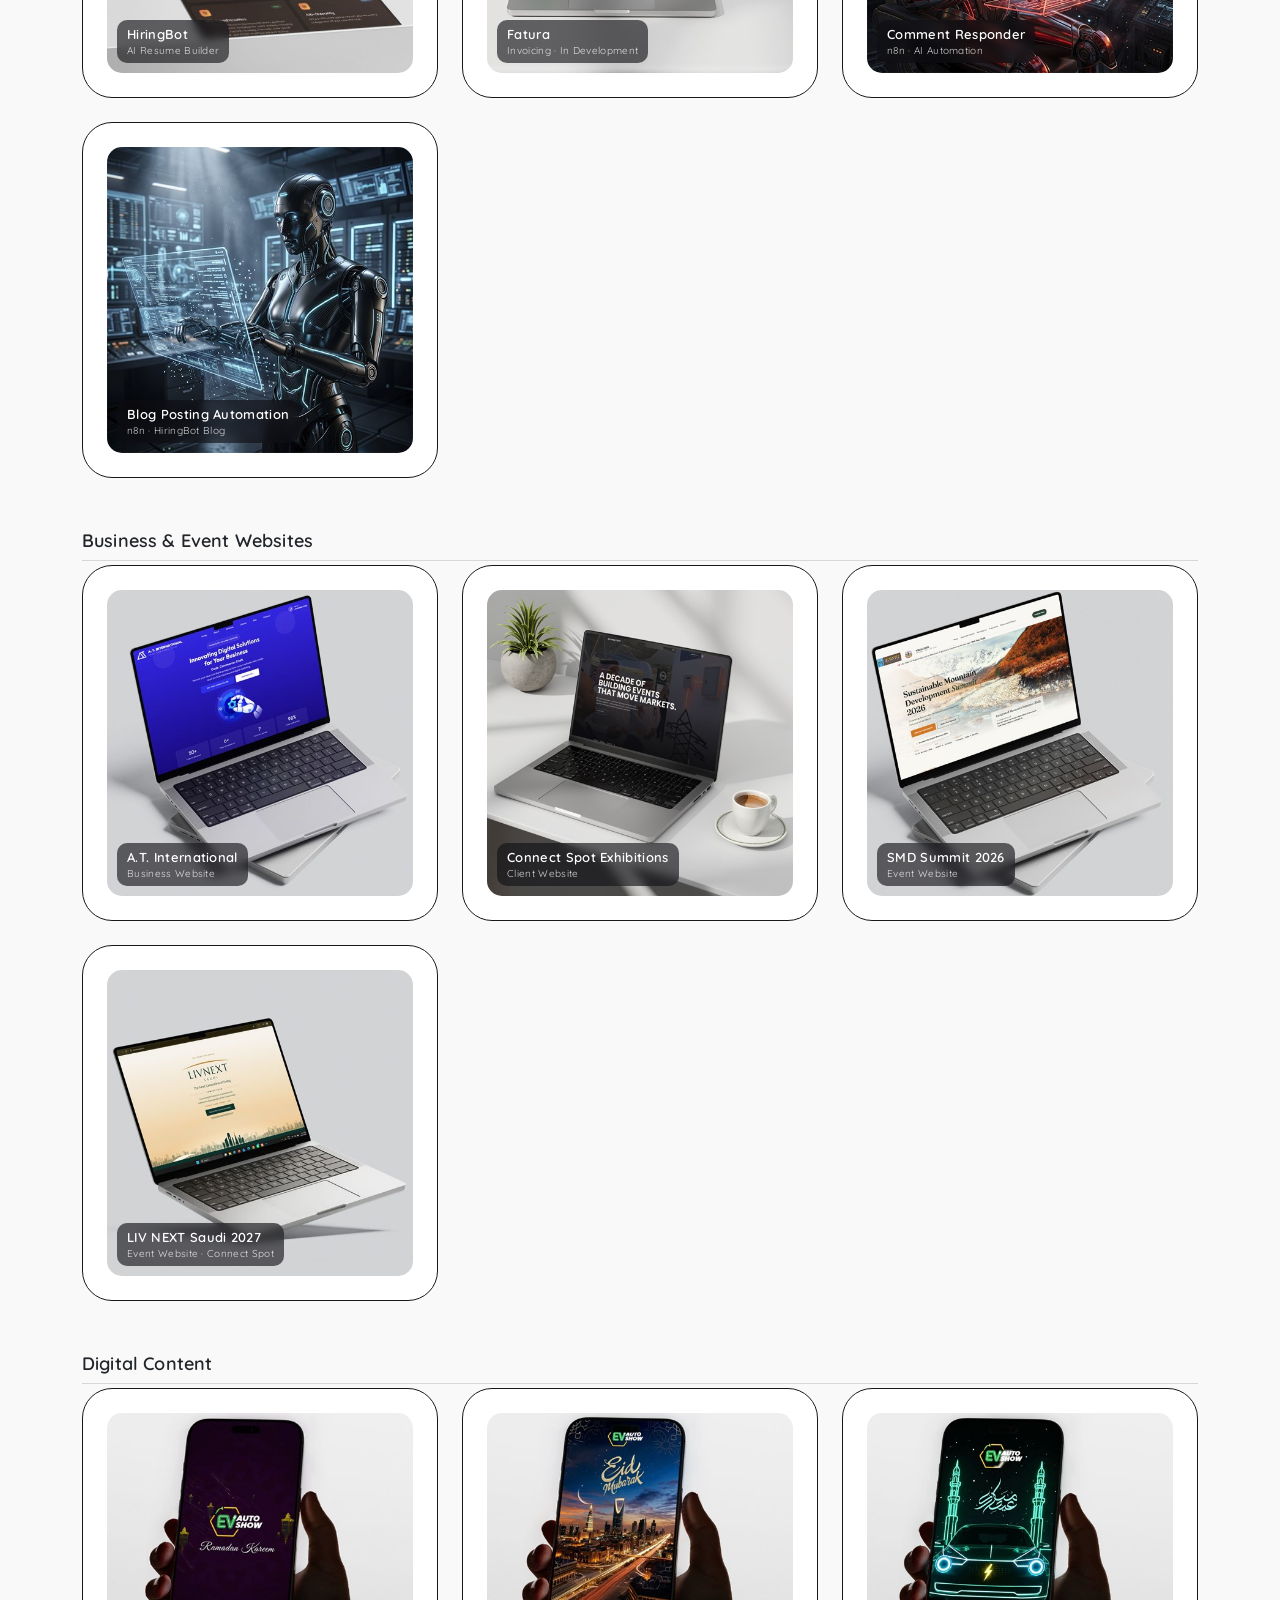
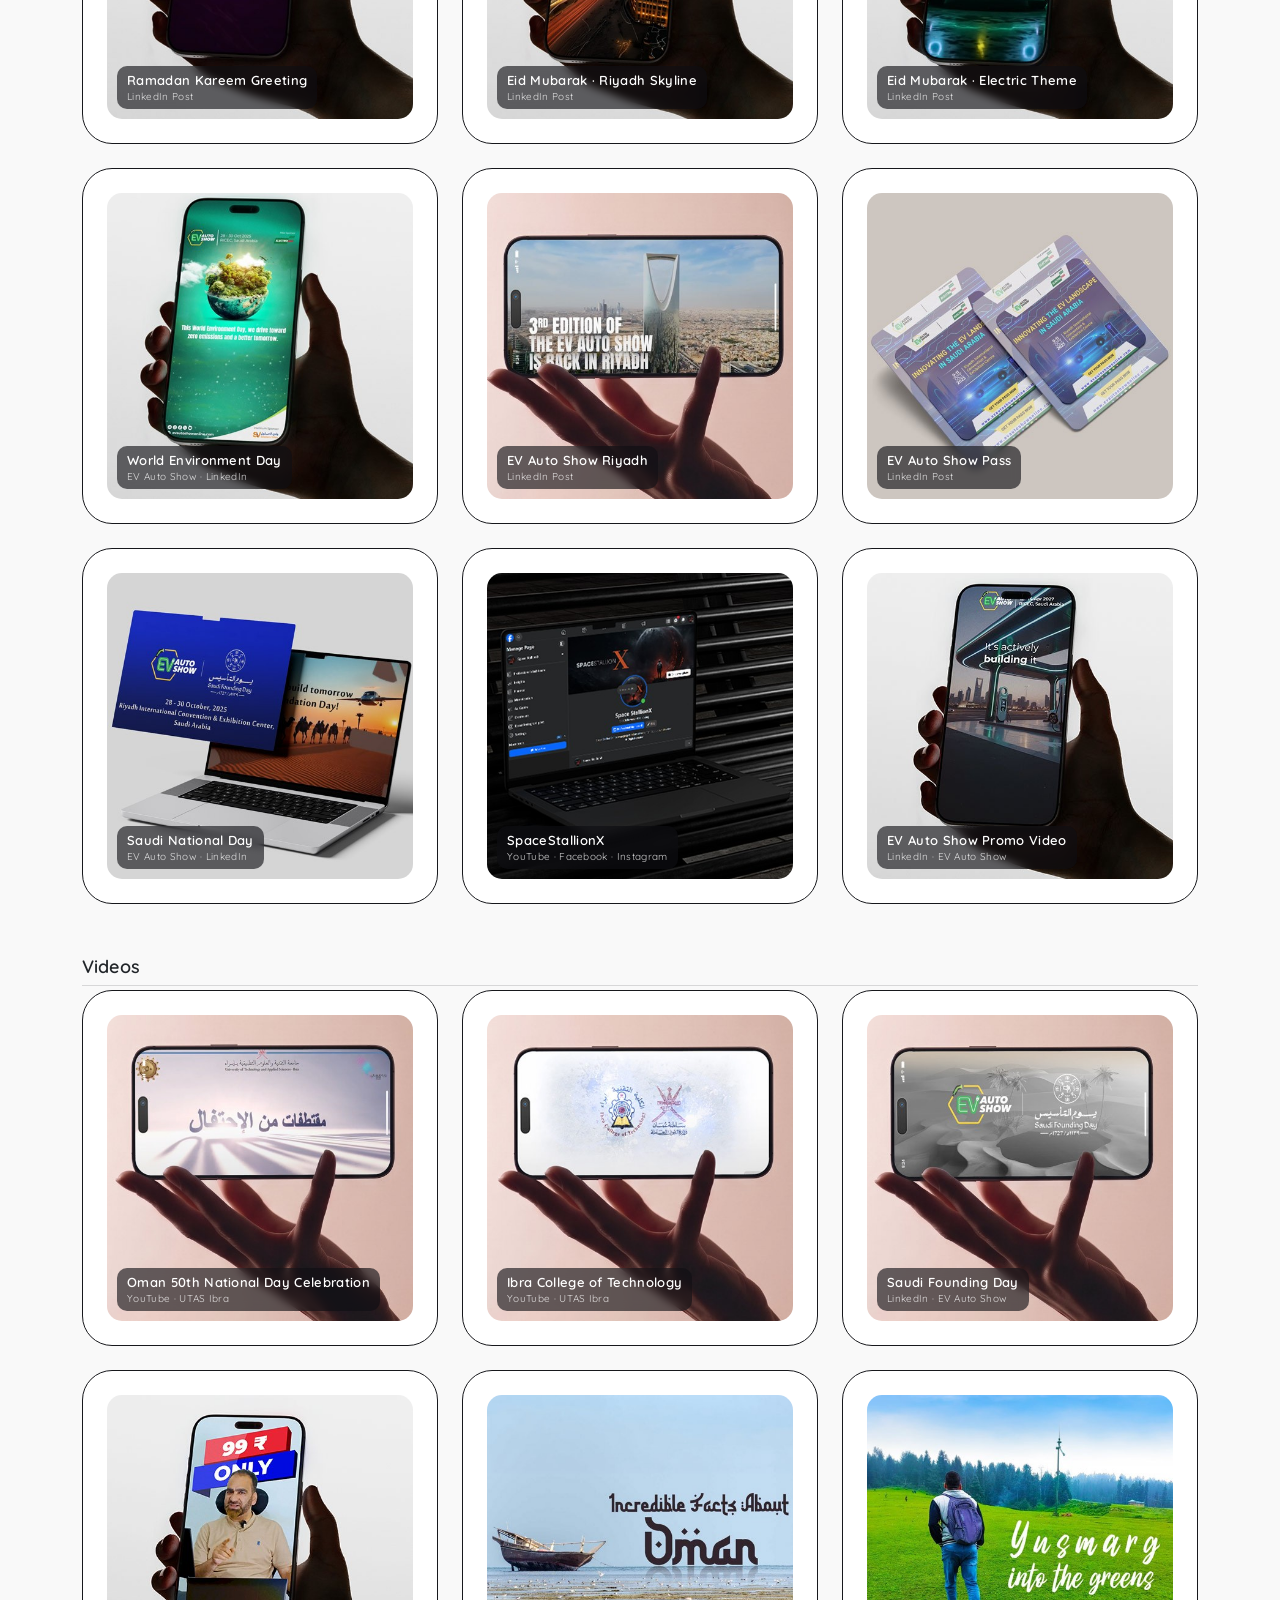
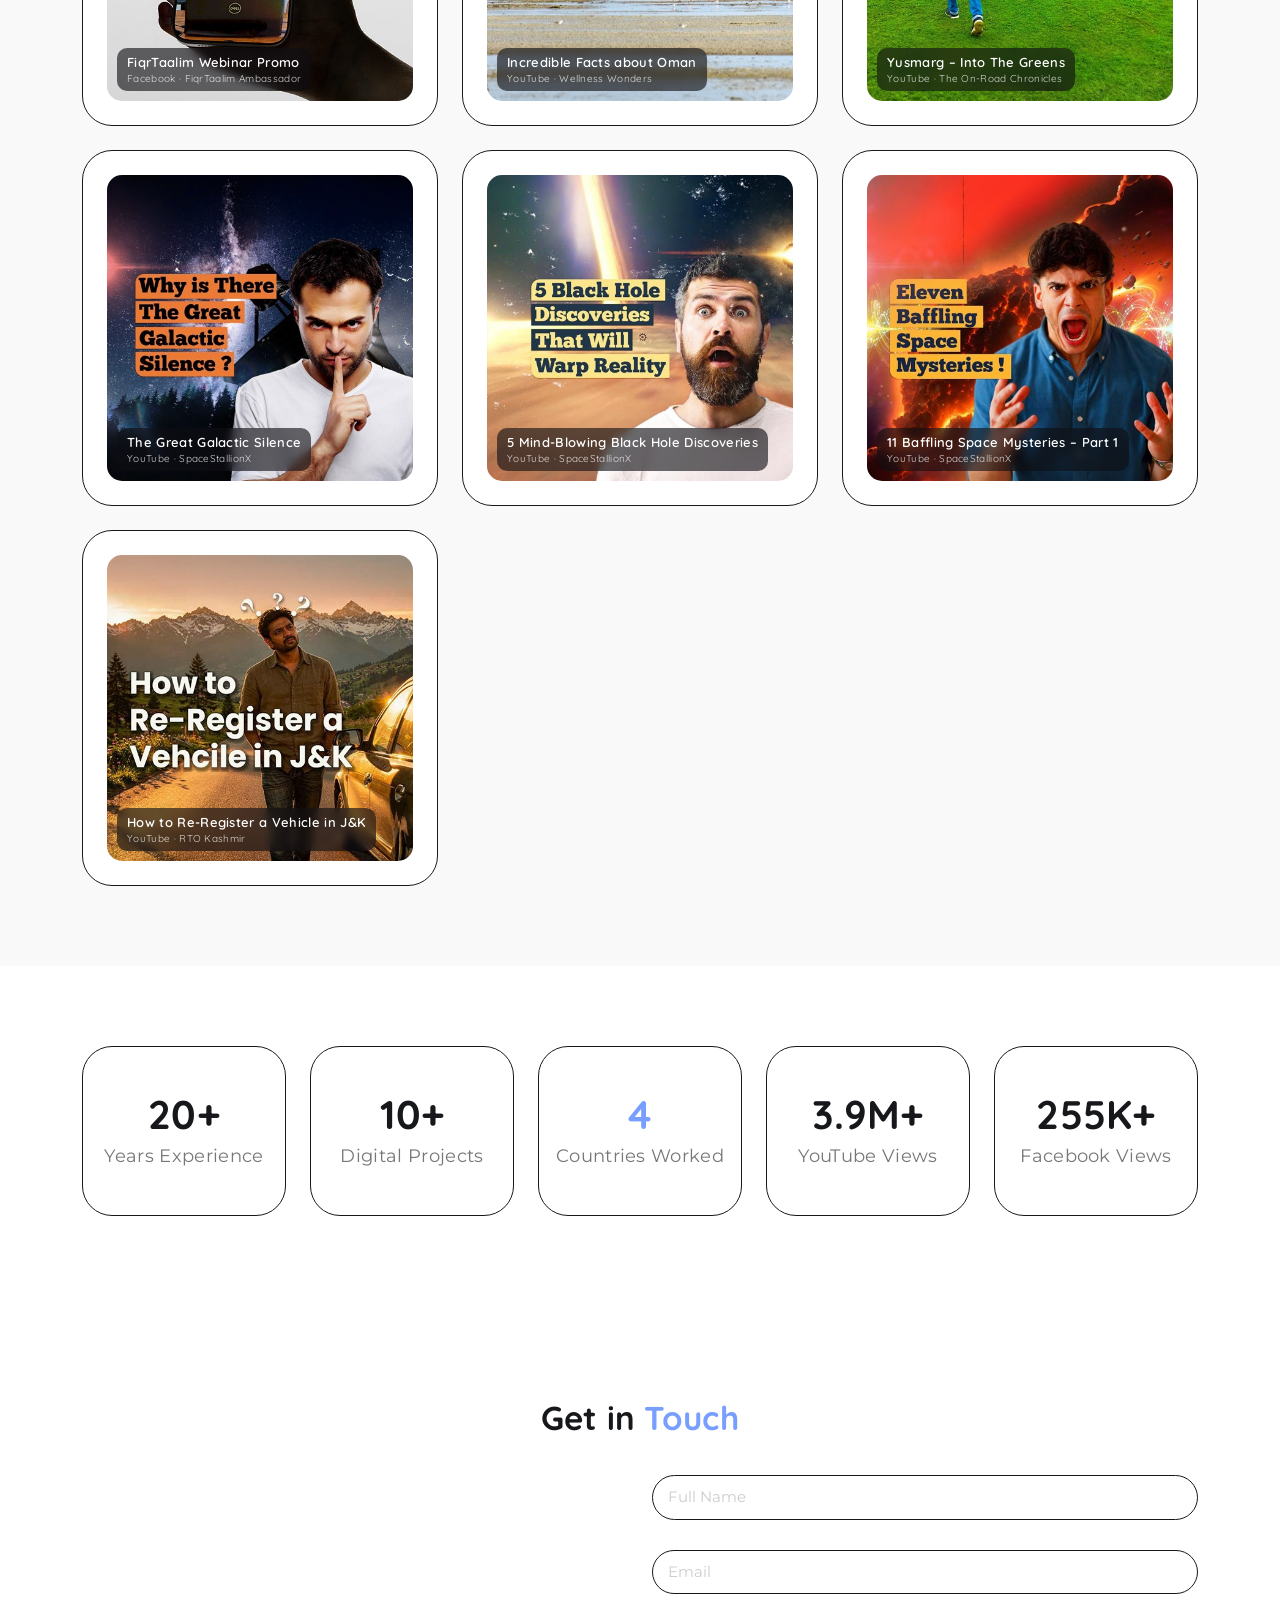
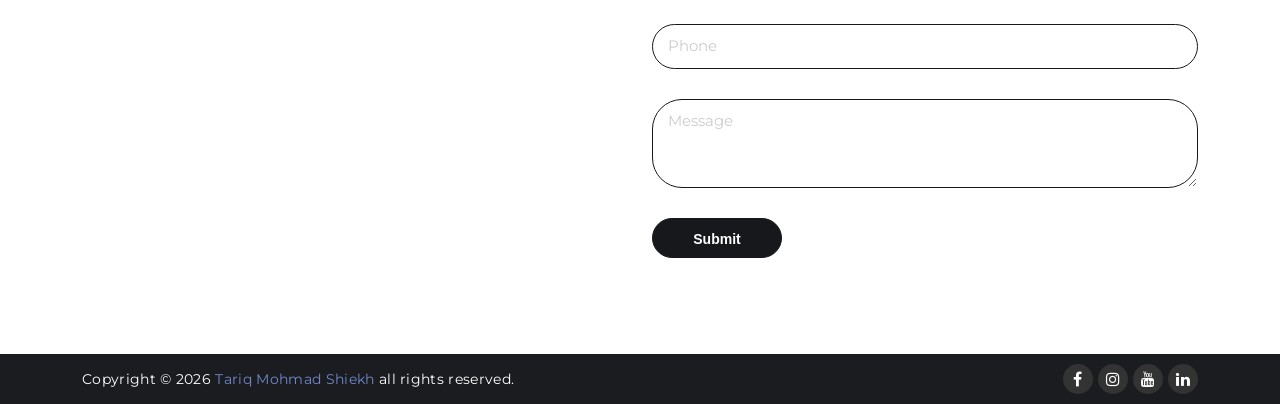
==== commit 6f8a41fd: "Blog automation card: new thumbnail Co-Authored-By: Claude Sonnet 5.5 <noreply@anthropic.com> Claude" ====
--- a/index.html
+++ b/index.html
@@ -703,7 +703,7 @@
                                         <div class="col-lg-4 col-md-6 col-xs-12 mix saas">
                                             <div class="hovereffect">
                                                 <div class="portfolio-img">
-                                                    <img src="assets/img/portfolio/blog-automation.jpg" alt="Diagram of the HiringBot blog automation: a Monday and Friday schedule picks the next draft from Google Drive, an AI copy editor cleans it, checks run, and the post is published with an email alert" width="500" height="500" loading="lazy" decoding="async">
+                                                    <img src="assets/img/portfolio/blog-automation.jpg" alt="Robot at a holographic control panel, representing the HiringBot blog posting automation" width="500" height="500" loading="lazy" decoding="async">
                                                     <h3><span>Blog Posting Automation</span><span>n8n &middot; HiringBot Blog</span></h3>
                                                 </div>
                                                 <div class="overlay">
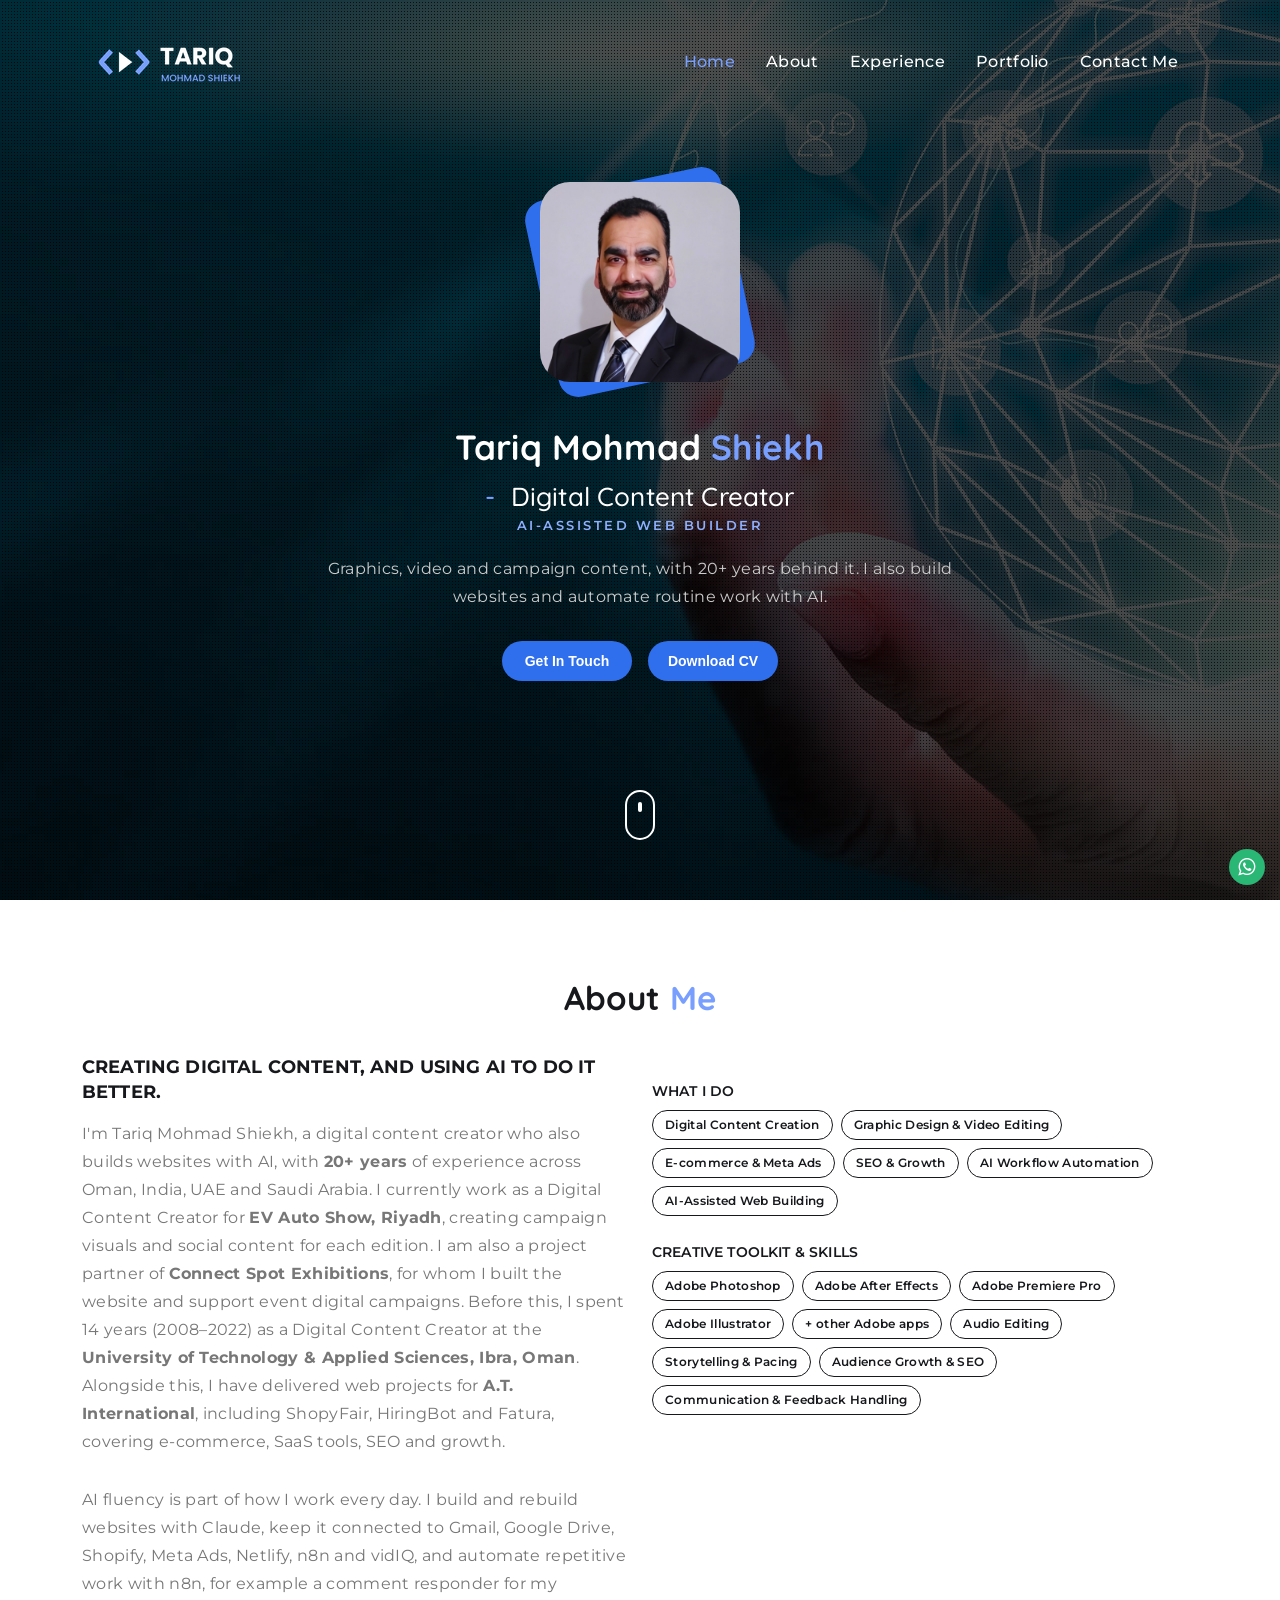
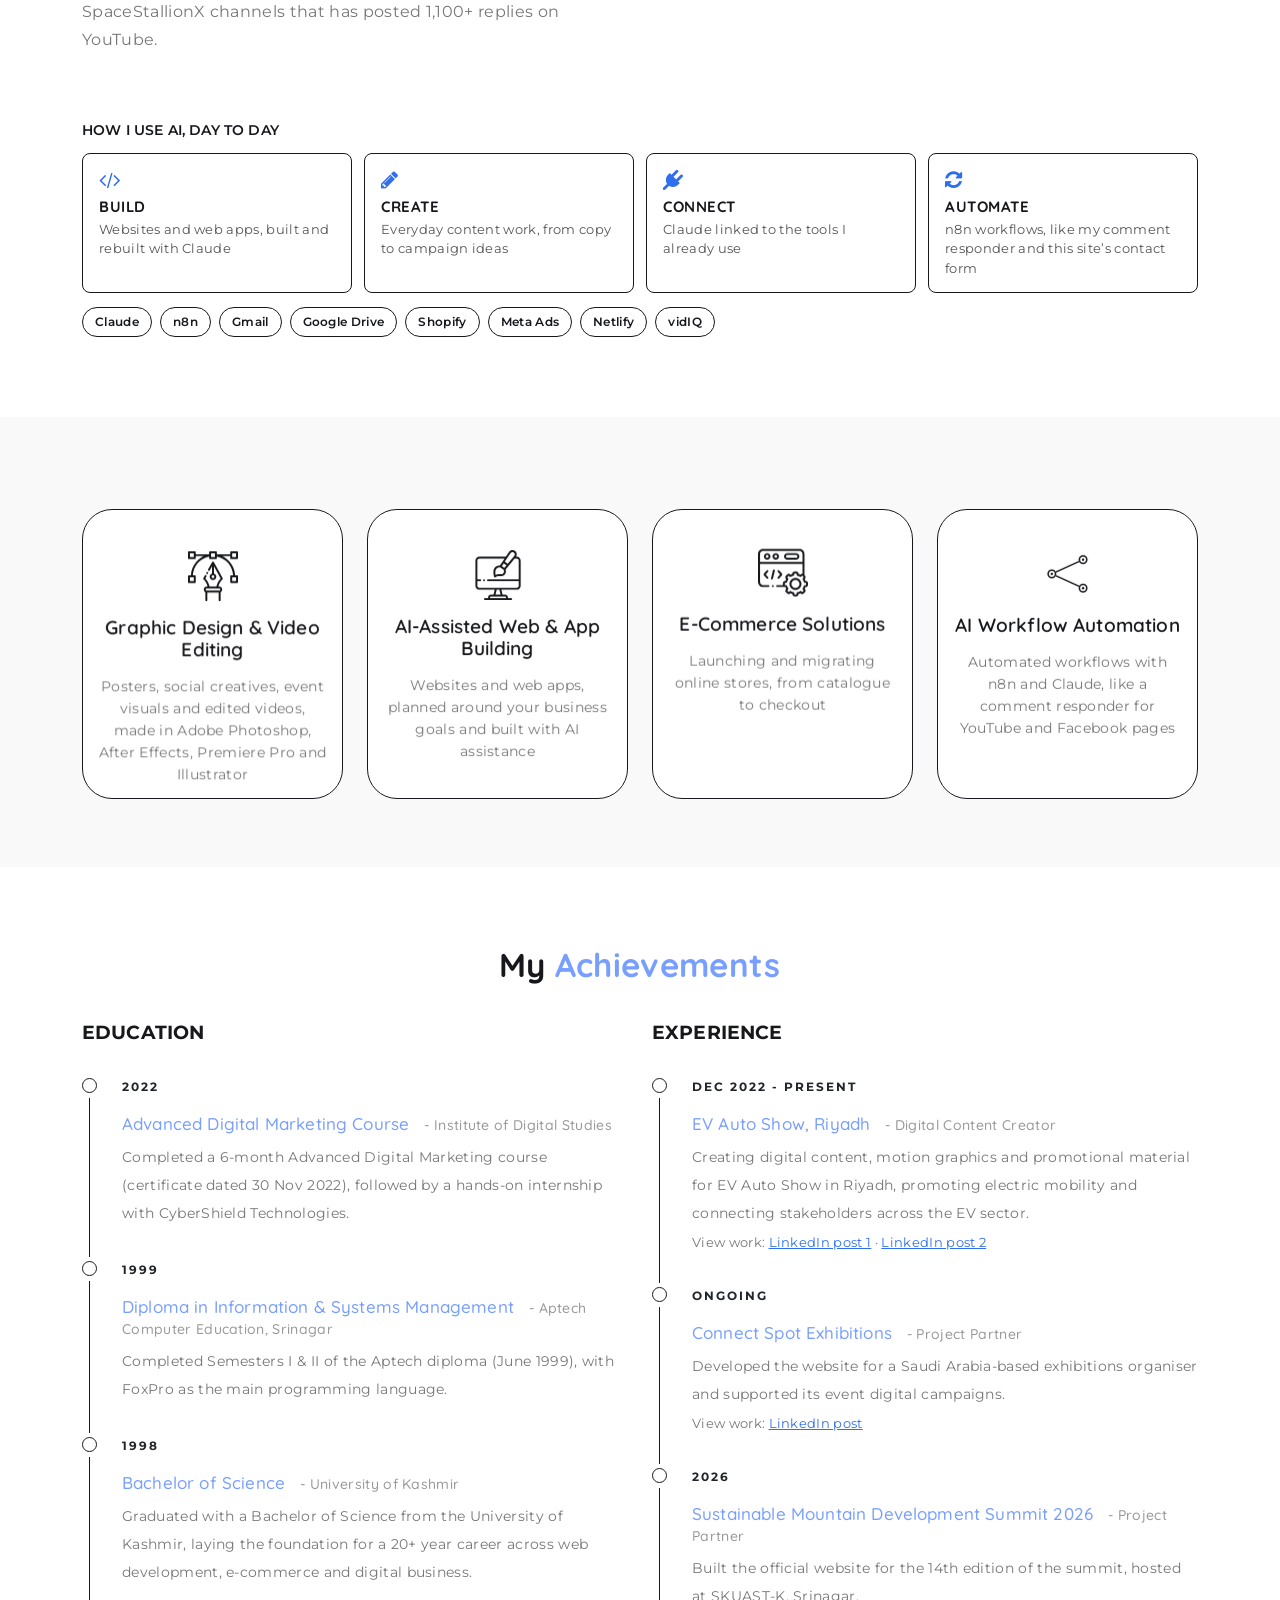
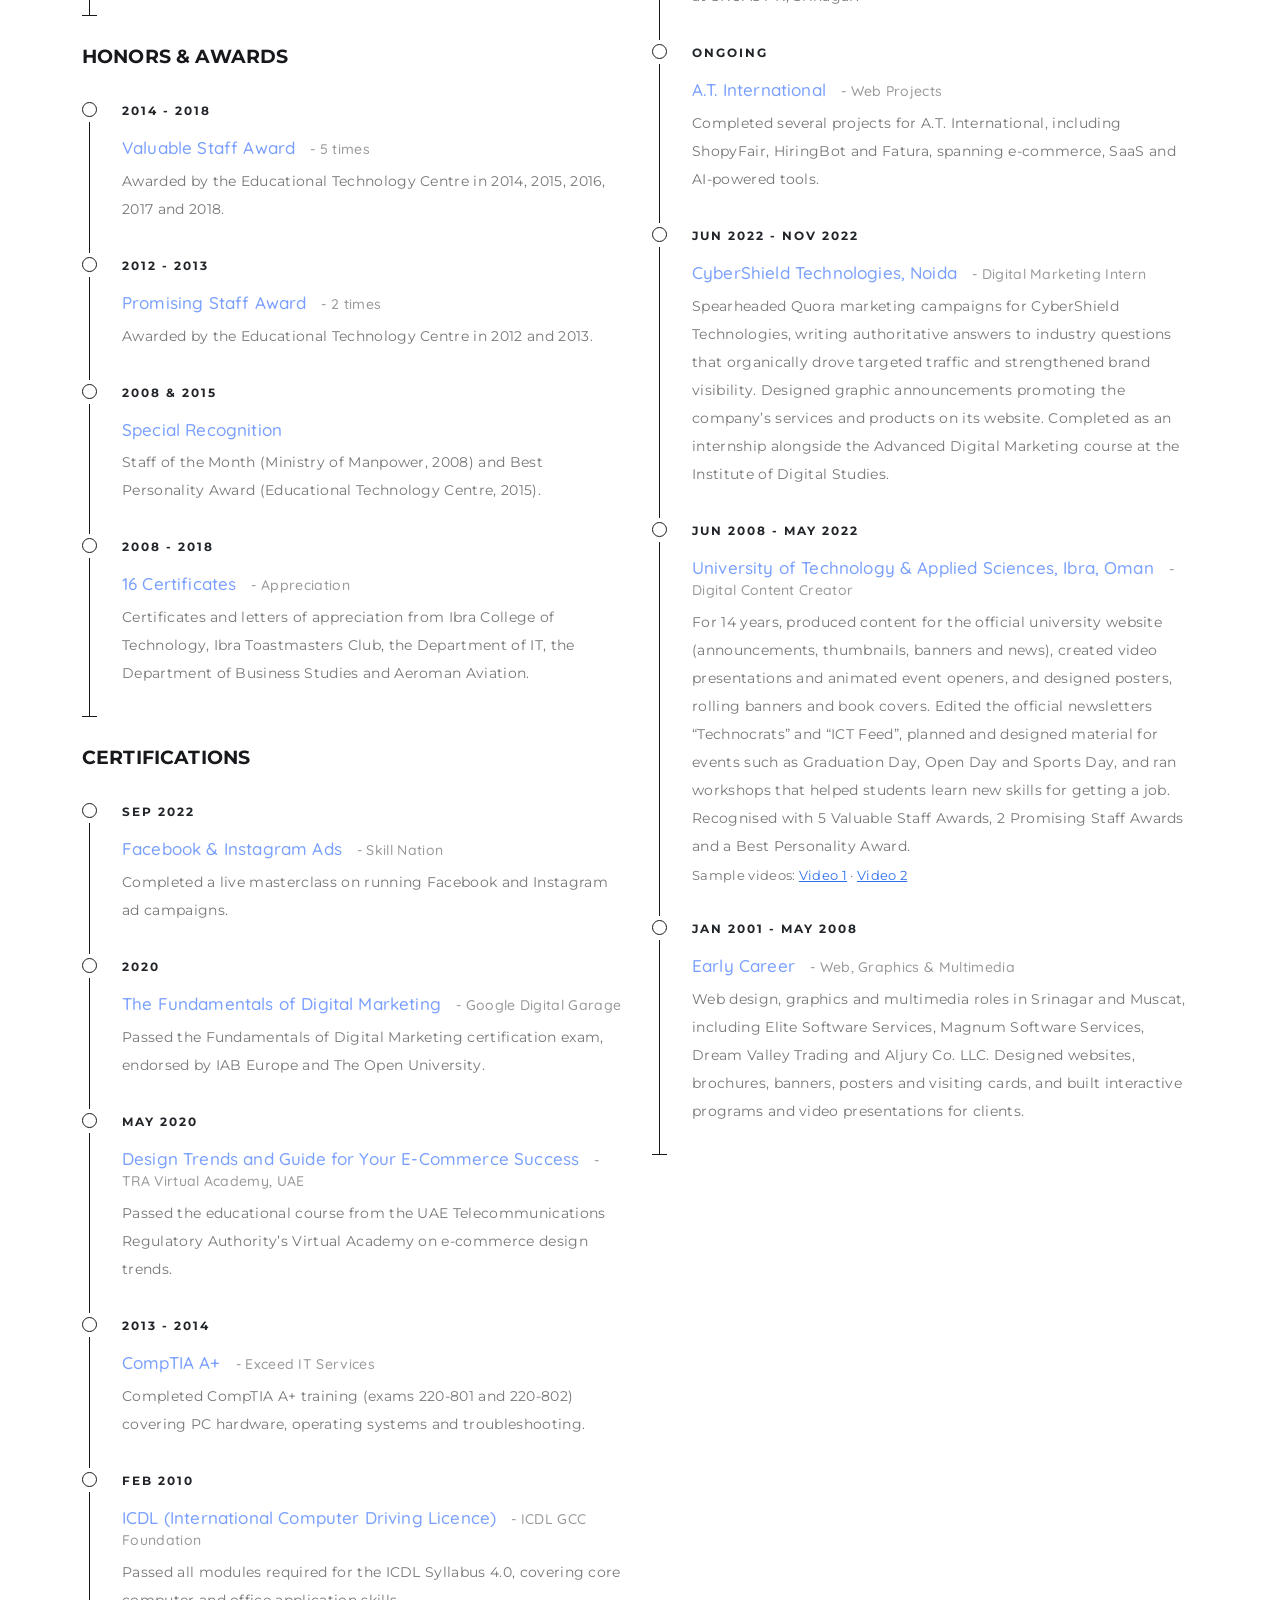
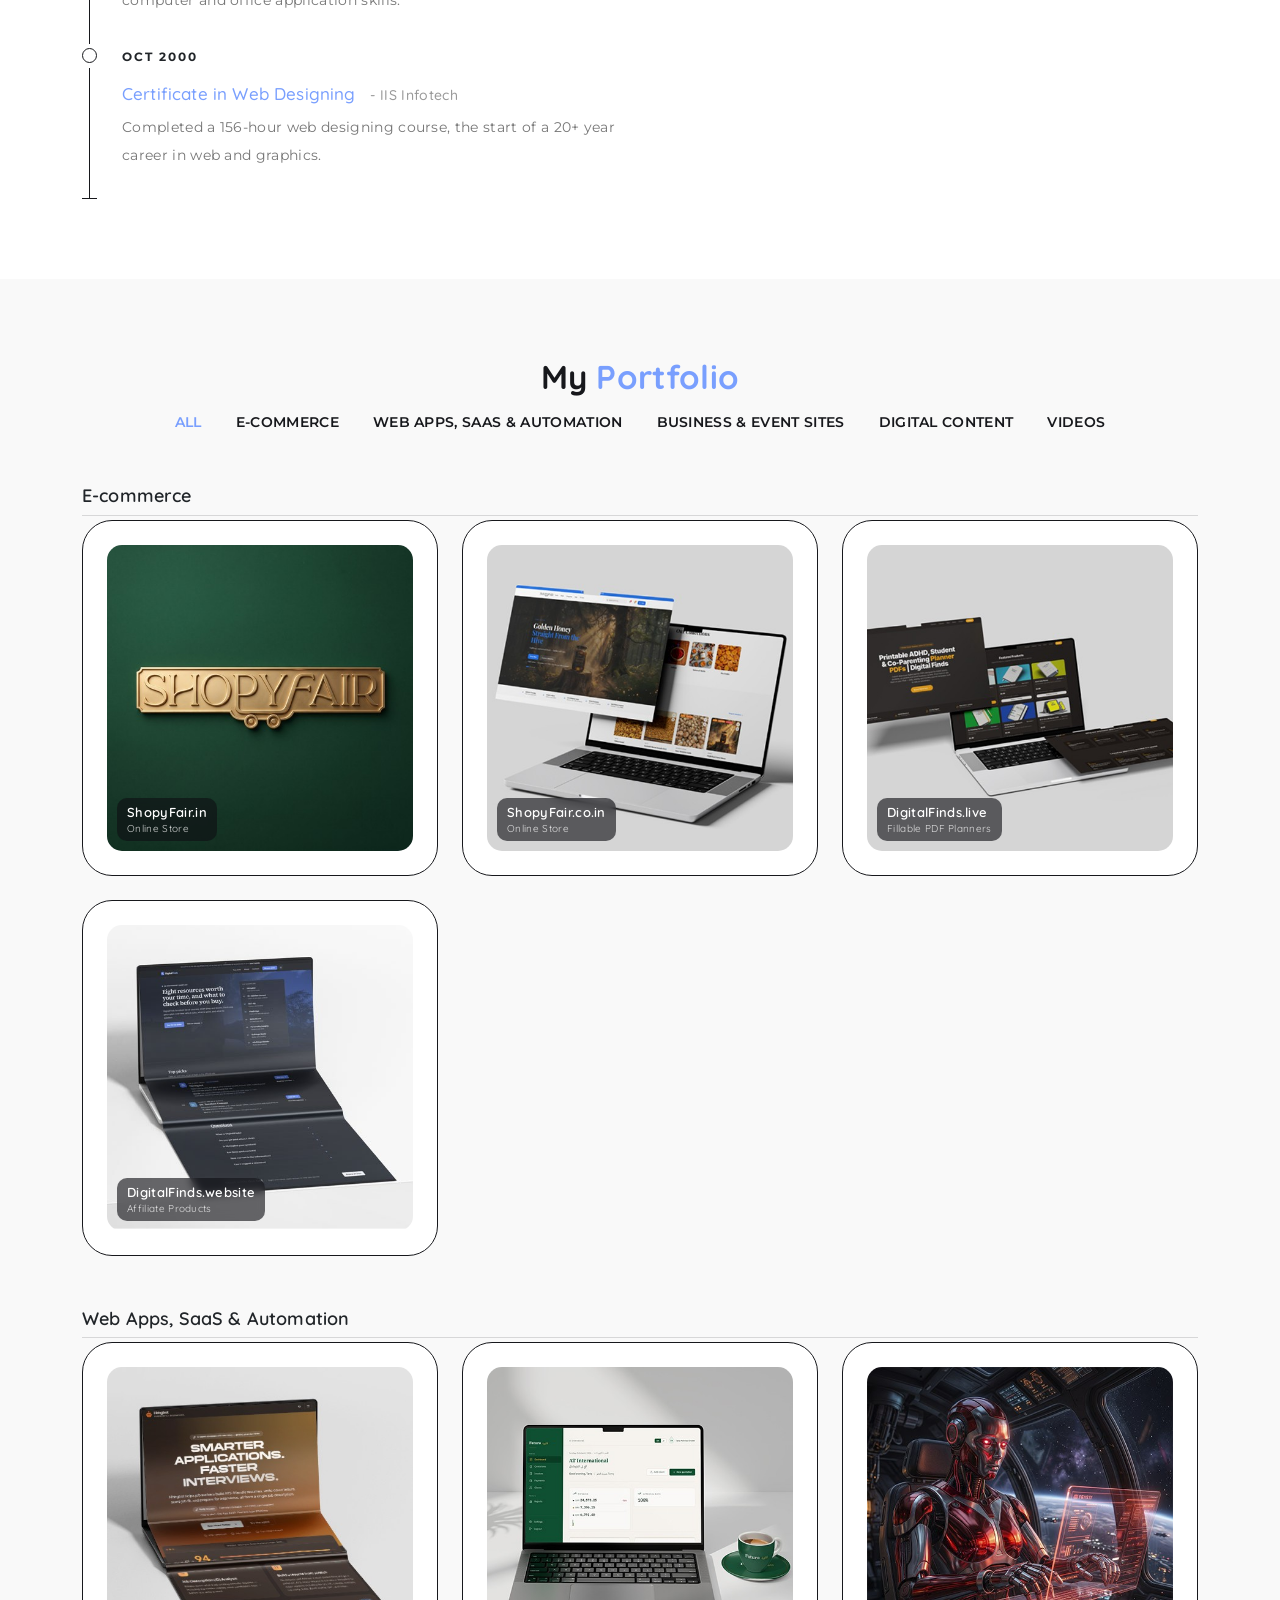
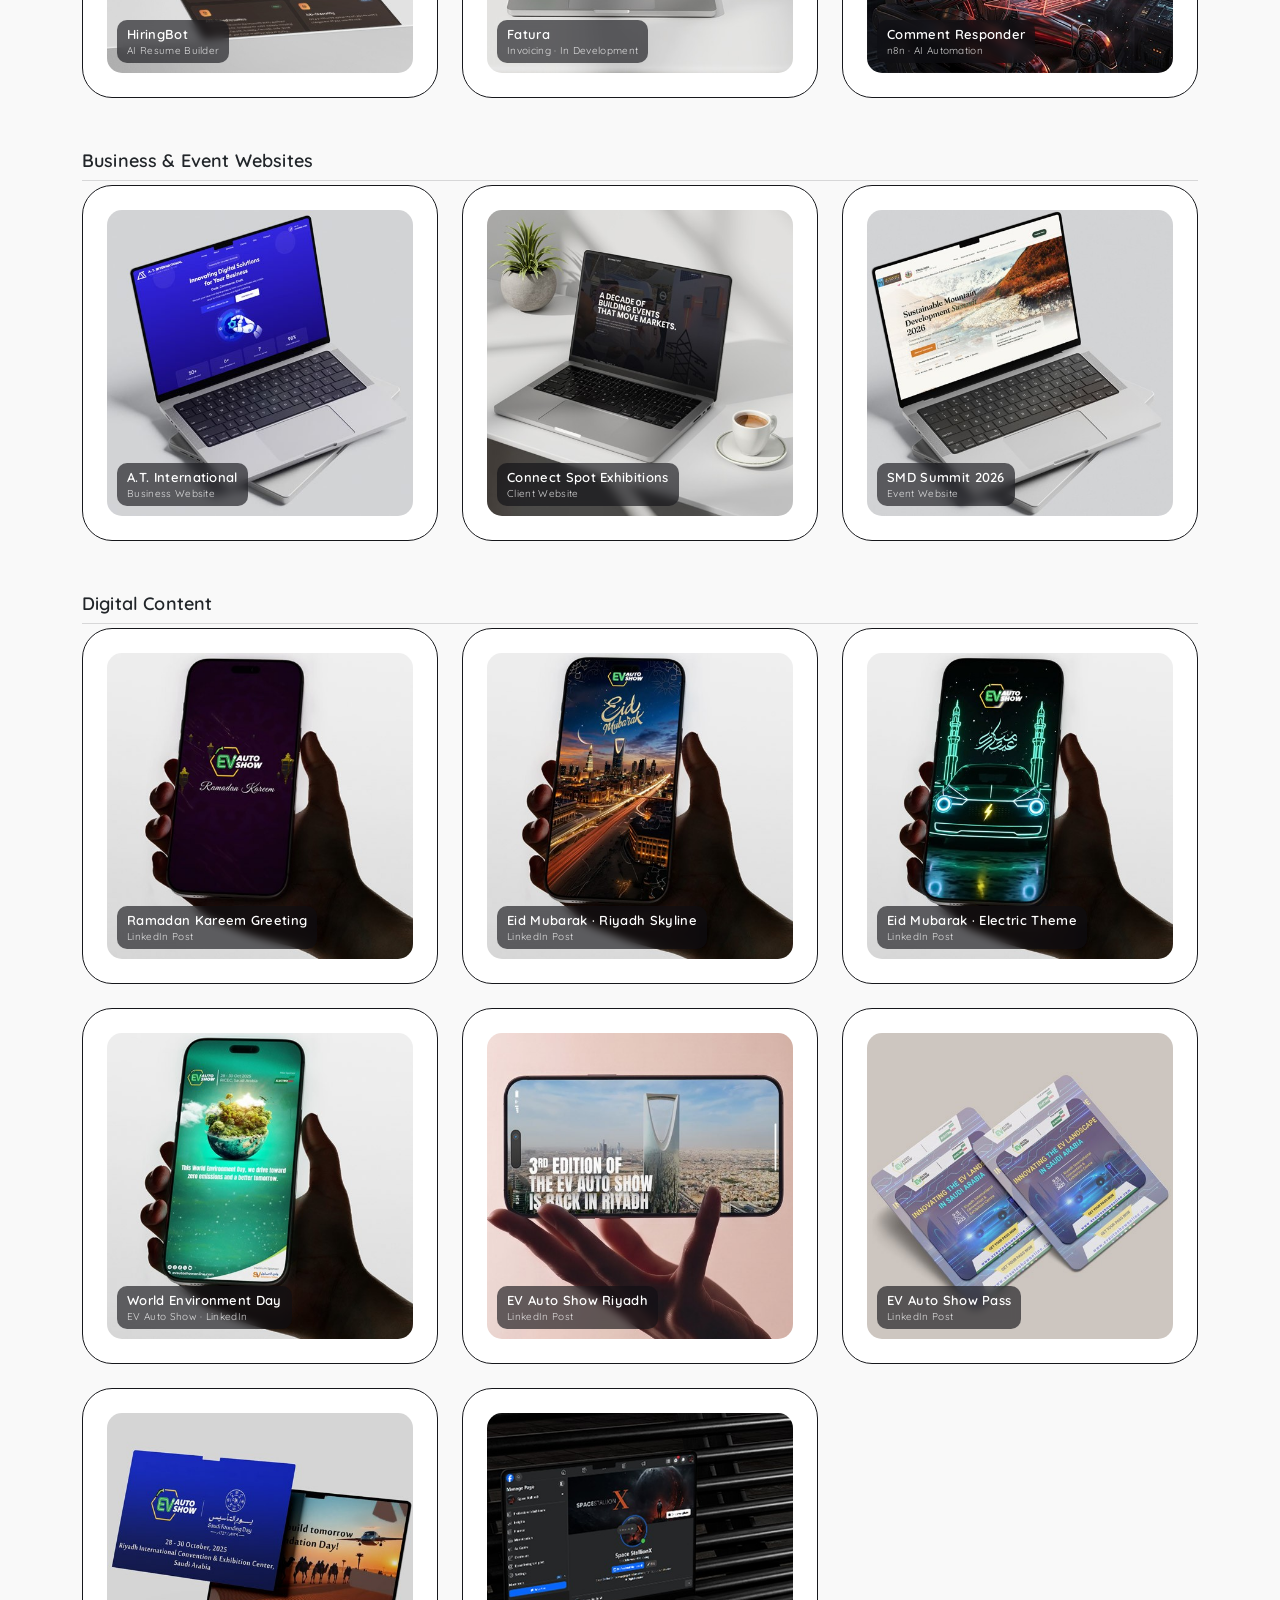
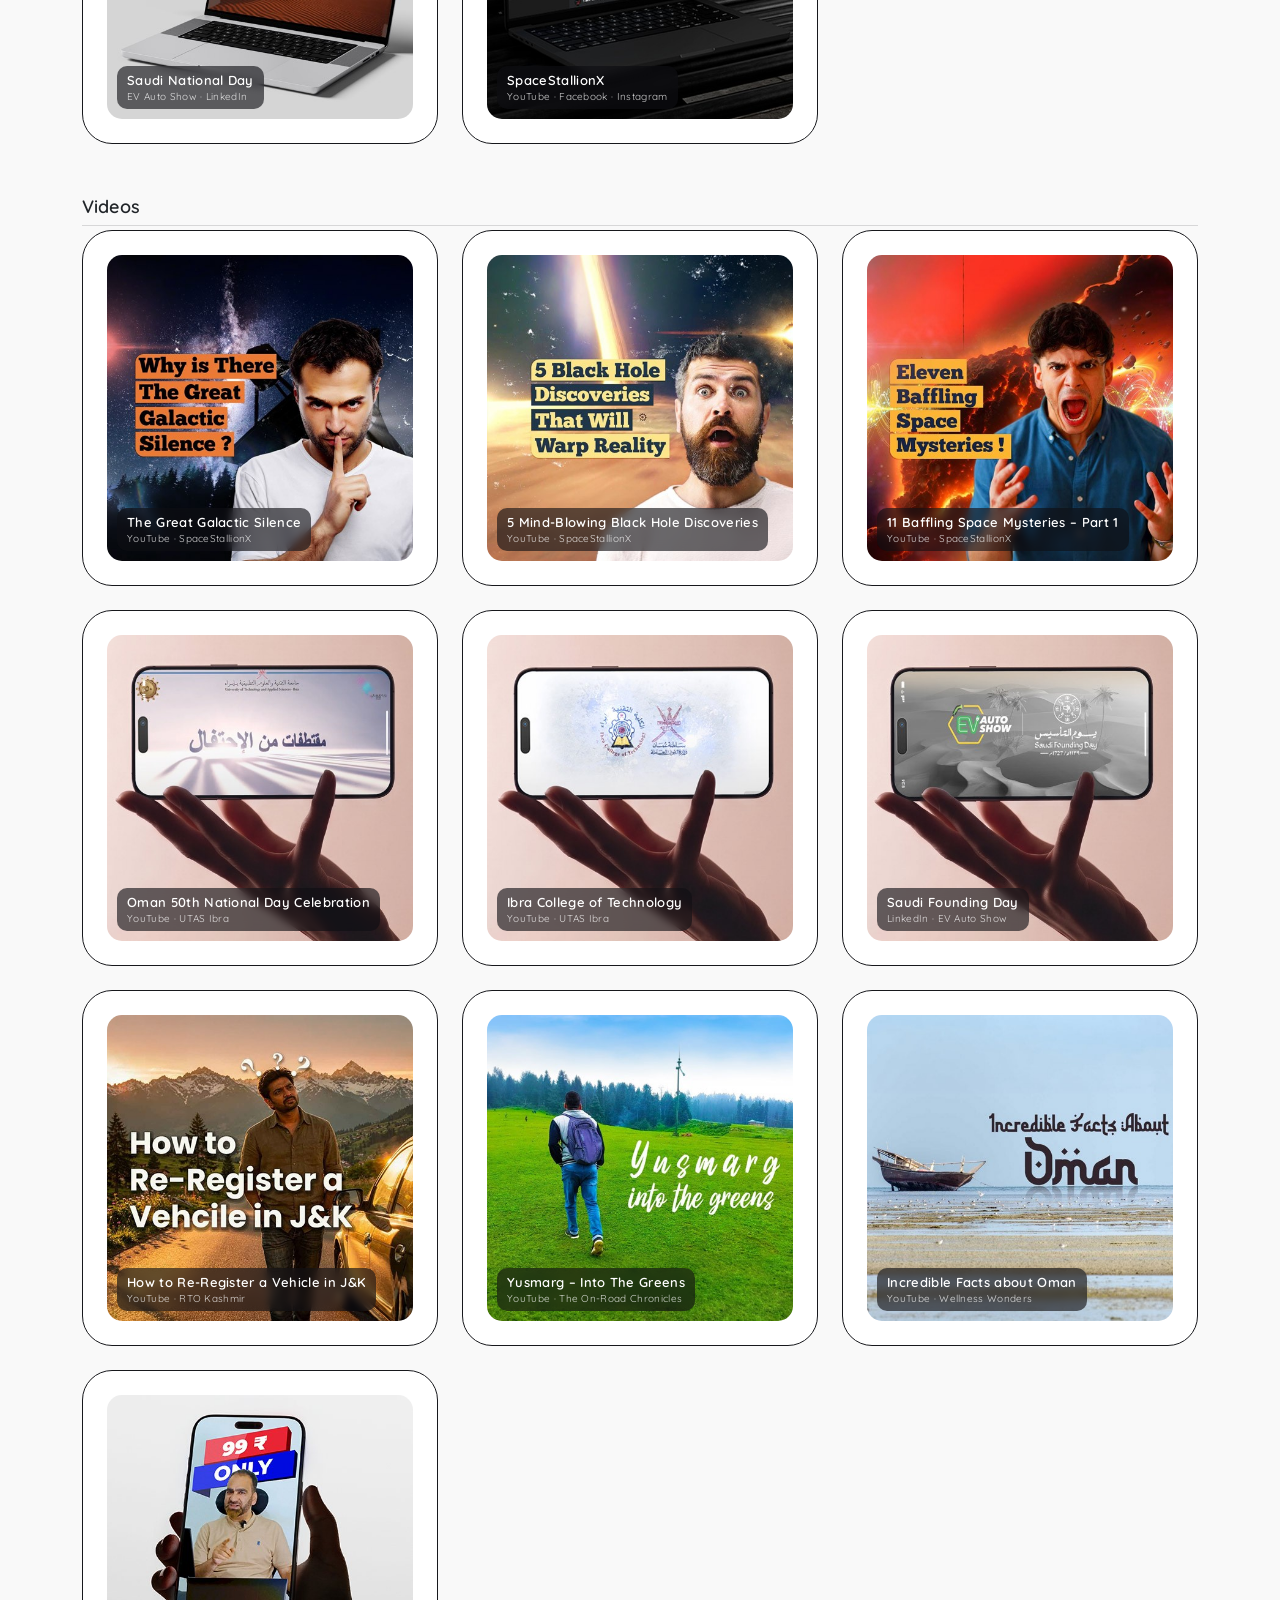
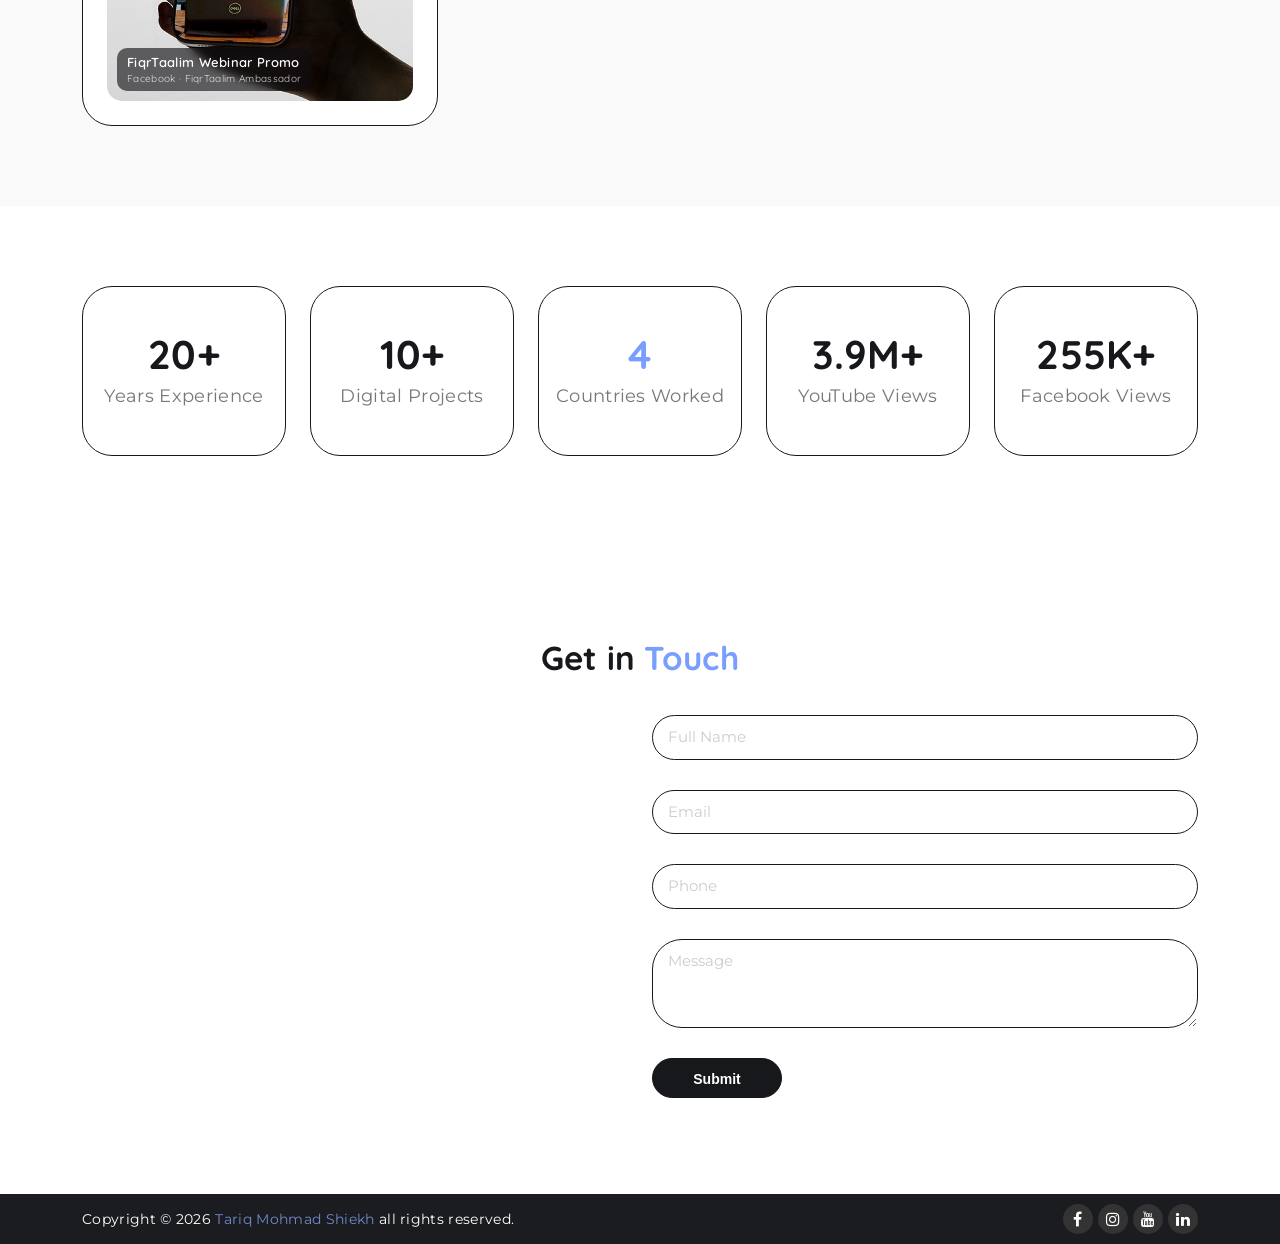
==== commit 3e5e73e2: "Portfolio update: Download CV button, remove skill bars, DigitalFinds subtitles, responder case stud" ====
--- a/index.html
+++ b/index.html
@@ -47,7 +47,7 @@
     <link rel="stylesheet" href="assets/css/plugins/aos.min.css" />
 
     <!-- Main Style -->
-    <link rel="stylesheet" id="main_style" href="assets/css/style.css?v=20261019" />
+    <link rel="stylesheet" id="main_style" href="assets/css/style.css?v=20261102" />
     <link rel="stylesheet" href="assets/css/responsive.css" />
 
     <script type="application/ld+json">
@@ -201,10 +201,10 @@
                     <div class="info">
                         <h1>Tariq Mohmad <span>Shiekh</span></h1>
                         <h2><span>-</span>Digital Content Creator</h2>
-                        <div class="hero-sub">E-commerce Marketing &middot; AI Workflow Automation</div>
+                        <div class="hero-sub">AI-Assisted Web Builder</div>
                         <p>Graphics, video and campaign content, with 20+ years behind it. I also build websites and automate routine work with AI.</p>
                         <a class="custom-btn ms-btn-1 nav-about" href="#contact">Get In Touch</a>
-                        <a class="custom-btn ms-btn-1 hero-cv" href="assets/Tariq-Mohmad-Shiekh-CV.pdf" download>Download CV</a>
+                        <a class="custom-btn ms-btn-1 cv-btn" href="assets/Tariq-Mohmad-Shiekh-CV.pdf" download>Download CV</a>
                     </div>
                 </div>
                 <div class="scroll-down"></div>
@@ -230,11 +230,11 @@
                 </div>
                 <div class="col-lg-6">
                     <div class="ms-skill-progress">
-                                                <div class="ai-fluency what-i-do">
+                        <div class="ai-fluency creative-toolkit">
                             <h5>WHAT I DO</h5>
                             <div class="ai-chips"><span>Digital Content Creation</span><span>Graphic Design &amp; Video Editing</span><span>E-commerce &amp; Meta Ads</span><span>SEO &amp; Growth</span><span>AI Workflow Automation</span><span>AI-Assisted Web Building</span></div>
                         </div>
-                                                <div class="ai-fluency creative-toolkit">
+                        <div class="ai-fluency creative-toolkit">
                             <h5>CREATIVE TOOLKIT &amp; SKILLS</h5>
                             <div class="ai-chips"><span>Adobe Photoshop</span><span>Adobe After Effects</span><span>Adobe Premiere Pro</span><span>Adobe Illustrator</span><span>+ other Adobe apps</span><span>Audio Editing</span><span>Storytelling &amp; Pacing</span><span>Audience Growth &amp; SEO</span><span>Communication &amp; Feedback Handling</span></div>
                         </div>
@@ -372,7 +372,7 @@
                                 <div class="timeline-marker"></div>
                                 <div class="timeline-content">
                                     <h5 class="timeline-title">Advanced Digital Marketing Course<span class="sub">- Institute of Digital Studies</span></h5>
-                                    <p>Completed a 6-month Advanced Digital Marketing course with the Institute of Digital Studies (certificate dated 30 Nov 2022), together with a digital marketing internship at CyberShield Technologies.</p>
+                                    <p>Completed a 6-month Advanced Digital Marketing course (certificate dated 30 Nov 2022), followed by a hands-on internship with CyberShield Technologies.</p>
                                 </div>
                             </li>
                             <li class="timeline-item" data-aos="fade-up" data-aos-duration="2000" data-aos-delay="350">
@@ -499,7 +499,7 @@
                                 </div>
                                 <div class="timeline-marker"></div>
                                 <div class="timeline-content">
-                                    <h5 class="timeline-title">EV Auto Show, Riyadh<span class="sub">- Digital Content Creator (Hybrid)</span></h5>
+                                    <h5 class="timeline-title">EV Auto Show, Riyadh<span class="sub">- Digital Content Creator</span></h5>
                                     <p>Creating digital content, motion graphics and promotional material for EV Auto Show in Riyadh, promoting electric mobility and connecting stakeholders across the EV sector.</p>
                                     <p class="work-links">View work: <a href="https://www.linkedin.com/feed/update/urn:li:activity:7166466845179420673/" target="_blank" rel="noopener noreferrer">LinkedIn post 1</a> &middot; <a href="https://www.linkedin.com/feed/update/urn:li:activity:7219985707967107074/" target="_blank" rel="noopener noreferrer">LinkedIn post 2</a></p>
                                 </div>
@@ -511,7 +511,7 @@
                                 <div class="timeline-marker"></div>
                                 <div class="timeline-content">
                                     <h5 class="timeline-title">Connect Spot Exhibitions<span class="sub">- Project Partner</span></h5>
-                                    <p>Developed the website for a Saudi Arabia-based exhibitions organiser and supported its event digital campaigns, including the pre-launch site for LIV NEXT Saudi 2027.</p>
+                                    <p>Developed the website for a Saudi Arabia-based exhibitions organiser and supported its event digital campaigns.</p>
                                     <p class="work-links">View work: <a href="https://www.linkedin.com/feed/update/urn:li:activity:7028327886218477568/" target="_blank" rel="noopener noreferrer">LinkedIn post</a></p>
                                 </div>
                             </li>
@@ -542,7 +542,7 @@
                                 <div class="timeline-marker"></div>
                                 <div class="timeline-content">
                                     <h5 class="timeline-title">CyberShield Technologies, Noida<span class="sub">- Digital Marketing Intern</span></h5>
-                                    <p>Spearheaded Quora marketing campaigns for CyberShield Technologies, writing authoritative answers to industry questions that organically drove targeted traffic and strengthened brand visibility. Designed graphic announcements promoting the company&rsquo;s services and products on its website. Completed together with the Advanced Digital Marketing course at the Institute of Digital Studies.</p>
+                                    <p>Spearheaded Quora marketing campaigns for CyberShield Technologies, writing authoritative answers to industry questions that organically drove targeted traffic and strengthened brand visibility. Designed graphic announcements promoting the company&rsquo;s services and products on its website. Completed as an internship alongside the Advanced Digital Marketing course at the Institute of Digital Studies.</p>
                                 </div>
                             </li>
                             <li class="timeline-item" data-aos="fade-up" data-aos-duration="2000" data-aos-delay="900">
@@ -551,7 +551,7 @@
                                 </div>
                                 <div class="timeline-marker"></div>
                                 <div class="timeline-content">
-                                    <h5 class="timeline-title">University of Technology &amp; Applied Sciences, Ibra, Oman<span class="sub">- Digital Content Creator &amp; Graphics Designer</span></h5>
+                                    <h5 class="timeline-title">University of Technology &amp; Applied Sciences, Ibra, Oman<span class="sub">- Digital Content Creator</span></h5>
                                     <p>For 14 years, produced content for the official university website (announcements, thumbnails, banners and news), created video presentations and animated event openers, and designed posters, rolling banners and book covers. Edited the official newsletters &ldquo;Technocrats&rdquo; and &ldquo;ICT Feed&rdquo;, planned and designed material for events such as Graduation Day, Open Day and Sports Day, and ran workshops that helped students learn new skills for getting a job.</p>
                                     <p>Recognised with 5 Valuable Staff Awards, 2 Promising Staff Awards and a Best Personality Award.</p>
                                     <p class="work-links">Sample videos: <a href="https://www.youtube.com/watch?v=HHuTL-d-cHI" target="_blank" rel="noopener noreferrer">Video 1</a> &middot; <a href="https://www.youtube.com/watch?v=wZlSXh08wkg" target="_blank" rel="noopener noreferrer">Video 2</a></p>
@@ -634,8 +634,8 @@
                                         <div class="col-lg-4 col-md-6 col-xs-12 mix ecommerce">
                                             <div class="hovereffect">
                                                 <div class="portfolio-img">
-                                                    <img src="assets/img/portfolio/33.jpg" alt="DigitalFinds.live, Digital Products Store" width="500" height="500" loading="lazy" decoding="async">
-                                                    <h3><span>DigitalFinds.live</span><span>Digital Products Store</span></h3>
+                                                    <img src="assets/img/portfolio/33.jpg" alt="DigitalFinds.live, Fillable PDF Planners" width="500" height="500" loading="lazy" decoding="async">
+                                                    <h3><span>DigitalFinds.live</span><span>Fillable PDF Planners</span></h3>
                                                 </div>
                                                 <div class="overlay">
                                                     <div class="overlay-info">
@@ -648,8 +648,8 @@
                                         <div class="col-lg-4 col-md-6 col-xs-12 mix ecommerce">
                                             <div class="hovereffect">
                                                 <div class="portfolio-img">
-                                                    <img src="assets/img/portfolio/77.jpg" alt="DigitalFinds.website, Resource Review Site" width="500" height="500" loading="lazy" decoding="async">
-                                                    <h3><span>DigitalFinds.website</span><span>Resource Review Site</span></h3>
+                                                    <img src="assets/img/portfolio/77.jpg" alt="DigitalFinds.website, Affiliate Products" width="500" height="500" loading="lazy" decoding="async">
+                                                    <h3><span>DigitalFinds.website</span><span>Affiliate Products</span></h3>
                                                 </div>
                                                 <div class="overlay">
                                                     <div class="overlay-info">
@@ -700,19 +700,6 @@
                                                 </div>
                                             </div>
                                         </div>
-                                        <div class="col-lg-4 col-md-6 col-xs-12 mix saas">
-                                            <div class="hovereffect">
-                                                <div class="portfolio-img">
-                                                    <img src="assets/img/portfolio/blog-automation.jpg" alt="Robot at a holographic control panel, representing the HiringBot blog posting automation" width="500" height="500" loading="lazy" decoding="async">
-                                                    <h3><span>Blog Posting Automation</span><span>n8n &middot; HiringBot Blog</span></h3>
-                                                </div>
-                                                <div class="overlay">
-                                                    <div class="overlay-info">
-                                            <a class="info" href="https://hiringbot.online/blog" target="_blank" rel="noopener noreferrer" title="See the blog"><i class="fa fa-link" aria-hidden="true"></i></a>
-                                                    </div>
-                                                </div>
-                                            </div>
-                                        </div>
                                         <div class="col-12 mix cat-label"><h4>Business &amp; Event Websites</h4></div>
                                         <div class="col-lg-4 col-md-6 col-xs-12 mix event">
                                             <div class="hovereffect">
@@ -752,19 +739,6 @@
                                                     <div class="overlay-info">
                                             <a class="info" href="https://www.smdsummit2026.in/" target="_blank" rel="noopener noreferrer"><i class="fa fa-link" aria-hidden="true"></i></a>
                                             <a class="info" data-fancybox="gallery" href="assets/img/portfolio/smd-summit-big.jpg"><i class="fa fa-search" aria-hidden="true"></i></a>
-                                                    </div>
-                                                </div>
-                                            </div>
-                                        </div>
-                                        <div class="col-lg-4 col-md-6 col-xs-12 mix event">
-                                            <div class="hovereffect">
-                                                <div class="portfolio-img">
-                                                    <img src="assets/img/portfolio/livnext.jpg" alt="LIV NEXT Saudi 2027, Event Website" width="500" height="500" loading="lazy" decoding="async">
-                                                    <h3><span>LIV NEXT Saudi 2027</span><span>Event Website &middot; Connect Spot</span></h3>
-                                                </div>
-                                                <div class="overlay">
-                                                    <div class="overlay-info">
-                                            <a class="info" href="https://livnextsaudi.com/" target="_blank" rel="noopener noreferrer" title="Visit website"><i class="fa fa-link" aria-hidden="true"></i></a>
                                                     </div>
                                                 </div>
                                             </div>
@@ -884,23 +858,49 @@
                                                 </div>
                                             </div>
                                         </div>
-                                        <div class="col-lg-4 col-md-6 col-xs-12 mix content">
-                                            <div class="hovereffect">
-                                                <div class="portfolio-img">
-                                                    <img src="assets/img/portfolio/ev-video.jpg" alt="Saudi Arabia's EV Dream Is Becoming Reality, EV Auto Show promo video on a phone" width="500" height="500" loading="lazy" decoding="async">
-                                                    <h3><span>EV Auto Show Promo Video</span><span>LinkedIn &middot; EV Auto Show</span></h3>
-                                                </div>
-                                                <div class="overlay">
-                                                    <div class="overlay-info">
-                                            <a class="info" href="https://www.linkedin.com/posts/saudi-arabias-ev-dream-is-becoming-reality-ugcPost-7520390716137705472-tUkk/" target="_blank" rel="noopener noreferrer" title="Watch on LinkedIn"><i class="fa fa-linkedin" aria-hidden="true"></i></a>
-                                                    </div>
-                                                </div>
-                                            </div>
-                                        </div>
                                         <div class="col-12 mix cat-label"><h4>Videos</h4></div>
                                         <div class="col-lg-4 col-md-6 col-xs-12 mix video">
                                             <div class="hovereffect">
                                                 <div class="portfolio-img">
+                                                    <img src="assets/img/portfolio/video-4.jpg" alt="The Great Galactic Silence, YouTube &middot; SpaceStallionX" width="500" height="500" loading="lazy" decoding="async">
+                                                    <h3><span>The Great Galactic Silence</span><span>YouTube &middot; SpaceStallionX</span></h3>
+                                                </div>
+                                                <div class="overlay">
+                                                    <div class="overlay-info">
+                                            <a class="info" href="https://www.youtube.com/watch?v=VKn-ex73DTc" target="_blank" rel="noopener noreferrer" title="Watch on YouTube"><i class="fa fa-youtube-play" aria-hidden="true"></i></a>
+                                                    </div>
+                                                </div>
+                                            </div>
+                                        </div>
+                                        <div class="col-lg-4 col-md-6 col-xs-12 mix video">
+                                            <div class="hovereffect">
+                                                <div class="portfolio-img">
+                                                    <img src="assets/img/portfolio/video-5.jpg" alt="5 Mind-Blowing Black Hole Discoveries, YouTube &middot; SpaceStallionX" width="500" height="500" loading="lazy" decoding="async">
+                                                    <h3><span>5 Mind-Blowing Black Hole Discoveries</span><span>YouTube &middot; SpaceStallionX</span></h3>
+                                                </div>
+                                                <div class="overlay">
+                                                    <div class="overlay-info">
+                                            <a class="info" href="https://www.youtube.com/watch?v=XLG_PfdkJss" target="_blank" rel="noopener noreferrer" title="Watch on YouTube"><i class="fa fa-youtube-play" aria-hidden="true"></i></a>
+                                                    </div>
+                                                </div>
+                                            </div>
+                                        </div>
+                                        <div class="col-lg-4 col-md-6 col-xs-12 mix video">
+                                            <div class="hovereffect">
+                                                <div class="portfolio-img">
+                                                    <img src="assets/img/portfolio/video-6.jpg" alt="11 Baffling Space Mysteries &ndash; Part 1, YouTube &middot; SpaceStallionX" width="500" height="500" loading="lazy" decoding="async">
+                                                    <h3><span>11 Baffling Space Mysteries &ndash; Part 1</span><span>YouTube &middot; SpaceStallionX</span></h3>
+                                                </div>
+                                                <div class="overlay">
+                                                    <div class="overlay-info">
+                                            <a class="info" href="https://www.youtube.com/watch?v=zbjob0fC_Zk" target="_blank" rel="noopener noreferrer" title="Watch on YouTube"><i class="fa fa-youtube-play" aria-hidden="true"></i></a>
+                                                    </div>
+                                                </div>
+                                            </div>
+                                        </div>
+                                        <div class="col-lg-4 col-md-6 col-xs-12 mix video">
+                                            <div class="hovereffect">
+                                                <div class="portfolio-img">
                                                     <img src="assets/img/portfolio/video-7.jpg" alt="Oman 50th National Day Celebration, YouTube &middot; UTAS Ibra" width="500" height="500" loading="lazy" decoding="async">
                                                     <h3><span>Oman 50th National Day Celebration</span><span>YouTube &middot; UTAS Ibra</span></h3>
                                                 </div>
@@ -940,90 +940,51 @@
                                         <div class="col-lg-4 col-md-6 col-xs-12 mix video">
                                             <div class="hovereffect">
                                                 <div class="portfolio-img">
+                                                    <img src="assets/img/portfolio/video-1.jpg" alt="How to Re-Register a Vehicle in J&amp;K, YouTube &middot; RTO Kashmir" width="500" height="500" loading="lazy" decoding="async">
+                                                    <h3><span>How to Re-Register a Vehicle in J&amp;K</span><span>YouTube &middot; RTO Kashmir</span></h3>
+                                                </div>
+                                                <div class="overlay">
+                                                    <div class="overlay-info">
+                                            <a class="info" href="https://www.youtube.com/watch?v=GZiJOCa8lNQ&amp;t=56s" target="_blank" rel="noopener noreferrer" title="Watch on YouTube"><i class="fa fa-youtube-play" aria-hidden="true"></i></a>
+                                                    </div>
+                                                </div>
+                                            </div>
+                                        </div>
+                                        <div class="col-lg-4 col-md-6 col-xs-12 mix video">
+                                            <div class="hovereffect">
+                                                <div class="portfolio-img">
+                                                    <img src="assets/img/portfolio/video-3.jpg" alt="Yusmarg &ndash; Into The Greens, YouTube &middot; The On-Road Chronicles" width="500" height="500" loading="lazy" decoding="async">
+                                                    <h3><span>Yusmarg &ndash; Into The Greens</span><span>YouTube &middot; The On-Road Chronicles</span></h3>
+                                                </div>
+                                                <div class="overlay">
+                                                    <div class="overlay-info">
+                                            <a class="info" href="https://www.youtube.com/watch?v=JSf-J9HMnfU" target="_blank" rel="noopener noreferrer" title="Watch on YouTube"><i class="fa fa-youtube-play" aria-hidden="true"></i></a>
+                                                    </div>
+                                                </div>
+                                            </div>
+                                        </div>
+                                        <div class="col-lg-4 col-md-6 col-xs-12 mix video">
+                                            <div class="hovereffect">
+                                                <div class="portfolio-img">
+                                                    <img src="assets/img/portfolio/video-2.jpg" alt="Incredible Facts about Oman, YouTube &middot; Wellness Wonders" width="500" height="500" loading="lazy" decoding="async">
+                                                    <h3><span>Incredible Facts about Oman</span><span>YouTube &middot; Wellness Wonders</span></h3>
+                                                </div>
+                                                <div class="overlay">
+                                                    <div class="overlay-info">
+                                            <a class="info" href="https://www.youtube.com/watch?v=v7yC-_45yOw" target="_blank" rel="noopener noreferrer" title="Watch on YouTube"><i class="fa fa-youtube-play" aria-hidden="true"></i></a>
+                                                    </div>
+                                                </div>
+                                            </div>
+                                        </div>
+                                        <div class="col-lg-4 col-md-6 col-xs-12 mix video">
+                                            <div class="hovereffect">
+                                                <div class="portfolio-img">
                                                     <img src="assets/img/portfolio/video-10.jpg" alt="FiqrTaalim webinar promo video shown on a phone, with a 99 rupees only price banner" width="500" height="500" loading="lazy" decoding="async">
                                                     <h3><span>FiqrTaalim Webinar Promo</span><span>Facebook &middot; FiqrTaalim Ambassador</span></h3>
                                                 </div>
                                                 <div class="overlay">
                                                     <div class="overlay-info">
                                             <a class="info" href="https://www.facebook.com/61587231973369/posts/122128240995241065/" target="_blank" rel="noopener noreferrer" title="Watch on Facebook"><i class="fa fa-facebook" aria-hidden="true"></i></a>
-                                                    </div>
-                                                </div>
-                                            </div>
-                                        </div>
-                                        <div class="col-lg-4 col-md-6 col-xs-12 mix video">
-                                            <div class="hovereffect">
-                                                <div class="portfolio-img">
-                                                    <img src="assets/img/portfolio/video-2.jpg" alt="Incredible Facts about Oman, YouTube &middot; Wellness Wonders" width="500" height="500" loading="lazy" decoding="async">
-                                                    <h3><span>Incredible Facts about Oman</span><span>YouTube &middot; Wellness Wonders</span></h3>
-                                                </div>
-                                                <div class="overlay">
-                                                    <div class="overlay-info">
-                                            <a class="info" href="https://www.youtube.com/watch?v=v7yC-_45yOw" target="_blank" rel="noopener noreferrer" title="Watch on YouTube"><i class="fa fa-youtube-play" aria-hidden="true"></i></a>
-                                                    </div>
-                                                </div>
-                                            </div>
-                                        </div>
-                                        <div class="col-lg-4 col-md-6 col-xs-12 mix video">
-                                            <div class="hovereffect">
-                                                <div class="portfolio-img">
-                                                    <img src="assets/img/portfolio/video-3.jpg" alt="Yusmarg &ndash; Into The Greens, YouTube &middot; The On-Road Chronicles" width="500" height="500" loading="lazy" decoding="async">
-                                                    <h3><span>Yusmarg &ndash; Into The Greens</span><span>YouTube &middot; The On-Road Chronicles</span></h3>
-                                                </div>
-                                                <div class="overlay">
-                                                    <div class="overlay-info">
-                                            <a class="info" href="https://www.youtube.com/watch?v=JSf-J9HMnfU" target="_blank" rel="noopener noreferrer" title="Watch on YouTube"><i class="fa fa-youtube-play" aria-hidden="true"></i></a>
-                                                    </div>
-                                                </div>
-                                            </div>
-                                        </div>
-                                        <div class="col-lg-4 col-md-6 col-xs-12 mix video">
-                                            <div class="hovereffect">
-                                                <div class="portfolio-img">
-                                                    <img src="assets/img/portfolio/video-4.jpg" alt="The Great Galactic Silence, YouTube &middot; SpaceStallionX" width="500" height="500" loading="lazy" decoding="async">
-                                                    <h3><span>The Great Galactic Silence</span><span>YouTube &middot; SpaceStallionX</span></h3>
-                                                </div>
-                                                <div class="overlay">
-                                                    <div class="overlay-info">
-                                            <a class="info" href="https://www.youtube.com/watch?v=VKn-ex73DTc" target="_blank" rel="noopener noreferrer" title="Watch on YouTube"><i class="fa fa-youtube-play" aria-hidden="true"></i></a>
-                                                    </div>
-                                                </div>
-                                            </div>
-                                        </div>
-                                        <div class="col-lg-4 col-md-6 col-xs-12 mix video">
-                                            <div class="hovereffect">
-                                                <div class="portfolio-img">
-                                                    <img src="assets/img/portfolio/video-5.jpg" alt="5 Mind-Blowing Black Hole Discoveries, YouTube &middot; SpaceStallionX" width="500" height="500" loading="lazy" decoding="async">
-                                                    <h3><span>5 Mind-Blowing Black Hole Discoveries</span><span>YouTube &middot; SpaceStallionX</span></h3>
-                                                </div>
-                                                <div class="overlay">
-                                                    <div class="overlay-info">
-                                            <a class="info" href="https://www.youtube.com/watch?v=XLG_PfdkJss" target="_blank" rel="noopener noreferrer" title="Watch on YouTube"><i class="fa fa-youtube-play" aria-hidden="true"></i></a>
-                                                    </div>
-                                                </div>
-                                            </div>
-                                        </div>
-                                        <div class="col-lg-4 col-md-6 col-xs-12 mix video">
-                                            <div class="hovereffect">
-                                                <div class="portfolio-img">
-                                                    <img src="assets/img/portfolio/video-6.jpg" alt="11 Baffling Space Mysteries &ndash; Part 1, YouTube &middot; SpaceStallionX" width="500" height="500" loading="lazy" decoding="async">
-                                                    <h3><span>11 Baffling Space Mysteries &ndash; Part 1</span><span>YouTube &middot; SpaceStallionX</span></h3>
-                                                </div>
-                                                <div class="overlay">
-                                                    <div class="overlay-info">
-                                            <a class="info" href="https://www.youtube.com/watch?v=zbjob0fC_Zk" target="_blank" rel="noopener noreferrer" title="Watch on YouTube"><i class="fa fa-youtube-play" aria-hidden="true"></i></a>
-                                                    </div>
-                                                </div>
-                                            </div>
-                                        </div>
-                                        <div class="col-lg-4 col-md-6 col-xs-12 mix video">
-                                            <div class="hovereffect">
-                                                <div class="portfolio-img">
-                                                    <img src="assets/img/portfolio/video-1.jpg" alt="How to Re-Register a Vehicle in J&amp;K, YouTube &middot; RTO Kashmir" width="500" height="500" loading="lazy" decoding="async">
-                                                    <h3><span>How to Re-Register a Vehicle in J&amp;K</span><span>YouTube &middot; RTO Kashmir</span></h3>
-                                                </div>
-                                                <div class="overlay">
-                                                    <div class="overlay-info">
-                                            <a class="info" href="https://www.youtube.com/watch?v=GZiJOCa8lNQ&amp;t=56s" target="_blank" rel="noopener noreferrer" title="Watch on YouTube"><i class="fa fa-youtube-play" aria-hidden="true"></i></a>
                                                     </div>
                                                 </div>
                                             </div>
@@ -1227,6 +1188,7 @@
     <div id="responder-demo" class="responder-demo" style="display:none">
         <h3>SpaceStallionX Comment Responder</h3>
         <p class="rd-lead">An automated workflow, built with n8n and AI, that replies to viewer comments on the SpaceStallionX YouTube channel and Facebook page.</p>
+        <p class="rd-case"><b>The problem:</b> replying to viewer comments by hand takes time, and unanswered comments hurt engagement. <b>What I built:</b> an n8n workflow with an AI step that filters spam and repeats, writes a short reply in the channel&rsquo;s voice, posts it and logs it. <b>The result:</b> 1,100+ replies posted on YouTube with no duplicate replies.</p>
         <ol class="rd-flow">
             <li>New comment arrives</li>
             <li>n8n filters spam and repeats</li>
--- a/assets/css/style.css
+++ b/assets/css/style.css
@@ -5530,5 +5530,7 @@
 @media (min-width:992px){.ms-detail .info .hero-sub{margin-top:-4px}}
 
 
-.hero-cv{margin-left:12px}
-@media (max-width:575px){.hero-cv{margin-left:0;margin-top:12px}}
+/* Hero: second button and comment-responder case-study line */
+.info .cv-btn { margin-left: 12px; }
+@media (max-width: 575px) { .info .cv-btn { margin-left: 0; margin-top: 12px; } }
+.responder-demo .rd-case { margin: 0 0 16px; font-size: 15px; line-height: 24px; color: #555; }
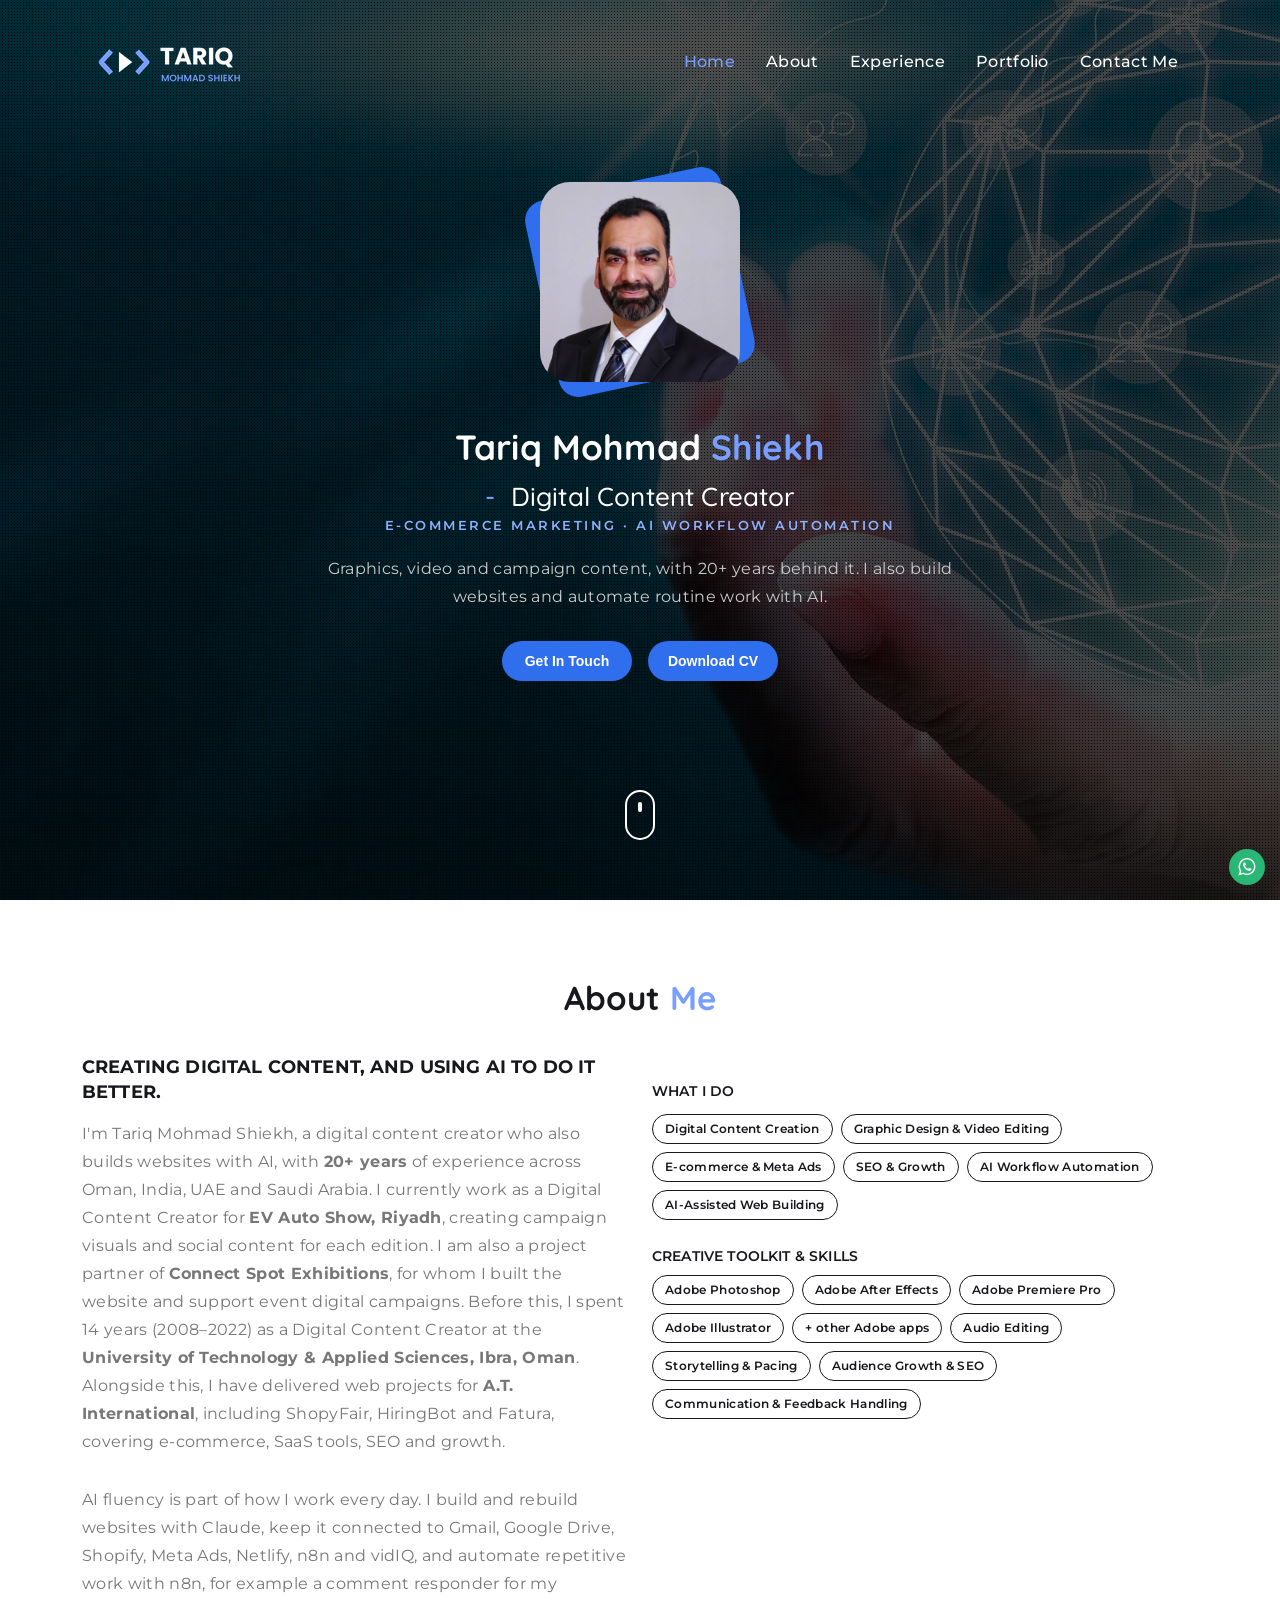
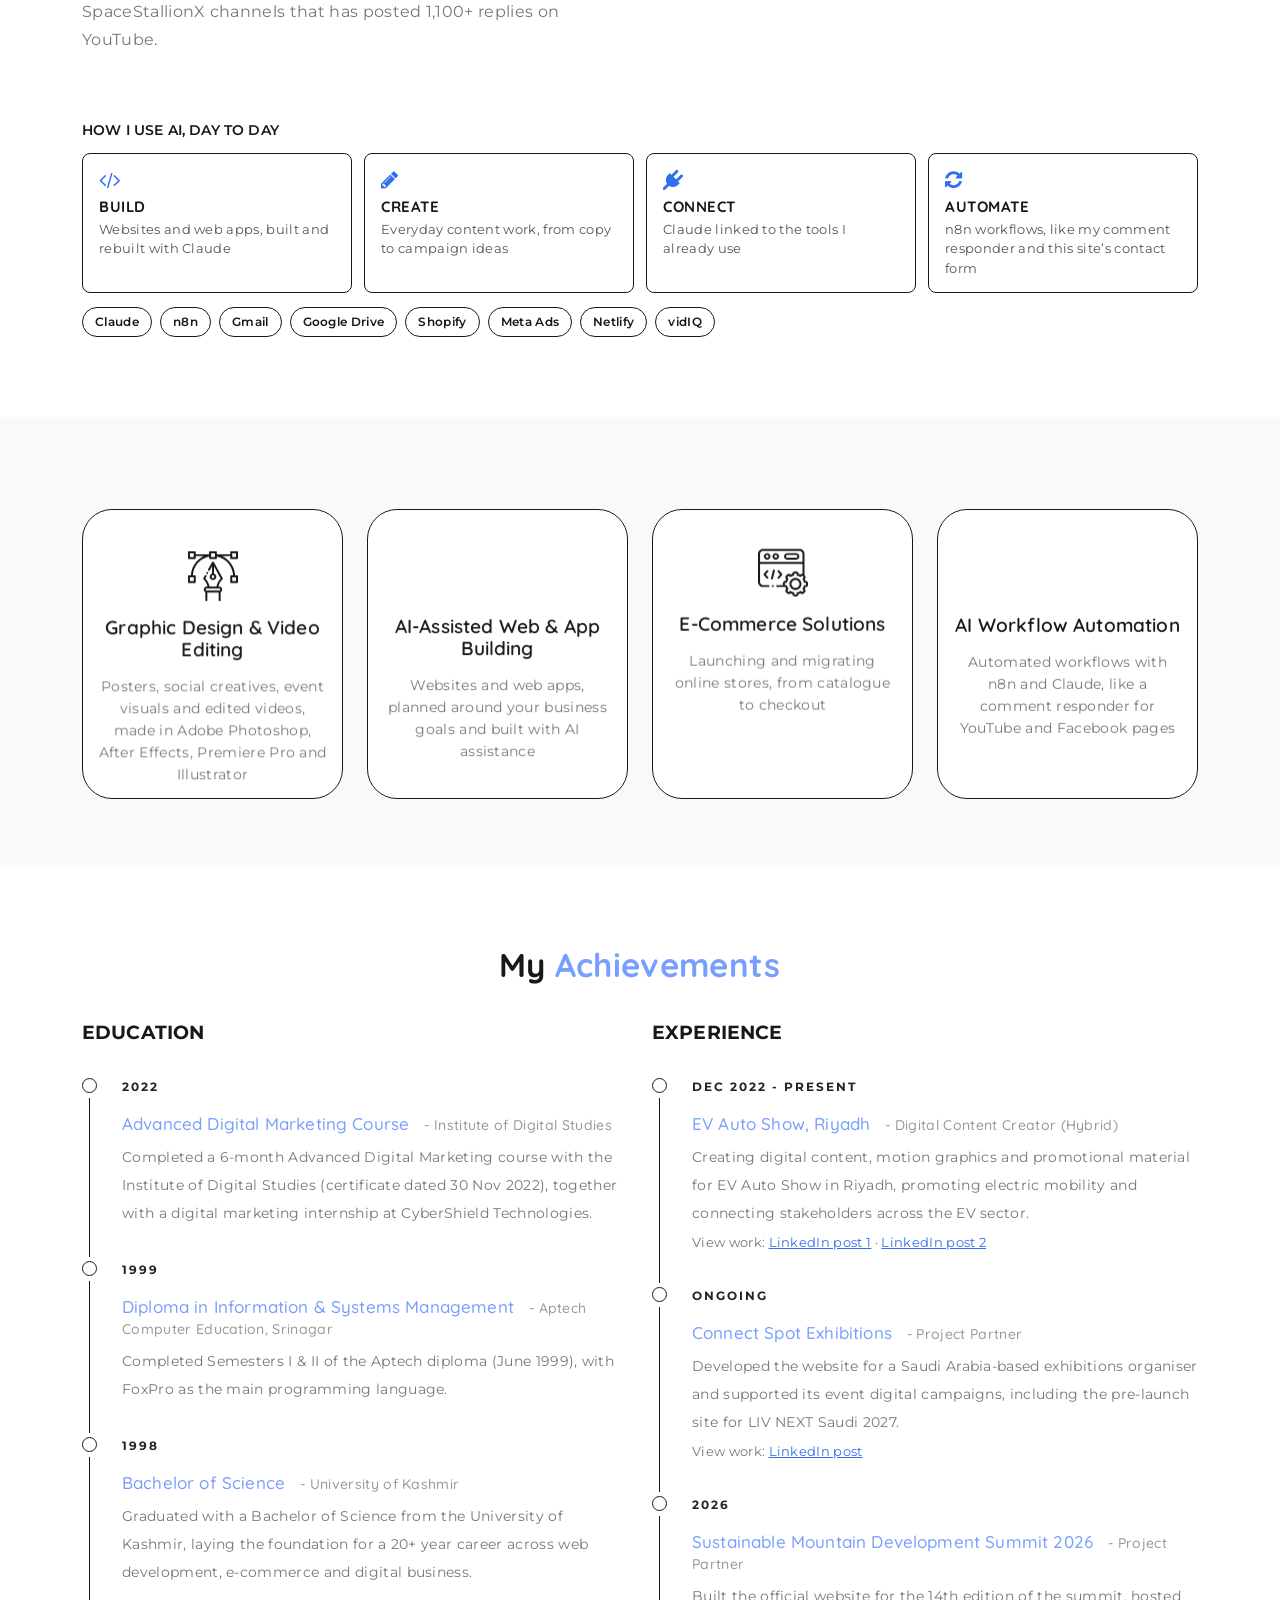
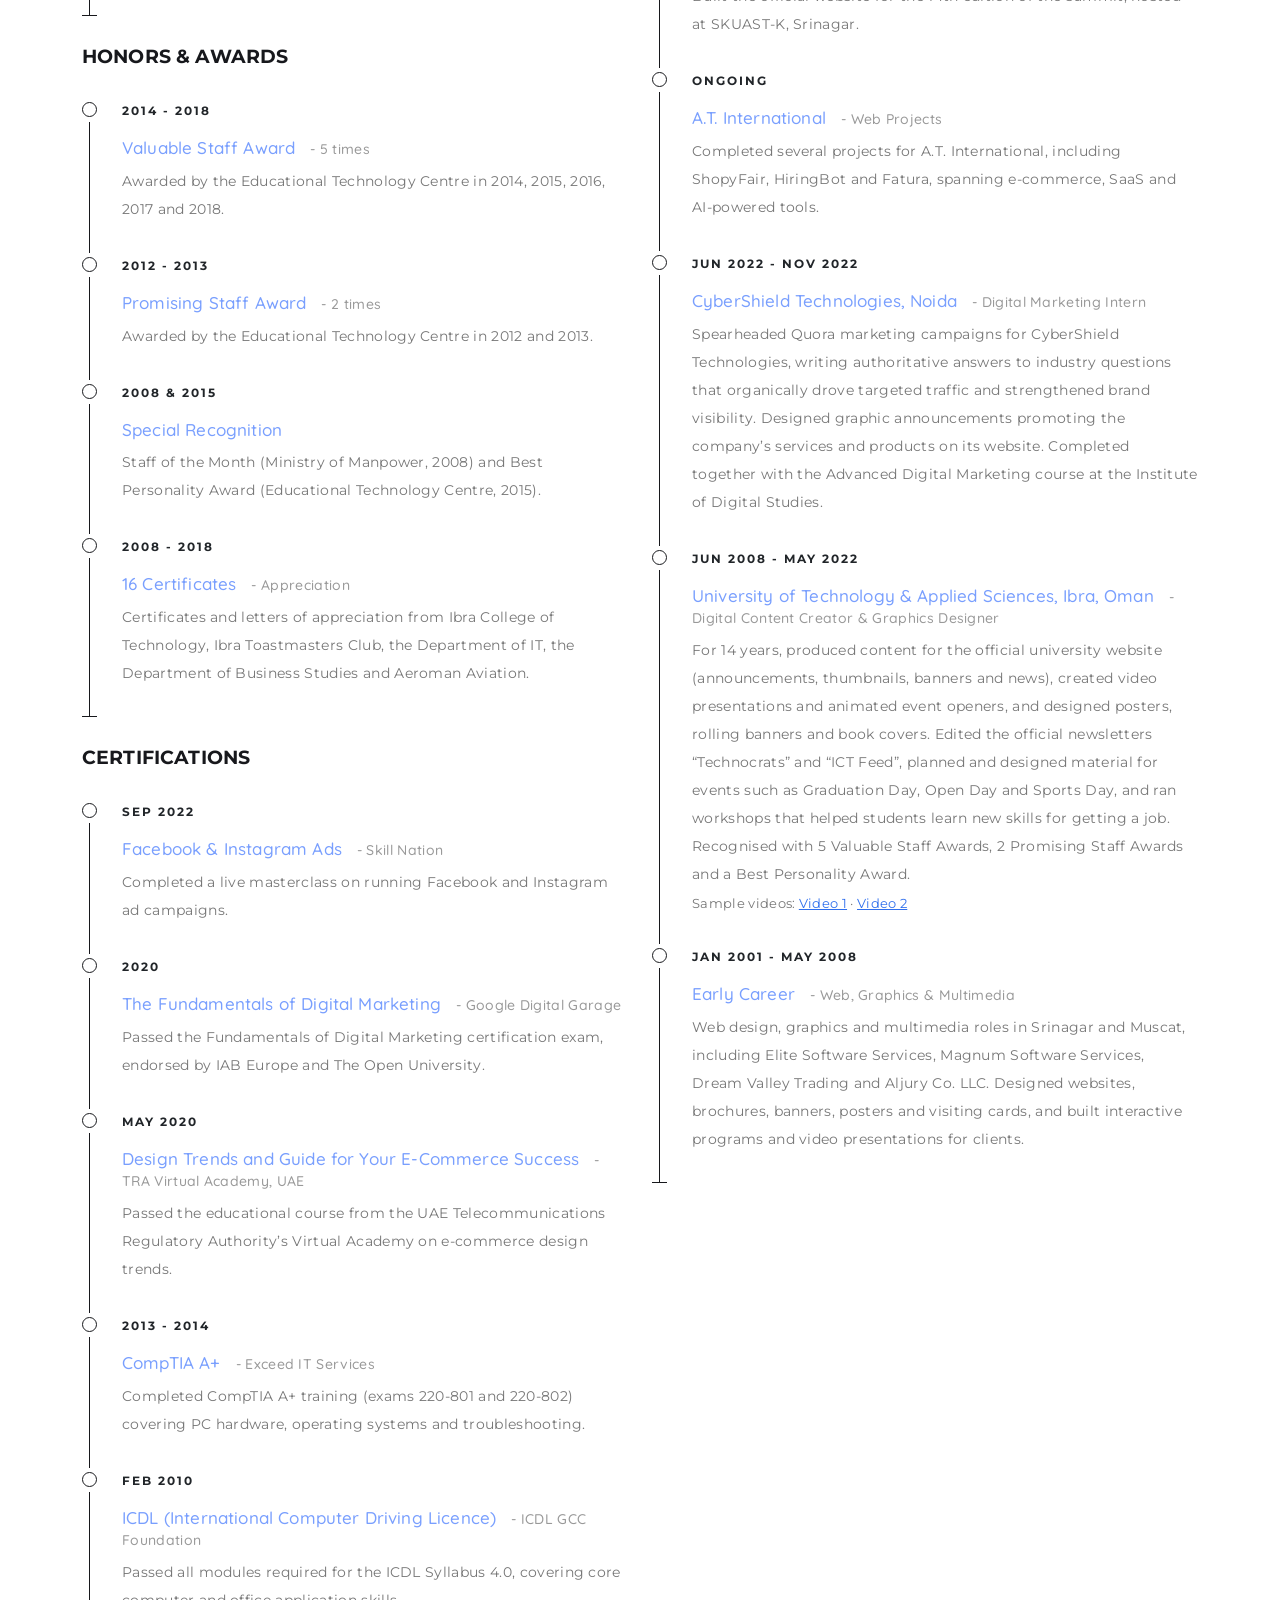
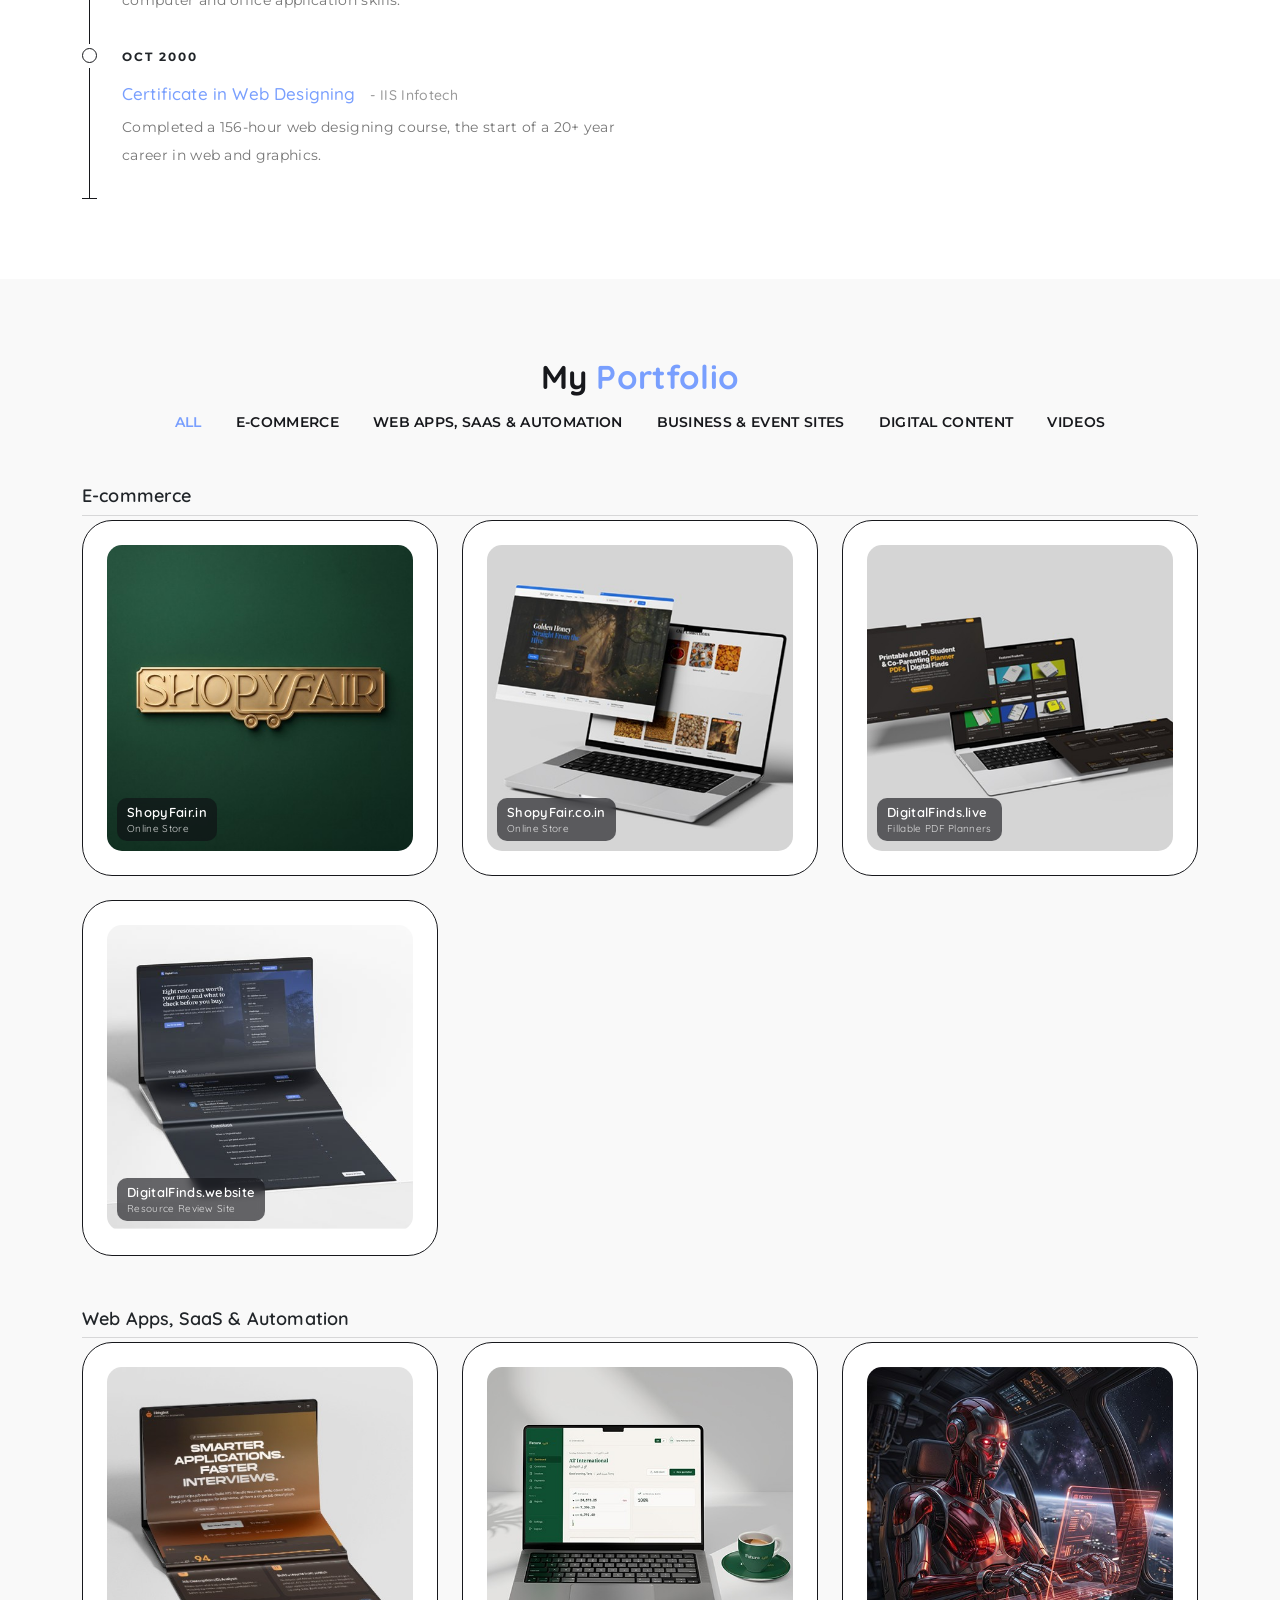
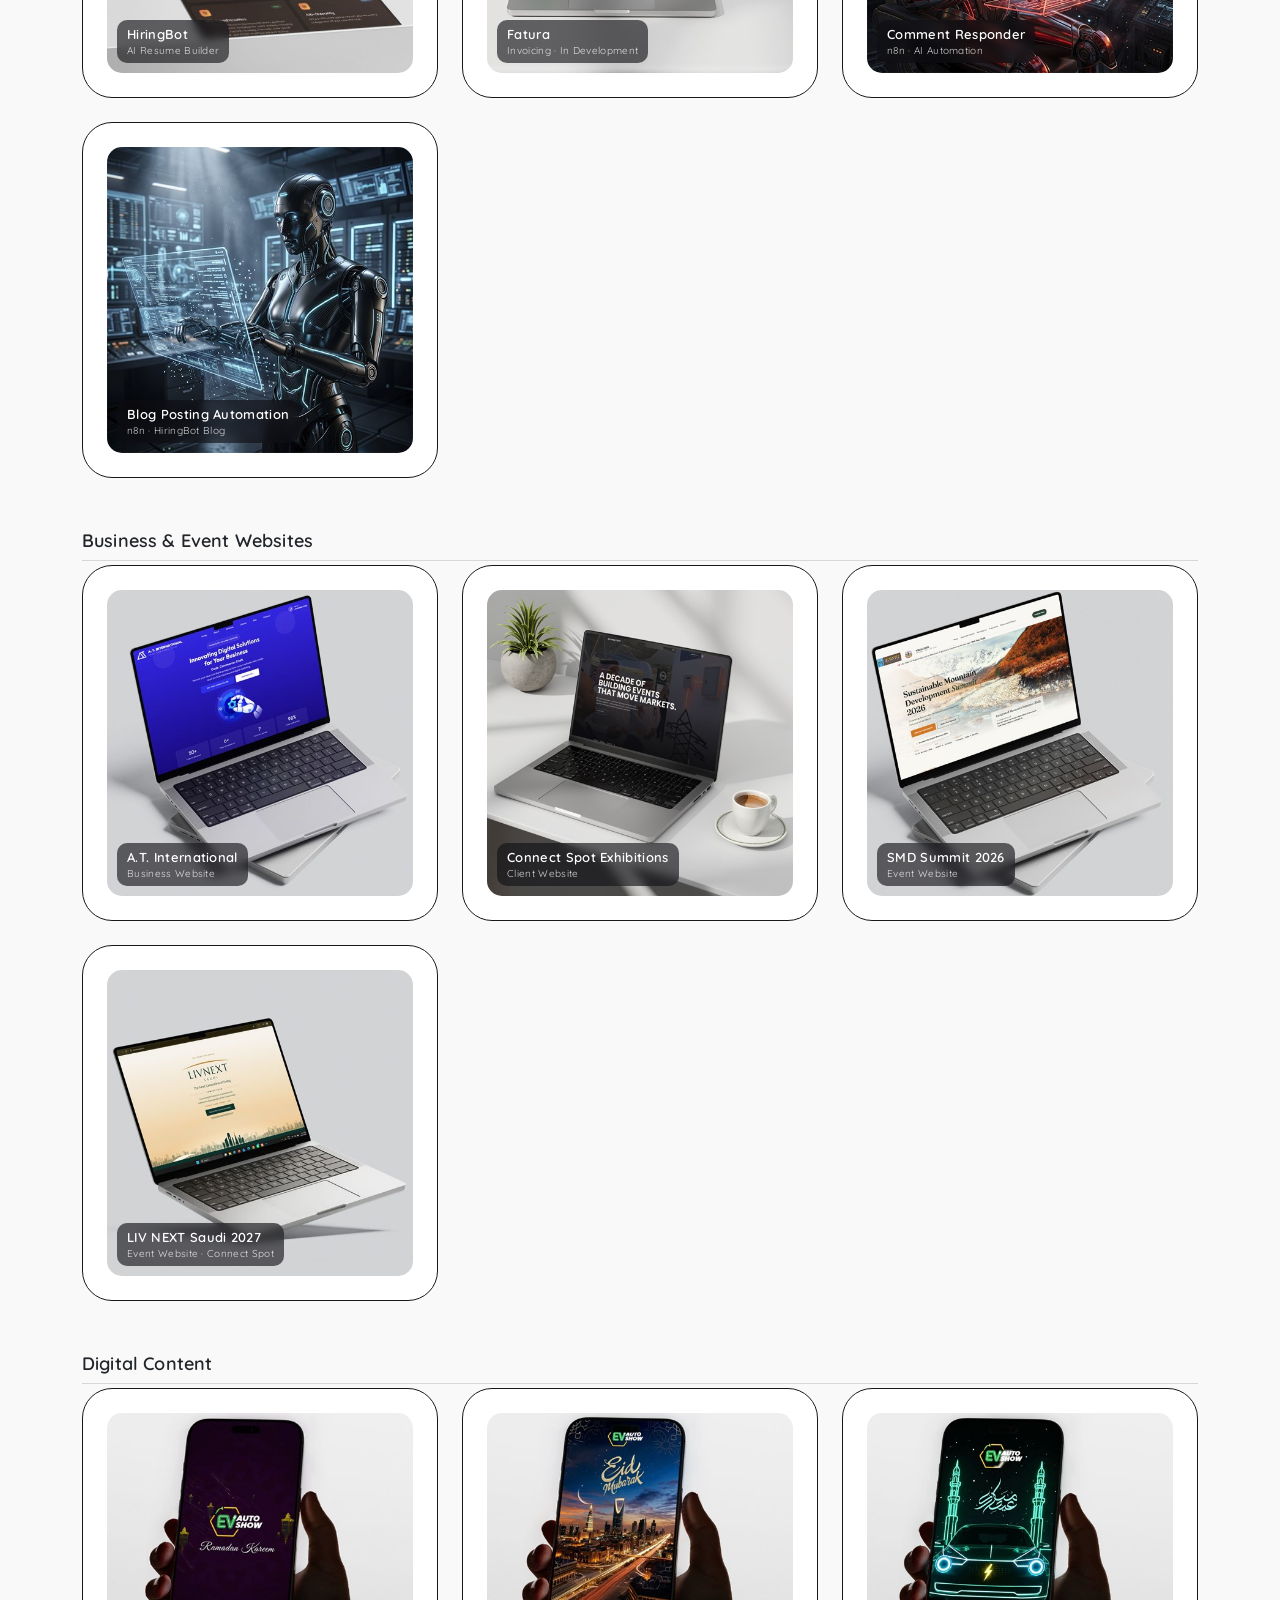
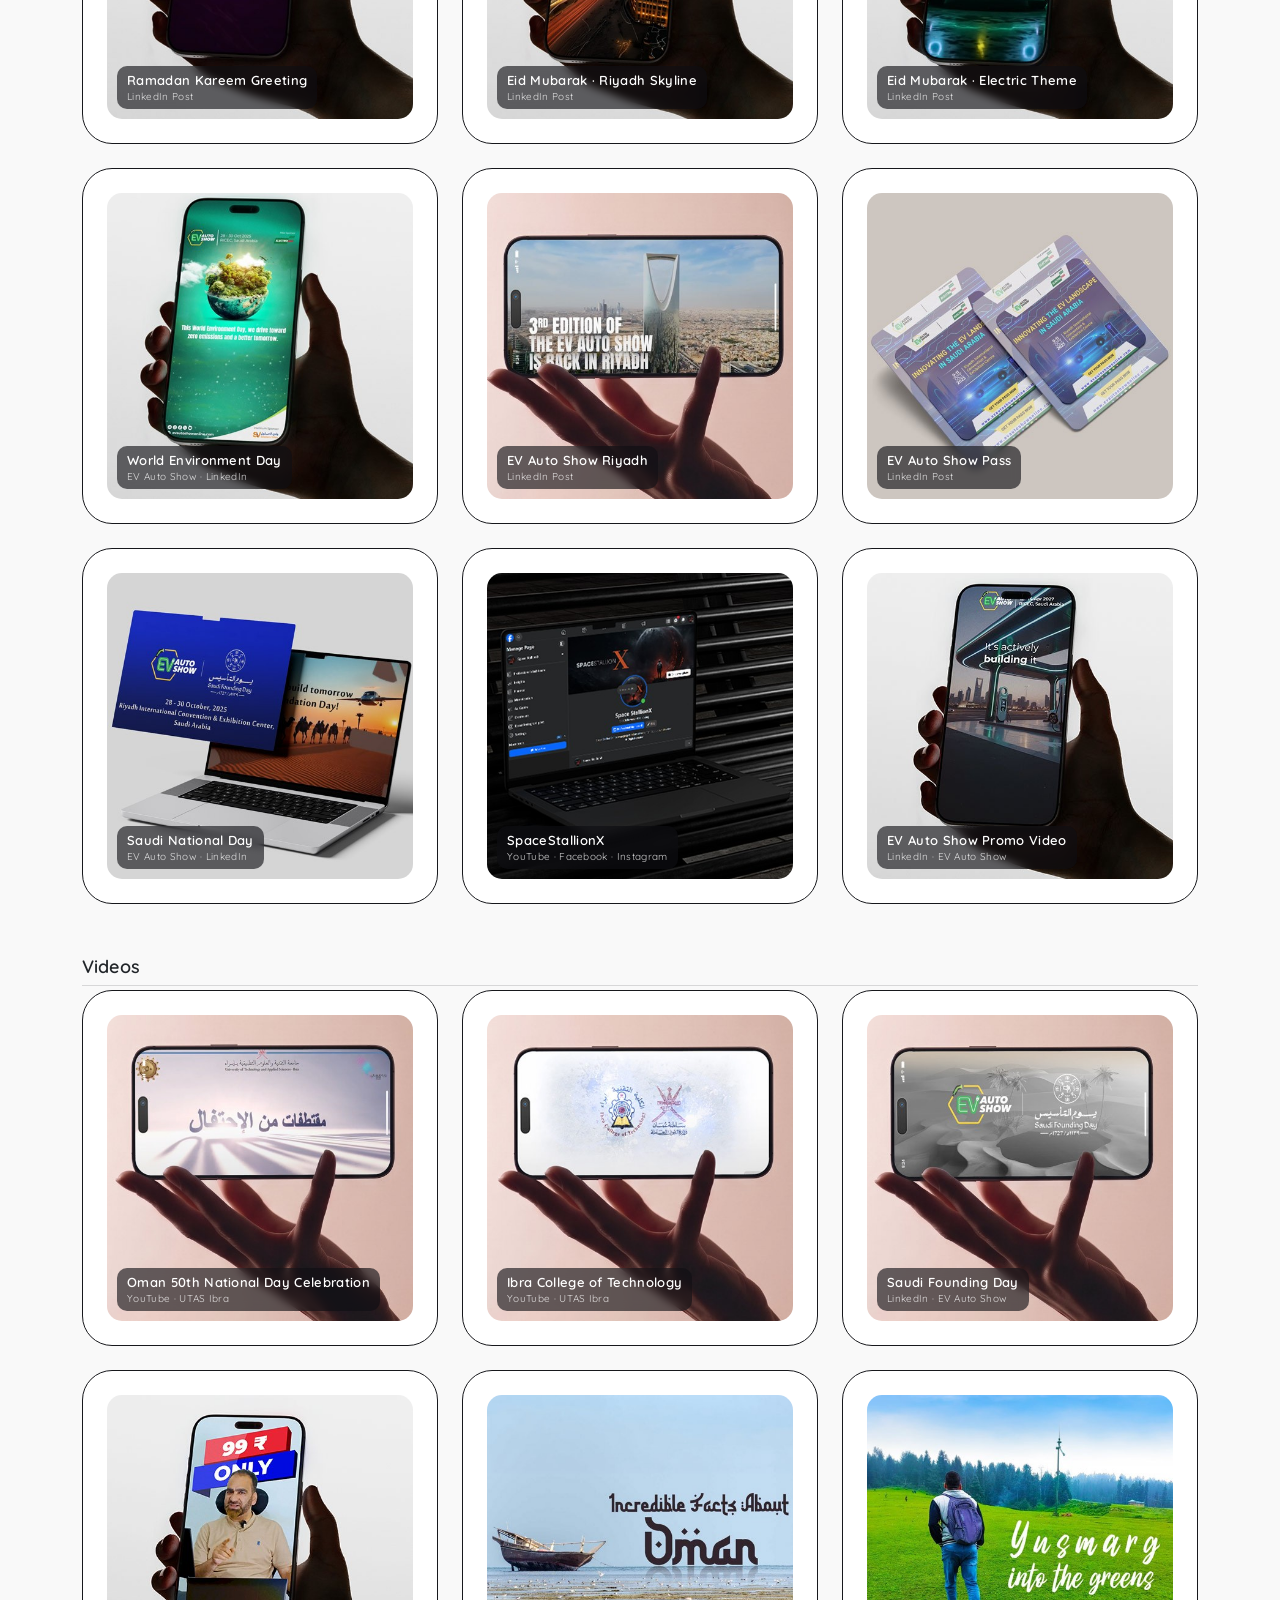
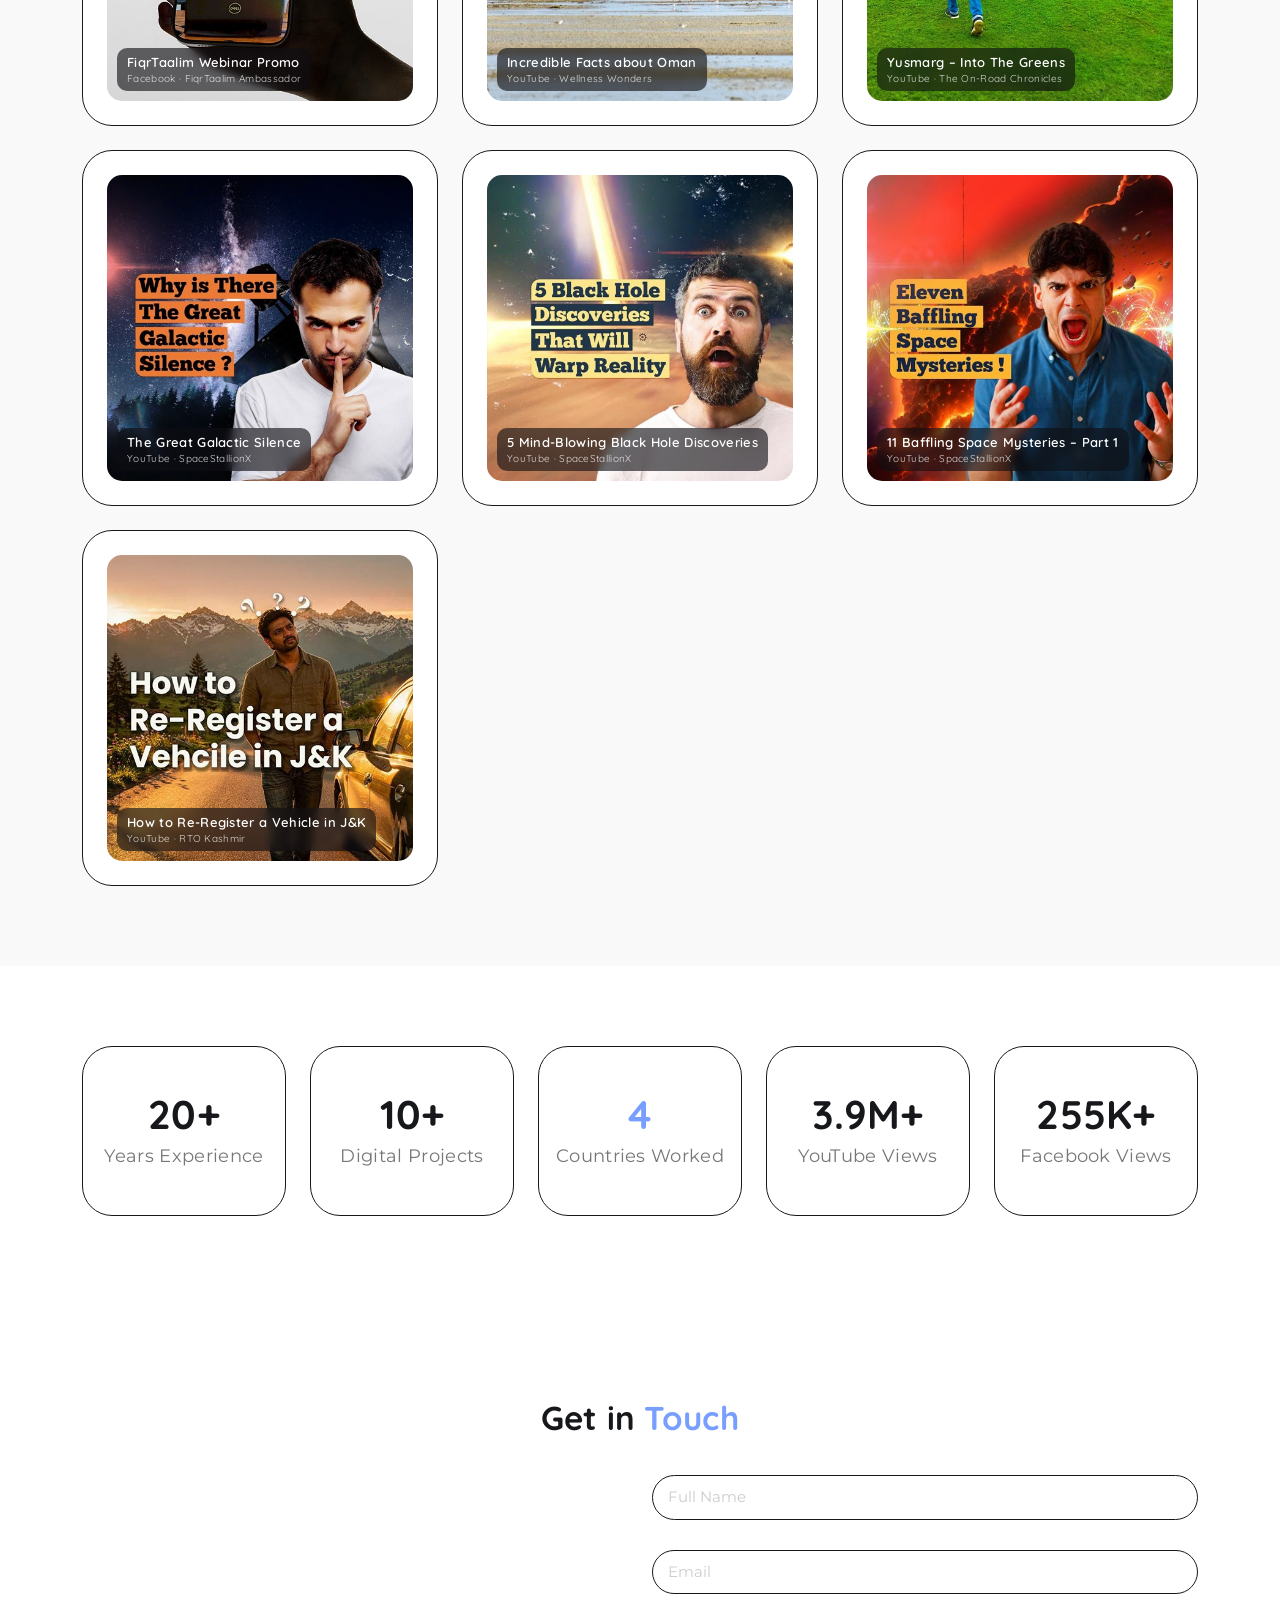
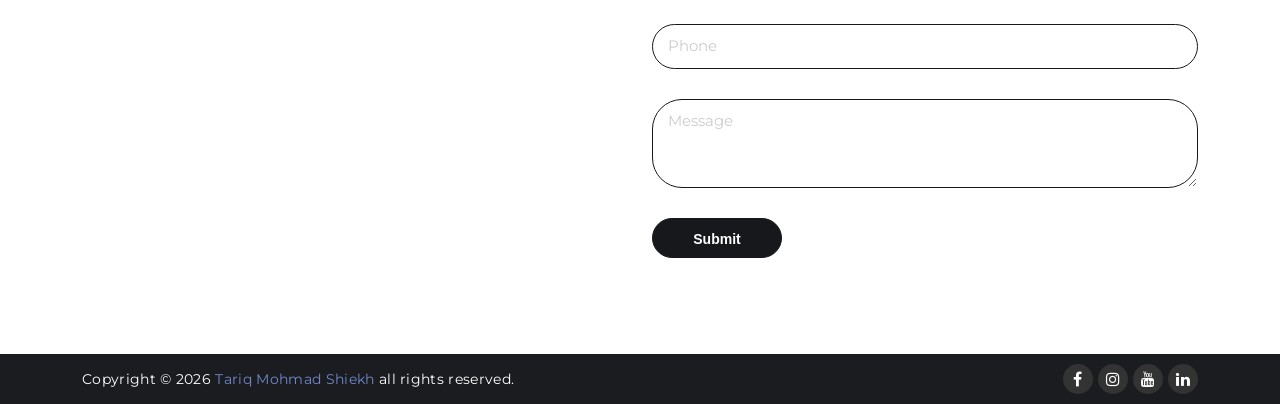
==== commit 1ceff240: "DigitalFinds.live subtitle; comment responder case-study summary Co-Authored-By: Claude Sonnet 5.5 <" ====
--- a/index.html
+++ b/index.html
@@ -201,10 +201,10 @@
                     <div class="info">
                         <h1>Tariq Mohmad <span>Shiekh</span></h1>
                         <h2><span>-</span>Digital Content Creator</h2>
-                        <div class="hero-sub">AI-Assisted Web Builder</div>
+                        <div class="hero-sub">E-commerce Marketing &middot; AI Workflow Automation</div>
                         <p>Graphics, video and campaign content, with 20+ years behind it. I also build websites and automate routine work with AI.</p>
                         <a class="custom-btn ms-btn-1 nav-about" href="#contact">Get In Touch</a>
-                        <a class="custom-btn ms-btn-1 cv-btn" href="assets/Tariq-Mohmad-Shiekh-CV.pdf" download>Download CV</a>
+                        <a class="custom-btn ms-btn-1 hero-cv" href="assets/Tariq-Mohmad-Shiekh-CV.pdf" download>Download CV</a>
                     </div>
                 </div>
                 <div class="scroll-down"></div>
@@ -230,11 +230,11 @@
                 </div>
                 <div class="col-lg-6">
                     <div class="ms-skill-progress">
-                        <div class="ai-fluency creative-toolkit">
+                                                <div class="ai-fluency what-i-do">
                             <h5>WHAT I DO</h5>
                             <div class="ai-chips"><span>Digital Content Creation</span><span>Graphic Design &amp; Video Editing</span><span>E-commerce &amp; Meta Ads</span><span>SEO &amp; Growth</span><span>AI Workflow Automation</span><span>AI-Assisted Web Building</span></div>
                         </div>
-                        <div class="ai-fluency creative-toolkit">
+                                                <div class="ai-fluency creative-toolkit">
                             <h5>CREATIVE TOOLKIT &amp; SKILLS</h5>
                             <div class="ai-chips"><span>Adobe Photoshop</span><span>Adobe After Effects</span><span>Adobe Premiere Pro</span><span>Adobe Illustrator</span><span>+ other Adobe apps</span><span>Audio Editing</span><span>Storytelling &amp; Pacing</span><span>Audience Growth &amp; SEO</span><span>Communication &amp; Feedback Handling</span></div>
                         </div>
@@ -372,7 +372,7 @@
                                 <div class="timeline-marker"></div>
                                 <div class="timeline-content">
                                     <h5 class="timeline-title">Advanced Digital Marketing Course<span class="sub">- Institute of Digital Studies</span></h5>
-                                    <p>Completed a 6-month Advanced Digital Marketing course (certificate dated 30 Nov 2022), followed by a hands-on internship with CyberShield Technologies.</p>
+                                    <p>Completed a 6-month Advanced Digital Marketing course with the Institute of Digital Studies (certificate dated 30 Nov 2022), together with a digital marketing internship at CyberShield Technologies.</p>
                                 </div>
                             </li>
                             <li class="timeline-item" data-aos="fade-up" data-aos-duration="2000" data-aos-delay="350">
@@ -499,7 +499,7 @@
                                 </div>
                                 <div class="timeline-marker"></div>
                                 <div class="timeline-content">
-                                    <h5 class="timeline-title">EV Auto Show, Riyadh<span class="sub">- Digital Content Creator</span></h5>
+                                    <h5 class="timeline-title">EV Auto Show, Riyadh<span class="sub">- Digital Content Creator (Hybrid)</span></h5>
                                     <p>Creating digital content, motion graphics and promotional material for EV Auto Show in Riyadh, promoting electric mobility and connecting stakeholders across the EV sector.</p>
                                     <p class="work-links">View work: <a href="https://www.linkedin.com/feed/update/urn:li:activity:7166466845179420673/" target="_blank" rel="noopener noreferrer">LinkedIn post 1</a> &middot; <a href="https://www.linkedin.com/feed/update/urn:li:activity:7219985707967107074/" target="_blank" rel="noopener noreferrer">LinkedIn post 2</a></p>
                                 </div>
@@ -511,7 +511,7 @@
                                 <div class="timeline-marker"></div>
                                 <div class="timeline-content">
                                     <h5 class="timeline-title">Connect Spot Exhibitions<span class="sub">- Project Partner</span></h5>
-                                    <p>Developed the website for a Saudi Arabia-based exhibitions organiser and supported its event digital campaigns.</p>
+                                    <p>Developed the website for a Saudi Arabia-based exhibitions organiser and supported its event digital campaigns, including the pre-launch site for LIV NEXT Saudi 2027.</p>
                                     <p class="work-links">View work: <a href="https://www.linkedin.com/feed/update/urn:li:activity:7028327886218477568/" target="_blank" rel="noopener noreferrer">LinkedIn post</a></p>
                                 </div>
                             </li>
@@ -542,7 +542,7 @@
                                 <div class="timeline-marker"></div>
                                 <div class="timeline-content">
                                     <h5 class="timeline-title">CyberShield Technologies, Noida<span class="sub">- Digital Marketing Intern</span></h5>
-                                    <p>Spearheaded Quora marketing campaigns for CyberShield Technologies, writing authoritative answers to industry questions that organically drove targeted traffic and strengthened brand visibility. Designed graphic announcements promoting the company&rsquo;s services and products on its website. Completed as an internship alongside the Advanced Digital Marketing course at the Institute of Digital Studies.</p>
+                                    <p>Spearheaded Quora marketing campaigns for CyberShield Technologies, writing authoritative answers to industry questions that organically drove targeted traffic and strengthened brand visibility. Designed graphic announcements promoting the company&rsquo;s services and products on its website. Completed together with the Advanced Digital Marketing course at the Institute of Digital Studies.</p>
                                 </div>
                             </li>
                             <li class="timeline-item" data-aos="fade-up" data-aos-duration="2000" data-aos-delay="900">
@@ -551,7 +551,7 @@
                                 </div>
                                 <div class="timeline-marker"></div>
                                 <div class="timeline-content">
-                                    <h5 class="timeline-title">University of Technology &amp; Applied Sciences, Ibra, Oman<span class="sub">- Digital Content Creator</span></h5>
+                                    <h5 class="timeline-title">University of Technology &amp; Applied Sciences, Ibra, Oman<span class="sub">- Digital Content Creator &amp; Graphics Designer</span></h5>
                                     <p>For 14 years, produced content for the official university website (announcements, thumbnails, banners and news), created video presentations and animated event openers, and designed posters, rolling banners and book covers. Edited the official newsletters &ldquo;Technocrats&rdquo; and &ldquo;ICT Feed&rdquo;, planned and designed material for events such as Graduation Day, Open Day and Sports Day, and ran workshops that helped students learn new skills for getting a job.</p>
                                     <p>Recognised with 5 Valuable Staff Awards, 2 Promising Staff Awards and a Best Personality Award.</p>
                                     <p class="work-links">Sample videos: <a href="https://www.youtube.com/watch?v=HHuTL-d-cHI" target="_blank" rel="noopener noreferrer">Video 1</a> &middot; <a href="https://www.youtube.com/watch?v=wZlSXh08wkg" target="_blank" rel="noopener noreferrer">Video 2</a></p>
@@ -648,13 +648,13 @@
                                         <div class="col-lg-4 col-md-6 col-xs-12 mix ecommerce">
                                             <div class="hovereffect">
                                                 <div class="portfolio-img">
-                                                    <img src="assets/img/portfolio/77.jpg" alt="DigitalFinds.website, Affiliate Products" width="500" height="500" loading="lazy" decoding="async">
-                                                    <h3><span>DigitalFinds.website</span><span>Affiliate Products</span></h3>
+                                                    <img src="assets/img/portfolio/77.jpg?v=20261030" alt="DigitalFinds.website, Resource Review Site" width="500" height="500" loading="lazy" decoding="async">
+                                                    <h3><span>DigitalFinds.website</span><span>Resource Review Site</span></h3>
                                                 </div>
                                                 <div class="overlay">
                                                     <div class="overlay-info">
                                             <a class="info" href="https://digitalfinds.website" target="_blank" rel="noopener noreferrer"><i class="fa fa-link" aria-hidden="true"></i></a>
-                                            <a class="info" data-fancybox="gallery" href="assets/img/portfolio/7.jpg"><i class="fa fa-search" aria-hidden="true"></i></a>
+                                            <a class="info" data-fancybox="gallery" href="assets/img/portfolio/7.jpg?v=20261030"><i class="fa fa-search" aria-hidden="true"></i></a>
                                                     </div>
                                                 </div>
                                             </div>
@@ -690,12 +690,25 @@
                                         <div class="col-lg-4 col-md-6 col-xs-12 mix saas">
                                             <div class="hovereffect">
                                                 <div class="portfolio-img">
-                                                    <img src="assets/img/portfolio/comment-responder.jpg" alt="Glowing AI chip turning a stream of comments into replies inside a server room" width="500" height="500" loading="lazy" decoding="async">
+                                                    <img src="assets/img/portfolio/comment-responder.jpg?v=20261030" alt="Glowing AI chip turning a stream of comments into replies inside a server room" width="500" height="500" loading="lazy" decoding="async">
                                                     <h3><span>Comment Responder</span><span>n8n &middot; AI Automation</span></h3>
                                                 </div>
                                                 <div class="overlay">
                                                     <div class="overlay-info">
                                             <a class="info" data-fancybox data-src="#responder-demo" href="javascript:;" title="See auto-replies in action"><i class="fa fa-comments" aria-hidden="true"></i></a>
+                                                    </div>
+                                                </div>
+                                            </div>
+                                        </div>
+                                        <div class="col-lg-4 col-md-6 col-xs-12 mix saas">
+                                            <div class="hovereffect">
+                                                <div class="portfolio-img">
+                                                    <img src="assets/img/portfolio/blog-automation.jpg?v=20261030" alt="Robot at a holographic control panel, representing the HiringBot blog posting automation" width="500" height="500" loading="lazy" decoding="async">
+                                                    <h3><span>Blog Posting Automation</span><span>n8n &middot; HiringBot Blog</span></h3>
+                                                </div>
+                                                <div class="overlay">
+                                                    <div class="overlay-info">
+                                            <a class="info" href="https://hiringbot.online/blog" target="_blank" rel="noopener noreferrer" title="See the blog"><i class="fa fa-link" aria-hidden="true"></i></a>
                                                     </div>
                                                 </div>
                                             </div>
@@ -704,13 +717,13 @@
                                         <div class="col-lg-4 col-md-6 col-xs-12 mix event">
                                             <div class="hovereffect">
                                                 <div class="portfolio-img">
-                                                    <img src="assets/img/portfolio/at-intl.jpg" alt="A.T. International, Business Website" width="500" height="500" loading="lazy" decoding="async">
+                                                    <img src="assets/img/portfolio/at-intl.jpg?v=20261030" alt="A.T. International, Business Website" width="500" height="500" loading="lazy" decoding="async">
                                                     <h3><span>A.T. International</span><span>Business Website</span></h3>
                                                 </div>
                                                 <div class="overlay">
                                                     <div class="overlay-info">
                                             <a class="info" href="https://atinternational.online/" target="_blank" rel="noopener noreferrer" title="Visit website"><i class="fa fa-link" aria-hidden="true"></i></a>
-                                            <a class="info" data-fancybox="gallery" href="assets/img/portfolio/at-intl-big.jpg"><i class="fa fa-search" aria-hidden="true"></i></a>
+                                            <a class="info" data-fancybox="gallery" href="assets/img/portfolio/at-intl-big.jpg?v=20261030"><i class="fa fa-search" aria-hidden="true"></i></a>
                                                     </div>
                                                 </div>
                                             </div>
@@ -739,6 +752,19 @@
                                                     <div class="overlay-info">
                                             <a class="info" href="https://www.smdsummit2026.in/" target="_blank" rel="noopener noreferrer"><i class="fa fa-link" aria-hidden="true"></i></a>
                                             <a class="info" data-fancybox="gallery" href="assets/img/portfolio/smd-summit-big.jpg"><i class="fa fa-search" aria-hidden="true"></i></a>
+                                                    </div>
+                                                </div>
+                                            </div>
+                                        </div>
+                                        <div class="col-lg-4 col-md-6 col-xs-12 mix event">
+                                            <div class="hovereffect">
+                                                <div class="portfolio-img">
+                                                    <img src="assets/img/portfolio/livnext.jpg?v=20261030" alt="LIV NEXT Saudi 2027, Event Website" width="500" height="500" loading="lazy" decoding="async">
+                                                    <h3><span>LIV NEXT Saudi 2027</span><span>Event Website &middot; Connect Spot</span></h3>
+                                                </div>
+                                                <div class="overlay">
+                                                    <div class="overlay-info">
+                                            <a class="info" href="https://livnextsaudi.com/" target="_blank" rel="noopener noreferrer" title="Visit website"><i class="fa fa-link" aria-hidden="true"></i></a>
                                                     </div>
                                                 </div>
                                             </div>
@@ -858,10 +884,101 @@
                                                 </div>
                                             </div>
                                         </div>
+                                        <div class="col-lg-4 col-md-6 col-xs-12 mix content">
+                                            <div class="hovereffect">
+                                                <div class="portfolio-img">
+                                                    <img src="assets/img/portfolio/ev-video.jpg?v=20261030" alt="Saudi Arabia's EV Dream Is Becoming Reality, EV Auto Show promo video on a phone" width="500" height="500" loading="lazy" decoding="async">
+                                                    <h3><span>EV Auto Show Promo Video</span><span>LinkedIn &middot; EV Auto Show</span></h3>
+                                                </div>
+                                                <div class="overlay">
+                                                    <div class="overlay-info">
+                                            <a class="info" href="https://www.linkedin.com/posts/saudi-arabias-ev-dream-is-becoming-reality-ugcPost-7520390716137705472-tUkk/" target="_blank" rel="noopener noreferrer" title="Watch on LinkedIn"><i class="fa fa-linkedin" aria-hidden="true"></i></a>
+                                                    </div>
+                                                </div>
+                                            </div>
+                                        </div>
                                         <div class="col-12 mix cat-label"><h4>Videos</h4></div>
                                         <div class="col-lg-4 col-md-6 col-xs-12 mix video">
                                             <div class="hovereffect">
                                                 <div class="portfolio-img">
+                                                    <img src="assets/img/portfolio/video-7.jpg" alt="Oman 50th National Day Celebration, YouTube &middot; UTAS Ibra" width="500" height="500" loading="lazy" decoding="async">
+                                                    <h3><span>Oman 50th National Day Celebration</span><span>YouTube &middot; UTAS Ibra</span></h3>
+                                                </div>
+                                                <div class="overlay">
+                                                    <div class="overlay-info">
+                                            <a class="info" href="https://www.youtube.com/watch?v=HHuTL-d-cHI" target="_blank" rel="noopener noreferrer" title="Watch on YouTube"><i class="fa fa-youtube-play" aria-hidden="true"></i></a>
+                                                    </div>
+                                                </div>
+                                            </div>
+                                        </div>
+                                        <div class="col-lg-4 col-md-6 col-xs-12 mix video">
+                                            <div class="hovereffect">
+                                                <div class="portfolio-img">
+                                                    <img src="assets/img/portfolio/video-8.jpg" alt="Ibra College of Technology, YouTube &middot; UTAS Ibra" width="500" height="500" loading="lazy" decoding="async">
+                                                    <h3><span>Ibra College of Technology</span><span>YouTube &middot; UTAS Ibra</span></h3>
+                                                </div>
+                                                <div class="overlay">
+                                                    <div class="overlay-info">
+                                            <a class="info" href="https://www.youtube.com/watch?v=wZlSXh08wkg" target="_blank" rel="noopener noreferrer" title="Watch on YouTube"><i class="fa fa-youtube-play" aria-hidden="true"></i></a>
+                                                    </div>
+                                                </div>
+                                            </div>
+                                        </div>
+                                        <div class="col-lg-4 col-md-6 col-xs-12 mix video">
+                                            <div class="hovereffect">
+                                                <div class="portfolio-img">
+                                                    <img src="assets/img/portfolio/video-9.jpg" alt="Saudi Founding Day, LinkedIn &middot; EV Auto Show" width="500" height="500" loading="lazy" decoding="async">
+                                                    <h3><span>Saudi Founding Day</span><span>LinkedIn &middot; EV Auto Show</span></h3>
+                                                </div>
+                                                <div class="overlay">
+                                                    <div class="overlay-info">
+                                            <a class="info" href="https://www.linkedin.com/feed/update/urn:li:activity:7166466845179420673/" target="_blank" rel="noopener noreferrer" title="Watch on LinkedIn"><i class="fa fa-linkedin" aria-hidden="true"></i></a>
+                                                    </div>
+                                                </div>
+                                            </div>
+                                        </div>
+                                        <div class="col-lg-4 col-md-6 col-xs-12 mix video">
+                                            <div class="hovereffect">
+                                                <div class="portfolio-img">
+                                                    <img src="assets/img/portfolio/video-10.jpg" alt="FiqrTaalim webinar promo video shown on a phone, with a 99 rupees only price banner" width="500" height="500" loading="lazy" decoding="async">
+                                                    <h3><span>FiqrTaalim Webinar Promo</span><span>Facebook &middot; FiqrTaalim Ambassador</span></h3>
+                                                </div>
+                                                <div class="overlay">
+                                                    <div class="overlay-info">
+                                            <a class="info" href="https://www.facebook.com/61587231973369/posts/122128240995241065/" target="_blank" rel="noopener noreferrer" title="Watch on Facebook"><i class="fa fa-facebook" aria-hidden="true"></i></a>
+                                                    </div>
+                                                </div>
+                                            </div>
+                                        </div>
+                                        <div class="col-lg-4 col-md-6 col-xs-12 mix video">
+                                            <div class="hovereffect">
+                                                <div class="portfolio-img">
+                                                    <img src="assets/img/portfolio/video-2.jpg" alt="Incredible Facts about Oman, YouTube &middot; Wellness Wonders" width="500" height="500" loading="lazy" decoding="async">
+                                                    <h3><span>Incredible Facts about Oman</span><span>YouTube &middot; Wellness Wonders</span></h3>
+                                                </div>
+                                                <div class="overlay">
+                                                    <div class="overlay-info">
+                                            <a class="info" href="https://www.youtube.com/watch?v=v7yC-_45yOw" target="_blank" rel="noopener noreferrer" title="Watch on YouTube"><i class="fa fa-youtube-play" aria-hidden="true"></i></a>
+                                                    </div>
+                                                </div>
+                                            </div>
+                                        </div>
+                                        <div class="col-lg-4 col-md-6 col-xs-12 mix video">
+                                            <div class="hovereffect">
+                                                <div class="portfolio-img">
+                                                    <img src="assets/img/portfolio/video-3.jpg" alt="Yusmarg &ndash; Into The Greens, YouTube &middot; The On-Road Chronicles" width="500" height="500" loading="lazy" decoding="async">
+                                                    <h3><span>Yusmarg &ndash; Into The Greens</span><span>YouTube &middot; The On-Road Chronicles</span></h3>
+                                                </div>
+                                                <div class="overlay">
+                                                    <div class="overlay-info">
+                                            <a class="info" href="https://www.youtube.com/watch?v=JSf-J9HMnfU" target="_blank" rel="noopener noreferrer" title="Watch on YouTube"><i class="fa fa-youtube-play" aria-hidden="true"></i></a>
+                                                    </div>
+                                                </div>
+                                            </div>
+                                        </div>
+                                        <div class="col-lg-4 col-md-6 col-xs-12 mix video">
+                                            <div class="hovereffect">
+                                                <div class="portfolio-img">
                                                     <img src="assets/img/portfolio/video-4.jpg" alt="The Great Galactic Silence, YouTube &middot; SpaceStallionX" width="500" height="500" loading="lazy" decoding="async">
                                                     <h3><span>The Great Galactic Silence</span><span>YouTube &middot; SpaceStallionX</span></h3>
                                                 </div>
@@ -901,90 +1018,12 @@
                                         <div class="col-lg-4 col-md-6 col-xs-12 mix video">
                                             <div class="hovereffect">
                                                 <div class="portfolio-img">
-                                                    <img src="assets/img/portfolio/video-7.jpg" alt="Oman 50th National Day Celebration, YouTube &middot; UTAS Ibra" width="500" height="500" loading="lazy" decoding="async">
-                                                    <h3><span>Oman 50th National Day Celebration</span><span>YouTube &middot; UTAS Ibra</span></h3>
-                                                </div>
-                                                <div class="overlay">
-                                                    <div class="overlay-info">
-                                            <a class="info" href="https://www.youtube.com/watch?v=HHuTL-d-cHI" target="_blank" rel="noopener noreferrer" title="Watch on YouTube"><i class="fa fa-youtube-play" aria-hidden="true"></i></a>
-                                                    </div>
-                                                </div>
-                                            </div>
-                                        </div>
-                                        <div class="col-lg-4 col-md-6 col-xs-12 mix video">
-                                            <div class="hovereffect">
-                                                <div class="portfolio-img">
-                                                    <img src="assets/img/portfolio/video-8.jpg" alt="Ibra College of Technology, YouTube &middot; UTAS Ibra" width="500" height="500" loading="lazy" decoding="async">
-                                                    <h3><span>Ibra College of Technology</span><span>YouTube &middot; UTAS Ibra</span></h3>
-                                                </div>
-                                                <div class="overlay">
-                                                    <div class="overlay-info">
-                                            <a class="info" href="https://www.youtube.com/watch?v=wZlSXh08wkg" target="_blank" rel="noopener noreferrer" title="Watch on YouTube"><i class="fa fa-youtube-play" aria-hidden="true"></i></a>
-                                                    </div>
-                                                </div>
-                                            </div>
-                                        </div>
-                                        <div class="col-lg-4 col-md-6 col-xs-12 mix video">
-                                            <div class="hovereffect">
-                                                <div class="portfolio-img">
-                                                    <img src="assets/img/portfolio/video-9.jpg" alt="Saudi Founding Day, LinkedIn &middot; EV Auto Show" width="500" height="500" loading="lazy" decoding="async">
-                                                    <h3><span>Saudi Founding Day</span><span>LinkedIn &middot; EV Auto Show</span></h3>
-                                                </div>
-                                                <div class="overlay">
-                                                    <div class="overlay-info">
-                                            <a class="info" href="https://www.linkedin.com/feed/update/urn:li:activity:7166466845179420673/" target="_blank" rel="noopener noreferrer" title="Watch on LinkedIn"><i class="fa fa-linkedin" aria-hidden="true"></i></a>
-                                                    </div>
-                                                </div>
-                                            </div>
-                                        </div>
-                                        <div class="col-lg-4 col-md-6 col-xs-12 mix video">
-                                            <div class="hovereffect">
-                                                <div class="portfolio-img">
                                                     <img src="assets/img/portfolio/video-1.jpg" alt="How to Re-Register a Vehicle in J&amp;K, YouTube &middot; RTO Kashmir" width="500" height="500" loading="lazy" decoding="async">
                                                     <h3><span>How to Re-Register a Vehicle in J&amp;K</span><span>YouTube &middot; RTO Kashmir</span></h3>
                                                 </div>
                                                 <div class="overlay">
                                                     <div class="overlay-info">
                                             <a class="info" href="https://www.youtube.com/watch?v=GZiJOCa8lNQ&amp;t=56s" target="_blank" rel="noopener noreferrer" title="Watch on YouTube"><i class="fa fa-youtube-play" aria-hidden="true"></i></a>
-                                                    </div>
-                                                </div>
-                                            </div>
-                                        </div>
-                                        <div class="col-lg-4 col-md-6 col-xs-12 mix video">
-                                            <div class="hovereffect">
-                                                <div class="portfolio-img">
-                                                    <img src="assets/img/portfolio/video-3.jpg" alt="Yusmarg &ndash; Into The Greens, YouTube &middot; The On-Road Chronicles" width="500" height="500" loading="lazy" decoding="async">
-                                                    <h3><span>Yusmarg &ndash; Into The Greens</span><span>YouTube &middot; The On-Road Chronicles</span></h3>
-                                                </div>
-                                                <div class="overlay">
-                                                    <div class="overlay-info">
-                                            <a class="info" href="https://www.youtube.com/watch?v=JSf-J9HMnfU" target="_blank" rel="noopener noreferrer" title="Watch on YouTube"><i class="fa fa-youtube-play" aria-hidden="true"></i></a>
-                                                    </div>
-                                                </div>
-                                            </div>
-                                        </div>
-                                        <div class="col-lg-4 col-md-6 col-xs-12 mix video">
-                                            <div class="hovereffect">
-                                                <div class="portfolio-img">
-                                                    <img src="assets/img/portfolio/video-2.jpg" alt="Incredible Facts about Oman, YouTube &middot; Wellness Wonders" width="500" height="500" loading="lazy" decoding="async">
-                                                    <h3><span>Incredible Facts about Oman</span><span>YouTube &middot; Wellness Wonders</span></h3>
-                                                </div>
-                                                <div class="overlay">
-                                                    <div class="overlay-info">
-                                            <a class="info" href="https://www.youtube.com/watch?v=v7yC-_45yOw" target="_blank" rel="noopener noreferrer" title="Watch on YouTube"><i class="fa fa-youtube-play" aria-hidden="true"></i></a>
-                                                    </div>
-                                                </div>
-                                            </div>
-                                        </div>
-                                        <div class="col-lg-4 col-md-6 col-xs-12 mix video">
-                                            <div class="hovereffect">
-                                                <div class="portfolio-img">
-                                                    <img src="assets/img/portfolio/video-10.jpg" alt="FiqrTaalim webinar promo video shown on a phone, with a 99 rupees only price banner" width="500" height="500" loading="lazy" decoding="async">
-                                                    <h3><span>FiqrTaalim Webinar Promo</span><span>Facebook &middot; FiqrTaalim Ambassador</span></h3>
-                                                </div>
-                                                <div class="overlay">
-                                                    <div class="overlay-info">
-                                            <a class="info" href="https://www.facebook.com/61587231973369/posts/122128240995241065/" target="_blank" rel="noopener noreferrer" title="Watch on Facebook"><i class="fa fa-facebook" aria-hidden="true"></i></a>
                                                     </div>
                                                 </div>
                                             </div>
--- a/assets/css/style.css
+++ b/assets/css/style.css
@@ -5530,7 +5530,8 @@
 @media (min-width:992px){.ms-detail .info .hero-sub{margin-top:-4px}}
 
 
-/* Hero: second button and comment-responder case-study line */
-.info .cv-btn { margin-left: 12px; }
-@media (max-width: 575px) { .info .cv-btn { margin-left: 0; margin-top: 12px; } }
+.hero-cv{margin-left:12px}
+@media (max-width:575px){.hero-cv{margin-left:0;margin-top:12px}}
+
+/* Comment-responder case-study line */
 .responder-demo .rd-case { margin: 0 0 16px; font-size: 15px; line-height: 24px; color: #555; }
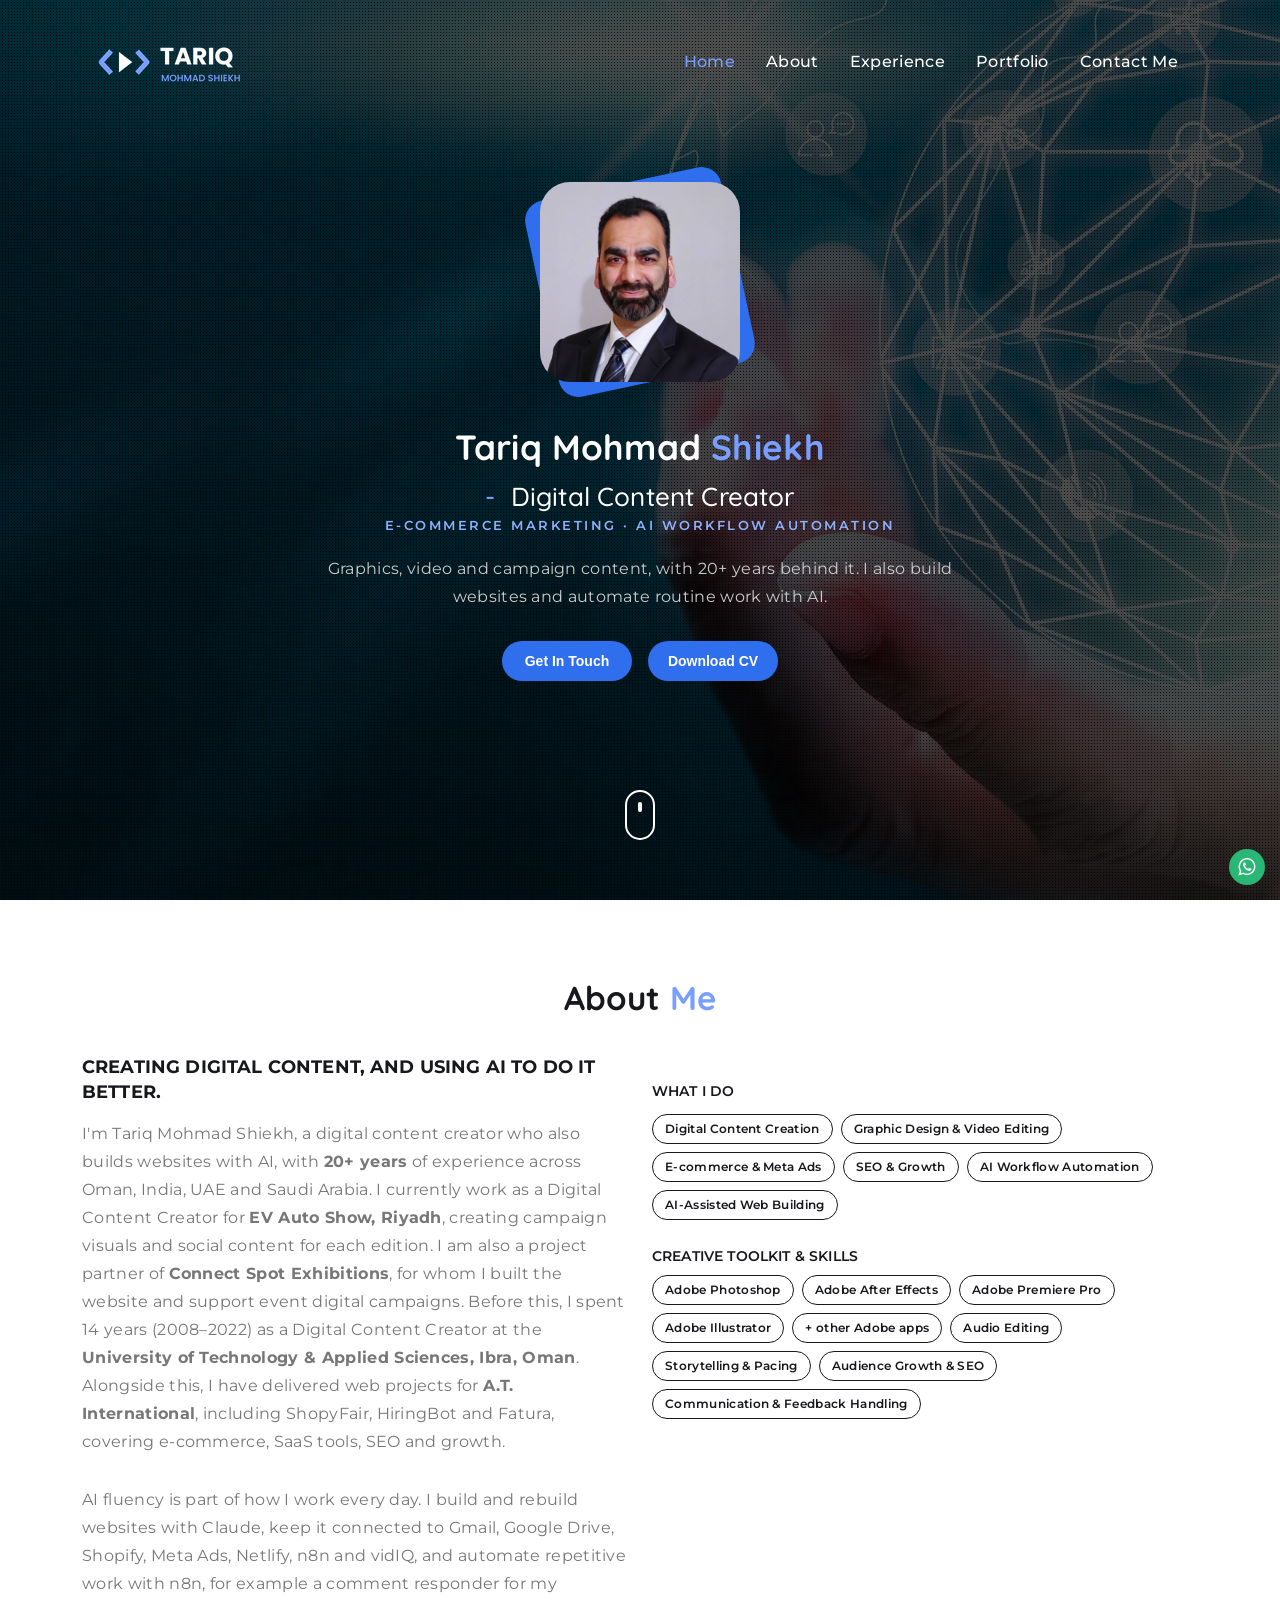
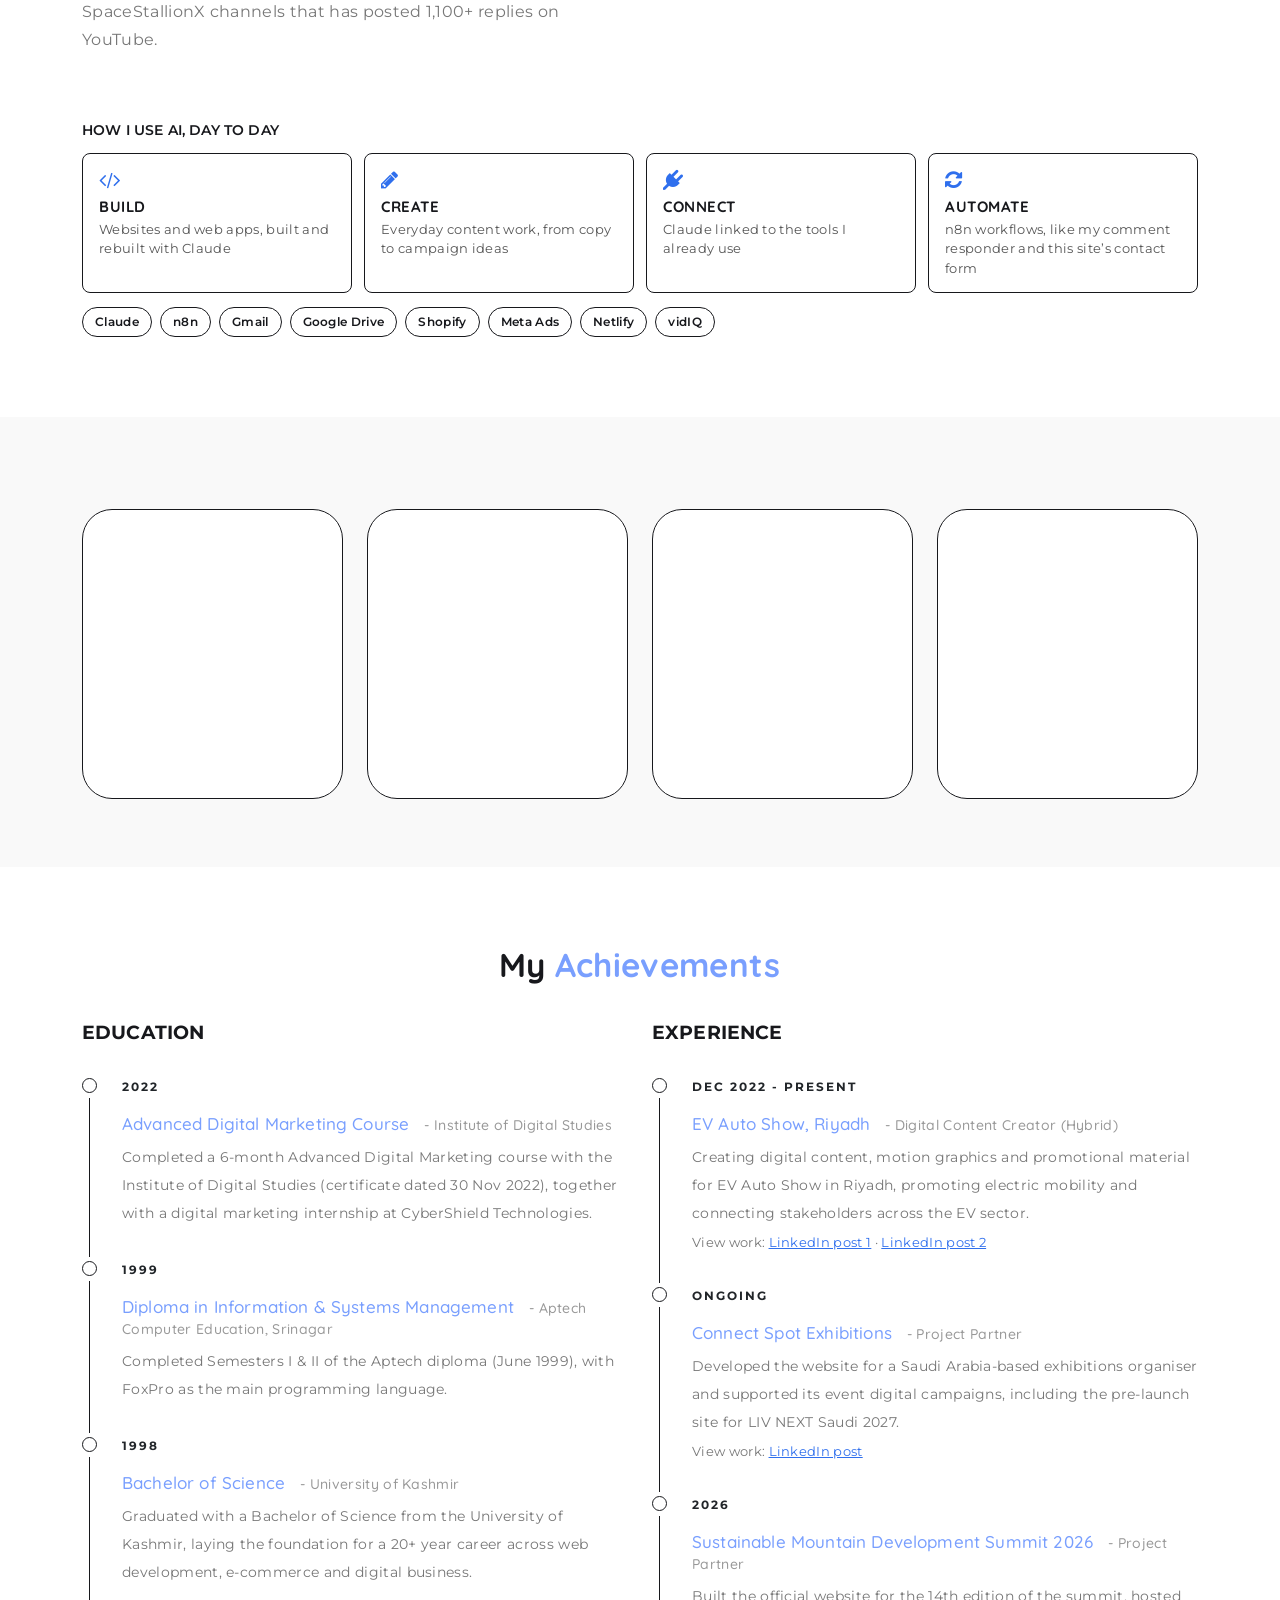
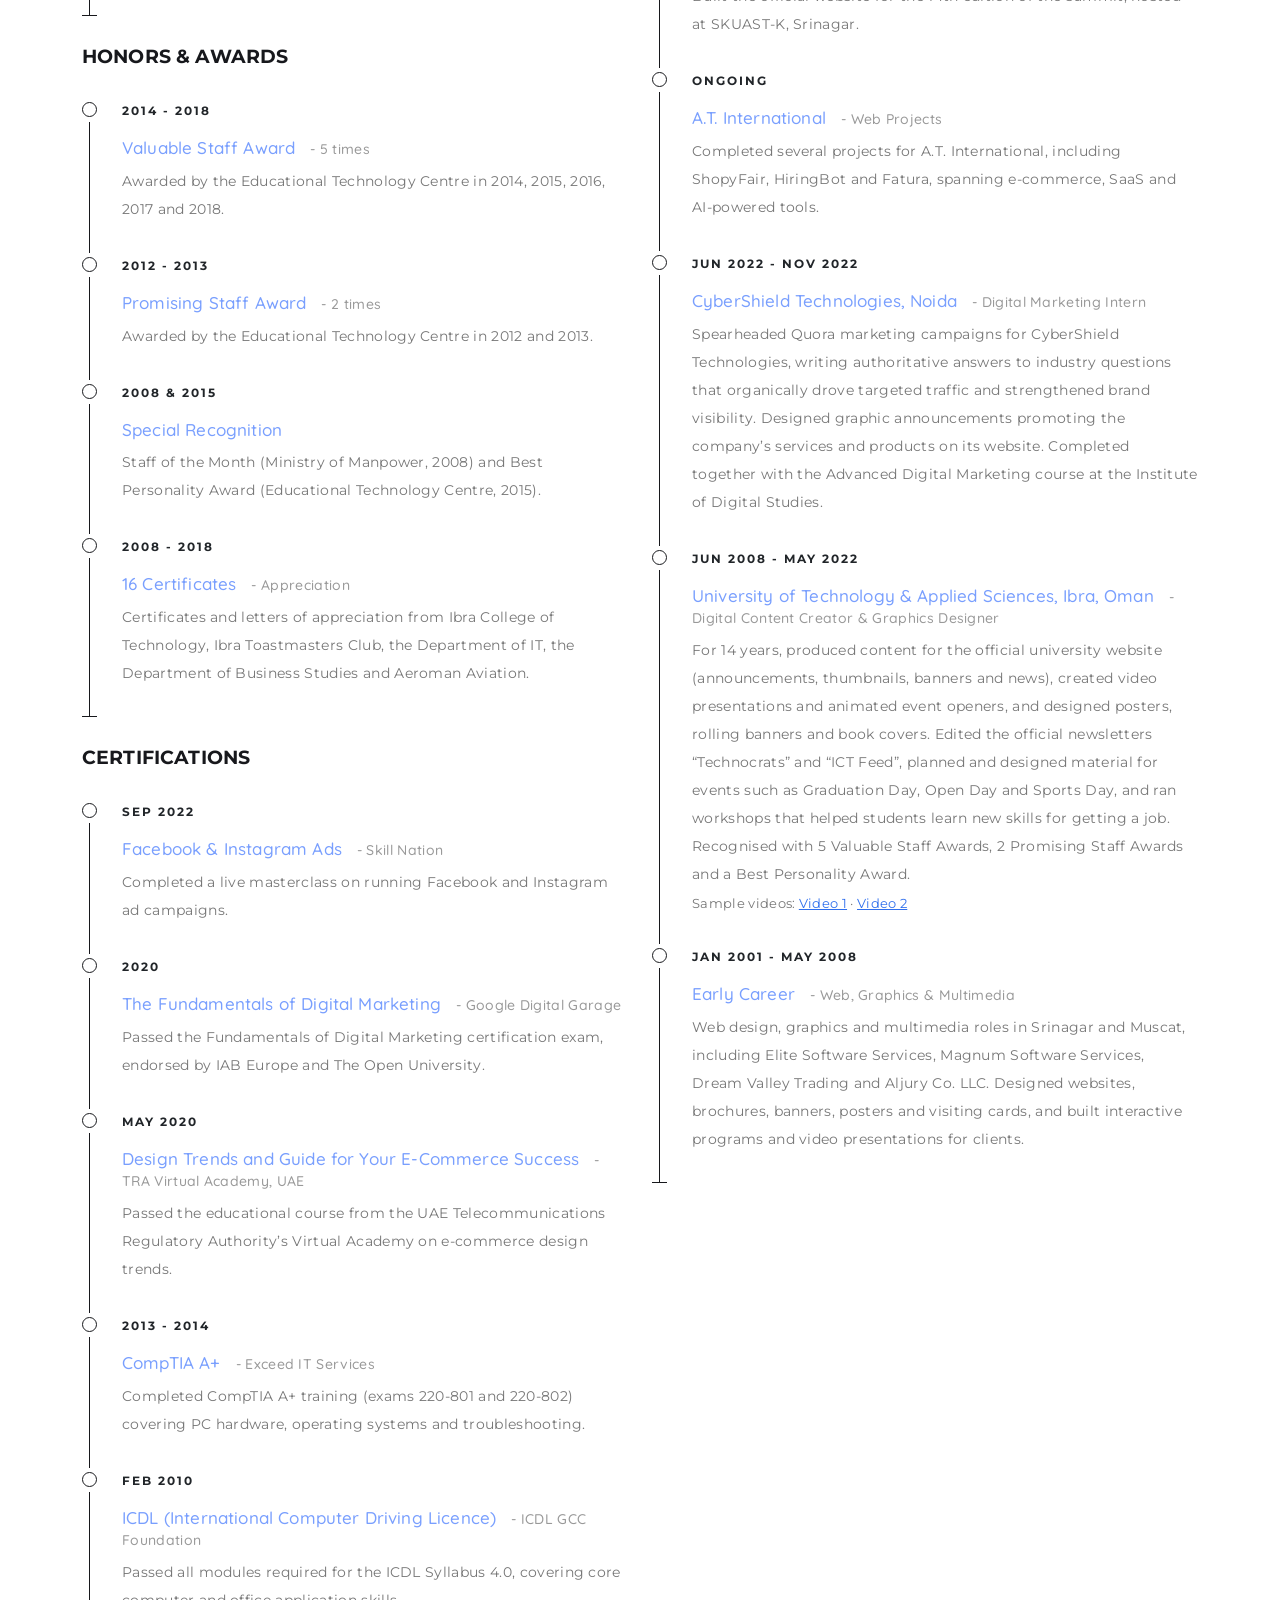
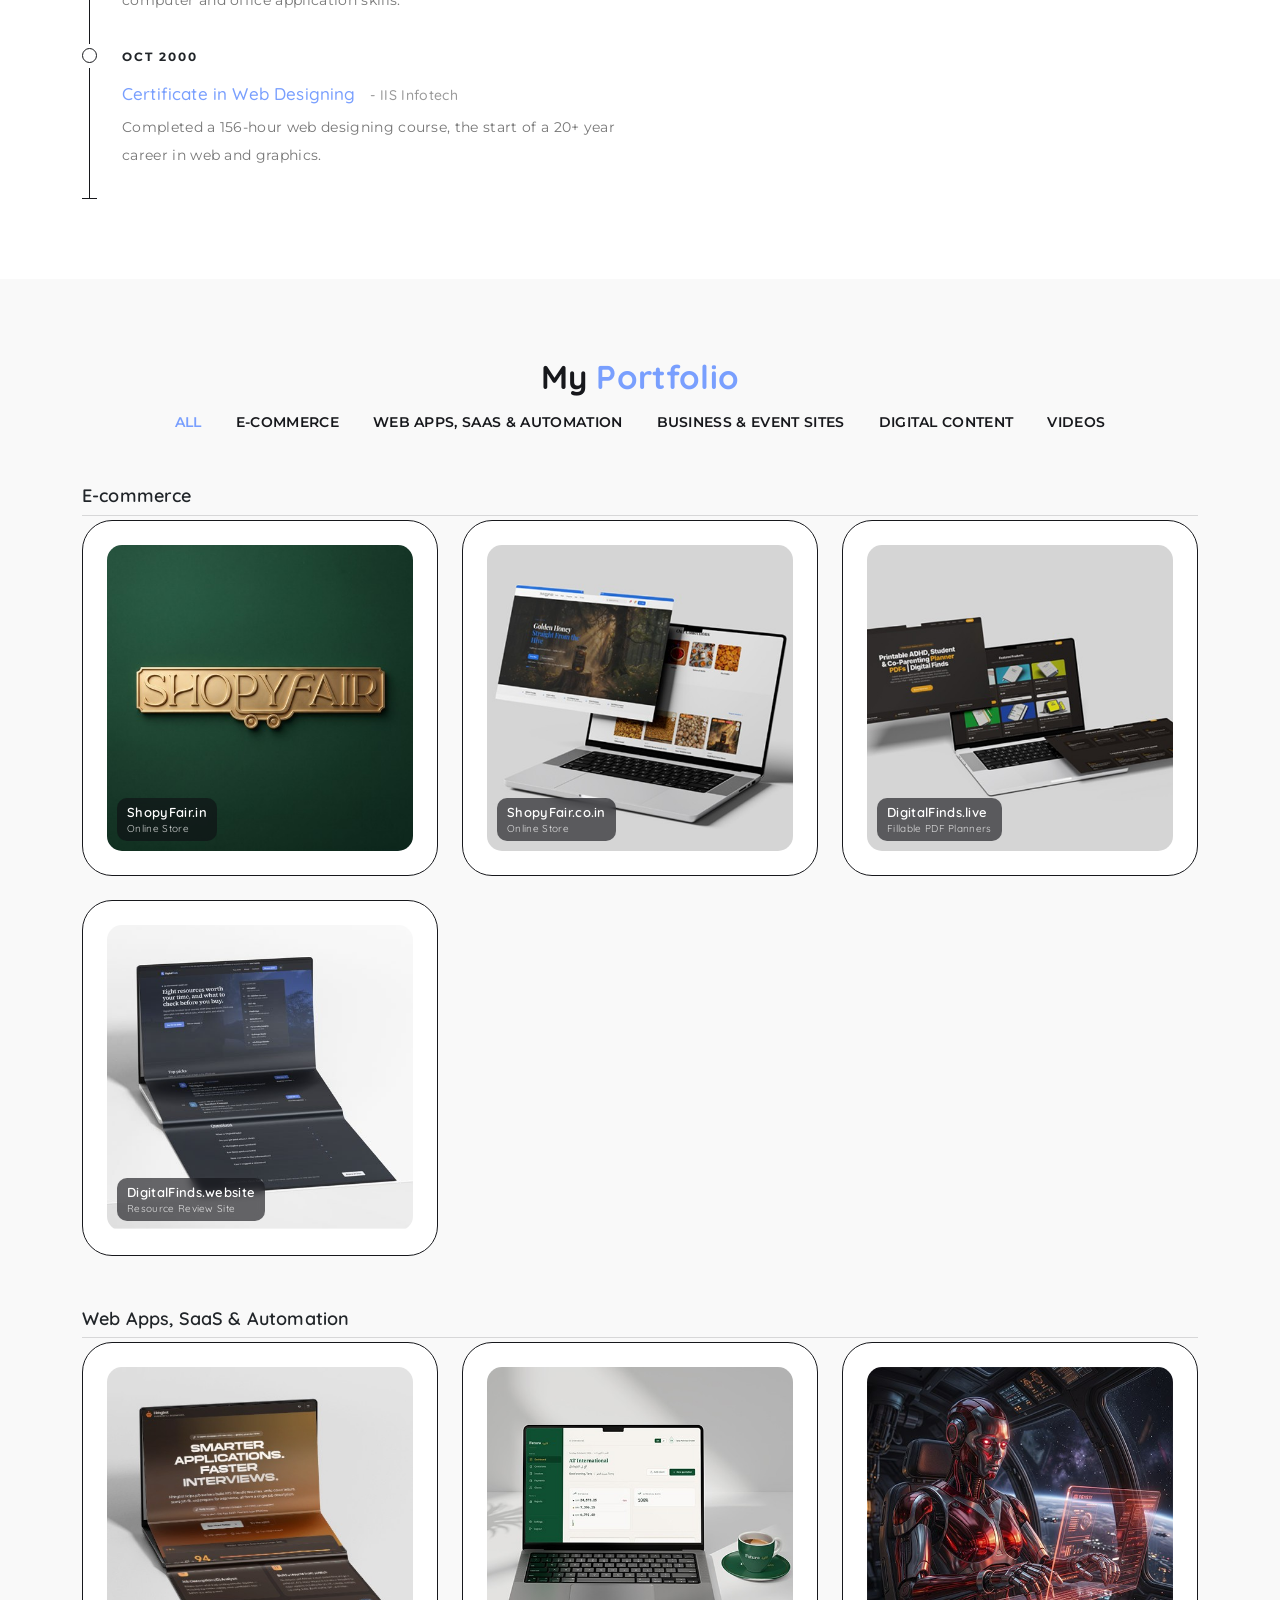
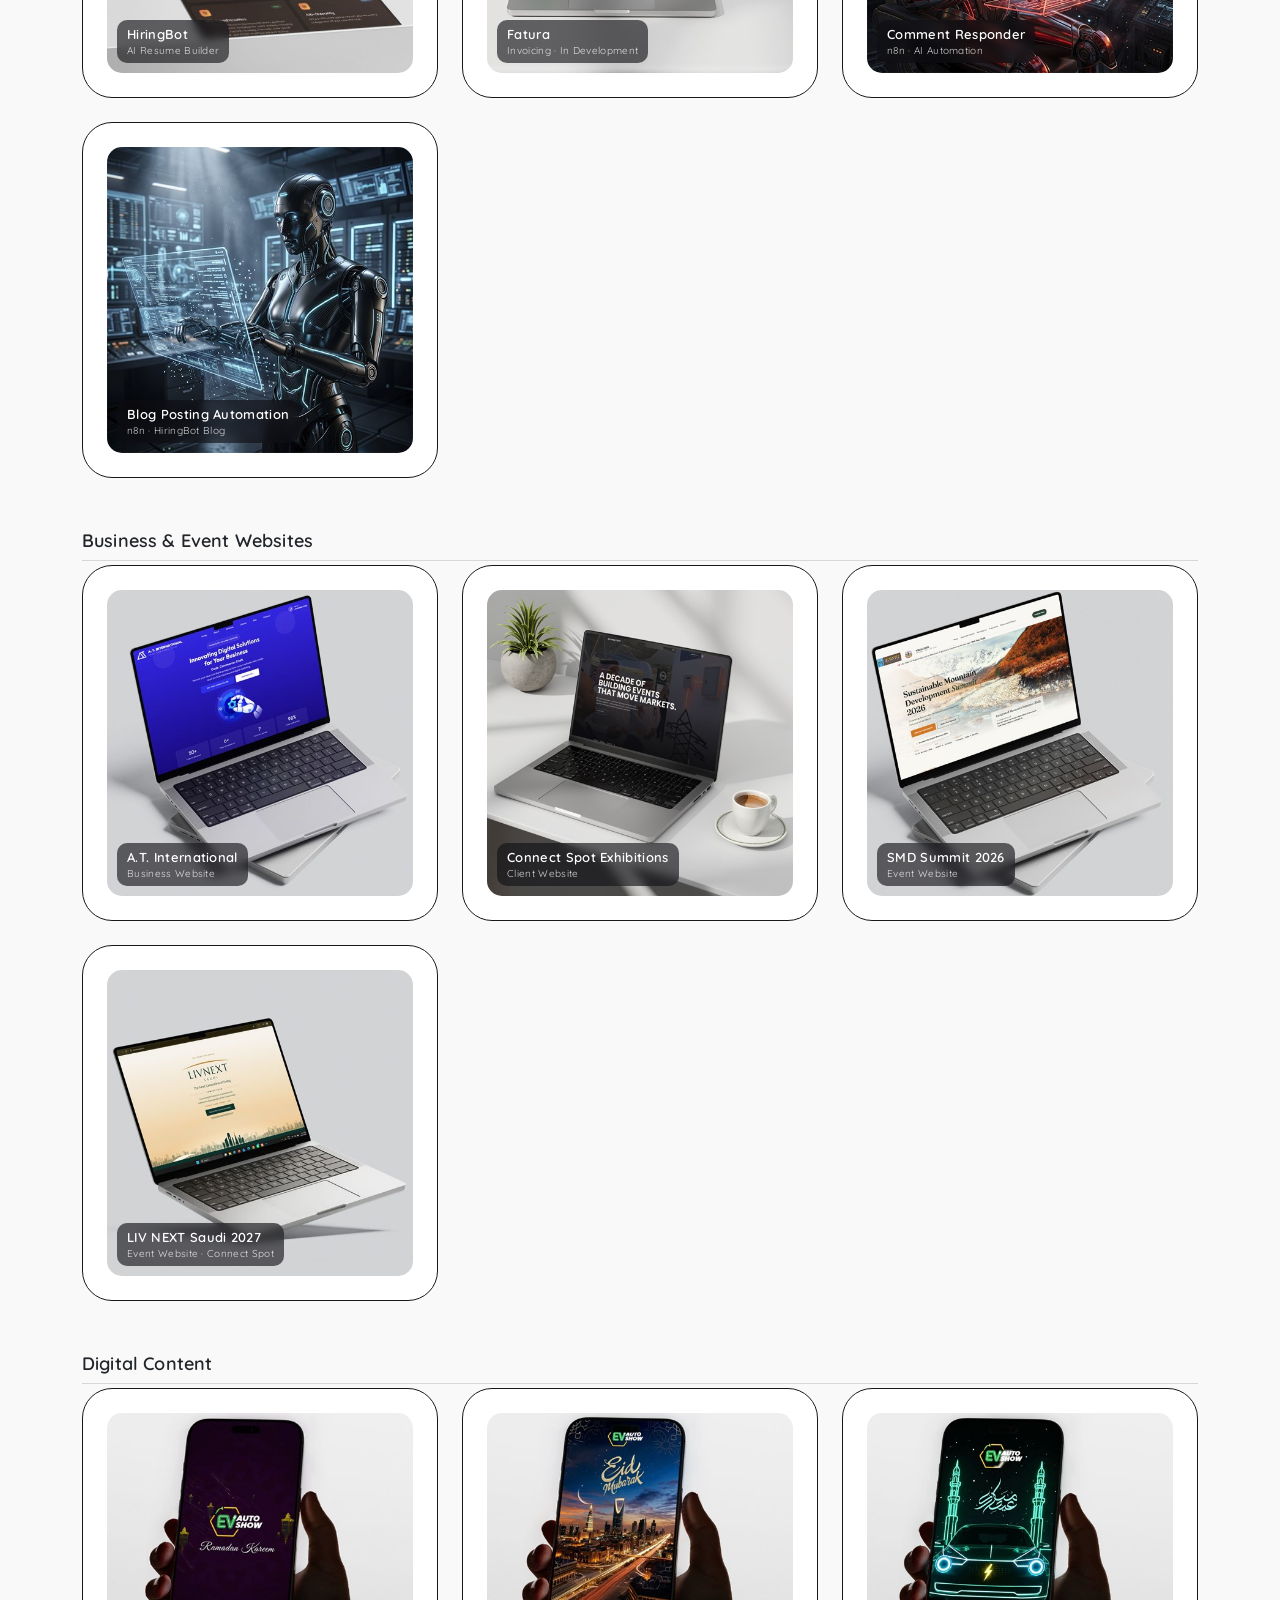
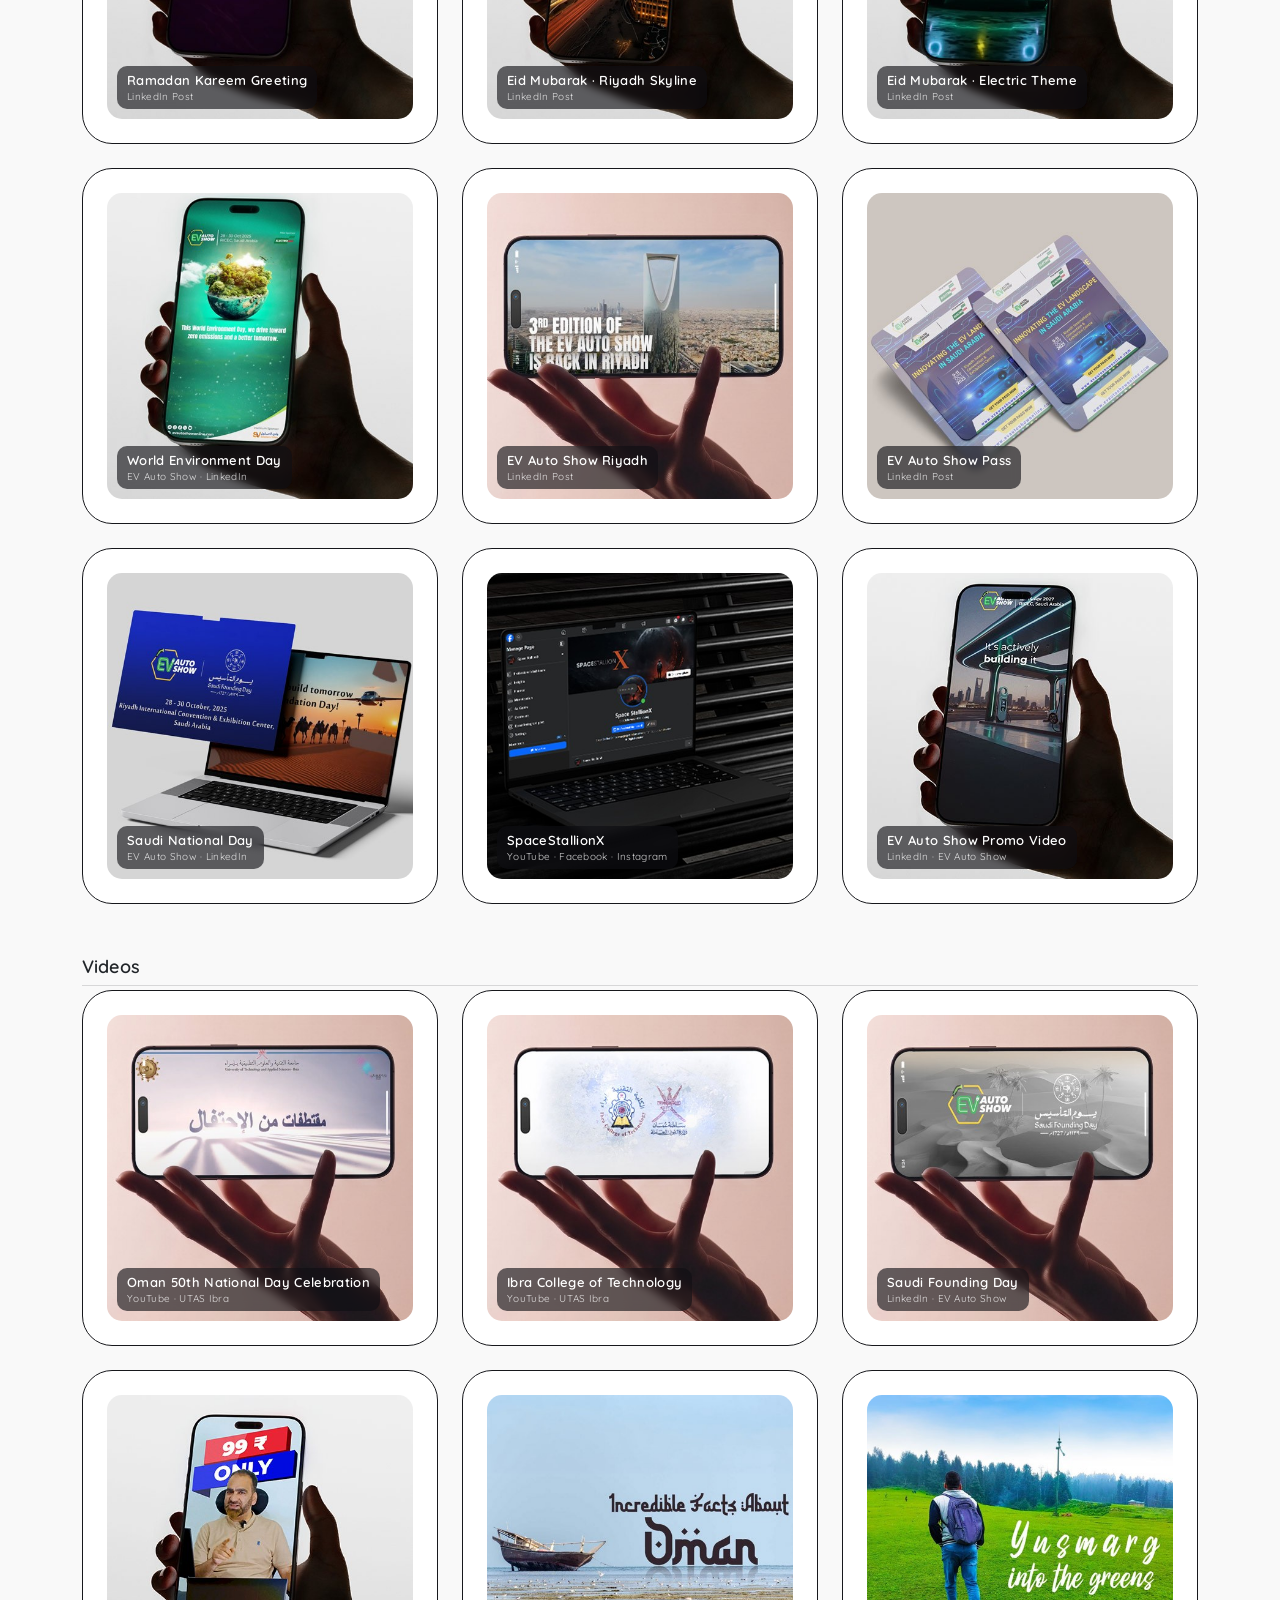
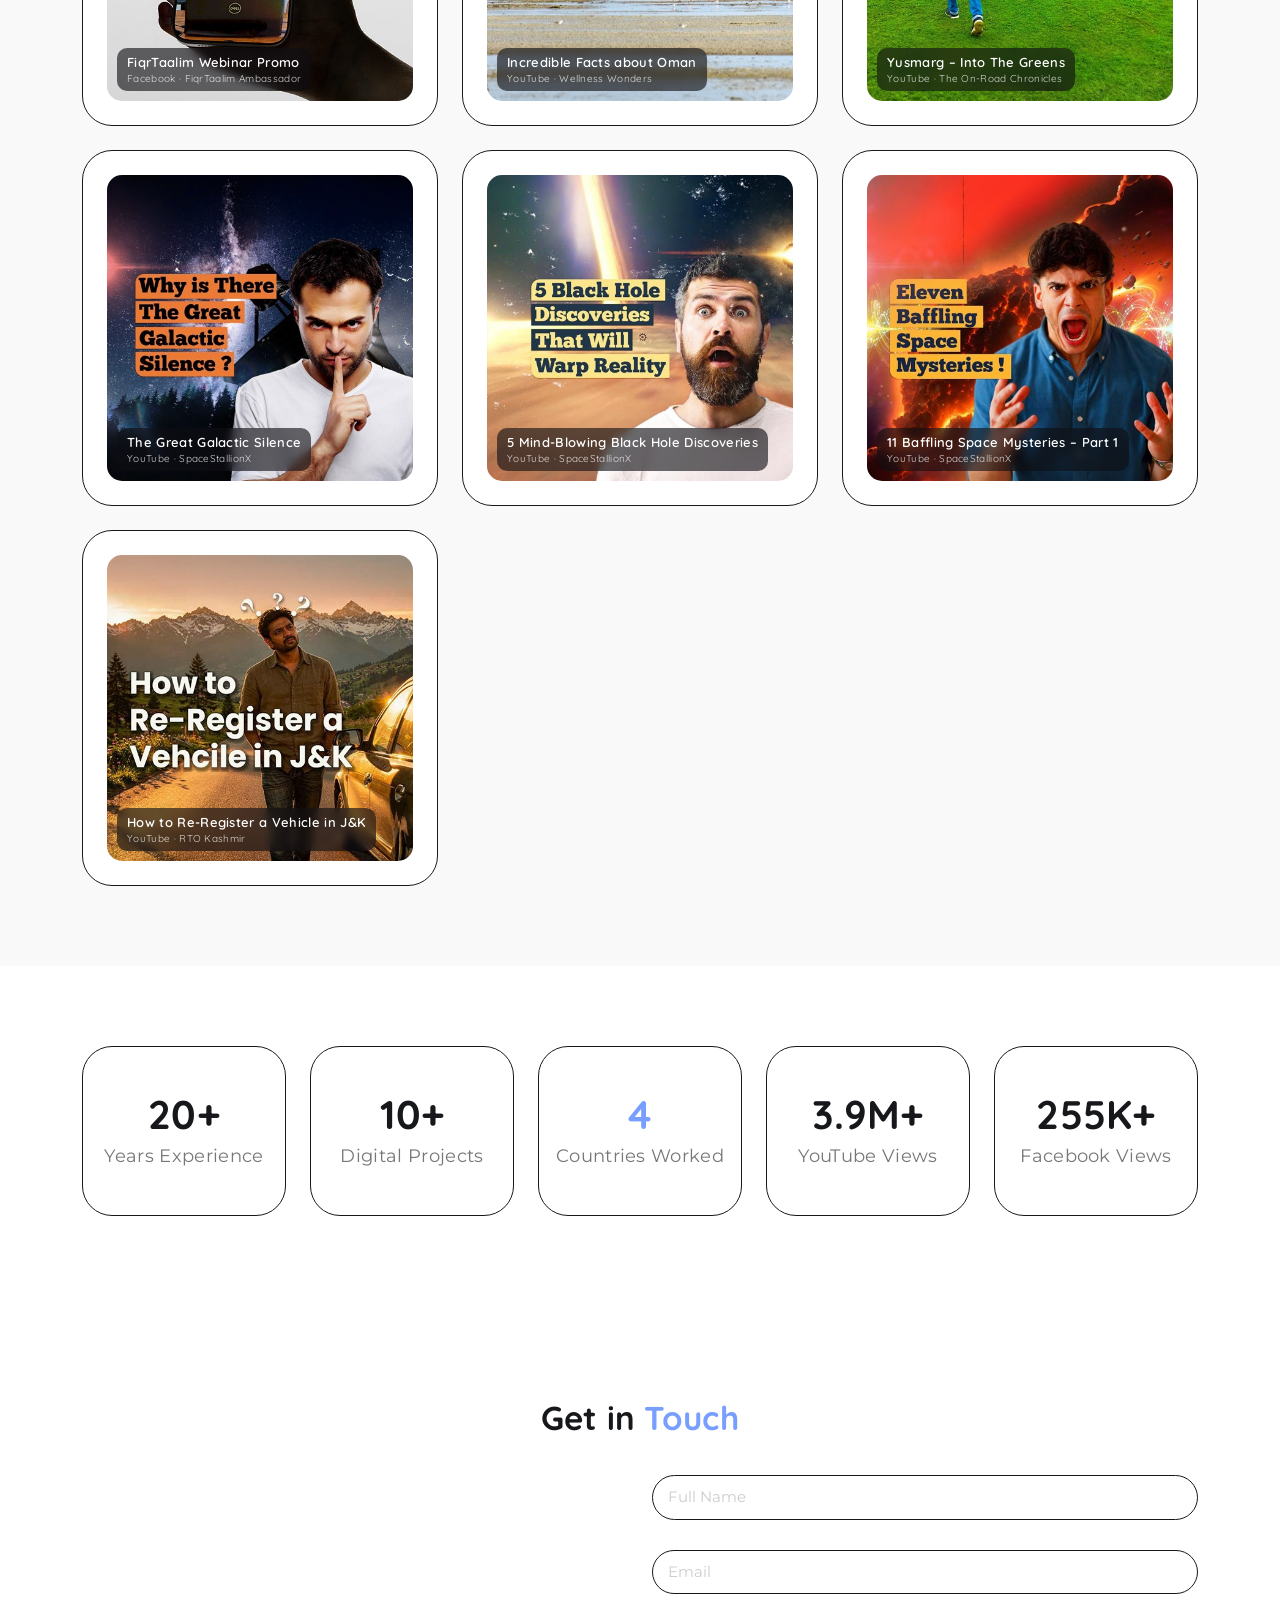
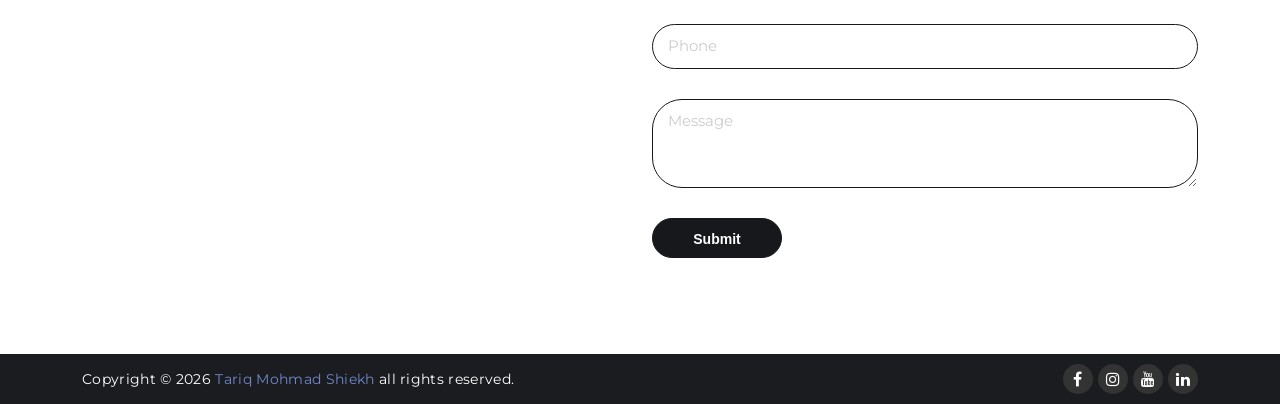
==== commit dc1df3bd: "Blog Posting Automation card: add how-it-works popup Co-Authored-By: Claude Sonnet 5.5 <noreply@anth" ====
--- a/index.html
+++ b/index.html
@@ -708,6 +708,7 @@
                                                 </div>
                                                 <div class="overlay">
                                                     <div class="overlay-info">
+                                            <a class="info" data-fancybox data-src="#blog-demo" href="javascript:;" title="See how it works"><i class="fa fa-cogs" aria-hidden="true"></i></a>
                                             <a class="info" href="https://hiringbot.online/blog" target="_blank" rel="noopener noreferrer" title="See the blog"><i class="fa fa-link" aria-hidden="true"></i></a>
                                                     </div>
                                                 </div>
@@ -1222,6 +1223,20 @@
     });
 });
 </script>
+
+    <!-- Blog posting automation summary (opens from the portfolio card) -->
+    <div id="blog-demo" class="responder-demo" style="display:none">
+        <h3>HiringBot Blog Posting Automation</h3>
+        <p class="rd-lead">An n8n workflow that publishes blog posts to the HiringBot blog on a fixed schedule, so the blog keeps going without anyone posting by hand.</p>
+        <p class="rd-case"><b>The problem:</b> a blog only helps if it publishes regularly, and posting each article by hand every week is easy to forget. <b>What I built:</b> a workflow that takes the next article from a Google Drive folder and publishes it to the blog twice a week, on Monday and Friday at 10:00 IST. <b>The result:</b> the blog posts itself, and the first post went live in October 2026.</p>
+        <ol class="rd-flow">
+            <li>Schedule fires, Monday and Friday 10:00 IST</li>
+            <li>n8n picks the next article from the Google Drive blogs folder</li>
+            <li>Article is published to hiringbot.online/blog</li>
+            <li>File is moved to a &ldquo;posted&rdquo; folder, so nothing posts twice</li>
+        </ol>
+        <p class="rd-stat"><a href="https://hiringbot.online/blog" target="_blank" rel="noopener noreferrer">See the live blog &#8599;</a></p>
+    </div>
 
     <!-- Comment Responder demo (opens from the portfolio card) -->
     <div id="responder-demo" class="responder-demo" style="display:none">
